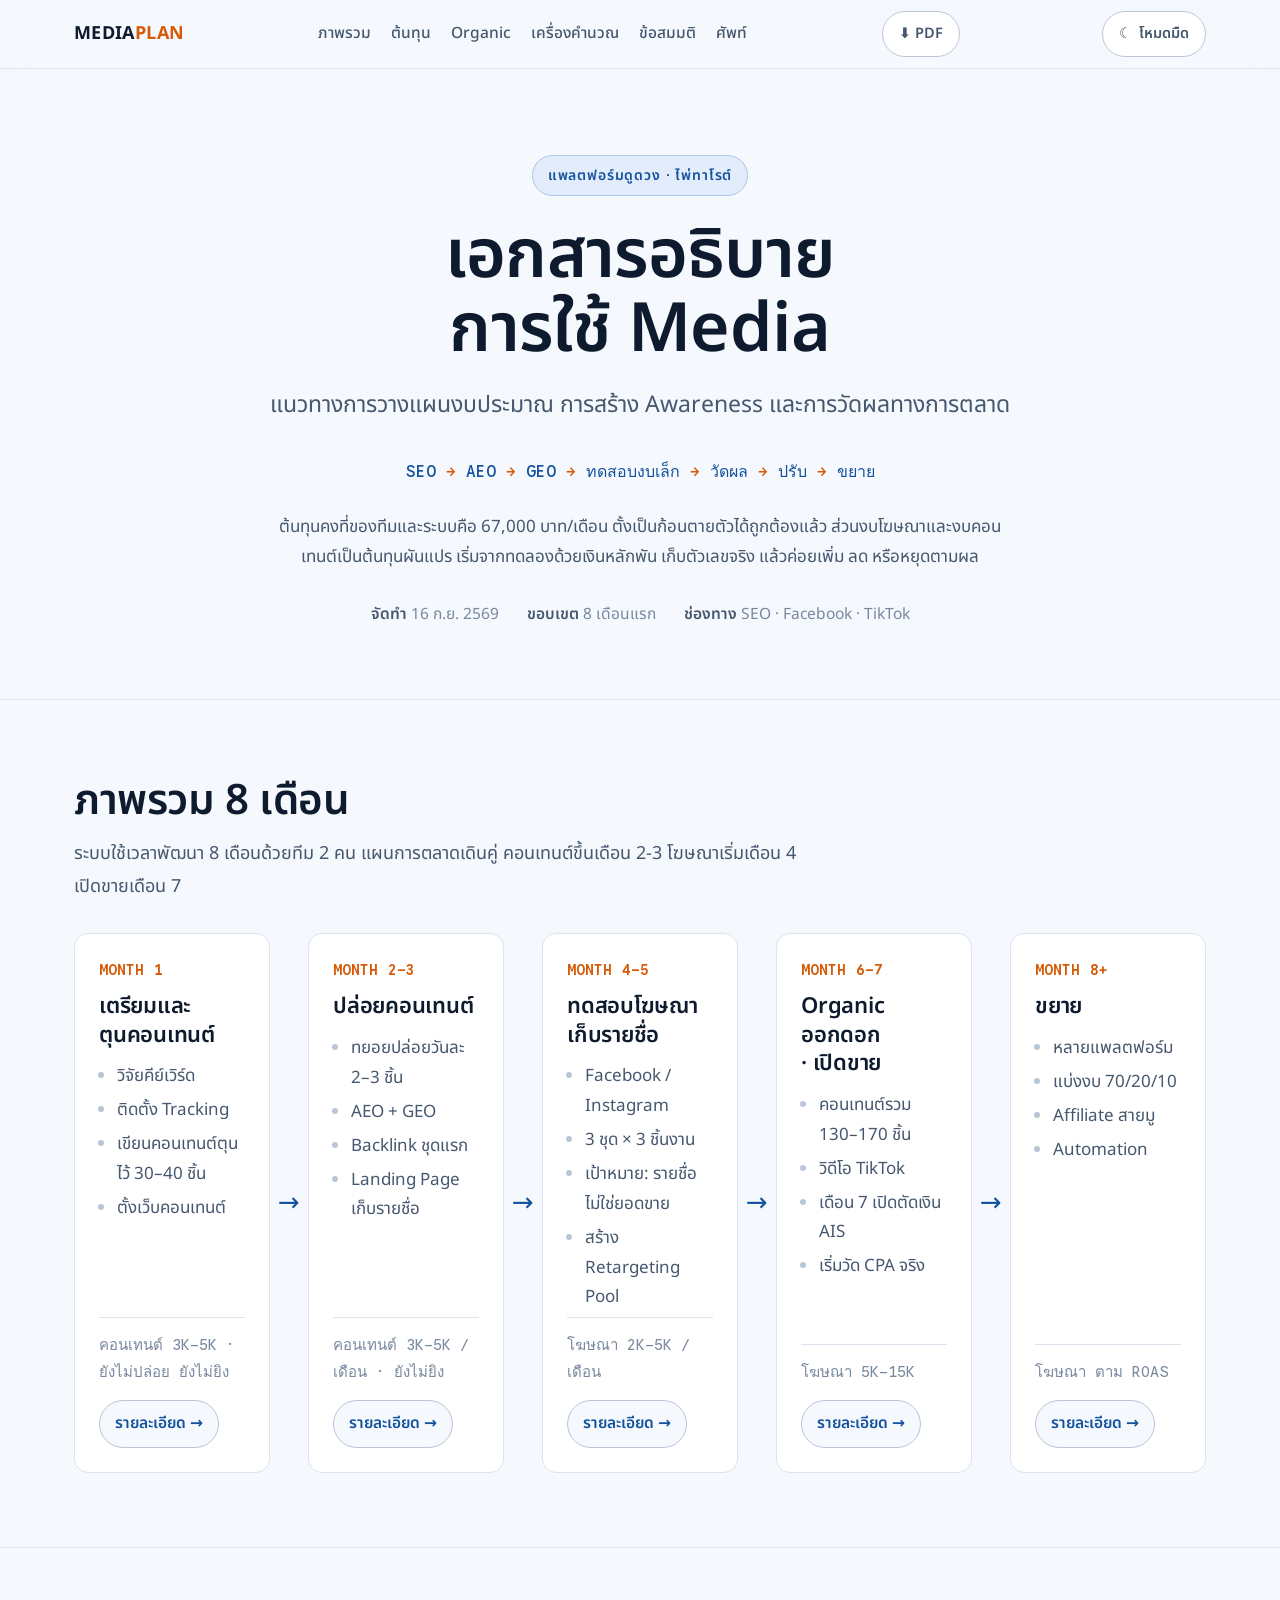
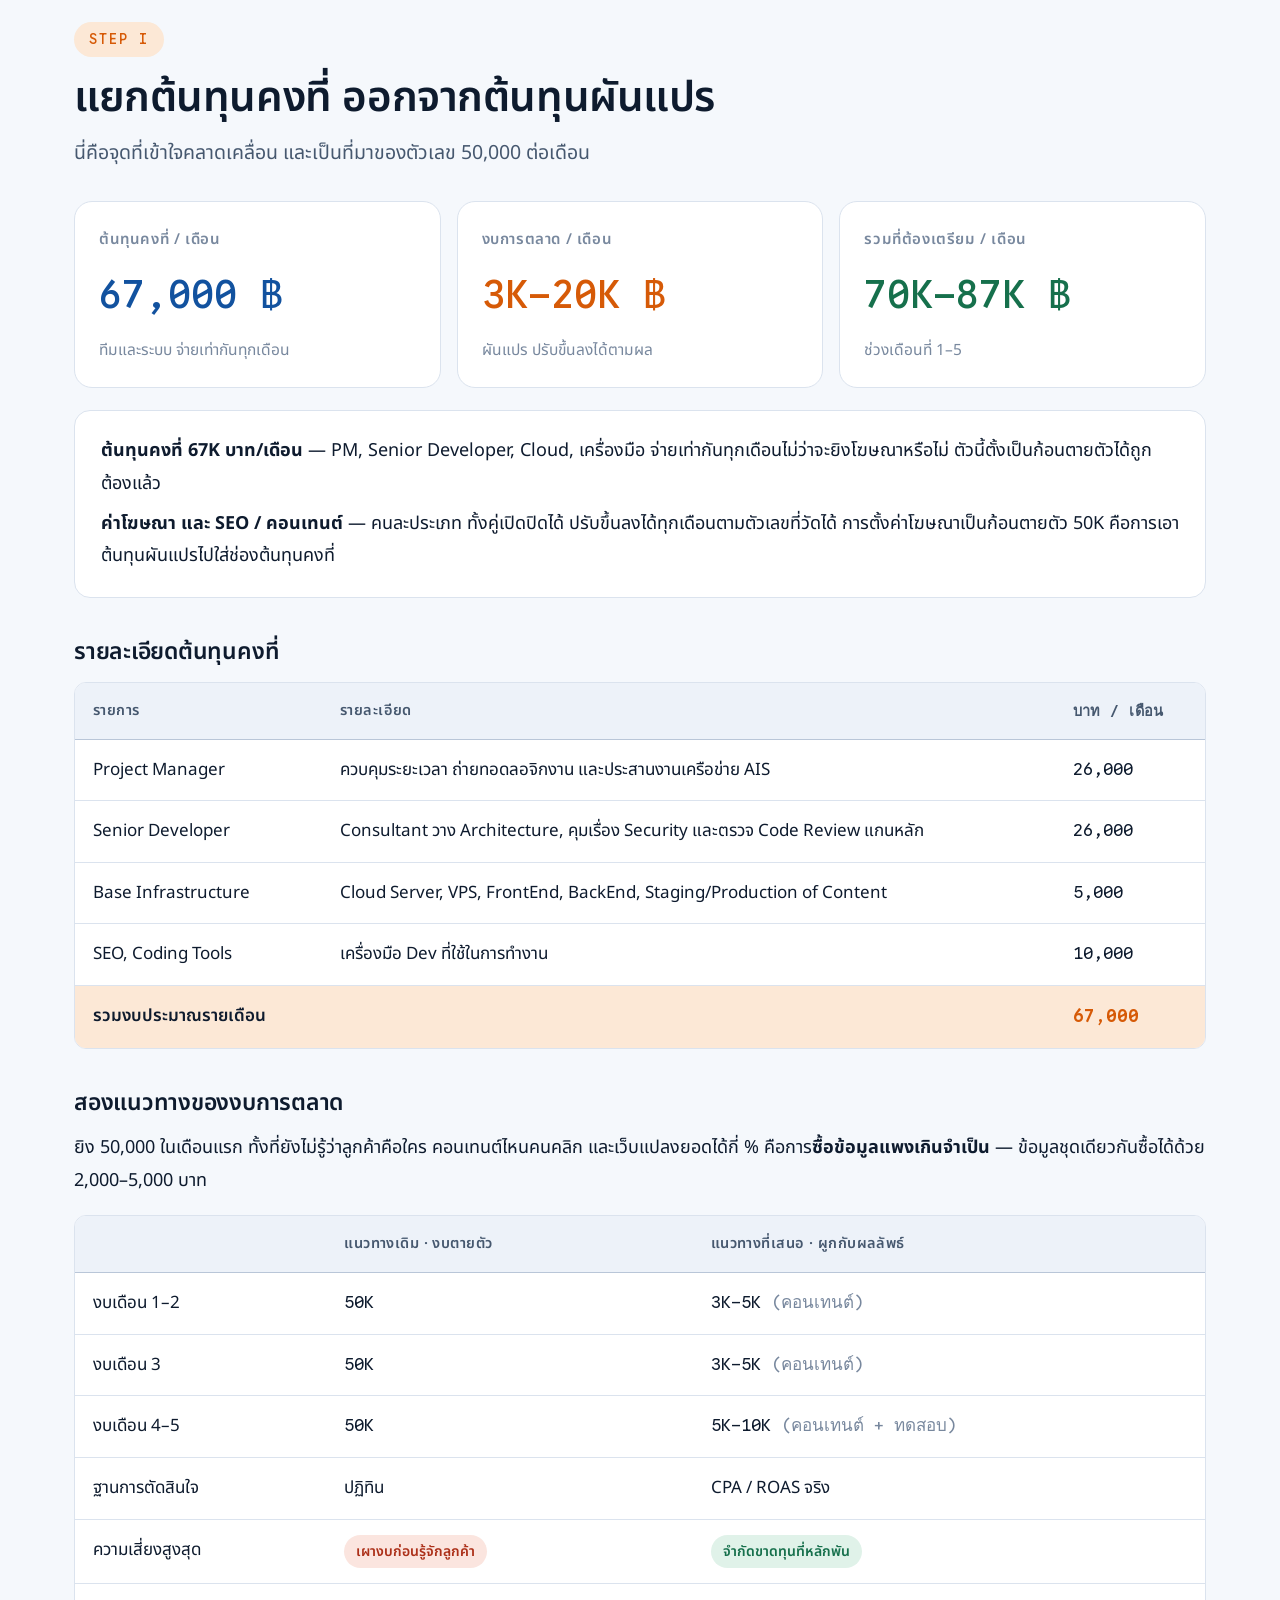
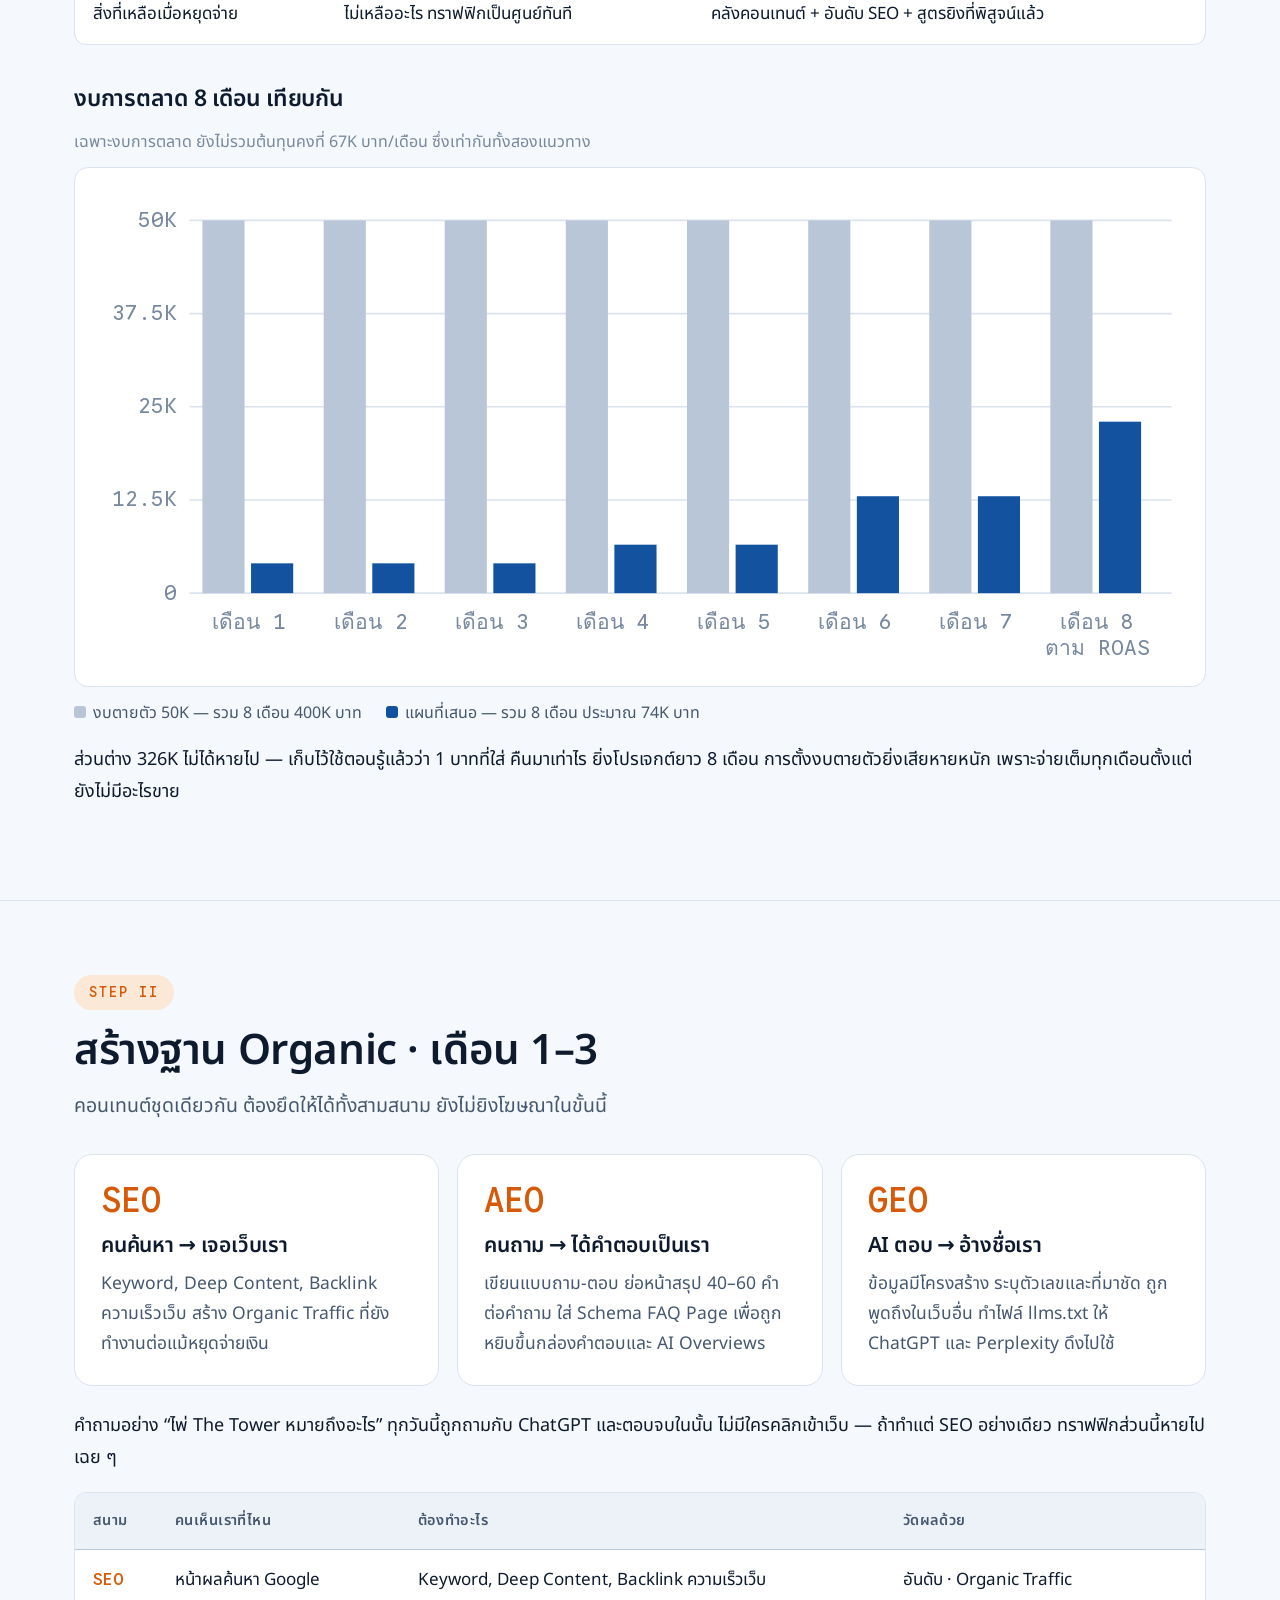
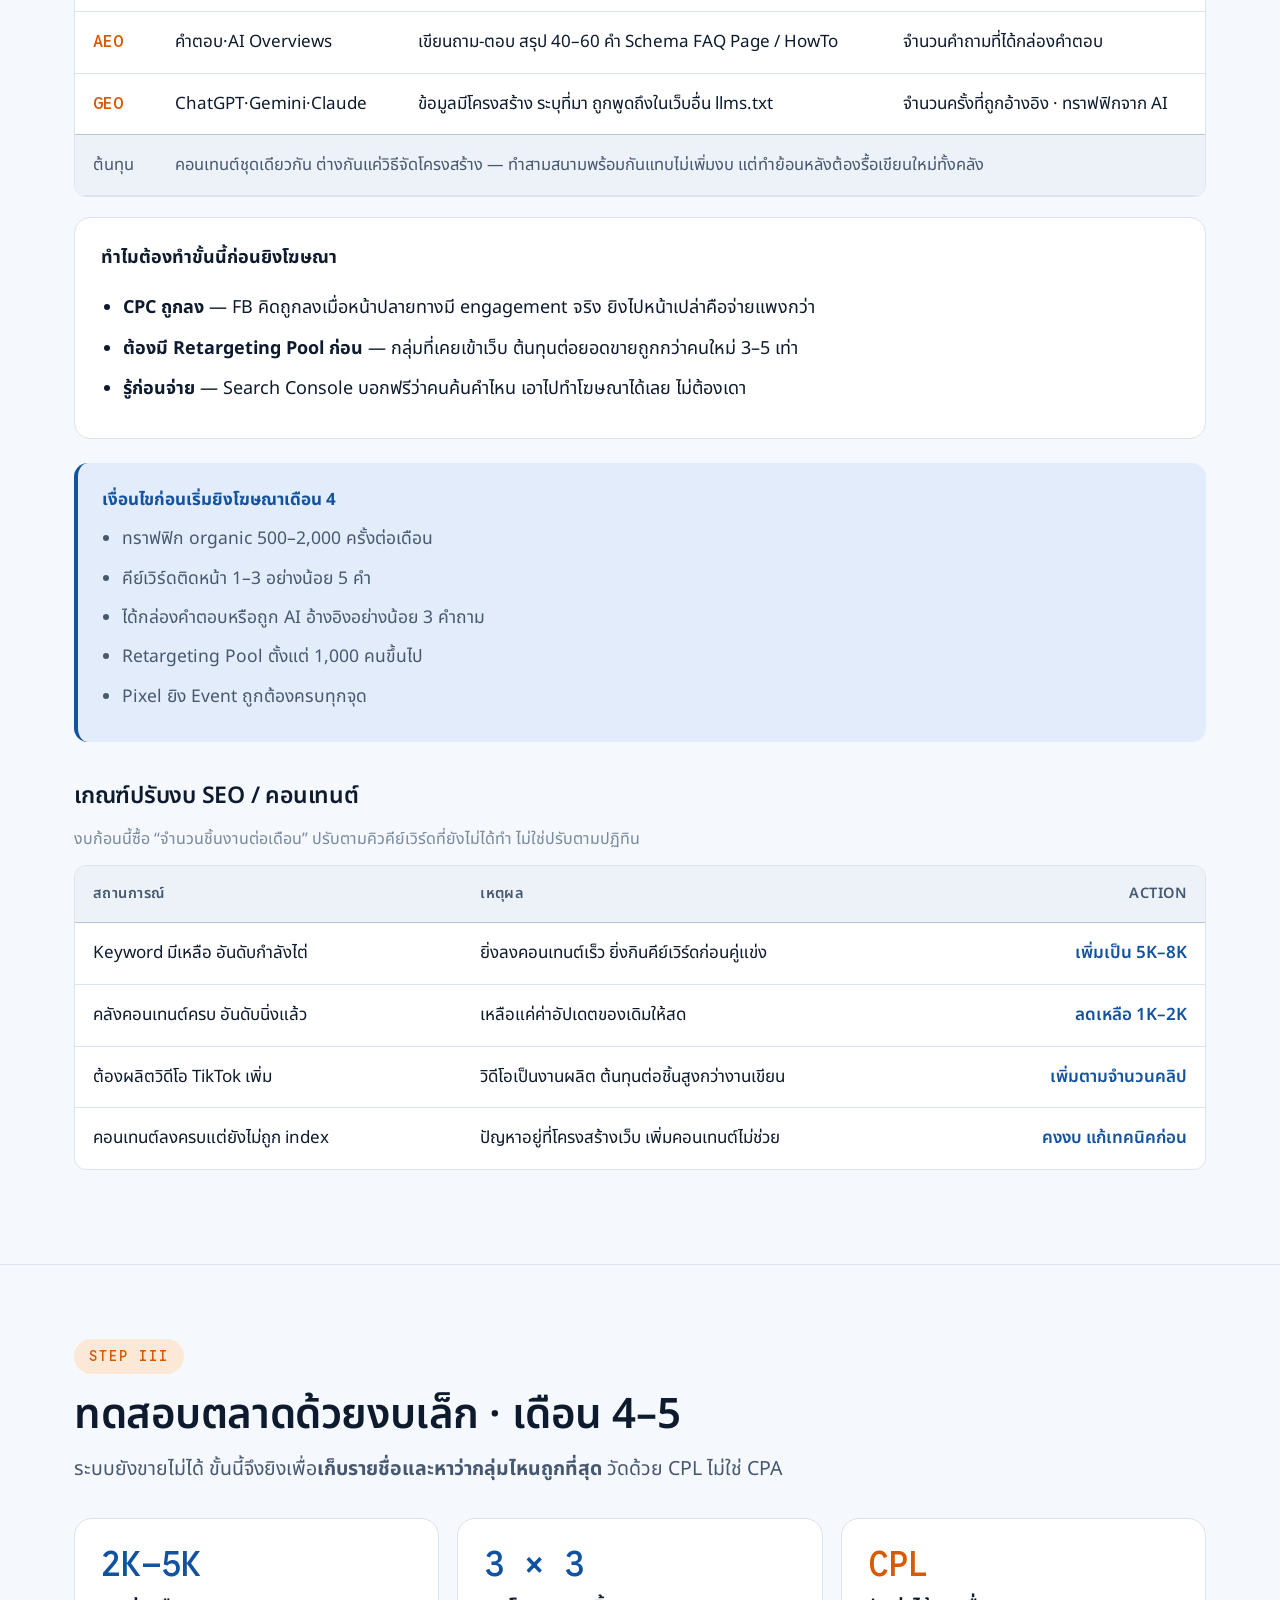
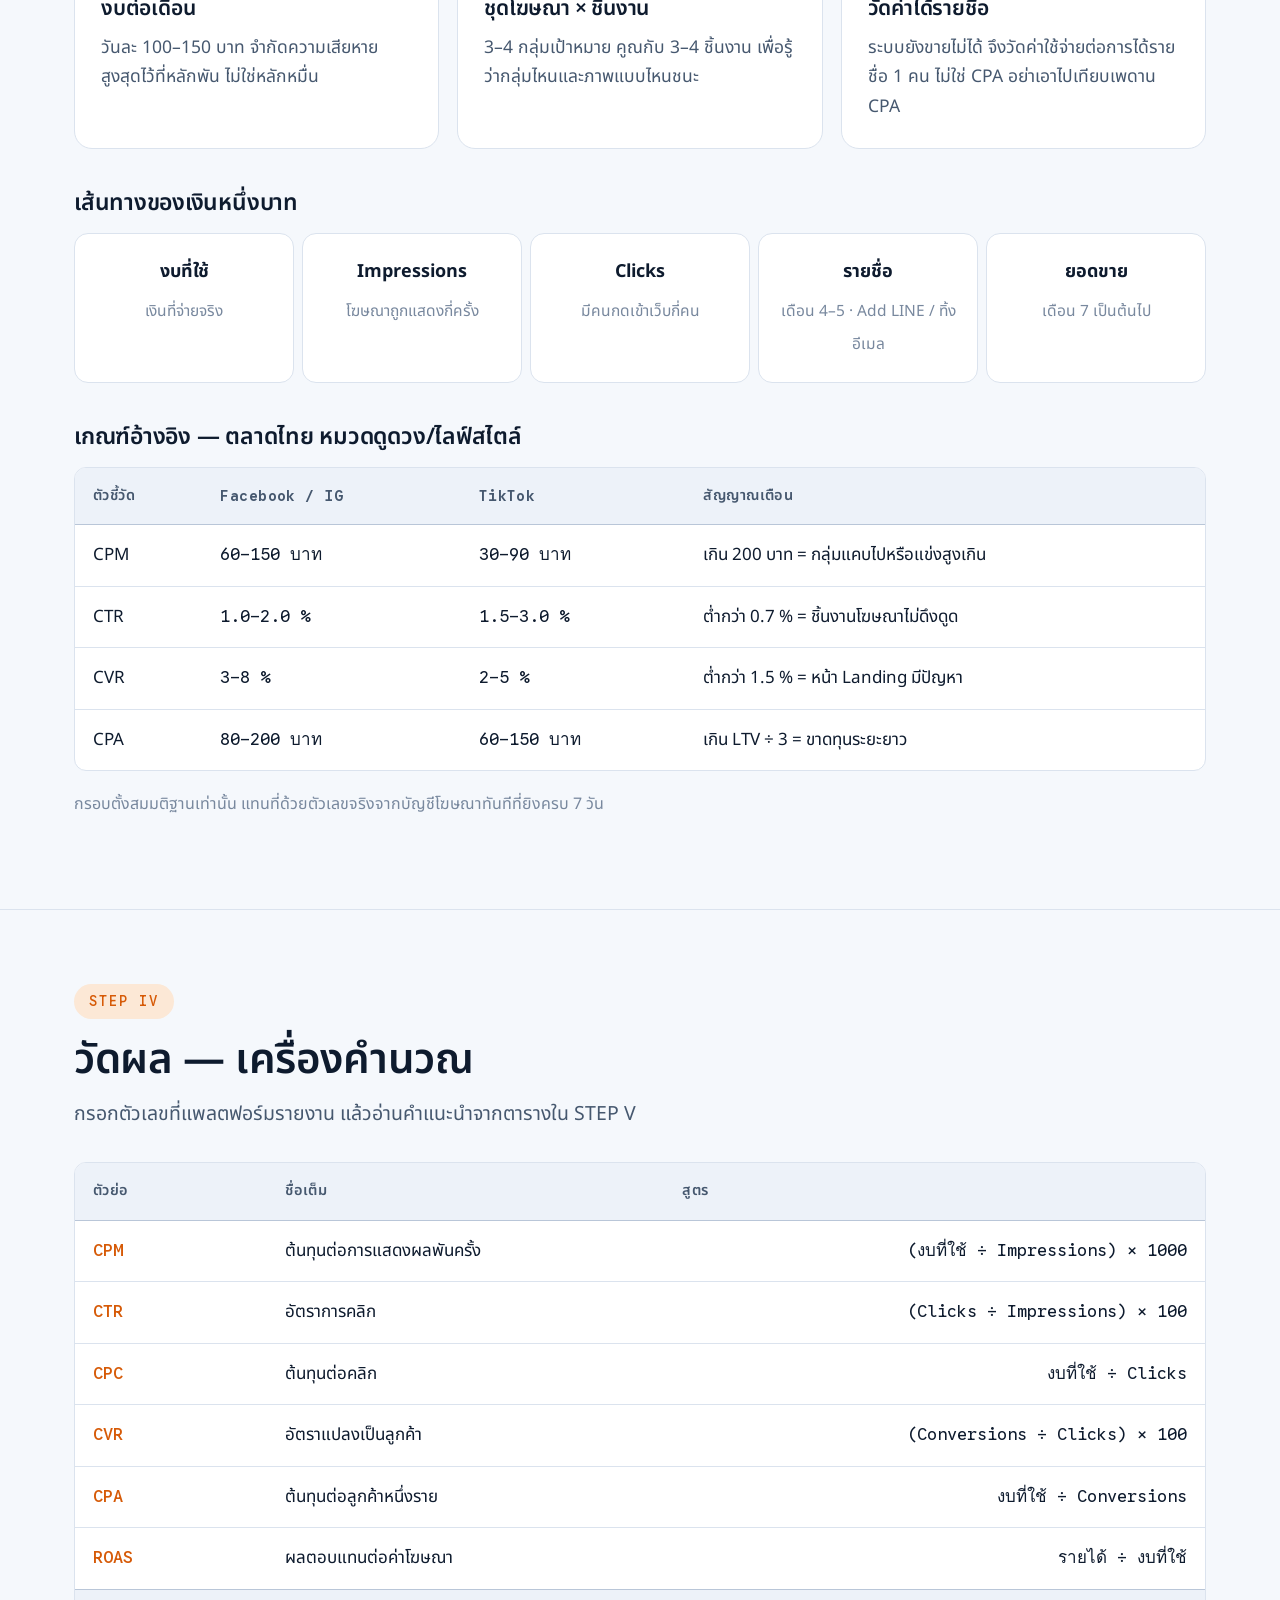
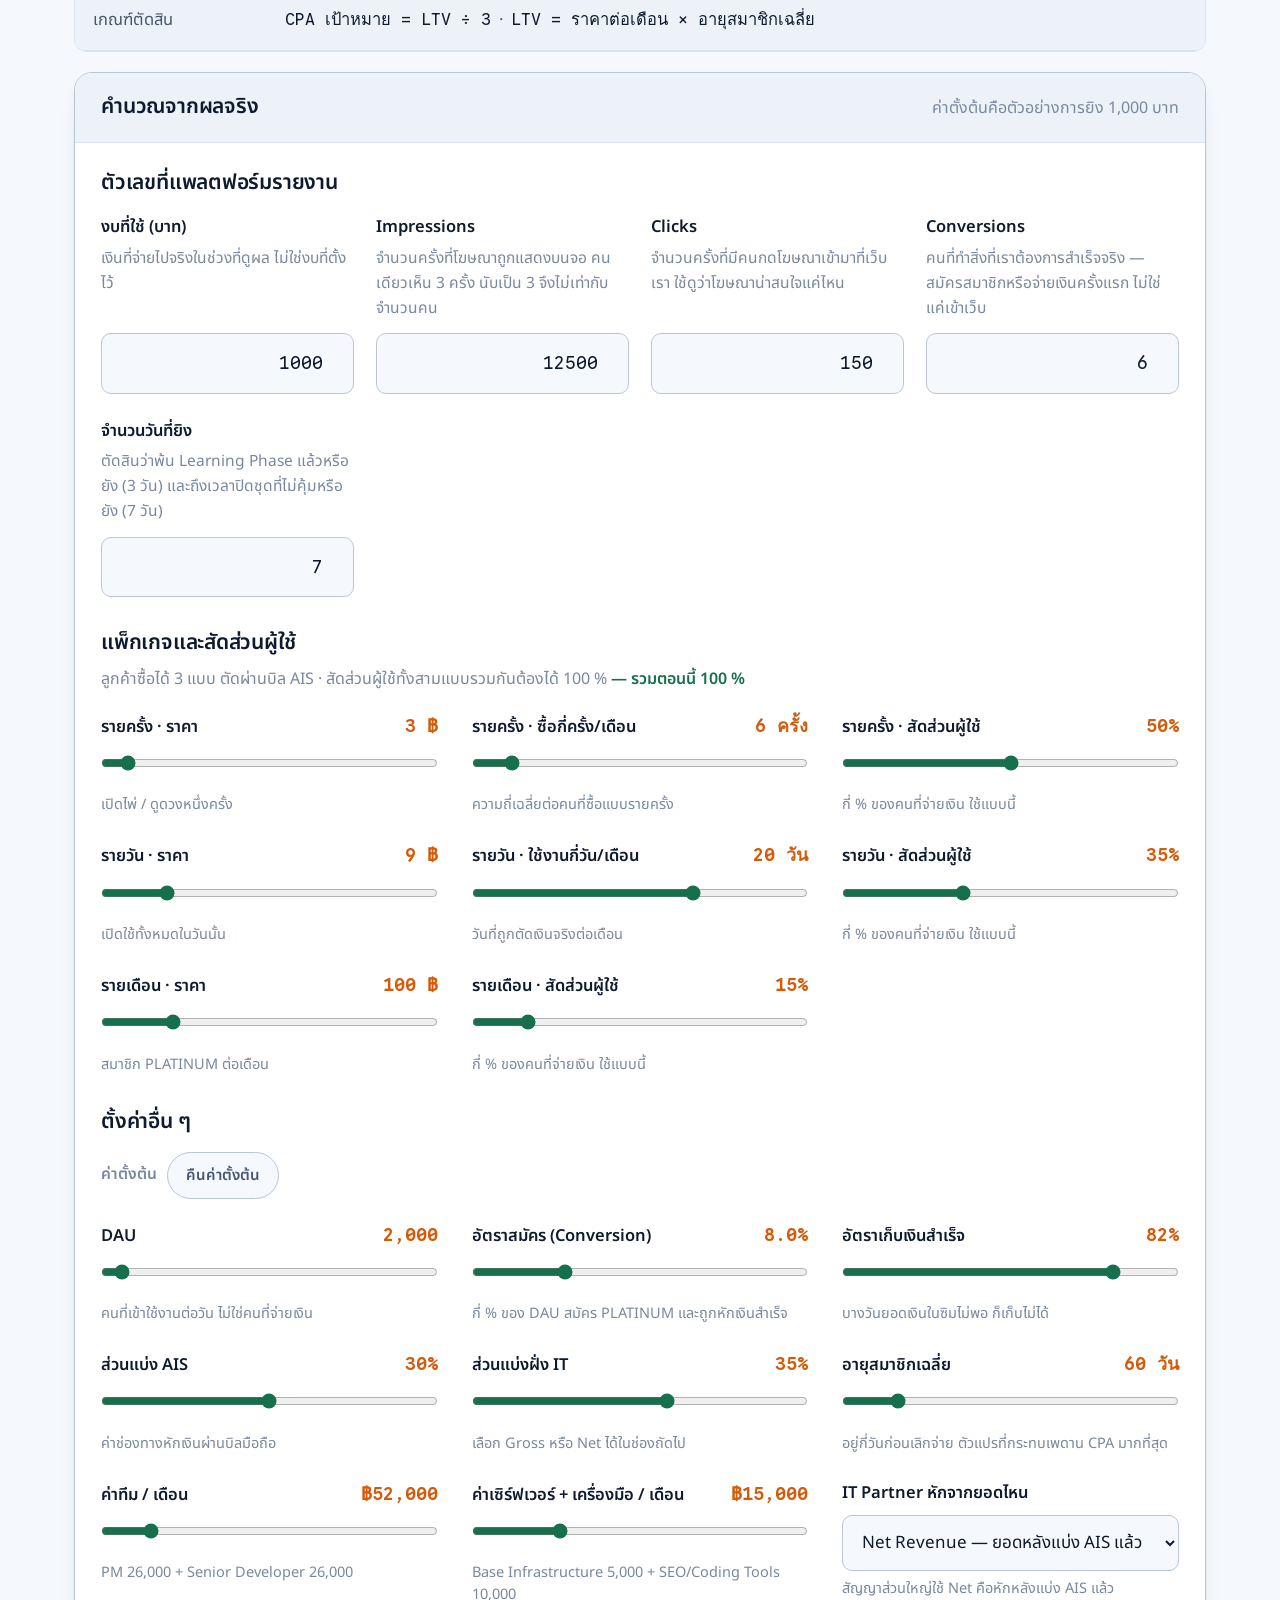
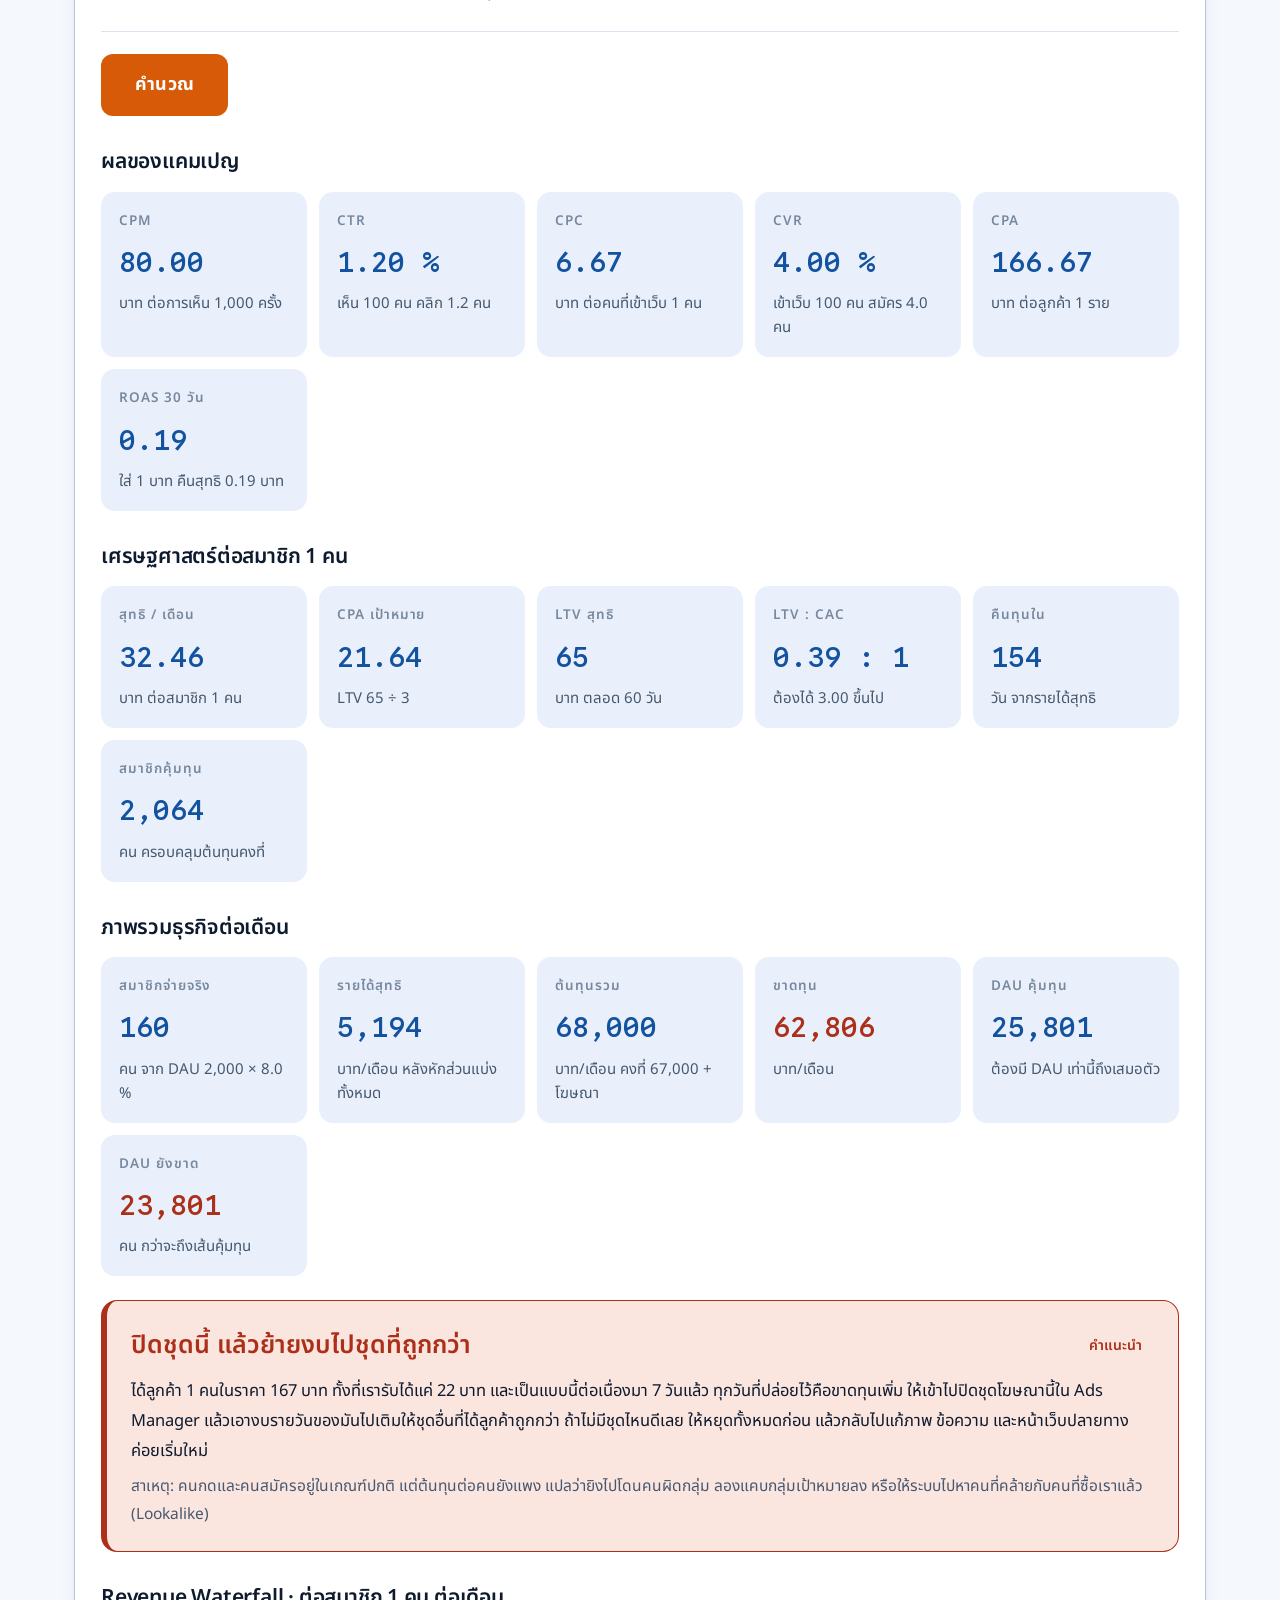
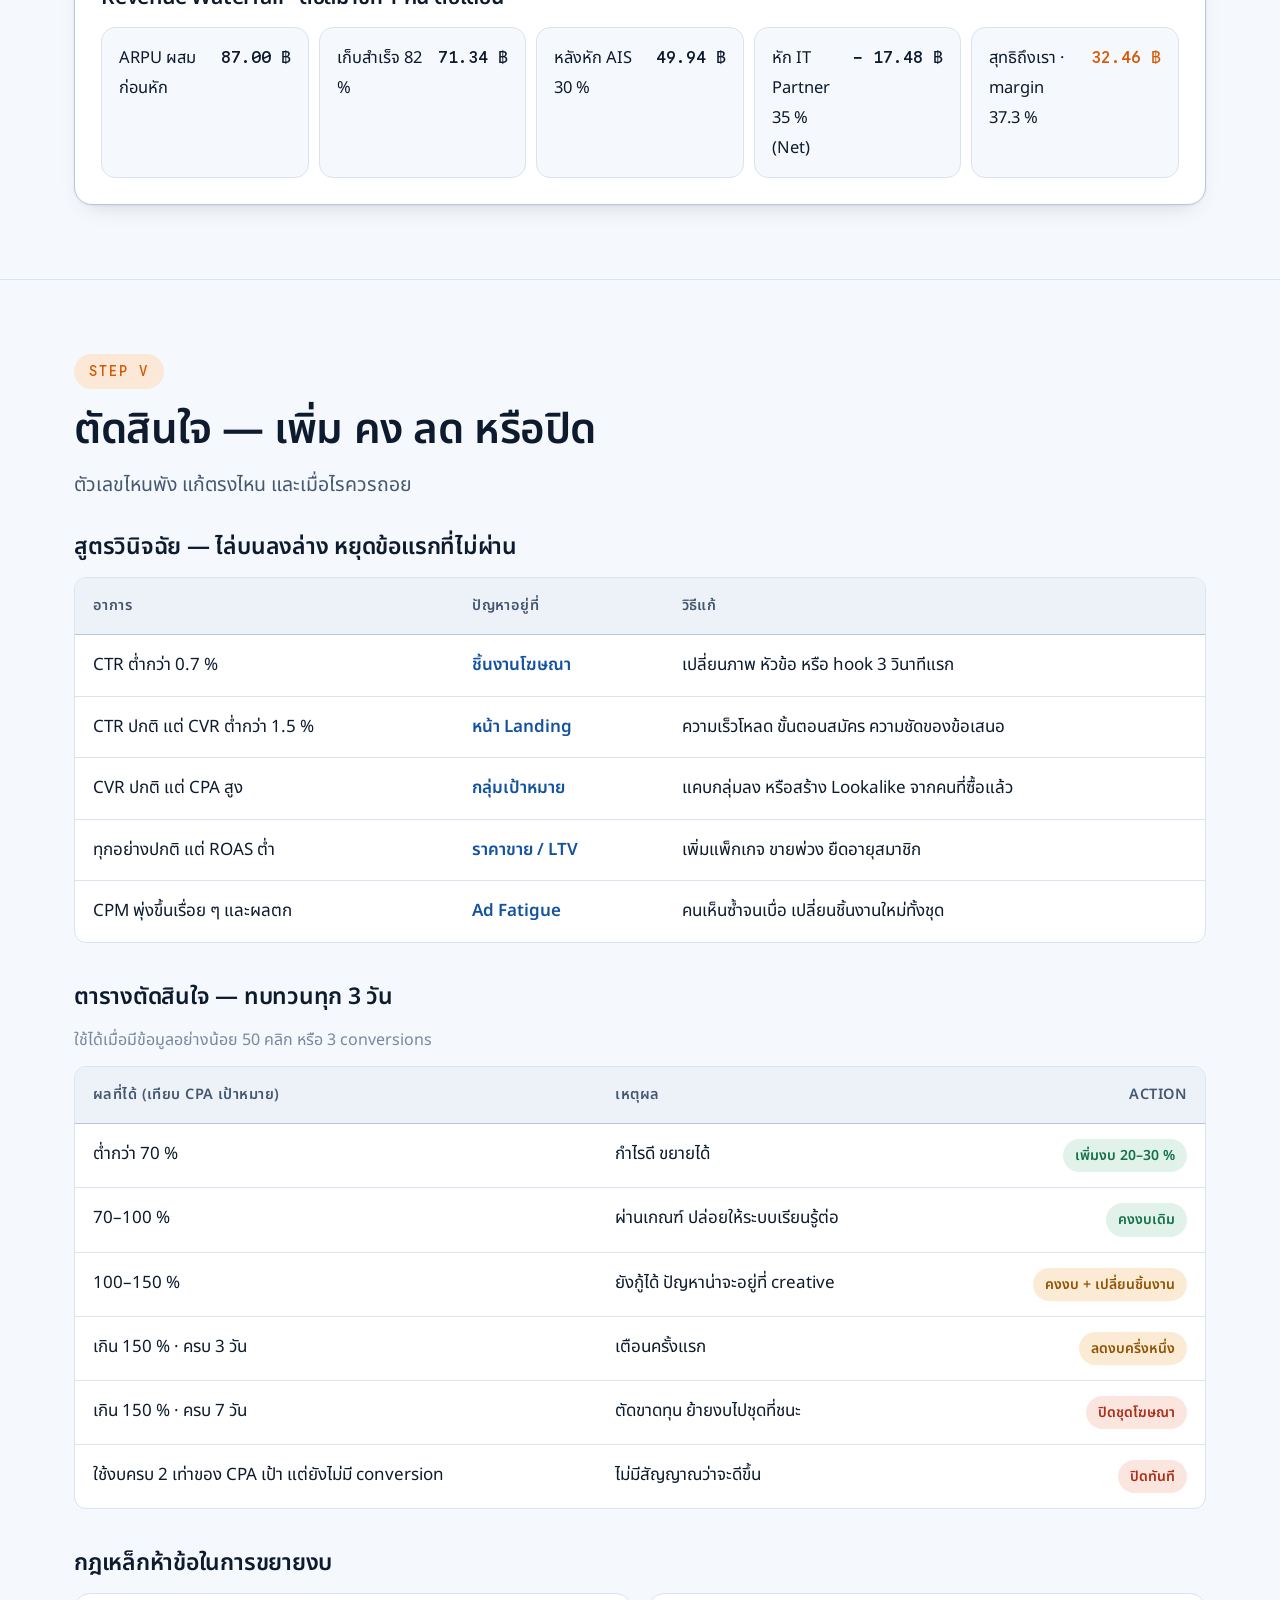
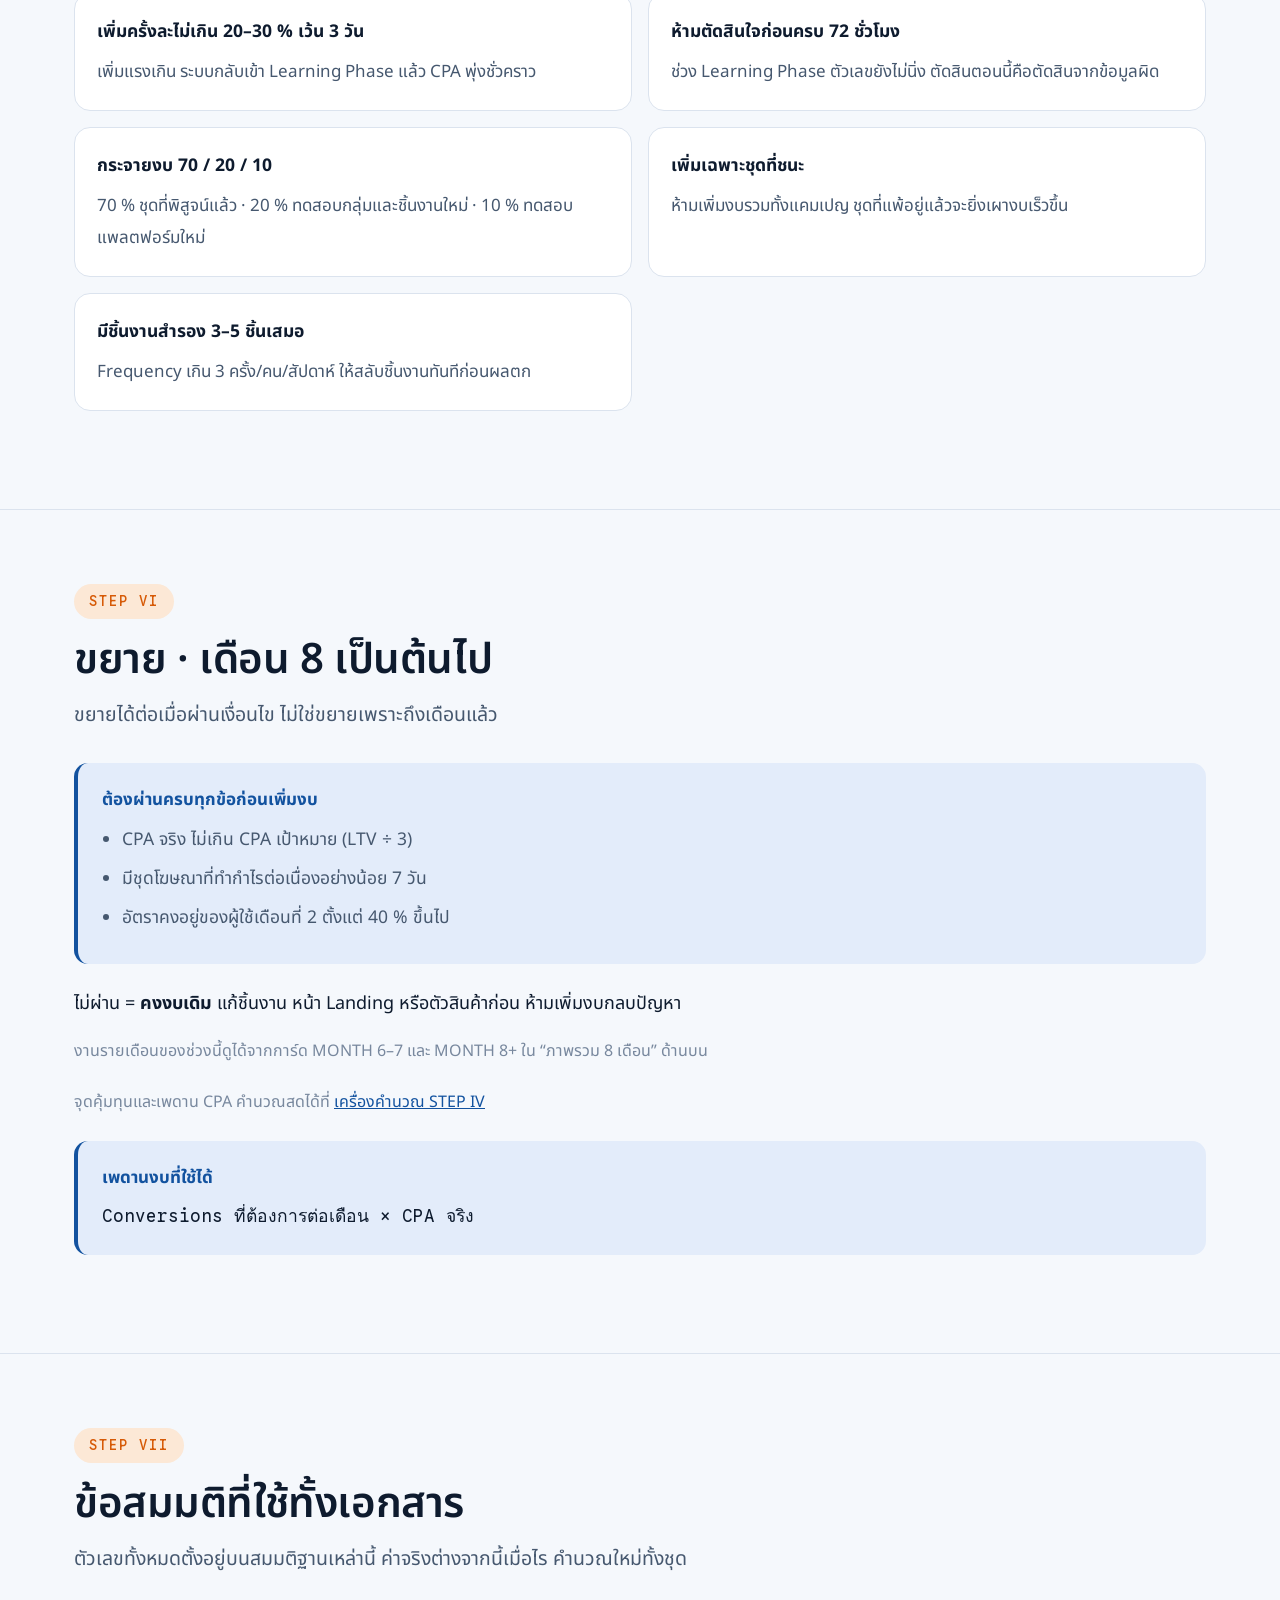
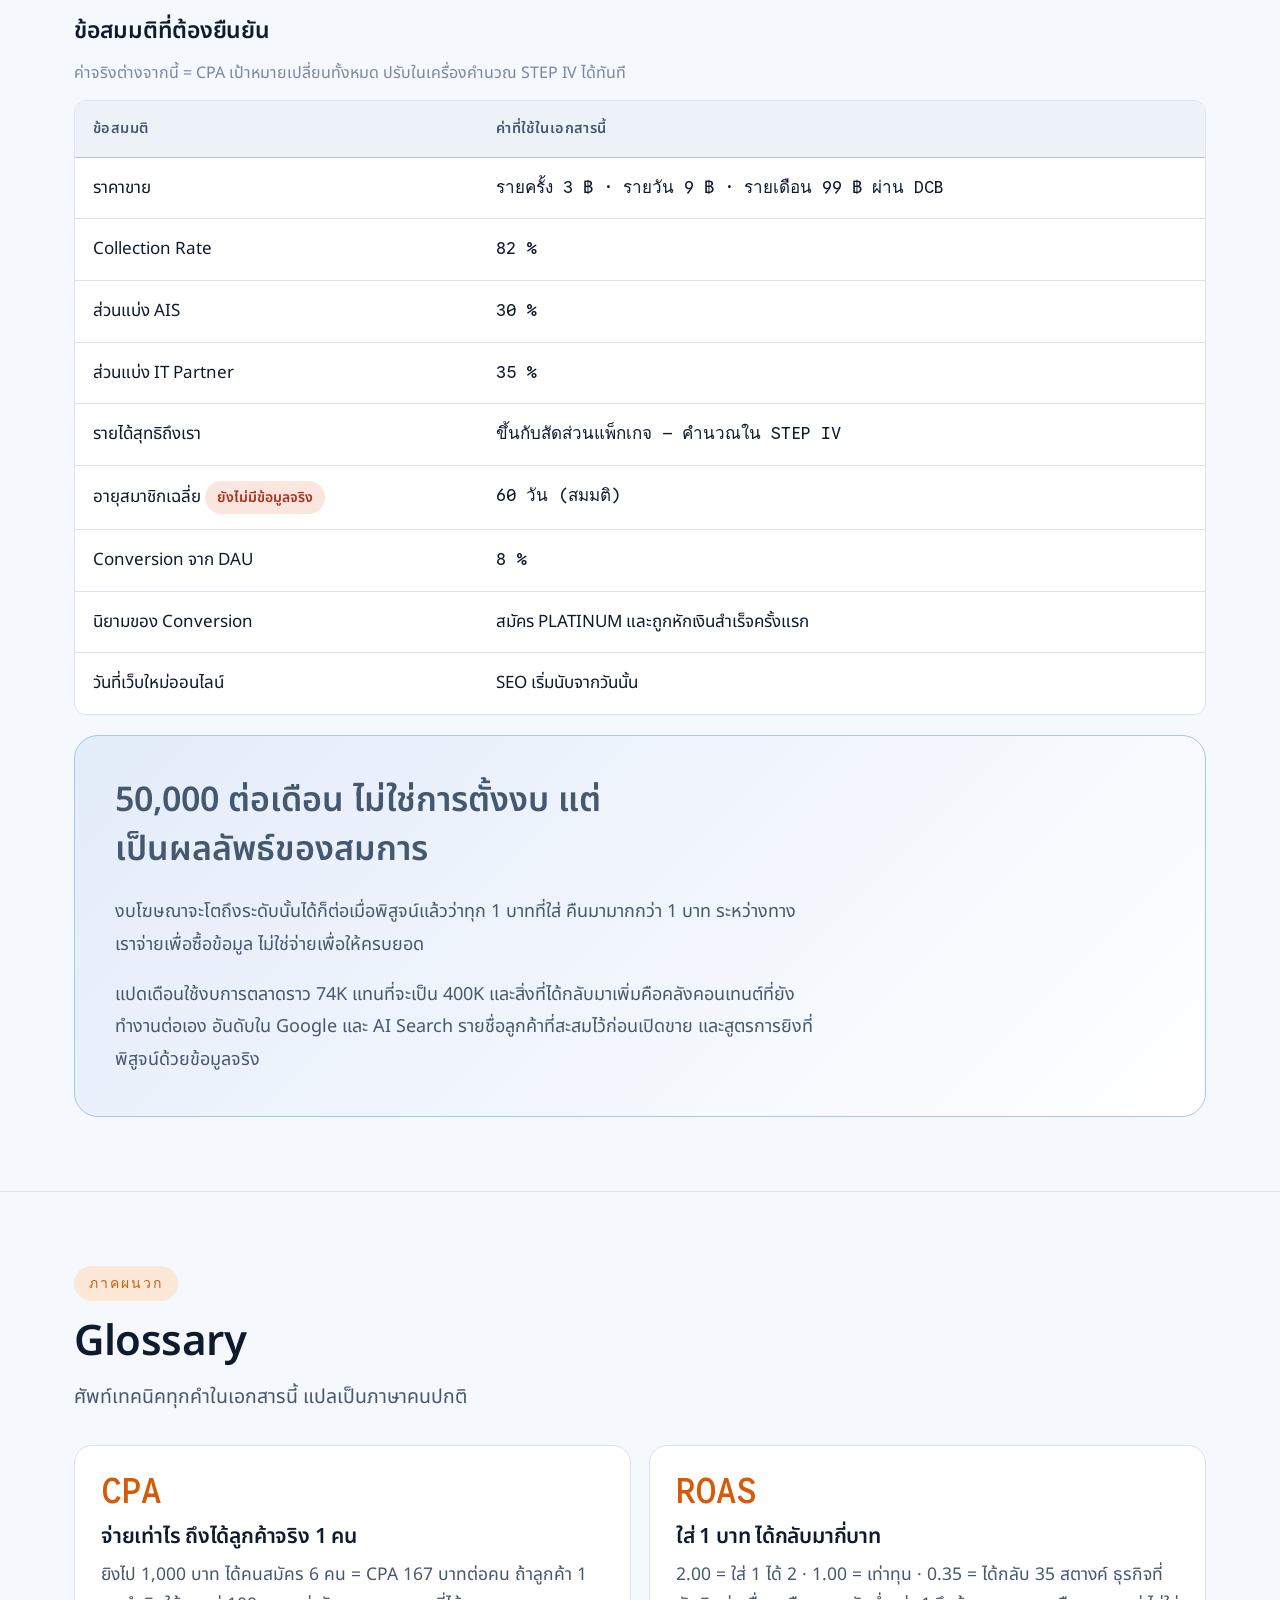
==== index.html @ 3187a436 "feat: ออกแบบ PDF ใหม่เป็นรายงานจริง ไม่ใช่หน้าเว็บที่ตัดส่วนออก - หน้าปกเฉพาะตอนพิมพ์: เส้นคาดส้ม, ช" ====
<!DOCTYPE html>
<html lang="th">
<head>
<meta charset="utf-8">
<meta name="viewport" content="width=device-width, initial-scale=1, viewport-fit=cover">
<title>เอกสารอธิบายการใช้ Media</title>
<link rel="preconnect" href="https://fonts.googleapis.com">
<link rel="preconnect" href="https://fonts.gstatic.com" crossorigin>
<link rel="stylesheet" href="https://fonts.googleapis.com/css2?family=Noto+Sans+Thai:wght@400;500;600;700&family=Google+Sans+Code:wght@400;500&display=swap">
<link rel="stylesheet" href="css/style.css">
</head>
<body>
<div class="print-cover print-only" aria-hidden="true">
  <div class="pc-rule"></div>
  <div class="pc-eyebrow">แพลตฟอร์มดูดวง · ไพ่ทาโรต์ · WAP Content</div>
  <h1 class="pc-title">เอกสารอธิบาย<br>การใช้ Media</h1>
  <p class="pc-sub">แผนการตลาด 8 เดือน — เริ่มจากงบเล็ก เก็บตัวเลขจริง แล้วค่อยขยายตามผล</p>

  <div class="pc-kpi">
    <div><small>ต้นทุนคงที่ / เดือน</small><strong>67,000 ฿</strong><span>ทีมและระบบ ไม่ขึ้นกับงบโฆษณา</span></div>
    <div><small>งบการตลาด 8 เดือน</small><strong>~74,000 ฿</strong><span>เทียบกับตั้งตายตัว 400,000 ฿</span></div>
    <div><small>เริ่มยิงโฆษณา</small><strong>เดือน 4</strong><span>หลังคอนเทนต์ออนไลน์แล้ว 2 เดือน</span></div>
  </div>

  <div class="pc-cols">
    <div class="pc-toc">
      <h2>ในเอกสารฉบับนี้</h2>
      <ol>
        <li><span>ภาพรวม 8 เดือน</span><em>แผนรายเดือนและงานรายสัปดาห์</em></li>
        <li><span>แยกต้นทุนคงที่ ออกจากต้นทุนผันแปร</span><em>ที่มาของตัวเลข 50,000 ต่อเดือน</em></li>
        <li><span>ข้อสมมติที่ใช้ทั้งเอกสาร</span><em>ตัวเลขไหนจริง ตัวเลขไหนเดา</em></li>
      </ol>
    </div>
    <div class="pc-meta">
      <div><span>จัดทำ</span><b>17 กันยายน 2569</b></div>
      <div><span>ขอบเขต</span><b>8 เดือนแรก</b></div>
      <div><span>ช่องทาง</span><b>SEO · AEO · GEO · Facebook · TikTok</b></div>
      <div><span>สถานะตัวเลข</span><b>สมมติฐานตั้งต้น</b></div>
    </div>
  </div>

  <div class="pc-foot">
    เอกสารภายใน · ตัวเลขทั้งหมดเป็นสมมติฐานตั้งต้น ยังไม่มีบริการจริงให้วัดผล
    ต้องแทนด้วยข้อมูลจริงหลังเปิดบริการและยิงโฆษณาครบ 7 วัน
  </div>
</div>

<nav>
  <div class="container nav">
    <div class="logo">MEDIA<span>PLAN</span></div>
    <div class="nav-links">
      <a href="#roadmap">ภาพรวม</a>
      <a href="#step1">ต้นทุน</a>
      <a href="#step2">Organic</a>
      <a href="#step4">เครื่องคำนวณ</a>
      <a href="#step7">ข้อสมมติ</a>
      <a href="#glossary">ศัพท์</a>
    </div>
    <button class="pdf-btn" id="pdf-btn" type="button">⬇ PDF</button>
      <button class="theme-btn" id="theme-toggle" type="button"><span id="theme-icon">☾</span><span id="theme-label">โหมดมืด</span></button>
  </div>
</nav>

<header class="hero container">
  <span class="badge">แพลตฟอร์มดูดวง · ไพ่ทาโรต์</span>
  <h1>เอกสารอธิบายการใช้ Media</h1>
  <p class="deck">แนวทางการวางแผนงบประมาณ การสร้าง Awareness และการวัดผลทางการตลาด</p>
  <div class="flowline">
    <b>SEO</b><i>→</i><b>AEO</b><i>→</i><b>GEO</b><i>→</i><b>ทดสอบงบเล็ก</b><i>→</i><b>วัดผล</b><i>→</i><b>ปรับ</b><i>→</i><b>ขยาย</b>
  </div>
  <p class="note">ต้นทุนคงที่ของทีมและระบบคือ 67,000 บาท/เดือน ตั้งเป็นก้อนตายตัวได้ถูกต้องแล้ว ส่วนงบโฆษณาและงบคอนเทนต์เป็นต้นทุนผันแปร เริ่มจากทดลองด้วยเงินหลักพัน เก็บตัวเลขจริง แล้วค่อยเพิ่ม ลด หรือหยุดตามผล</p>
  <div class="meta">
    <span><b>จัดทำ</b> 16 ก.ย. 2569</span>
    <span><b>ขอบเขต</b> 8 เดือนแรก</span>
    <span><b>ช่องทาง</b> SEO · Facebook · TikTok</span>
  </div>
</header>

<!-- ============ ROADMAP ============ -->
<section class="roadmap-sec">
  <div class="container">
    <div class="sec-head" id="roadmap">
      <div class="print-num print-only">01</div>
      <h2>ภาพรวม 8 เดือน</h2>
      <p class="lead">ระบบใช้เวลาพัฒนา 8 เดือนด้วยทีม 2 คน แผนการตลาดเดินคู่ คอนเทนต์ขึ้นเดือน 2-3 โฆษณาเริ่มเดือน 4 เปิดขายเดือน 7</p>
    </div>

    <div class="roadmap">
      <div class="rm" data-kicker="MONTH 1" data-title="เตรียมและตุนคอนเทนต์">
        <div class="month">MONTH 1</div>
        <h3>เตรียมและตุนคอนเทนต์</h3>
        <ul><li>วิจัยคีย์เวิร์ด</li><li>ติดตั้ง Tracking</li><li>เขียนคอนเทนต์ตุนไว้ 30–40 ชิ้น</li><li>ตั้งเว็บคอนเทนต์</li></ul>
        <div class="budget">คอนเทนต์ 3K–5K · ยังไม่ปล่อย ยังไม่ยิง</div>
        <button class="more-btn" type="button">รายละเอียด →</button>
        <div class="more" hidden>
          <h4>ทำไมเขียนก่อนปล่อย</h4>
          <p>การเขียนคอนเทนต์ไม่ต้องรอเว็บ ตุนไว้ล่วงหน้าไม่มีต้นทุนเพิ่ม พอเว็บพร้อมต้นเดือน 2 จะได้ทยอยปล่อยได้ทันที ไม่ต้องเริ่มนับหนึ่งตอนนั้น</p>
          <h4>งานรายสัปดาห์</h4>
          <ul>
            <li><strong>สัปดาห์ 1</strong> — ติดตั้ง GA4, Search Console, Facebook Pixel และ Conversions API, TikTok Pixel</li>
            <li><strong>สัปดาห์ 1</strong> — วิจัยคีย์เวิร์ด: ดูดวงวันนี้ · ไพ่ทาโรต์ความหมาย · ดูดวงความรัก · ดวงรายเดือน</li>
            <li><strong>สัปดาห์ 2–4</strong> — เขียนคอนเทนต์ด้วย AI Agent 30–40 ชิ้น เขียนแบบถาม-ตอบตั้งแต่ต้น</li>
            <li><strong>สัปดาห์ 3–4</strong> — ตั้งเว็บคอนเทนต์ใต้โดเมนเดียวกัน + SEO เทคนิค (ความเร็ว, mobile, Schema, sitemap)</li>
            <li><strong>สัปดาห์ 4</strong> — ตั้งเพจ Facebook / TikTok / LINE OA</li>
          </ul>
          <h4>หมายเหตุ</h4>
          <p>เว็บคอนเทนต์คือบล็อกใต้โดเมนเดียวกัน ไม่ใช่ตัวแพลตฟอร์ม ใช้เวลา dev 2–3 วัน ไม่แย่งเวลาการพัฒนาระบบหลัก</p>
        </div>
      </div>
      <div class="rm-arrow" aria-hidden="true"><span>→</span></div>
      <div class="rm" data-kicker="MONTH 2–3" data-title="ปล่อยคอนเทนต์ · SEO AEO GEO">
        <div class="month">MONTH 2–3</div>
        <h3>ปล่อยคอนเทนต์</h3>
        <ul><li>ทยอยปล่อยวันละ 2–3 ชิ้น</li><li>AEO + GEO</li><li>Backlink ชุดแรก</li><li>Landing Page เก็บรายชื่อ</li></ul>
        <div class="budget">คอนเทนต์ 3K–5K / เดือน · ยังไม่ยิง</div>
        <button class="more-btn" type="button">รายละเอียด →</button>
        <div class="more" hidden>
          <h4>งานรายสัปดาห์</h4>
          <ul>
            <li><strong>สัปดาห์ 5</strong> — เว็บคอนเทนต์ออนไลน์ เริ่มทยอยปล่อยที่ตุนไว้ <strong>วันละ 2–3 ชิ้น</strong> ห้ามปล่อยทีเดียวทั้งหมด Google มองว่าผิดปกติ</li>
            <li><strong>สัปดาห์ 5</strong> — วาง llms.txt + หน้าสรุปแบบมีโครงสร้าง ให้ AI ดึงไปอ้างอิงง่าย</li>
            <li><strong>สัปดาห์ 6–12</strong> — คอนเทนต์ใหม่อีก 40–60 ชิ้น เน้นคีย์เวิร์ดหางยาวและเทศกาล</li>
            <li><strong>สัปดาห์ 7–10</strong> — Backlink ชุดแรก + บทความร่วมกับเว็บสายมูอื่น</li>
            <li><strong>สัปดาห์ 11</strong> — Landing Page สำหรับเก็บรายชื่อ + ตั้ง Conversion Event</li>
            <li><strong>สัปดาห์ 12</strong> — ตรวจ Pixel ยิง Event ถูกต้อง และเช็กขนาด Retargeting Audience</li>
          </ul>
          <h4>ตัวชี้วัดปลายเดือน 3</h4>
          <ul><li>คอนเทนต์ออนไลน์ 70–100 ชิ้น เริ่มถูก index</li><li>ทราฟฟิก organic 500–1,500 ครั้ง/เดือน</li><li>Pixel และ LINE OA พร้อมรับคน</li></ul>
        </div>
      </div>
      <div class="rm-arrow" aria-hidden="true"><span>→</span></div>
      <div class="rm" data-kicker="MONTH 4–5" data-title="ทดสอบโฆษณา · เก็บรายชื่อ">
        <div class="month">MONTH 4–5</div>
        <h3>ทดสอบโฆษณา เก็บรายชื่อ</h3>
        <ul><li>Facebook / Instagram</li><li>3 ชุด × 3 ชิ้นงาน</li><li>เป้าหมาย: รายชื่อ ไม่ใช่ยอดขาย</li><li>สร้าง Retargeting Pool</li></ul>
        <div class="budget">โฆษณา 2K–5K / เดือน</div>
        <button class="more-btn" type="button">รายละเอียด →</button>
        <div class="more" hidden>
          <h4>ทำไมยังวัดยอดขายไม่ได้</h4>
          <p>ระบบยังพัฒนาไม่เสร็จ ยังไม่มีอะไรให้ซื้อ ช่วงนี้จึงวัด <strong>CPL — ค่าใช้จ่ายต่อการได้รายชื่อ 1 คน</strong> (คนกด Add LINE OA หรือทิ้งอีเมล) ไม่ใช่ CPA อย่าเอาตัวเลขช่วงนี้ไปเทียบกับเพดาน CPA ในเครื่องคำนวณ</p>
          <h4>สิ่งที่ต้องได้กลับมา</h4>
          <ul>
            <li>รู้ว่ากลุ่มเป้าหมายไหนราคาถูกที่สุด</li>
            <li>รู้ว่าภาพและข้อความแบบไหนคนกด</li>
            <li>CPM · CTR · CPC จริงของบัญชีเรา แทนที่กรอบอ้างอิงตลาด</li>
            <li>รายชื่อใน LINE OA ที่จะยิงซ้ำตอนเปิดขาย ซึ่งถูกกว่าหาคนใหม่ 3–5 เท่า</li>
          </ul>
          <h4>งานรายสัปดาห์</h4>
          <ul>
            <li><strong>สัปดาห์ 13</strong> — เริ่มยิง 3 ชุด × 3 ชิ้นงาน วันละ 100–150 บาท ห้ามแตะ 3 วันแรก</li>
            <li><strong>สัปดาห์ 14</strong> — ทบทวนครั้งแรก ปิดชุดแย่สุด เพิ่มงบชุดดีสุด 20 %</li>
            <li><strong>สัปดาห์ 15–18</strong> — สลับชิ้นงานทุกครั้งที่ Frequency เกิน 3 · ทดสอบ TikTok งบเล็ก</li>
            <li><strong>สัปดาห์ 19–20</strong> — สรุปว่ากลุ่มไหนและชิ้นงานไหนชนะ เก็บไว้ใช้ตอนเปิดขาย</li>
          </ul>
        </div>
      </div>
      <div class="rm-arrow" aria-hidden="true"><span>→</span></div>
      <div class="rm" data-kicker="MONTH 6–7" data-title="Organic ออกดอก · เปิดขาย">
        <div class="month">MONTH 6–7</div>
        <h3>Organic ออกดอก · เปิดขาย</h3>
        <ul><li>คอนเทนต์รวม 130–170 ชิ้น</li><li>วิดีโอ TikTok</li><li>เดือน 7 เปิดตัดเงิน AIS</li><li>เริ่มวัด CPA จริง</li></ul>
        <div class="budget">โฆษณา 5K–15K</div>
        <button class="more-btn" type="button">รายละเอียด →</button>
        <div class="more" hidden>
          <h4>เดือน 6 — SEO เริ่มออกดอก</h4>
          <p>คอนเทนต์ที่ปล่อยตั้งแต่เดือน 2 จะเริ่มติดอันดับจริงในช่วงนี้ (ปกติใช้เวลา 3–6 เดือน) ตอนเปิดขายจึงมีทราฟฟิกฟรีรออยู่แล้ว ไม่ต้องซื้อทุกคน</p>
          <ul>
            <li>คอนเทนต์อีก 60–70 ชิ้น</li>
            <li>วิดีโอ TikTok สัปดาห์ละ 4–8 คลิป</li>
            <li>แยก report ทราฟฟิกจาก AI (chatgpt.com, perplexity.ai) ใน GA4</li>
            <li>ปรับชิ้นงานโฆษณาจากข้อมูลจริงที่เก็บได้เดือน 4–5</li>
          </ul>
          <h4>เงื่อนไขก่อนเปิดขาย</h4>
          <ul>
            <li>ทราฟฟิก organic 2,000 ครั้ง/เดือนขึ้นไป</li>
            <li>คีย์เวิร์ดติดหน้า 1–3 อย่างน้อย 10 คำ</li>
            <li>ถูก AI อ้างอิงอย่างน้อย 3 คำถาม</li>
            <li>Retargeting Pool 3,000 คนขึ้นไป</li>
          </ul>
          <h4>เดือน 7 — ลำดับการยิงตอนเปิดขาย</h4>
          <ul>
            <li><strong>ยิงเข้ารายชื่อเดิมก่อน</strong> — คนใน LINE OA และ Retargeting Pool ที่สะสมมา 3 เดือน ต้นทุนต่อยอดขายถูกที่สุด</li>
            <li>ตามด้วยกลุ่มเป้าหมายที่พิสูจน์แล้วว่าถูกที่สุดจากเดือน 4–5</li>
            <li>ค่อยขยายไปหาคนใหม่</li>
          </ul>
          <h4>ตัวเลขที่ต้องเก็บให้ได้ในเดือน 7</h4>
          <ul>
            <li>CPA จริง เทียบกับเพดาน LTV ÷ 3</li>
            <li>สัดส่วนคนเลือกแพ็กเกจรายครั้ง / รายวัน / รายเดือน</li>
            <li>Collection Rate จริงของ AIS</li>
            <li><strong>อายุสมาชิกเฉลี่ย</strong> — ตัวแปรที่เอกสารนี้ยังเดาอยู่ และกระทบเพดาน CPA มากที่สุด</li>
          </ul>
        </div>
      </div>
      <div class="rm-arrow" aria-hidden="true"><span>→</span></div>
      <div class="rm" data-kicker="MONTH 8+" data-title="ขยายตามผล">
        <div class="month">MONTH 8+</div>
        <h3>ขยาย</h3>
        <ul><li>หลายแพลตฟอร์ม</li><li>แบ่งงบ 70/20/10</li><li>Affiliate สายมู</li><li>Automation</li></ul>
        <div class="budget">โฆษณา ตาม ROAS</div>
        <button class="more-btn" type="button">รายละเอียด →</button>
        <div class="more" hidden>
          <h4>ต้องผ่านครบทุกข้อก่อนเพิ่มงบ</h4>
          <ul>
            <li>CPA จริง ไม่เกิน CPA เป้าหมาย (LTV ÷ 3)</li>
            <li>มีชุดโฆษณาที่ทำกำไรต่อเนื่องอย่างน้อย 7 วัน</li>
            <li>อัตราคงอยู่ของผู้ใช้เดือนที่ 2 ตั้งแต่ 40 % ขึ้นไป</li>
          </ul>
          <h4>งานในช่วงนี้</h4>
          <ul>
            <li>หลายแพลตฟอร์มพร้อมกัน: Facebook + TikTok + Google Ads + LINE Ads</li>
            <li>แบ่งงบ 70 / 20 / 10 — ชุดที่พิสูจน์แล้ว / ทดสอบใหม่ / แพลตฟอร์มใหม่</li>
            <li>Influencer และ Affiliate สายมู จ่ายตามผล</li>
            <li>Email / LINE Automation ยืดอายุสมาชิก — เพิ่ม LTV คือเพิ่มเพดาน CPA</li>
          </ul>
          <h4>เพดานงบที่ใช้ได้</h4>
          <p>Conversions ที่ต้องการต่อเดือน × CPA จริง — ไม่ใช่ตัวเลขที่ตั้งไว้ล่วงหน้า</p>
        </div>
      </div>
    </div>
  </div>
</section>

<!-- ============ STEP I ============ -->
<section>
  <div class="container">
    <div class="sec-head" id="step1">
      <div class="print-num print-only">02</div>
      <span class="step-tag">STEP I</span>
      <h2>แยกต้นทุนคงที่ ออกจากต้นทุนผันแปร</h2>
      <p class="lead">นี่คือจุดที่เข้าใจคลาดเคลื่อน และเป็นที่มาของตัวเลข 50,000 ต่อเดือน</p>
    </div>

    <div class="stats">
      <div class="stat"><small>ต้นทุนคงที่ / เดือน</small><strong>67,000 ฿</strong><div class="note">ทีมและระบบ จ่ายเท่ากันทุกเดือน</div></div>
      <div class="stat orange"><small>งบการตลาด / เดือน</small><strong>3K–20K ฿</strong><div class="note">ผันแปร ปรับขึ้นลงได้ตามผล</div></div>
      <div class="stat good"><small>รวมที่ต้องเตรียม / เดือน</small><strong>70K–87K ฿</strong><div class="note">ช่วงเดือนที่ 1–5</div></div>
    </div>

    <div class="callout">
      <p style="margin-bottom:8px"><strong>ต้นทุนคงที่ 67K บาท/เดือน</strong> — PM, Senior Developer, Cloud, เครื่องมือ จ่ายเท่ากันทุกเดือนไม่ว่าจะยิงโฆษณาหรือไม่ ตัวนี้ตั้งเป็นก้อนตายตัวได้ถูกต้องแล้ว</p>
      <p style="margin-bottom:0"><strong>ค่าโฆษณา และ SEO / คอนเทนต์</strong> — คนละประเภท ทั้งคู่เปิดปิดได้ ปรับขึ้นลงได้ทุกเดือนตามตัวเลขที่วัดได้ การตั้งค่าโฆษณาเป็นก้อนตายตัว 50K คือการเอาต้นทุนผันแปรไปใส่ช่องต้นทุนคงที่</p>
    </div>

    <h3>รายละเอียดต้นทุนคงที่</h3>
    <div class="scroll">
      <table>
        <thead><tr><th>รายการ</th><th>รายละเอียด</th><th class="n">บาท / เดือน</th></tr></thead>
        <tbody>
          <tr><td>Project Manager</td><td>ควบคุมระยะเวลา ถ่ายทอดลอจิกงาน และประสานงานเครือข่าย AIS</td><td class="n">26,000</td></tr>
          <tr><td>Senior Developer</td><td>Consultant วาง Architecture, คุมเรื่อง Security และตรวจ Code Review แกนหลัก</td><td class="n">26,000</td></tr>
          <tr><td>Base Infrastructure</td><td>Cloud Server, VPS, FrontEnd, BackEnd, Staging/Production of Content</td><td class="n">5,000</td></tr>
          <tr><td>SEO, Coding Tools</td><td>เครื่องมือ Dev ที่ใช้ในการทำงาน</td><td class="n">10,000</td></tr>
          <tr class="total"><td>รวมงบประมาณรายเดือน</td><td></td><td class="n">67,000</td></tr>
        </tbody>
      </table>
    </div>

    <h3>สองแนวทางของงบการตลาด</h3>
    <p>ยิง 50,000 ในเดือนแรก ทั้งที่ยังไม่รู้ว่าลูกค้าคือใคร คอนเทนต์ไหนคนคลิก และเว็บแปลงยอดได้กี่ % คือการ<strong>ซื้อข้อมูลแพงเกินจำเป็น</strong> — ข้อมูลชุดเดียวกันซื้อได้ด้วย 2,000–5,000 บาท</p>
    <div class="scroll">
      <table>
        <thead><tr><th></th><th>แนวทางเดิม · งบตายตัว</th><th>แนวทางที่เสนอ · ผูกกับผลลัพธ์</th></tr></thead>
        <tbody>
          <tr><td>งบเดือน 1–2</td><td class="n">50K</td><td class="n">3K–5K <span style="color:var(--ink-faint)">(คอนเทนต์)</span></td></tr>
          <tr><td>งบเดือน 3</td><td class="n">50K</td><td class="n">3K–5K <span style="color:var(--ink-faint)">(คอนเทนต์)</span></td></tr>
          <tr><td>งบเดือน 4–5</td><td class="n">50K</td><td class="n">5K–10K <span style="color:var(--ink-faint)">(คอนเทนต์ + ทดสอบ)</span></td></tr>
          <tr><td>ฐานการตัดสินใจ</td><td>ปฏิทิน</td><td>CPA / ROAS จริง</td></tr>
          <tr><td>ความเสี่ยงสูงสุด</td><td><span class="pill bad">เผางบก่อนรู้จักลูกค้า</span></td><td><span class="pill good">จำกัดขาดทุนที่หลักพัน</span></td></tr>
          <tr><td>สิ่งที่เหลือเมื่อหยุดจ่าย</td><td>ไม่เหลืออะไร ทราฟฟิกเป็นศูนย์ทันที</td><td>คลังคอนเทนต์ + อันดับ SEO + สูตรยิงที่พิสูจน์แล้ว</td></tr>
        </tbody>
      </table>
    </div>

    <h3>งบการตลาด 8 เดือน เทียบกัน</h3>
    <p class="hint" style="margin-bottom:10px">เฉพาะงบการตลาด ยังไม่รวมต้นทุนคงที่ 67K บาท/เดือน ซึ่งเท่ากันทั้งสองแนวทาง</p>
    <div class="chart">
      <svg viewBox="0 0 680 300" role="img" aria-label="กราฟแท่งเทียบงบการตลาดรายเดือน 8 เดือน ระหว่างงบตายตัว 50,000 บาททุกเดือน กับแผนที่เสนอซึ่งเริ่มที่ 4,000 บาทแล้วค่อยเพิ่มตามผลลัพธ์">
        <line class="grid-line" x1="62" y1="250" x2="668" y2="250"></line>
        <line class="grid-line" x1="62" y1="192.5" x2="668" y2="192.5"></line>
        <line class="grid-line" x1="62" y1="135" x2="668" y2="135"></line>
        <line class="grid-line" x1="62" y1="77.5" x2="668" y2="77.5"></line>
        <line class="grid-line" x1="62" y1="20" x2="668" y2="20"></line>
        <text class="axis-text" x="54" y="254" text-anchor="end">0</text>
        <text class="axis-text" x="54" y="196.5" text-anchor="end">12.5K</text>
        <text class="axis-text" x="54" y="139" text-anchor="end">25K</text>
        <text class="axis-text" x="54" y="81.5" text-anchor="end">37.5K</text>
        <text class="axis-text" x="54" y="24" text-anchor="end">50K</text>

        <rect class="bar-fixed" x="70.0" y="20" width="26" height="230"></rect>
        <rect class="bar-prop"  x="100.0" y="231.6" width="26" height="18.4"></rect>
        <rect class="bar-fixed" x="144.8" y="20" width="26" height="230"></rect>
        <rect class="bar-prop"  x="174.8" y="231.6" width="26" height="18.4"></rect>
        <rect class="bar-fixed" x="219.5" y="20" width="26" height="230"></rect>
        <rect class="bar-prop"  x="249.5" y="231.6" width="26" height="18.4"></rect>
        <rect class="bar-fixed" x="294.2" y="20" width="26" height="230"></rect>
        <rect class="bar-prop"  x="324.2" y="220.1" width="26" height="29.9"></rect>
        <rect class="bar-fixed" x="369.0" y="20" width="26" height="230"></rect>
        <rect class="bar-prop"  x="399.0" y="220.1" width="26" height="29.9"></rect>
        <rect class="bar-fixed" x="443.8" y="20" width="26" height="230"></rect>
        <rect class="bar-prop"  x="473.8" y="190.2" width="26" height="59.8"></rect>
        <rect class="bar-fixed" x="518.5" y="20" width="26" height="230"></rect>
        <rect class="bar-prop"  x="548.5" y="190.2" width="26" height="59.8"></rect>
        <rect class="bar-fixed" x="593.2" y="20" width="26" height="230"></rect>
        <rect class="bar-prop"  x="623.2" y="144.2" width="26" height="105.8"></rect>

        <text class="axis-text" x="99.0" y="272" text-anchor="middle">เดือน 1</text>
        <text class="axis-text" x="173.8" y="272" text-anchor="middle">เดือน 2</text>
        <text class="axis-text" x="248.5" y="272" text-anchor="middle">เดือน 3</text>
        <text class="axis-text" x="323.2" y="272" text-anchor="middle">เดือน 4</text>
        <text class="axis-text" x="398.0" y="272" text-anchor="middle">เดือน 5</text>
        <text class="axis-text" x="472.8" y="272" text-anchor="middle">เดือน 6</text>
        <text class="axis-text" x="547.5" y="272" text-anchor="middle">เดือน 7</text>
        <text class="axis-text" x="622.2" y="272" text-anchor="middle">เดือน 8</text>
        <text class="axis-text" x="622.2" y="288" text-anchor="middle">ตาม ROAS</text>
      </svg>
    </div>
    <div class="legend">
      <span><i class="swatch" style="background:var(--line-strong)"></i>งบตายตัว 50K — รวม 8 เดือน 400K บาท</span>
      <span><i class="swatch" style="background:var(--blue)"></i>แผนที่เสนอ — รวม 8 เดือน ประมาณ 74K บาท</span>
    </div>
    <p style="margin-top:16px">ส่วนต่าง 326K ไม่ได้หายไป — เก็บไว้ใช้ตอนรู้แล้วว่า 1 บาทที่ใส่ คืนมาเท่าไร ยิ่งโปรเจกต์ยาว 8 เดือน การตั้งงบตายตัวยิ่งเสียหายหนัก เพราะจ่ายเต็มทุกเดือนตั้งแต่ยังไม่มีอะไรขาย</p>
  </div>
</section>

<!-- ============ STEP II ============ -->
<section class="no-print">
  <div class="container">
    <div class="sec-head" id="step2">
      <span class="step-tag">STEP II</span>
      <h2>สร้างฐาน Organic · เดือน 1–3</h2>
      <p class="lead">คอนเทนต์ชุดเดียวกัน ต้องยึดให้ได้ทั้งสามสนาม ยังไม่ยิงโฆษณาในขั้นนี้</p>
    </div>

    <div class="grid">
      <div class="card">
        <div class="kicker orange">SEO</div>
        <h3>คนค้นหา → เจอเว็บเรา</h3>
        <p>Keyword, Deep Content, Backlink ความเร็วเว็บ สร้าง Organic Traffic ที่ยังทำงานต่อแม้หยุดจ่ายเงิน</p>
      </div>
      <div class="card">
        <div class="kicker orange">AEO</div>
        <h3>คนถาม → ได้คำตอบเป็นเรา</h3>
        <p>เขียนแบบถาม-ตอบ ย่อหน้าสรุป 40–60 คำต่อคำถาม ใส่ Schema FAQ Page เพื่อถูกหยิบขึ้นกล่องคำตอบและ AI Overviews</p>
      </div>
      <div class="card">
        <div class="kicker orange">GEO</div>
        <h3>AI ตอบ → อ้างชื่อเรา</h3>
        <p>ข้อมูลมีโครงสร้าง ระบุตัวเลขและที่มาชัด ถูกพูดถึงในเว็บอื่น ทำไฟล์ llms.txt ให้ ChatGPT และ Perplexity ดึงไปใช้</p>
      </div>
    </div>

    <p>คำถามอย่าง “ไพ่ The Tower หมายถึงอะไร” ทุกวันนี้ถูกถามกับ ChatGPT และตอบจบในนั้น ไม่มีใครคลิกเข้าเว็บ — ถ้าทำแต่ SEO อย่างเดียว ทราฟฟิกส่วนนี้หายไปเฉย ๆ</p>

    <div class="scroll">
      <table class="ftable">
        <thead><tr><th>สนาม</th><th>คนเห็นเราที่ไหน</th><th>ต้องทำอะไร</th><th>วัดผลด้วย</th></tr></thead>
        <tbody>
          <tr><td class="key">SEO</td><td>หน้าผลค้นหา Google</td><td>Keyword, Deep Content, Backlink ความเร็วเว็บ</td><td>อันดับ · Organic Traffic</td></tr>
          <tr><td class="key">AEO</td><td>คำตอบ·AI Overviews</td><td>เขียนถาม-ตอบ สรุป 40–60 คำ Schema FAQ Page / HowTo</td><td>จำนวนคำถามที่ได้กล่องคำตอบ</td></tr>
          <tr><td class="key">GEO</td><td>ChatGPT·Gemini·Claude</td><td>ข้อมูลมีโครงสร้าง ระบุที่มา ถูกพูดถึงในเว็บอื่น llms.txt</td><td>จำนวนครั้งที่ถูกอ้างอิง · ทราฟฟิกจาก AI</td></tr>
        </tbody>
        <tfoot>
          <tr><td>ต้นทุน</td><td colspan="3">คอนเทนต์ชุดเดียวกัน ต่างกันแค่วิธีจัดโครงสร้าง — ทำสามสนามพร้อมกันแทบไม่เพิ่มงบ แต่ทำย้อนหลังต้องรื้อเขียนใหม่ทั้งคลัง</td></tr>
        </tfoot>
      </table>
    </div>

    <div class="callout">
      <p><strong>ทำไมต้องทำขั้นนี้ก่อนยิงโฆษณา</strong></p>
      <ul style="margin-bottom:0">
        <li><strong>CPC ถูกลง</strong> — FB คิดถูกลงเมื่อหน้าปลายทางมี engagement จริง ยิงไปหน้าเปล่าคือจ่ายแพงกว่า</li>
        <li><strong>ต้องมี Retargeting Pool ก่อน</strong> — กลุ่มที่เคยเข้าเว็บ ต้นทุนต่อยอดขายถูกกว่าคนใหม่ 3–5 เท่า</li>
        <li><strong>รู้ก่อนจ่าย</strong> — Search Console บอกฟรีว่าคนค้นคำไหน เอาไปทำโฆษณาได้เลย ไม่ต้องเดา</li>
      </ul>
    </div>

    <div class="gate">
      <b>เงื่อนไขก่อนเริ่มยิงโฆษณาเดือน 4</b>
      <ul>
        <li>ทราฟฟิก organic 500–2,000 ครั้งต่อเดือน</li>
        <li>คีย์เวิร์ดติดหน้า 1–3 อย่างน้อย 5 คำ</li>
        <li>ได้กล่องคำตอบหรือถูก AI อ้างอิงอย่างน้อย 3 คำถาม</li>
        <li>Retargeting Pool ตั้งแต่ 1,000 คนขึ้นไป</li>
        <li>Pixel ยิง Event ถูกต้องครบทุกจุด</li>
      </ul>
    </div>

    <h3>เกณฑ์ปรับงบ SEO / คอนเทนต์</h3>
    <p class="hint" style="margin-bottom:12px">งบก้อนนี้ซื้อ “จำนวนชิ้นงานต่อเดือน” ปรับตามคิวคีย์เวิร์ดที่ยังไม่ได้ทำ ไม่ใช่ปรับตามปฏิทิน</p>
    <div class="scroll">
      <table class="ftable">
        <thead><tr><th>สถานการณ์</th><th>เหตุผล</th><th class="r">ACTION</th></tr></thead>
        <tbody>
          <tr><td>Keyword มีเหลือ อันดับกำลังไต่</td><td>ยิ่งลงคอนเทนต์เร็ว ยิ่งกินคีย์เวิร์ดก่อนคู่แข่ง</td><td class="where r">เพิ่มเป็น 5K–8K</td></tr>
          <tr><td>คลังคอนเทนต์ครบ อันดับนิ่งแล้ว</td><td>เหลือแค่ค่าอัปเดตของเดิมให้สด</td><td class="where r">ลดเหลือ 1K–2K</td></tr>
          <tr><td>ต้องผลิตวิดีโอ TikTok เพิ่ม</td><td>วิดีโอเป็นงานผลิต ต้นทุนต่อชิ้นสูงกว่างานเขียน</td><td class="where r">เพิ่มตามจำนวนคลิป</td></tr>
          <tr><td>คอนเทนต์ลงครบแต่ยังไม่ถูก index</td><td>ปัญหาอยู่ที่โครงสร้างเว็บ เพิ่มคอนเทนต์ไม่ช่วย</td><td class="where r">คงงบ แก้เทคนิคก่อน</td></tr>
        </tbody>
      </table>
    </div>
  </div>
</section>

<!-- ============ STEP III ============ -->
<section class="no-print">
  <div class="container">
    <div class="sec-head" id="step3">
      <span class="step-tag">STEP III</span>
      <h2>ทดสอบตลาดด้วยงบเล็ก · เดือน 4–5</h2>
      <p class="lead">ระบบยังขายไม่ได้ ขั้นนี้จึงยิงเพื่อ<strong>เก็บรายชื่อและหาว่ากลุ่มไหนถูกที่สุด</strong> วัดด้วย CPL ไม่ใช่ CPA</p>
    </div>

    <div class="grid">
      <div class="card"><div class="kicker">2K–5K</div><h3>งบต่อเดือน</h3><p>วันละ 100–150 บาท จำกัดความเสียหายสูงสุดไว้ที่หลักพัน ไม่ใช่หลักหมื่น</p></div>
      <div class="card"><div class="kicker">3 × 3</div><h3>ชุดโฆษณา × ชิ้นงาน</h3><p>3–4 กลุ่มเป้าหมาย คูณกับ 3–4 ชิ้นงาน เพื่อรู้ว่ากลุ่มไหนและภาพแบบไหนชนะ</p></div>
      <div class="card"><div class="kicker orange">CPL</div><h3>วัดค่าได้รายชื่อ</h3><p>ระบบยังขายไม่ได้ จึงวัดค่าใช้จ่ายต่อการได้รายชื่อ 1 คน ไม่ใช่ CPA อย่าเอาไปเทียบเพดาน CPA</p></div>
    </div>

    <h3>เส้นทางของเงินหนึ่งบาท</h3>
    <div class="funnel">
      <div><strong>งบที่ใช้</strong><span>เงินที่จ่ายจริง</span></div>
      <div><strong>Impressions</strong><span>โฆษณาถูกแสดงกี่ครั้ง</span></div>
      <div><strong>Clicks</strong><span>มีคนกดเข้าเว็บกี่คน</span></div>
      <div><strong>รายชื่อ</strong><span>เดือน 4–5 · Add LINE / ทิ้งอีเมล</span></div>
      <div><strong>ยอดขาย</strong><span>เดือน 7 เป็นต้นไป</span></div>
    </div>

    <h3>เกณฑ์อ้างอิง — ตลาดไทย หมวดดูดวง/ไลฟ์สไตล์</h3>
    <div class="scroll">
      <table>
        <thead><tr><th>ตัวชี้วัด</th><th class="n r">Facebook / IG</th><th class="n r">TikTok</th><th>สัญญาณเตือน</th></tr></thead>
        <tbody>
          <tr><td>CPM</td><td class="n r">60–150 บาท</td><td class="n r">30–90 บาท</td><td>เกิน 200 บาท = กลุ่มแคบไปหรือแข่งสูงเกิน</td></tr>
          <tr><td>CTR</td><td class="n r">1.0–2.0 %</td><td class="n r">1.5–3.0 %</td><td>ต่ำกว่า 0.7 % = ชิ้นงานโฆษณาไม่ดึงดูด</td></tr>
          <tr><td>CVR</td><td class="n r">3–8 %</td><td class="n r">2–5 %</td><td>ต่ำกว่า 1.5 % = หน้า Landing มีปัญหา</td></tr>
          <tr><td>CPA</td><td class="n r">80–200 บาท</td><td class="n r">60–150 บาท</td><td>เกิน LTV ÷ 3 = ขาดทุนระยะยาว</td></tr>
        </tbody>
      </table>
    </div>
    <p class="hint">กรอบตั้งสมมติฐานเท่านั้น แทนที่ด้วยตัวเลขจริงจากบัญชีโฆษณาทันทีที่ยิงครบ 7 วัน</p>
  </div>
</section>

<!-- ============ STEP IV ============ -->
<section class="no-print">
  <div class="container">
    <div class="sec-head" id="step4">
      <span class="step-tag">STEP IV</span>
      <h2>วัดผล — เครื่องคำนวณ</h2>
      <p class="lead">กรอกตัวเลขที่แพลตฟอร์มรายงาน แล้วอ่านคำแนะนำจากตารางใน STEP V</p>
    </div>

    <div class="scroll">
      <table class="ftable">
        <thead><tr><th>ตัวย่อ</th><th>ชื่อเต็ม</th><th>สูตร</th></tr></thead>
        <tbody>
          <tr><td class="key">CPM</td><td>ต้นทุนต่อการแสดงผลพันครั้ง</td><td class="eq">(งบที่ใช้ ÷ Impressions) × 1000</td></tr>
          <tr><td class="key">CTR</td><td>อัตราการคลิก</td><td class="eq">(Clicks ÷ Impressions) × 100</td></tr>
          <tr><td class="key">CPC</td><td>ต้นทุนต่อคลิก</td><td class="eq">งบที่ใช้ ÷ Clicks</td></tr>
          <tr><td class="key">CVR</td><td>อัตราแปลงเป็นลูกค้า</td><td class="eq">(Conversions ÷ Clicks) × 100</td></tr>
          <tr><td class="key">CPA</td><td>ต้นทุนต่อลูกค้าหนึ่งราย</td><td class="eq">งบที่ใช้ ÷ Conversions</td></tr>
          <tr><td class="key">ROAS</td><td>ผลตอบแทนต่อค่าโฆษณา</td><td class="eq">รายได้ ÷ งบที่ใช้</td></tr>
        </tbody>
        <tfoot>
          <tr><td>เกณฑ์ตัดสิน</td><td colspan="2"><span class="eqi">CPA เป้าหมาย = LTV ÷ 3</span> &nbsp;·&nbsp; <span class="eqi">LTV = ราคาต่อเดือน × อายุสมาชิกเฉลี่ย</span></td></tr>
        </tfoot>
      </table>
    </div>

    <div class="calc">
      <div class="calc-head">
        <h3>คำนวณจากผลจริง</h3>
        <span class="hint">ค่าตั้งต้นคือตัวอย่างการยิง 1,000 บาท</span>
      </div>
      <div class="calc-body">
        <h3 class="first">ตัวเลขที่แพลตฟอร์มรายงาน</h3>
        <div class="fields">
          <div class="field">
            <label for="f-spend">งบที่ใช้ (บาท)</label>
            <span class="fhelp">เงินที่จ่ายไปจริงในช่วงที่ดูผล ไม่ใช่งบที่ตั้งไว้</span>
            <input type="number" id="f-spend" value="1000" min="0" step="100">
          </div>
          <div class="field">
            <label for="f-impr">Impressions</label>
            <span class="fhelp">จำนวนครั้งที่โฆษณาถูกแสดงบนจอ คนเดียวเห็น 3 ครั้ง นับเป็น 3 จึงไม่เท่ากับจำนวนคน</span>
            <input type="number" id="f-impr" value="12500" min="0" step="100">
          </div>
          <div class="field">
            <label for="f-click">Clicks</label>
            <span class="fhelp">จำนวนครั้งที่มีคนกดโฆษณาเข้ามาที่เว็บเรา ใช้ดูว่าโฆษณาน่าสนใจแค่ไหน</span>
            <input type="number" id="f-click" value="150" min="0" step="10">
          </div>
          <div class="field">
            <label for="f-conv">Conversions</label>
            <span class="fhelp">คนที่ทำสิ่งที่เราต้องการสำเร็จจริง — สมัครสมาชิกหรือจ่ายเงินครั้งแรก ไม่ใช่แค่เข้าเว็บ</span>
            <input type="number" id="f-conv" value="6" min="0" step="1">
          </div>
          <div class="field">
            <label for="f-days">จำนวนวันที่ยิง</label>
            <span class="fhelp">ตัดสินว่าพ้น Learning Phase แล้วหรือยัง (3 วัน) และถึงเวลาปิดชุดที่ไม่คุ้มหรือยัง (7 วัน)</span>
            <input type="number" id="f-days" value="7" min="1" step="1">
          </div>
        </div>

        <h3>แพ็กเกจและสัดส่วนผู้ใช้</h3>
        <p class="hint" style="margin:-6px 0 16px">ลูกค้าซื้อได้ 3 แบบ ตัดผ่านบิล AIS · สัดส่วนผู้ใช้ทั้งสามแบบรวมกันต้องได้ 100 % <span id="mix-sum"></span></p>
        <div class="sliders">
          <div class="slider">
            <div class="srow"><label for="f-p1">รายครั้ง · ราคา</label><span class="sval" id="v-p1"></span></div>
            <input type="range" id="f-p1" min="0" max="50" step="1" value="3">
            <span class="shelp">เปิดไพ่ / ดูดวงหนึ่งครั้ง</span>
          </div>
          <div class="slider">
            <div class="srow"><label for="f-u1">รายครั้ง · ซื้อกี่ครั้ง/เดือน</label><span class="sval" id="v-u1"></span></div>
            <input type="range" id="f-u1" min="0" max="60" step="1" value="6">
            <span class="shelp">ความถี่เฉลี่ยต่อคนที่ซื้อแบบรายครั้ง</span>
          </div>
          <div class="slider">
            <div class="srow"><label for="f-s1">รายครั้ง · สัดส่วนผู้ใช้</label><span class="sval" id="v-s1"></span></div>
            <input type="range" id="f-s1" min="0" max="100" step="1" value="50">
            <span class="shelp">กี่ % ของคนที่จ่ายเงิน ใช้แบบนี้</span>
          </div>

          <div class="slider">
            <div class="srow"><label for="f-p2">รายวัน · ราคา</label><span class="sval" id="v-p2"></span></div>
            <input type="range" id="f-p2" min="0" max="50" step="1" value="9">
            <span class="shelp">เปิดใช้ทั้งหมดในวันนั้น</span>
          </div>
          <div class="slider">
            <div class="srow"><label for="f-u2">รายวัน · ใช้งานกี่วัน/เดือน</label><span class="sval" id="v-u2"></span></div>
            <input type="range" id="f-u2" min="0" max="30" step="1" value="20">
            <span class="shelp">วันที่ถูกตัดเงินจริงต่อเดือน</span>
          </div>
          <div class="slider">
            <div class="srow"><label for="f-s2">รายวัน · สัดส่วนผู้ใช้</label><span class="sval" id="v-s2"></span></div>
            <input type="range" id="f-s2" min="0" max="100" step="1" value="35">
            <span class="shelp">กี่ % ของคนที่จ่ายเงิน ใช้แบบนี้</span>
          </div>

          <div class="slider">
            <div class="srow"><label for="f-p3">รายเดือน · ราคา</label><span class="sval" id="v-p3"></span></div>
            <input type="range" id="f-p3" min="0" max="500" step="10" value="99">
            <span class="shelp">สมาชิก PLATINUM ต่อเดือน</span>
          </div>
          <div class="slider">
            <div class="srow"><label for="f-s3">รายเดือน · สัดส่วนผู้ใช้</label><span class="sval" id="v-s3"></span></div>
            <input type="range" id="f-s3" min="0" max="100" step="1" value="15">
            <span class="shelp">กี่ % ของคนที่จ่ายเงิน ใช้แบบนี้</span>
          </div>
        </div>

        <h3>ตั้งค่าอื่น ๆ</h3>
        <div class="presets">
          <span class="plabel">ค่าตั้งต้น</span>
          <button class="preset-btn" type="button" data-preset="ours">คืนค่าตั้งต้น</button>
        </div>
        <div class="sliders">
          <div class="slider">
            <div class="srow"><label for="f-dau">DAU</label><span class="sval" id="v-dau"></span></div>
            <input type="range" id="f-dau" min="0" max="50000" step="100" value="2000">
            <span class="shelp">คนที่เข้าใช้งานต่อวัน ไม่ใช่คนที่จ่ายเงิน</span>
          </div>
          <div class="slider">
            <div class="srow"><label for="f-dauconv">อัตราสมัคร (Conversion)</label><span class="sval" id="v-dauconv"></span></div>
            <input type="range" id="f-dauconv" min="0" max="30" step="0.5" value="8">
            <span class="shelp">กี่ % ของ DAU สมัคร PLATINUM และถูกหักเงินสำเร็จ</span>
          </div>
          <div class="slider">
            <div class="srow"><label for="f-collect">อัตราเก็บเงินสำเร็จ</label><span class="sval" id="v-collect"></span></div>
            <input type="range" id="f-collect" min="0" max="100" step="1" value="82">
            <span class="shelp">บางวันยอดเงินในซิมไม่พอ ก็เก็บไม่ได้</span>
          </div>
          <div class="slider">
            <div class="srow"><label for="f-ais">ส่วนแบ่ง AIS</label><span class="sval" id="v-ais"></span></div>
            <input type="range" id="f-ais" min="0" max="60" step="1" value="30">
            <span class="shelp">ค่าช่องทางหักเงินผ่านบิลมือถือ</span>
          </div>
          <div class="slider">
            <div class="srow"><label for="f-it">ส่วนแบ่งฝั่ง IT</label><span class="sval" id="v-it"></span></div>
            <input type="range" id="f-it" min="0" max="60" step="1" value="35">
            <span class="shelp">เลือก Gross หรือ Net ได้ในช่องถัดไป</span>
          </div>
          <div class="slider">
            <div class="srow"><label for="f-life">อายุสมาชิกเฉลี่ย</label><span class="sval" id="v-life"></span></div>
            <input type="range" id="f-life" min="7" max="365" step="1" value="60">
            <span class="shelp">อยู่กี่วันก่อนเลิกจ่าย ตัวแปรที่กระทบเพดาน CPA มากที่สุด</span>
          </div>
          <div class="slider">
            <div class="srow"><label for="f-team">ค่าทีม / เดือน</label><span class="sval" id="v-team"></span></div>
            <input type="range" id="f-team" min="0" max="400000" step="1000" value="52000">
            <span class="shelp">PM 26,000 + Senior Developer 26,000</span>
          </div>
          <div class="slider">
            <div class="srow"><label for="f-server">ค่าเซิร์ฟเวอร์ + เครื่องมือ / เดือน</label><span class="sval" id="v-server"></span></div>
            <input type="range" id="f-server" min="0" max="60000" step="500" value="15000">
            <span class="shelp">Base Infrastructure 5,000 + SEO/Coding Tools 10,000</span>
          </div>
          <div class="slider">
            <div class="srow"><label for="f-itbase">IT Partner หักจากยอดไหน</label></div>
            <select id="f-itbase">
              <option value="after" selected>Net Revenue — ยอดหลังแบ่ง AIS แล้ว</option>
              <option value="gross">Gross Revenue — ยอดเก็บได้เต็ม ก่อนแบ่ง AIS</option>
            </select>
            <span class="shelp">สัญญาส่วนใหญ่ใช้ Net คือหักหลังแบ่ง AIS แล้ว</span>
          </div>
        </div>

        <div class="calc-actions">
          <button class="calc-btn" id="calc-btn" type="button">คำนวณ</button>
          <span class="calc-dirty" id="calc-dirty" hidden>ค่าเปลี่ยนแล้ว — กดคำนวณเพื่อดูผลใหม่</span>
        </div>

        <h3>ผลของแคมเปญ</h3>
        <div class="metrics" id="metrics"></div>

        <h3>เศรษฐศาสตร์ต่อสมาชิก 1 คน</h3>
        <div class="metrics" id="econ"></div>

        <h3>ภาพรวมธุรกิจต่อเดือน</h3>
        <div class="metrics" id="biz"></div>

        <div class="verdict" id="verdict" role="status" aria-live="polite"></div>

        <h3>Revenue Waterfall · ต่อสมาชิก 1 คน ต่อเดือน</h3>
        <div class="costlist" id="waterfall"></div>
      </div>
    </div>
  </div>
</section>

<!-- ============ STEP V ============ -->
<section class="no-print">
  <div class="container">
    <div class="sec-head" id="step5">
      <span class="step-tag">STEP V</span>
      <h2>ตัดสินใจ — เพิ่ม คง ลด หรือปิด</h2>
      <p class="lead">ตัวเลขไหนพัง แก้ตรงไหน และเมื่อไรควรถอย</p>
    </div>

    <h3 class="first">สูตรวินิจฉัย — ไล่บนลงล่าง หยุดข้อแรกที่ไม่ผ่าน</h3>
    <div class="scroll">
      <table class="ftable">
        <thead><tr><th>อาการ</th><th>ปัญหาอยู่ที่</th><th>วิธีแก้</th></tr></thead>
        <tbody>
          <tr><td>CTR ต่ำกว่า 0.7 %</td><td class="where">ชิ้นงานโฆษณา</td><td>เปลี่ยนภาพ หัวข้อ หรือ hook 3 วินาทีแรก</td></tr>
          <tr><td>CTR ปกติ แต่ CVR ต่ำกว่า 1.5 %</td><td class="where">หน้า Landing</td><td>ความเร็วโหลด ขั้นตอนสมัคร ความชัดของข้อเสนอ</td></tr>
          <tr><td>CVR ปกติ แต่ CPA สูง</td><td class="where">กลุ่มเป้าหมาย</td><td>แคบกลุ่มลง หรือสร้าง Lookalike จากคนที่ซื้อแล้ว</td></tr>
          <tr><td>ทุกอย่างปกติ แต่ ROAS ต่ำ</td><td class="where">ราคาขาย / LTV</td><td>เพิ่มแพ็กเกจ ขายพ่วง ยืดอายุสมาชิก</td></tr>
          <tr><td>CPM พุ่งขึ้นเรื่อย ๆ และผลตก</td><td class="where">Ad Fatigue</td><td>คนเห็นซ้ำจนเบื่อ เปลี่ยนชิ้นงานใหม่ทั้งชุด</td></tr>
        </tbody>
      </table>
    </div>

    <h3>ตารางตัดสินใจ — ทบทวนทุก 3 วัน</h3>
    <p class="hint" style="margin-bottom:12px">ใช้ได้เมื่อมีข้อมูลอย่างน้อย 50 คลิก หรือ 3 conversions</p>
    <div class="scroll">
      <table>
        <thead><tr><th>ผลที่ได้ (เทียบ CPA เป้าหมาย)</th><th>เหตุผล</th><th class="r">ACTION</th></tr></thead>
        <tbody>
          <tr><td>ต่ำกว่า 70 %</td><td>กำไรดี ขยายได้</td><td class="r"><span class="pill good">เพิ่มงบ 20–30 %</span></td></tr>
          <tr><td>70–100 %</td><td>ผ่านเกณฑ์ ปล่อยให้ระบบเรียนรู้ต่อ</td><td class="r"><span class="pill good">คงงบเดิม</span></td></tr>
          <tr><td>100–150 %</td><td>ยังกู้ได้ ปัญหาน่าจะอยู่ที่ creative</td><td class="r"><span class="pill warn">คงงบ + เปลี่ยนชิ้นงาน</span></td></tr>
          <tr><td>เกิน 150 % · ครบ 3 วัน</td><td>เตือนครั้งแรก</td><td class="r"><span class="pill warn">ลดงบครึ่งหนึ่ง</span></td></tr>
          <tr><td>เกิน 150 % · ครบ 7 วัน</td><td>ตัดขาดทุน ย้ายงบไปชุดที่ชนะ</td><td class="r"><span class="pill bad">ปิดชุดโฆษณา</span></td></tr>
          <tr><td>ใช้งบครบ 2 เท่าของ CPA เป้า แต่ยังไม่มี conversion</td><td>ไม่มีสัญญาณว่าจะดีขึ้น</td><td class="r"><span class="pill bad">ปิดทันที</span></td></tr>
        </tbody>
      </table>
    </div>

    <h3>กฎเหล็กห้าข้อในการขยายงบ</h3>
    <div class="rules">
      <div class="rule"><b>เพิ่มครั้งละไม่เกิน 20–30 % เว้น 3 วัน</b><span>เพิ่มแรงเกิน ระบบกลับเข้า Learning Phase แล้ว CPA พุ่งชั่วคราว</span></div>
      <div class="rule"><b>ห้ามตัดสินใจก่อนครบ 72 ชั่วโมง</b><span>ช่วง Learning Phase ตัวเลขยังไม่นิ่ง ตัดสินตอนนี้คือตัดสินจากข้อมูลผิด</span></div>
      <div class="rule"><b>กระจายงบ 70 / 20 / 10</b><span>70 % ชุดที่พิสูจน์แล้ว · 20 % ทดสอบกลุ่มและชิ้นงานใหม่ · 10 % ทดสอบแพลตฟอร์มใหม่</span></div>
      <div class="rule"><b>เพิ่มเฉพาะชุดที่ชนะ</b><span>ห้ามเพิ่มงบรวมทั้งแคมเปญ ชุดที่แพ้อยู่แล้วจะยิ่งเผางบเร็วขึ้น</span></div>
      <div class="rule"><b>มีชิ้นงานสำรอง 3–5 ชิ้นเสมอ</b><span>Frequency เกิน 3 ครั้ง/คน/สัปดาห์ ให้สลับชิ้นงานทันทีก่อนผลตก</span></div>
    </div>
  </div>
</section>

<!-- ============ STEP VI ============ -->
<section class="no-print">
  <div class="container">
    <div class="sec-head" id="step6">
      <span class="step-tag">STEP VI</span>
      <h2>ขยาย · เดือน 8 เป็นต้นไป</h2>
      <p class="lead">ขยายได้ต่อเมื่อผ่านเงื่อนไข ไม่ใช่ขยายเพราะถึงเดือนแล้ว</p>
    </div>

    <div class="gate">
      <b>ต้องผ่านครบทุกข้อก่อนเพิ่มงบ</b>
      <ul>
        <li>CPA จริง ไม่เกิน CPA เป้าหมาย (LTV ÷ 3)</li>
        <li>มีชุดโฆษณาที่ทำกำไรต่อเนื่องอย่างน้อย 7 วัน</li>
        <li>อัตราคงอยู่ของผู้ใช้เดือนที่ 2 ตั้งแต่ 40 % ขึ้นไป</li>
      </ul>
    </div>
    <p>ไม่ผ่าน = <strong>คงงบเดิม</strong> แก้ชิ้นงาน หน้า Landing หรือตัวสินค้าก่อน ห้ามเพิ่มงบกลบปัญหา</p>

    <p class="hint" style="margin-bottom:24px">งานรายเดือนของช่วงนี้ดูได้จากการ์ด MONTH 6–7 และ MONTH 8+ ใน “ภาพรวม 8 เดือน” ด้านบน</p>

    <p class="hint" style="margin-bottom:24px">จุดคุ้มทุนและเพดาน CPA คำนวณสดได้ที่ <a href="#step4">เครื่องคำนวณ STEP IV</a></p>

    <div class="gate">
      <b>เพดานงบที่ใช้ได้</b>
      <span style="font-family:'Google Sans Code',monospace">Conversions ที่ต้องการต่อเดือน × CPA จริง</span>
    </div>
  </div>
</section>

<!-- ============ STEP VII ============ -->
<section>
  <div class="container">
    <div class="sec-head" id="step7">
      <div class="print-num print-only">03</div>
      <span class="step-tag">STEP VII</span>
      <h2>ข้อสมมติที่ใช้ทั้งเอกสาร</h2>
      <p class="lead">ตัวเลขทั้งหมดตั้งอยู่บนสมมติฐานเหล่านี้ ค่าจริงต่างจากนี้เมื่อไร คำนวณใหม่ทั้งชุด</p>
    </div>

    <h3>ข้อสมมติที่ต้องยืนยัน</h3>
    <p class="hint" style="margin-bottom:12px">ค่าจริงต่างจากนี้ = CPA เป้าหมายเปลี่ยนทั้งหมด ปรับในเครื่องคำนวณ STEP IV ได้ทันที</p>
    <div class="scroll">
      <table>
        <thead><tr><th>ข้อสมมติ</th><th>ค่าที่ใช้ในเอกสารนี้</th></tr></thead>
        <tbody>
          <tr><td>ราคาขาย</td><td class="n">รายครั้ง 3 ฿ · รายวัน 9 ฿ · รายเดือน 99 ฿ ผ่าน DCB</td></tr>
          <tr><td>Collection Rate</td><td class="n">82 %</td></tr>
          <tr><td>ส่วนแบ่ง AIS</td><td class="n">30 %</td></tr>
          <tr><td>ส่วนแบ่ง IT Partner</td><td class="n">35 %</td></tr>
          <tr><td>รายได้สุทธิถึงเรา</td><td class="n">ขึ้นกับสัดส่วนแพ็กเกจ — คำนวณใน STEP IV</td></tr>
          <tr><td>อายุสมาชิกเฉลี่ย <span class="pill bad">ยังไม่มีข้อมูลจริง</span></td><td class="n">60 วัน (สมมติ)</td></tr>
          <tr><td>Conversion จาก DAU</td><td class="n">8 %</td></tr>
          <tr><td>นิยามของ Conversion</td><td>สมัคร PLATINUM และถูกหักเงินสำเร็จครั้งแรก</td></tr>
          <tr><td>วันที่เว็บใหม่ออนไลน์</td><td>SEO เริ่มนับจากวันนั้น</td></tr>
        </tbody>
      </table>
    </div>

    <div class="investor">
      <p class="quote">50,000 ต่อเดือน ไม่ใช่การตั้งงบ แต่เป็นผลลัพธ์ของสมการ</p>
      <p>งบโฆษณาจะโตถึงระดับนั้นได้ก็ต่อเมื่อพิสูจน์แล้วว่าทุก 1 บาทที่ใส่ คืนมามากกว่า 1 บาท ระหว่างทางเราจ่ายเพื่อซื้อข้อมูล ไม่ใช่จ่ายเพื่อให้ครบยอด</p>
      <p style="margin-bottom:0">แปดเดือนใช้งบการตลาดราว 74K แทนที่จะเป็น 400K และสิ่งที่ได้กลับมาเพิ่มคือคลังคอนเทนต์ที่ยังทำงานต่อเอง อันดับใน Google และ AI Search รายชื่อลูกค้าที่สะสมไว้ก่อนเปิดขาย และสูตรการยิงที่พิสูจน์ด้วยข้อมูลจริง</p>
    </div>
  </div>
</section>

<!-- ============ GLOSSARY ============ -->
<section class="no-print">
  <div class="container">
    <div class="sec-head" id="glossary">
      <span class="step-tag">ภาคผนวก</span>
      <h2>Glossary</h2>
      <p class="lead">ศัพท์เทคนิคทุกคำในเอกสารนี้ แปลเป็นภาษาคนปกติ</p>
    </div>

    <div class="grid two">
      <div class="card">
        <div class="kicker orange">CPA</div>
        <h3>จ่ายเท่าไร ถึงได้ลูกค้าจริง 1 คน</h3>
        <p>ยิงไป 1,000 บาท ได้คนสมัคร 6 คน = CPA 167 บาทต่อคน ถ้าลูกค้า 1 คนทำเงินให้เราแค่ 100 บาท เท่ากับขาดทุนทุกคนที่ได้มา</p>
      </div>
      <div class="card">
        <div class="kicker orange">ROAS</div>
        <h3>ใส่ 1 บาท ได้กลับมากี่บาท</h3>
        <p>2.00 = ใส่ 1 ได้ 2 · 1.00 = เท่าทุน · 0.35 = ได้กลับ 35 สตางค์ ธุรกิจที่หักเงินต่อเนื่อง เดือนแรกมักต่ำกว่า 1 จึงต้องดูระยะเวลาคืนทุนควบคู่ ไม่ใช่ตัดสินจากเดือนเดียว</p>
      </div>
    </div>

    <h3>ตัวชี้วัดที่ใช้ตัดสินใจเรื่องเงิน</h3>
    <div class="scroll">
      <table class="ftable">
        <thead><tr><th>ศัพท์</th><th>แปลง่าย ๆ</th><th>ใช้ตัดสินอะไร</th></tr></thead>
        <tbody>
          <tr><td class="key">CPM</td><td>ค่าโฆษณาต่อการถูกมองเห็น 1,000 ครั้ง</td><td>แพลตฟอร์มไหนถูกกว่า และการแข่งขันสูงแค่ไหน</td></tr>
          <tr><td class="key">CTR</td><td>คนเห็นโฆษณา 100 คน กดเข้ามากี่คน</td><td>ชิ้นงานโฆษณาน่าสนใจหรือไม่</td></tr>
          <tr><td class="key">CPC</td><td>จ่ายเท่าไรต่อคนที่กดเข้าเว็บ 1 คน</td><td>ต้นทุนการลากคนเข้าเว็บ</td></tr>
          <tr><td class="key">CVR</td><td>คนเข้าเว็บ 100 คน สมัครจริงกี่คน</td><td>หน้าเว็บและข้อเสนอปิดการขายได้หรือไม่</td></tr>
          <tr><td class="key">CPA</td><td>จ่ายเท่าไร ถึงได้ลูกค้าจริง 1 คน</td><td><strong>ตัวหลัก</strong> — เพิ่มงบ คงงบ ลดงบ หรือปิด</td></tr>
          <tr><td class="key">CPL</td><td>Cost Per Lead — จ่ายเท่าไร ถึงได้รายชื่อ 1 คน (Add LINE หรือทิ้งอีเมล) ยังไม่ใช่คนจ่ายเงิน</td><td>ใช้วัดผลช่วงที่ระบบยังขายไม่ได้ แทน CPA</td></tr>
          <tr><td class="key">CAC</td><td>ต้นทุนได้ลูกค้าใหม่ 1 คน ความหมายเดียวกับ CPA</td><td>ใช้คู่กับ LTV</td></tr>
          <tr><td class="key">ROAS</td><td>ใส่โฆษณา 1 บาท ได้รายได้กลับมากี่บาท</td><td>แคมเปญนี้ทำกำไรหรือขาดทุน</td></tr>
          <tr><td class="key">LTV</td><td>ลูกค้า 1 คนทำเงินให้เราทั้งหมดเท่าไรตลอดที่อยู่กับเรา</td><td>เพดานที่เรายอมจ่ายเพื่อซื้อลูกค้า 1 คน</td></tr>
          <tr><td class="key">LTV : CAC</td><td>รายได้จากลูกค้า 1 คน หารด้วยต้นทุนที่ซื้อเขามา</td><td>ต่ำกว่า 3:1 = ยังขยายไม่ได้อย่างปลอดภัย</td></tr>
          <tr><td>ระยะเวลาคืนทุน</td><td>เก็บเงินกี่วัน ถึงคุ้มค่าโฆษณาที่จ่ายไปตอนได้เขามา</td><td>ต้องใช้เงินสดหมุนล่วงหน้าเท่าไร</td></tr>
          <tr><td class="key">DCB</td><td>Direct Carrier Billing — หักเงินผ่านบิลมือถือ ไม่ต้องผูกบัตร ค่ายมือถือเก็บส่วนแบ่ง</td><td>ช่องทางเก็บเงินหลักของบริการนี้</td></tr>
          <tr><td class="key">Collection Rate</td><td>เรียกเก็บผ่านสำเร็จกี่ % บางวันยอดเงินในซิมไม่พอ ก็เก็บไม่ได้</td><td>ตัวแปรที่คุมได้และกระทบรายได้สุทธิโดยตรง</td></tr>
          <tr><td class="key">Revenue Share</td><td>ส่วนแบ่งที่ต้องจ่ายให้คนอื่น — AIS 30 % และ IT Partner 35 %</td><td>กำหนดว่าเหลือถึงเราเท่าไร</td></tr>
          <tr><td>Contribution Margin</td><td>เงินที่เหลือถึงเราจริง คิดเป็น % ของราคาเรียกเก็บ — ที่นี่คือ 37.3 %</td><td>เพดานกำไรสูงสุดก่อนหักต้นทุนคงที่</td></tr>
          <tr><td class="key">DAU</td><td>Daily Active Users — คนที่เข้าใช้งานต่อวัน ไม่ใช่คนที่จ่ายเงิน</td><td>ฐานที่ Conversion 8 % คำนวณจากมัน</td></tr>
          <tr><td class="key">ARPU</td><td>รายได้เฉลี่ยต่อผู้ใช้หนึ่งคน ใช้เทียบข้ามช่วงเวลาได้</td><td>ดูว่าคุณภาพลูกค้าดีขึ้นหรือแย่ลง</td></tr>
        </tbody>
      </table>
    </div>

    <h3>ศัพท์การยิงโฆษณา</h3>
    <div class="scroll">
      <table class="ftable">
        <thead><tr><th>ศัพท์</th><th>แปลง่าย ๆ</th></tr></thead>
        <tbody>
          <tr><td class="key">Impressions</td><td>จำนวนครั้งที่โฆษณาถูกแสดงบนจอ คนเดียวเห็น 3 ครั้ง นับเป็น 3</td></tr>
          <tr><td class="key">Clicks</td><td>จำนวนครั้งที่มีคนกดโฆษณาเข้ามาที่เว็บเรา</td></tr>
          <tr><td class="key">Conversions</td><td>คนที่ทำสิ่งที่เราต้องการจริง ๆ — สมัครสมาชิกหรือจ่ายเงิน ไม่ใช่แค่เข้าเว็บ</td></tr>
          <tr><td class="key">Creative</td><td>ตัวชิ้นงานโฆษณา — ภาพ วิดีโอ ข้อความ</td></tr>
          <tr><td class="key">Ad Set</td><td>ชุดโฆษณา 1 ชุด = 1 กลุ่มเป้าหมาย + งบของมันเอง ยิงหลายชุดเพื่อเทียบว่าชุดไหนดีกว่า</td></tr>
          <tr><td class="key">Campaign</td><td>แคมเปญ ครอบหลายชุดโฆษณาไว้ด้วยกัน ตั้งเป้าหมายรวม เช่น เน้นยอดสมัคร</td></tr>
          <tr><td class="key">Landing Page</td><td>หน้าเว็บที่คนกดโฆษณาแล้วไปโผล่ ทำมาเพื่อปิดการขายโดยเฉพาะ</td></tr>
          <tr><td class="key">Retargeting</td><td>ยิงซ้ำเฉพาะคนที่เคยเข้าเว็บแล้วแต่ยังไม่สมัคร ถูกกว่าหาคนใหม่ 3–5 เท่า</td></tr>
          <tr><td class="key">Lookalike Audience</td><td>ให้ Facebook หาคนที่ “หน้าตาเหมือน” ลูกค้าที่ซื้อเราแล้ว ยิ่งข้อมูลจริงเยอะ ยิ่งแม่น</td></tr>
          <tr><td class="key">Pixel</td><td>โค้ดเล็ก ๆ ฝังในเว็บ คอยรายงานกลับว่าใครเข้ามาทำอะไร ไม่มีตัวนี้ = วัดผลโฆษณาไม่ได้เลย</td></tr>
          <tr><td class="key">Conversions API</td><td>ส่งข้อมูลการซื้อจากเซิร์ฟเวอร์เราตรงเข้า Facebook ใช้สำรอง Pixel ที่ถูกเบราว์เซอร์บล็อก</td></tr>
          <tr><td class="key">Learning Phase</td><td>ช่วง 3 วันแรกที่ระบบยังลองผิดลองถูก ตัวเลขยังไม่นิ่ง ห้ามตัดสินใจในช่วงนี้</td></tr>
          <tr><td class="key">Frequency</td><td>คนหนึ่งคนเห็นโฆษณาเราซ้ำกี่ครั้ง เกิน 3 ครั้ง/สัปดาห์ = เริ่มเบื่อ</td></tr>
          <tr><td class="key">Ad Fatigue</td><td>อาการโฆษณาชิ้นเดิมหมดอายุ ผลตกแต่ต้นทุนขึ้น ต้องเปลี่ยนชิ้นงานใหม่</td></tr>
        </tbody>
      </table>
    </div>

    <h3>ศัพท์ SEO และคอนเทนต์</h3>
    <div class="scroll">
      <table class="ftable">
        <thead><tr><th>ศัพท์</th><th>แปลง่าย ๆ</th></tr></thead>
        <tbody>
          <tr><td class="key">SEO</td><td>Search Engine Optimization — ทำให้เว็บขึ้นอันดับต้น ๆ ใน Google โดยไม่ต้องจ่ายค่าคลิก</td></tr>
          <tr><td class="key">AEO</td><td>Answer Engine Optimization — ทำคอนเทนต์ให้ถูกหยิบไปเป็น “คำตอบ” โดยตรง เขียนเป็นคำถาม-คำตอบ ตอบให้จบใน 2–3 บรรทัดแรก</td></tr>
          <tr><td class="key">GEO</td><td>Generative Engine Optimization — ทำให้ AI อย่าง ChatGPT, Gemini, Perplexity หยิบข้อมูลเราไปตอบและอ้างชื่อเรา คนละเรื่องกับอันดับใน Google</td></tr>
          <tr><td class="key">AI Overviews</td><td>คำตอบที่ Google เขียนเองด้วย AI วางไว้บนสุดเหนือผลค้นหาปกติ กินพื้นที่คลิกของอันดับ 1 ไปมาก</td></tr>
          <tr><td class="key">Featured Snippet</td><td>กล่องคำตอบที่ Google ดึงข้อความจากเว็บหนึ่งขึ้นมาโชว์บนสุด เป้าหมายหลักของ AEO</td></tr>
          <tr><td class="key">Zero-click</td><td>คนค้นแล้วได้คำตอบตรงหน้าค้นหาเลย ไม่คลิกเข้าเว็บใคร เหตุผลที่ต้องทำ AEO และ GEO</td></tr>
          <tr><td class="key">llms.txt</td><td>ไฟล์สรุปเนื้อหาเว็บแบบอ่านง่ายสำหรับ AI วางไว้ที่รากเว็บ ช่วยให้ AI ดึงข้อมูลไปตอบได้ถูกต้อง</td></tr>
          <tr><td class="key">E-E-A-T</td><td>เกณฑ์คุณภาพของ Google — ประสบการณ์ ความเชี่ยวชาญ ความน่าเชื่อถือ สายดูดวงต้องระบุชื่อและที่มาของหมอดูให้ชัด</td></tr>
          <tr><td class="key">Organic Traffic</td><td>คนที่เข้าเว็บเองจากการค้นหา ไม่ได้มาจากโฆษณา = ทราฟฟิกฟรี</td></tr>
          <tr><td class="key">Keyword</td><td>คำที่คนพิมพ์ค้นใน Google เช่น “ดูดวงวันนี้”</td></tr>
          <tr><td class="key">Long-tail Keyword</td><td>คำค้นยาวและเจาะจง เช่น “ไพ่ทาโรต์ความรักคนโสด” คนค้นน้อยกว่าแต่แข่งง่ายกว่าและตรงกลุ่มกว่า</td></tr>
          <tr><td class="key">Backlink</td><td>ลิงก์จากเว็บอื่นที่ชี้มาหาเรา Google ใช้เป็นสัญญาณว่าเว็บเราน่าเชื่อถือ</td></tr>
          <tr><td class="key">Index</td><td>การที่ Google เก็บหน้าเว็บเราเข้าคลัง ยังไม่ถูก index = ค้นยังไงก็ไม่เจอ</td></tr>
          <tr><td class="key">Evergreen</td><td>คอนเทนต์ที่มีคนค้นตลอดปี ไม่ตามกระแส เช่น ความหมายไพ่ทาโรต์</td></tr>
          <tr><td class="key">GA4</td><td>Google Analytics 4 เครื่องมือฟรี ดูว่าคนเข้าเว็บมาจากไหน ทำอะไรบ้าง</td></tr>
          <tr><td class="key">Search Console</td><td>เครื่องมือฟรีของ Google บอกว่าคนค้นคำไหนแล้วเจอเรา ใช้หาคีย์เวิร์ดโดยไม่ต้องเดา</td></tr>
          <tr><td class="key">Schema</td><td>โค้ดบอก Google ว่าหน้านี้คือเนื้อหาประเภทอะไร ช่วยให้แสดงผลเด่นขึ้นในหน้าค้นหา</td></tr>
          <tr><td class="key">Sitemap</td><td>ไฟล์รายการหน้าเว็บทั้งหมด ส่งให้ Google เพื่อให้เก็บข้อมูลครบและเร็วขึ้น</td></tr>
          <tr><td class="key">Retention</td><td>อัตราที่ลูกค้ายังอยู่กับเราเดือนถัดไป ตัวนี้คือสิ่งที่กำหนด LTV</td></tr>
          <tr><td class="key">LINE OA</td><td>LINE Official Account บัญชี LINE ของธุรกิจ ใช้ส่งข้อความหาลูกค้าที่แอดไว้</td></tr>
          <tr><td class="key">Affiliate</td><td>ให้คนอื่นช่วยขาย จ่ายค่าคอมเมื่อขายได้จริงเท่านั้น ไม่ขายไม่จ่าย</td></tr>
        </tbody>
      </table>
    </div>
  </div>
</section>

<dialog class="modal" id="info-modal">
  <div class="modal-head">
    <div>
      <div class="modal-kicker" id="modal-kicker"></div>
      <h3 id="modal-title"></h3>
    </div>
    <button class="modal-close" id="modal-close" type="button" aria-label="ปิด">✕</button>
  </div>
  <div class="modal-body" id="modal-body"></div>
</dialog>

<footer>
  <div class="container">
    เอกสารภายใน · เกณฑ์ตลาดเป็นกรอบตั้งสมมติฐาน แทนที่ด้วยข้อมูลจริงหลังยิงครบ 7 วัน
  </div>
</footer>
<script src="js/app.js" defer></script>
</body>
</html>
---- css/style.css ----
/* ---------- tokens : light ---------- */
:root{
  --ground:#F5F8FC; --surface:#FFFFFF; --surface-2:#E9F0FB; --surface-3:#EDF2F9;
  --ink:#0E1B2E; --ink-soft:#46586F; --ink-faint:#78889E;
  --line:#DBE3EE; --line-strong:#B9C6D8;
  --orange:#D65A07; --orange-soft:#FCE8D6; --orange-line:#F0A567;
  --blue:#12529F; --blue-soft:#E3ECFA; --blue-line:#A9C6EE;
  --good:#16704C; --good-bg:#E0F2E9;
  --warn:#8F5404; --warn-bg:#FBEBD5;
  --bad:#AC3019; --bad-bg:#FBE5DF;
  --shadow:0 1px 2px rgba(14,27,46,.05), 0 10px 26px -14px rgba(14,27,46,.22);
}
/* ---------- tokens : dark ---------- */
@media (prefers-color-scheme: dark){
  :root:not([data-theme="light"]){
    --ground:#0A1120; --surface:#121C2D; --surface-2:#16243B; --surface-3:#1A2639;
    --ink:#E9EFF8; --ink-soft:#9DAFC6; --ink-faint:#73859E;
    --line:#23314A; --line-strong:#354561;
    --orange:#FF9147; --orange-soft:#38220F; --orange-line:#8A4D1E;
    --blue:#77ABFF; --blue-soft:#132340; --blue-line:#2C4877;
    --good:#4FC893; --good-bg:#103023;
    --warn:#E8AC55; --warn-bg:#33260F;
    --bad:#F28C77; --bad-bg:#361C15;
    --shadow:0 1px 2px rgba(0,0,0,.4), 0 12px 30px -16px rgba(0,0,0,.7);
  }
}
:root[data-theme="dark"]{
  --ground:#0A1120; --surface:#121C2D; --surface-2:#16243B; --surface-3:#1A2639;
  --ink:#E9EFF8; --ink-soft:#9DAFC6; --ink-faint:#73859E;
  --line:#23314A; --line-strong:#354561;
  --orange:#FF9147; --orange-soft:#38220F; --orange-line:#8A4D1E;
  --blue:#77ABFF; --blue-soft:#132340; --blue-line:#2C4877;
  --good:#4FC893; --good-bg:#103023;
  --warn:#E8AC55; --warn-bg:#33260F;
  --bad:#F28C77; --bad-bg:#361C15;
  --shadow:0 1px 2px rgba(0,0,0,.4), 0 12px 30px -16px rgba(0,0,0,.7);
}

*{box-sizing:border-box}
html{scroll-behavior:smooth}
body{
  margin:0; background:var(--ground); color:var(--ink);
  font-family:"Google Sans","Google Sans Text","Noto Sans Thai","Noto Sans",system-ui,sans-serif;
  font-size:18px; line-height:1.8; -webkit-font-smoothing:antialiased;
}
.container{max-width:1180px; margin:0 auto; padding-inline:24px}
h1,h2,h3,h4{font-family:inherit; font-weight:600; text-wrap:balance; line-height:1.3; margin:0; letter-spacing:-.01em}
p{margin:0 0 1em}
ul{margin:0 0 1em; padding-left:1.2em}
li{margin-bottom:.45em}
a{color:var(--blue)}

/* ---------- nav ---------- */
nav{
  position:sticky; top:env(safe-area-inset-top,0px); z-index:20;
  background:color-mix(in srgb, var(--ground) 88%, transparent);
  backdrop-filter:blur(14px); border-bottom:1px solid var(--line);
}
.nav{height:68px; display:flex; align-items:center; justify-content:space-between; gap:14px}
.logo{font-weight:700; letter-spacing:.02em; font-size:18px; white-space:nowrap}
.logo span{color:var(--orange)}
.nav-links{display:flex; gap:20px; overflow-x:auto; scrollbar-width:none}
.nav-links::-webkit-scrollbar{display:none}
.nav-links a{color:var(--ink-soft); text-decoration:none; font-size:15.5px; font-weight:500; white-space:nowrap}
.nav-links a:hover{color:var(--orange)}
.theme-btn{
  border:1px solid var(--line-strong); background:var(--surface); color:var(--ink-soft);
  border-radius:999px; padding:9px 16px; cursor:pointer; font:inherit; font-size:14.5px; font-weight:600;
  display:inline-flex; gap:7px; align-items:center; white-space:nowrap;
}
.theme-btn:hover{color:var(--ink); border-color:var(--orange-line)}
.theme-btn:focus-visible, .nav-links a:focus-visible{outline:2px solid var(--blue); outline-offset:2px}

/* ---------- hero ---------- */
.hero{padding:86px 0 70px; text-align:center}
.badge{
  display:inline-block; padding:7px 15px; border-radius:999px;
  border:1px solid var(--blue-line); background:var(--blue-soft); color:var(--blue);
  font-size:14px; font-weight:600; letter-spacing:.06em;
}
.hero h1{font-size:clamp(38px,7vw,68px); line-height:1.08; margin:24px auto 18px; max-width:16ch}
.hero .deck{color:var(--ink-soft); font-size:clamp(19px,2.6vw,23px); max-width:60ch; margin:0 auto}
.flowline{
  display:flex; flex-wrap:wrap; justify-content:center; gap:8px 10px;
  margin:32px 0 0; font-family:"Google Sans Code",monospace; font-size:16px; font-weight:500;
}
.flowline b{color:var(--blue); font-weight:500}
.flowline i{color:var(--orange); font-style:normal}
.hero .note{color:var(--ink-soft); font-size:17px; max-width:74ch; margin:26px auto 0; line-height:1.75}
.meta{display:flex; flex-wrap:wrap; justify-content:center; gap:8px 28px; margin-top:28px; font-size:15.5px; color:var(--ink-faint)}
.meta b{color:var(--ink-soft); font-weight:600}

/* ---------- sections ---------- */
section{border-top:1px solid var(--line)}
section > .container{padding-block:74px}
.sec-head{margin-bottom:30px; scroll-margin-top:86px}
.step-tag{
  display:inline-block; font-family:"Google Sans Code",monospace; font-size:14px; font-weight:500;
  letter-spacing:.14em; color:var(--orange); background:var(--orange-soft);
  border-radius:999px; padding:5px 15px; margin-bottom:14px;
}
h2{font-size:clamp(30px,5vw,42px)}
.lead{color:var(--ink-soft); font-size:19.5px; margin:10px 0 0; max-width:74ch}
h3{font-size:23px; margin:40px 0 14px}
h3.first{margin-top:0}
.hint{font-size:16px; color:var(--ink-faint); line-height:1.7}

/* ---------- card grids ---------- */
.grid{display:grid; grid-template-columns:repeat(3,1fr); gap:18px; margin-bottom:24px}
.grid.two{grid-template-columns:repeat(2,1fr)}
.card{background:var(--surface); border:1px solid var(--line); border-radius:18px; padding:26px}
.card .kicker{font-family:"Google Sans Code",monospace; font-size:34px; font-weight:500; color:var(--blue); line-height:1.2; margin-bottom:10px}
.card .kicker.orange{color:var(--orange)}
.card .kicker.good{color:var(--good)}
.card h3{margin:0 0 10px; font-size:21px}
.card p{color:var(--ink-soft); margin:0; font-size:17.5px; line-height:1.7}

/* ---------- big number cards ---------- */
.stats{display:grid; grid-template-columns:repeat(3,1fr); gap:16px; margin-bottom:22px}
.stat{background:var(--surface); border:1px solid var(--line); border-radius:18px; padding:24px}
.stat small{display:block; color:var(--ink-faint); font-size:15px; font-weight:600; letter-spacing:.04em}
.stat strong{
  display:block; font-family:"Google Sans Code",monospace; font-variant-numeric:tabular-nums;
  font-size:clamp(30px,4vw,38px); font-weight:500; margin-top:8px; color:var(--blue);
}
.stat.orange strong{color:var(--orange)}
.stat.good strong{color:var(--good)}
.stat .note{color:var(--ink-faint); font-size:15.5px; line-height:1.65; margin-top:8px}

/* ---------- roadmap ---------- */
.roadmap{display:grid; grid-template-columns:1fr 38px 1fr 38px 1fr 38px 1fr 38px 1fr; align-items:stretch}
.rm{background:var(--surface); border:1px solid var(--line); border-radius:14px; padding:clamp(20px,2.4vw,24px); min-height:220px; display:flex; flex-direction:column}
.rm .month{font-family:"Google Sans Code",monospace; font-size:clamp(12px,1.6vw,14px); font-weight:600; color:var(--orange); letter-spacing:.08em}
.rm h3{font-size:clamp(18px,2.5vw,22px); margin:10px 0 12px}
.rm ul{padding-left:18px; color:var(--ink-soft); font-size:clamp(14px,2vw,17px); line-height:1.75; margin:0}
.rm li{margin-bottom:.25em}
.rm li::marker{color:var(--line-strong)}
.rm .budget{margin-top:auto; padding-top:14px; margin-bottom:2px; border-top:1px solid var(--line); font-family:"Google Sans Code",monospace; font-size:clamp(13px,1.7vw,15px); color:var(--ink-faint)}
.rm .more-btn{margin-top:12px; padding:9px 15px; font-size:clamp(14px,1.8vw,15.5px)}
.roadmap-sec .lead{font-size:clamp(16px,2.1vw,18px)}
.rm-arrow{display:flex; align-items:center; justify-content:center; color:var(--blue); font-size:26px}

/* ---------- funnel ---------- */
.funnel{display:grid; grid-template-columns:repeat(5,1fr); gap:8px; margin-bottom:20px}
.funnel > div{background:var(--surface); border:1px solid var(--line); border-radius:14px; padding:22px 14px; text-align:center}
.funnel strong{display:block; font-size:18px; margin-bottom:7px}
.funnel span{color:var(--ink-faint); font-size:15.5px; line-height:1.6}

/* ---------- tables ---------- */
.scroll{overflow-x:auto; margin:0 0 20px; border:1px solid var(--line); border-radius:12px; background:var(--surface)}
table{border-collapse:collapse; width:100%; min-width:500px; font-size:17px}
th,td{padding:15px 18px; text-align:left; border-bottom:1px solid var(--line); vertical-align:top}
thead th{
  background:var(--surface-3); font-weight:600; font-size:14.5px; letter-spacing:.03em;
  color:var(--ink-soft); border-bottom:1px solid var(--line-strong); white-space:nowrap;
}
tbody tr:last-child td{border-bottom:none}
td.r,th.r{text-align:right}
.ftable td.eq{text-align:right}
td.n,th.n{text-align:left; font-family:"Google Sans Code",monospace; font-variant-numeric:tabular-nums; white-space:nowrap}
tbody tr.total td{background:var(--orange-soft); font-weight:600; border-top:1px solid var(--orange-line)}
tbody tr.total td.n{color:var(--orange); font-size:17.5px}
.ftable td.key{font-family:"Google Sans Code",monospace; color:var(--orange); font-weight:500; white-space:nowrap}
.ftable td.eq{font-family:"Google Sans Code",monospace; white-space:nowrap; color:var(--ink)}
.ftable td.where{color:var(--blue); font-weight:600; white-space:nowrap}
.ftable tfoot td{background:var(--surface-3); border-top:1px solid var(--line-strong); color:var(--ink-soft); font-size:16.5px}
.ftable tfoot td .eqi{font-family:"Google Sans Code",monospace; color:var(--ink)}

/* ---------- pills ---------- */
.pill{display:inline-block; padding:4px 12px; border-radius:999px; font-size:14px; font-weight:600; white-space:nowrap}
.pill.good{background:var(--good-bg); color:var(--good)}
.pill.warn{background:var(--warn-bg); color:var(--warn)}
.pill.bad{background:var(--bad-bg); color:var(--bad)}

/* ---------- chart ---------- */
.chart{background:var(--surface); border:1px solid var(--line); border-radius:14px; padding:20px 14px 12px; margin-bottom:12px}
.chart svg{display:block; width:100%; height:auto}
.grid-line{stroke:var(--line); stroke-width:1}
.axis-text{fill:var(--ink-faint); font-family:"Google Sans Code",monospace; font-size:13px}
.bar-fixed{fill:var(--line-strong)}
.bar-prop{fill:var(--blue)}
.legend{display:flex; gap:8px 24px; font-size:16px; color:var(--ink-soft); margin-top:6px; flex-wrap:wrap}
.swatch{display:inline-block; width:12px; height:12px; border-radius:3px; margin-right:7px; vertical-align:baseline}

/* ---------- callout / gate / explain ---------- */
.callout{background:var(--surface); border:1px solid var(--line); border-radius:16px; padding:24px 26px; margin:0 0 24px}
.callout p:last-child{margin-bottom:0}
.gate{background:var(--blue-soft); border-left:4px solid var(--blue); border-radius:14px; padding:22px 24px; margin:0 0 24px; font-size:17.5px}
.gate b{display:block; margin-bottom:8px; color:var(--blue); font-size:17px}
.gate ul{margin:0; padding-left:1.15em; color:var(--ink-soft)}

/* ---------- simulator ---------- */
.calc{background:var(--surface); border:1px solid var(--line-strong); border-radius:18px; box-shadow:var(--shadow); overflow:hidden}
.calc-head{padding:20px 26px; border-bottom:1px solid var(--line); background:var(--surface-3); display:flex; justify-content:space-between; align-items:baseline; gap:12px; flex-wrap:wrap}
.calc-head h3{margin:0; font-size:21px}
.calc-body{padding:26px}
.calc-body h3{margin:32px 0 16px; font-size:21px}
.calc-body h3.first{margin-top:0}
.fields{display:grid; grid-template-columns:repeat(auto-fit,minmax(230px,1fr)); gap:22px}
.field{display:flex; flex-direction:column}
.field label{font-size:16.5px; font-weight:600; margin-bottom:5px}
.field .fhelp{flex:1 0 auto; font-size:15.5px; color:var(--ink-faint); line-height:1.6; margin-bottom:12px}
.field input{margin-top:auto}
input[type=number]{
  width:100%; padding:13px 15px; font:inherit; font-size:18px;
  font-family:"Google Sans Code",monospace; font-variant-numeric:tabular-nums; text-align:right;
  background:var(--ground); color:var(--ink); border:1px solid var(--line-strong); border-radius:10px;
}
select{
  width:100%; padding:13px 15px; font:inherit; font-size:17px;
  background:var(--ground); color:var(--ink); border:1px solid var(--line-strong); border-radius:10px;
}
input[type=number]:focus-visible, select:focus-visible{outline:2px solid var(--blue); outline-offset:1px; border-color:var(--blue)}
.costlist{display:grid; grid-template-columns:repeat(auto-fit,minmax(200px,1fr)); gap:10px}
.costlist div{display:flex; justify-content:space-between; gap:12px; align-items:baseline; padding:15px 17px; border:1px solid var(--line); border-radius:14px; background:var(--ground); font-size:16.5px}
.costlist div > span{min-width:0}
.costlist b{flex:0 0 auto; white-space:nowrap; font-family:"Google Sans Code",monospace; font-variant-numeric:tabular-nums; font-weight:500; color:var(--ink)}
.metrics{display:grid; grid-template-columns:repeat(auto-fit,minmax(170px,1fr)); gap:12px}
.metric{background:var(--surface-2); border-radius:14px; padding:17px 18px}
.metric small{display:block; color:var(--ink-faint); font-size:13.5px; font-weight:600; letter-spacing:.07em; text-transform:uppercase}
.metric strong{
  display:block; font-family:"Google Sans Code",monospace; font-variant-numeric:tabular-nums;
  font-size:28px; font-weight:500; margin-top:5px; color:var(--blue);
}
.metric span{display:block; color:var(--ink-soft); font-size:15px; line-height:1.6; margin-top:4px}
.sliders{display:grid; grid-template-columns:repeat(auto-fit,minmax(300px,1fr)); gap:22px 34px}
.slider .srow{display:flex; justify-content:space-between; align-items:baseline; gap:12px; margin-bottom:8px}
.slider label{font-size:16.5px; font-weight:600; color:var(--ink)}
.slider .sval{
  font-family:"Google Sans Code",monospace; font-variant-numeric:tabular-nums;
  font-size:18px; font-weight:600; color:var(--orange); white-space:nowrap;
}
.slider .shelp{display:block; font-size:14.5px; color:var(--ink-faint); line-height:1.5; margin-top:8px}
input[type=range]{
  width:100%; accent-color:var(--good); height:26px; margin:0; cursor:pointer;
  background:transparent;
}
input[type=range]:focus-visible{outline:2px solid var(--blue); outline-offset:4px; border-radius:6px}
.presets{display:flex; flex-wrap:wrap; gap:10px; align-items:center; margin-bottom:20px}
.presets .plabel{font-size:15.5px; color:var(--ink-faint); font-weight:600}
.preset-btn{
  border:1px solid var(--line-strong); background:var(--ground); color:var(--ink-soft);
  border-radius:999px; padding:9px 18px; font:inherit; font-size:15px; font-weight:600; cursor:pointer;
}
.preset-btn:hover{border-color:var(--orange-line); color:var(--ink)}
.preset-btn:focus-visible{outline:2px solid var(--blue); outline-offset:2px}

.calc-actions{display:flex; align-items:center; gap:16px; flex-wrap:wrap; margin-top:24px; padding-top:22px; border-top:1px solid var(--line)}
.calc-btn{
  border:none; border-radius:12px; cursor:pointer; font:inherit; font-size:18px; font-weight:700;
  padding:15px 34px; background:var(--orange); color:#fff; letter-spacing:.02em;
}
:root[data-theme="dark"] .calc-btn{color:#1A1005}
@media (prefers-color-scheme: dark){:root:not([data-theme="light"]) .calc-btn{color:#1A1005}}
.calc-btn:hover{filter:brightness(1.08)}
.calc-btn:focus-visible{outline:3px solid var(--blue); outline-offset:3px}
.calc-btn.dirty{animation:pulse 1.4s ease-in-out infinite}
.calc-dirty{color:var(--orange); font-size:16px; font-weight:600}
@keyframes pulse{0%,100%{box-shadow:0 0 0 0 rgba(214,90,7,.55)} 50%{box-shadow:0 0 0 10px rgba(214,90,7,0)}}
@keyframes flashbg{from{background:var(--orange-soft)} to{background:var(--surface-2)}}
@keyframes flashring{from{box-shadow:0 0 0 4px var(--orange)} to{box-shadow:0 0 0 12px transparent}}
.metric.flash{animation:flashbg 1s ease-out}
.verdict.flash{animation:flashring 1s ease-out}
.metric strong.pos{color:var(--good)}
.metric strong.neg{color:var(--bad)}

.verdict{margin-top:24px; border-radius:16px; padding:22px 24px; border:1px solid transparent; border-left-width:6px}
.verdict.good{background:var(--good-bg); border-color:var(--good)}
.verdict.warn{background:var(--warn-bg); border-color:var(--warn)}
.verdict.bad{background:var(--bad-bg); border-color:var(--bad)}
.verdict .vhead{display:flex; align-items:center; justify-content:space-between; gap:12px; flex-wrap:wrap; margin-bottom:8px}
.verdict .vtitle{font-size:25px; font-weight:600}
.verdict.good .vtitle{color:var(--good)}
.verdict.warn .vtitle{color:var(--warn)}
.verdict.bad .vtitle{color:var(--bad)}
.verdict p{margin:0 0 8px; font-size:16.5px}
.verdict p:last-child{margin-bottom:0}
.verdict .diag{font-size:15.5px; color:var(--ink-soft)}

/* ---------- rules ---------- */
.rules{display:grid; grid-template-columns:1fr 1fr; gap:16px; margin-bottom:24px}
.rule{background:var(--surface); border:1px solid var(--line); border-radius:16px; padding:22px}
.rule b{display:block; margin-bottom:8px; font-size:17.5px}
.rule span{color:var(--ink-soft); font-size:17px; line-height:1.7}

/* ---------- investor block ---------- */
.investor{
  background:linear-gradient(135deg, var(--blue-soft), var(--surface));
  border:1px solid var(--blue-line); border-radius:24px; padding:40px;
}
.investor .quote{font-size:clamp(25px,3.6vw,34px); line-height:1.45; margin:0 0 22px; font-weight:600; max-width:26ch}
.investor p{color:var(--ink-soft); max-width:70ch}
.investor p:last-child{margin-bottom:0}

/* ---------- more button + modal ---------- */
.more-btn{
  margin-top:14px; align-self:flex-start; border:1px solid var(--line-strong); background:var(--ground);
  color:var(--blue); border-radius:999px; padding:12px 20px; font:inherit; font-size:15.5px; font-weight:600; cursor:pointer;
}
.more-btn:hover{border-color:var(--blue); background:var(--blue-soft)}
.more-btn:focus-visible{outline:2px solid var(--blue); outline-offset:2px}
dialog.modal{
  border:none; padding:0; max-width:700px; width:calc(100% - 32px);
  border-radius:22px; background:var(--surface); color:var(--ink); box-shadow:var(--shadow);
}
dialog.modal::backdrop{background:rgba(5,11,22,.62)}
.modal-head{display:flex; justify-content:space-between; align-items:flex-start; gap:16px; padding:26px 28px 0}
.modal-kicker{font-family:"Google Sans Code",monospace; font-size:14.5px; font-weight:600; color:var(--orange); letter-spacing:.06em}
.modal-head h3{margin:6px 0 0; font-size:26px}
.modal-close{
  flex:none; width:42px; height:42px; border-radius:999px; cursor:pointer;
  border:1px solid var(--line-strong); background:var(--ground); color:var(--ink-soft); font:inherit; font-size:20px; line-height:1;
}
.modal-close:hover{color:var(--ink); border-color:var(--orange-line)}
.modal-body{padding:18px 28px 28px; max-height:68vh; overflow-y:auto; font-size:17.5px}
.modal-body ul{padding-left:20px; color:var(--ink-soft)}
.modal-body li{margin-bottom:.6em}
.modal-body h4{font-size:18px; margin:20px 0 8px; color:var(--blue)}
.modal-body h4:first-child{margin-top:0}
.modal-body p:last-child, .modal-body ul:last-child{margin-bottom:0}

footer{border-top:1px solid var(--line); background:var(--surface)}
footer .container{padding-block:36px 52px; font-size:15.5px; color:var(--ink-faint)}

@media (max-width:980px){
  .grid{grid-template-columns:1fr 1fr}
  .roadmap{grid-template-columns:1fr}
  .rm{min-height:0}
  .rm-arrow{height:42px; font-size:24px}
  .rm-arrow::after{content:"↓"}
  .rm-arrow span{display:none}
  .funnel{grid-template-columns:repeat(2,1fr)}
}
@media (max-width:620px){
  .container{padding-inline:20px}
  .scroll{border-radius:12px}
  table{min-width:0; font-size:13.5px}
  th,td{padding:10px 11px}
  td.n,th.n{white-space:normal}
  section > .container{padding-block:52px}
  .hero{padding:56px 0 46px}
  .grid,.grid.two,.stats,.rules{grid-template-columns:1fr}
  .metrics{grid-template-columns:1fr 1fr}
  .funnel{grid-template-columns:1fr}
  .investor{padding:26px 22px}
  .nav{height:auto; padding-block:12px; flex-wrap:wrap; row-gap:10px}
  .nav-links{order:3; width:100%; gap:18px; padding-bottom:2px; margin-inline:-20px; padding-inline:20px; -webkit-overflow-scrolling:touch}
  .nav-links a{font-size:16px}
  .sec-head{scroll-margin-top:118px}
  .calc-body{padding:20px}
  .calc-head{padding:18px 20px}
  dialog.modal{
    width:100%; max-width:none; margin:auto auto 0; border-radius:22px 22px 0 0;
    max-height:88vh; padding-bottom:env(safe-area-inset-bottom,0px);
  }
  .modal-head{padding:22px 22px 0}
  .modal-head h3{font-size:23px}
  .modal-body{padding:16px 22px 26px; max-height:70vh}
}
@media (prefers-reduced-motion:reduce){html{scroll-behavior:auto} *{animation:none!important; transition:none!important}}
@media (max-width:620px){.calc-btn{width:100%}}

/* ---------- export PDF button ---------- */
.pdf-btn{
  border:1px solid var(--line-strong); background:var(--surface); color:var(--ink-soft);
  border-radius:999px; padding:9px 16px; cursor:pointer; font:inherit; font-size:14.5px;
  font-weight:600; white-space:nowrap; margin-right:8px;
}
.pdf-btn:hover{color:var(--ink); border-color:var(--orange-line)}
.pdf-btn:focus-visible{outline:2px solid var(--blue); outline-offset:2px}

/* ---------- print-only elements ---------- */
.print-only{display:none}

/* ---------- print / export to PDF ---------- */
@media print{
  /* force the light palette — dark backgrounds waste toner and print grey */
  :root, :root[data-theme="dark"], :root:not([data-theme="light"]){
    --ground:#FFFFFF; --surface:#FFFFFF; --surface-2:#F2F5FA; --surface-3:#F2F5FA;
    --ink:#101820; --ink-soft:#3C4653; --ink-faint:#5C6773;
    --line:#C9D2DD; --line-strong:#9AA6B4;
    --orange:#B84E06; --orange-soft:#FBEADB; --orange-line:#D9955A;
    --blue:#0E4787; --blue-soft:#E8EFF9; --blue-line:#9BBBE2;
    --good:#0F5C3E; --good-bg:#E4F2EB; --bad:#8E2814; --bad-bg:#FAE7E2;
    --warn:#75440A; --warn-bg:#FAEEDA; --shadow:none;
  }
  @page{margin:14mm}
  html,body{background:#fff}
  body{font-size:11pt; line-height:1.55}
  nav, footer, .no-print, .pdf-btn, .theme-btn, .more-btn, .rm-arrow{display:none !important}

  /* modal detail becomes inline appendix so the PDF carries the full plan */
  .more[hidden]{display:block !important; margin-top:12px; padding-top:12px; border-top:1px solid var(--line)}
  .more h4{font-size:11pt; margin:10px 0 5px; color:var(--blue)}
  .more ul{padding-left:16px; margin:0 0 8px}
  .more li{margin-bottom:2px}

  .hero{padding:0 0 16pt; text-align:left}
  .hero h1{font-size:26pt; max-width:none; margin:10pt 0 6pt}
  .hero .deck{font-size:12pt; max-width:none; margin:0}
  .hero .note{font-size:10.5pt; margin:10pt 0 0; max-width:none}
  .meta{justify-content:flex-start; margin-top:10pt; font-size:9.5pt}
  .flowline{justify-content:flex-start; margin-top:10pt; font-size:10pt}
  .badge{font-size:9pt; padding:3px 9px}

  section{border-top:1px solid var(--line-strong); break-inside:auto}
  section > .container{padding-block:14pt}
  .container{max-width:none; padding-inline:0}
  h2{font-size:17pt}
  h3{font-size:12.5pt; margin:14pt 0 6pt}
  .lead{font-size:11pt; margin:4pt 0 10pt}
  .step-tag{font-size:9pt; padding:2px 10px}

  .roadmap{grid-template-columns:1fr; gap:8pt}
  .rm{min-height:0; padding:12pt; break-inside:avoid}
  .rm h3{font-size:12pt}
  .rm ul{font-size:10pt}

  .stats{grid-template-columns:repeat(3,1fr); gap:8pt}
  .stat{padding:10pt; break-inside:avoid}
  .stat strong{font-size:18pt}

  .scroll{overflow:visible; border:1px solid var(--line-strong)}
  table{min-width:0; font-size:9.5pt}
  th,td{padding:5pt 7pt}
  .card,.rm,.stat,.callout,.gate,.investor,table,.chart,.funnel > div{break-inside:avoid}
  .sec-head{break-after:avoid}
  .investor{background:none; border:1px solid var(--line-strong); padding:14pt}
  .investor .quote{font-size:15pt}
  a{color:inherit; text-decoration:none}
  a[href^="#"]::after{content:""}
}

/* ---------- report cover + layout for print ---------- */
@media print{
  .print-only{display:block}
  .hero{display:none !important}

  /* cover */
  .print-cover{
    break-after:page; height:246mm; display:flex; flex-direction:column;
    padding-top:6mm;
  }
  .pc-rule{height:6pt; background:var(--orange); width:64mm; margin-bottom:16mm}
  .pc-eyebrow{
    font-size:9pt; letter-spacing:.18em; text-transform:uppercase;
    color:var(--orange); font-weight:700;
  }
  .pc-title{
    font-size:44pt; line-height:1.04; font-weight:700; letter-spacing:-.02em;
    margin:8mm 0 0; color:var(--ink);
  }
  .pc-sub{
    font-size:13pt; color:var(--ink-soft); margin:6mm 0 0; max-width:130mm; line-height:1.5;
  }
  .pc-kpi{
    display:grid; grid-template-columns:repeat(3,1fr); gap:0;
    margin-top:auto; border-top:1.5pt solid var(--ink); border-bottom:1pt solid var(--line-strong);
  }
  .pc-kpi > div{padding:6mm 6mm 6mm 0; border-right:1px solid var(--line)}
  .pc-kpi > div:last-child{border-right:none; padding-right:0}
  .pc-kpi small{
    display:block; font-size:8.5pt; letter-spacing:.08em; text-transform:uppercase;
    color:var(--ink-faint); font-weight:700;
  }
  .pc-kpi strong{
    display:block; font-family:"Google Sans Code",monospace; font-variant-numeric:tabular-nums;
    font-size:22pt; font-weight:500; color:var(--orange); margin:2mm 0 1.5mm; line-height:1;
  }
  .pc-kpi span{display:block; font-size:9pt; color:var(--ink-soft); line-height:1.4}

  .pc-cols{display:grid; grid-template-columns:1.45fr 1fr; gap:12mm; margin-top:10mm}
  .pc-toc h2{font-size:11pt; letter-spacing:.06em; text-transform:uppercase; color:var(--ink-faint); margin:0 0 4mm}
  .pc-toc ol{list-style:none; counter-reset:toc; margin:0; padding:0}
  .pc-toc li{
    counter-increment:toc; padding:3mm 0; border-bottom:1px solid var(--line);
    display:grid; grid-template-columns:10mm 1fr;
  }
  .pc-toc li::before{
    content:counter(toc,decimal-leading-zero);
    font-family:"Google Sans Code",monospace; color:var(--orange); font-weight:600; font-size:10pt;
  }
  .pc-toc li span{display:block; font-size:12pt; font-weight:600}
  .pc-toc li em{display:block; grid-column:2; font-style:normal; font-size:9.5pt; color:var(--ink-soft); margin-top:1mm}
  .pc-meta{align-self:start}
  .pc-meta > div{padding:3mm 0; border-bottom:1px solid var(--line)}
  .pc-meta span{
    display:block; font-size:8.5pt; letter-spacing:.08em; text-transform:uppercase;
    color:var(--ink-faint); font-weight:700; margin-bottom:1mm;
  }
  .pc-meta b{font-size:10.5pt; font-weight:600}
  .pc-foot{
    margin-top:8mm; padding-top:4mm; border-top:1px solid var(--line);
    font-size:8.5pt; color:var(--ink-faint); line-height:1.5;
  }

  /* section headers get a numbered rule, each starts on its own page */
  section{break-before:page; border-top:none}
  section:first-of-type{break-before:auto}
  .sec-head{
    position:relative; border-top:1.5pt solid var(--ink); padding-top:5mm;
    margin-bottom:7mm; break-after:avoid;
  }
  .print-num{
    font-family:"Google Sans Code",monospace; font-size:9.5pt; font-weight:700;
    color:var(--orange); letter-spacing:.1em; margin-bottom:2mm;
  }
  .step-tag{display:none}
  h2{font-size:20pt; letter-spacing:-.01em}
  .lead{font-size:10.5pt; color:var(--ink-soft)}

  /* financial tables read better right-aligned on paper */
  td.n, th.n{text-align:right}
  td.n.r, th.n.r{text-align:right}
  thead{display:table-header-group}
  tr.total td{border-top:1.2pt solid var(--ink)}
}
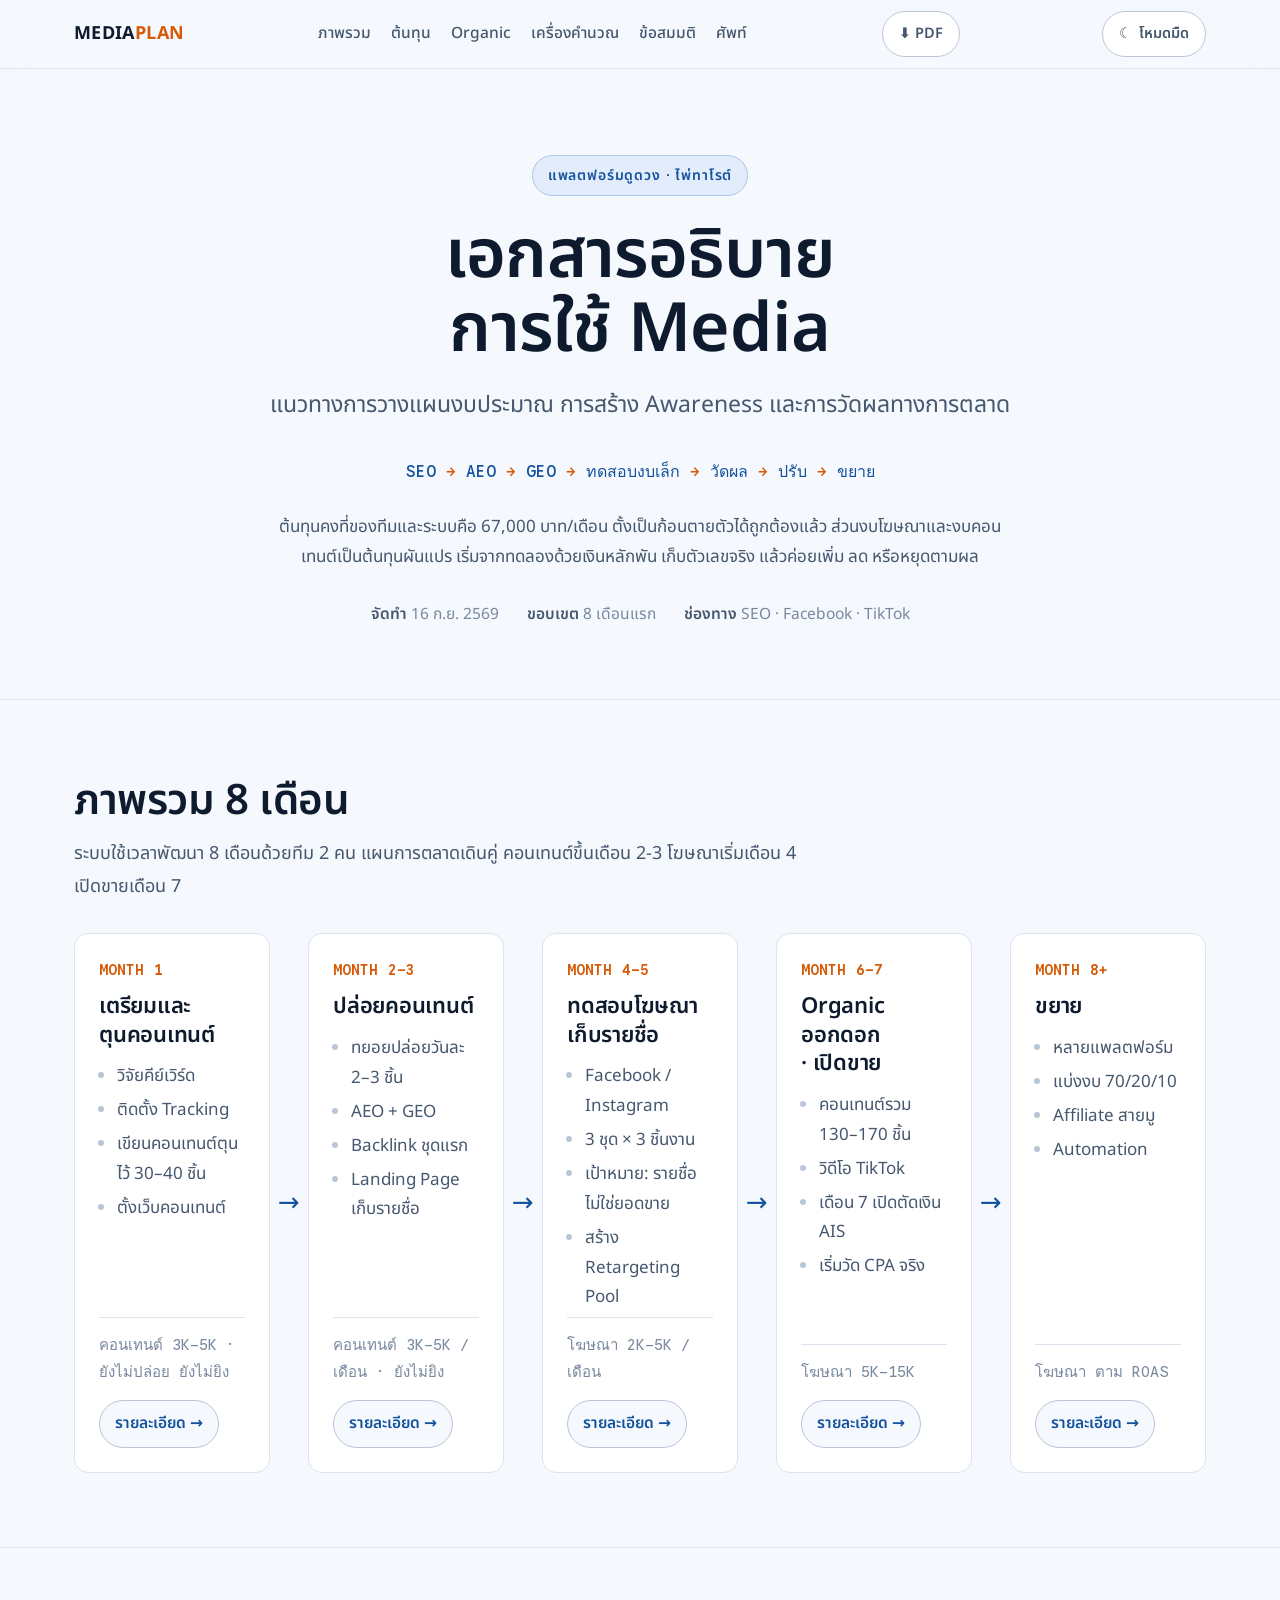
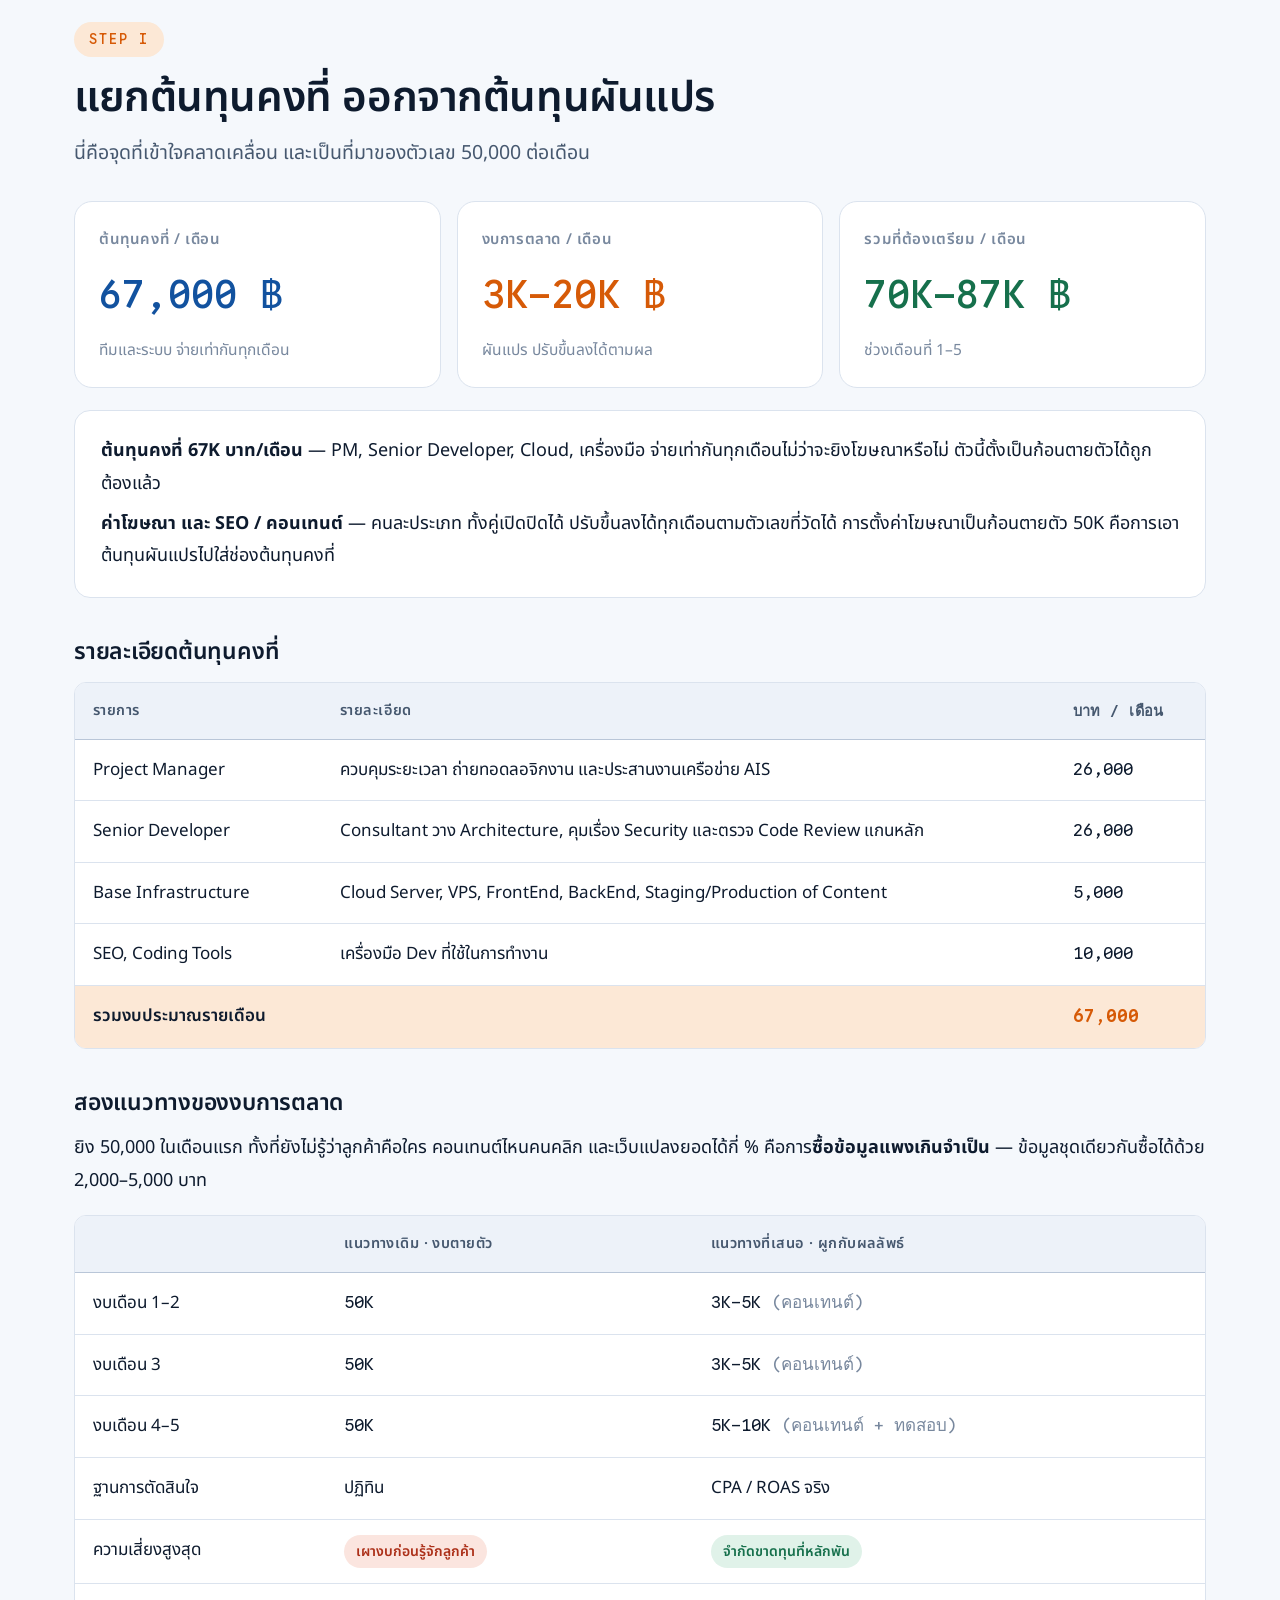
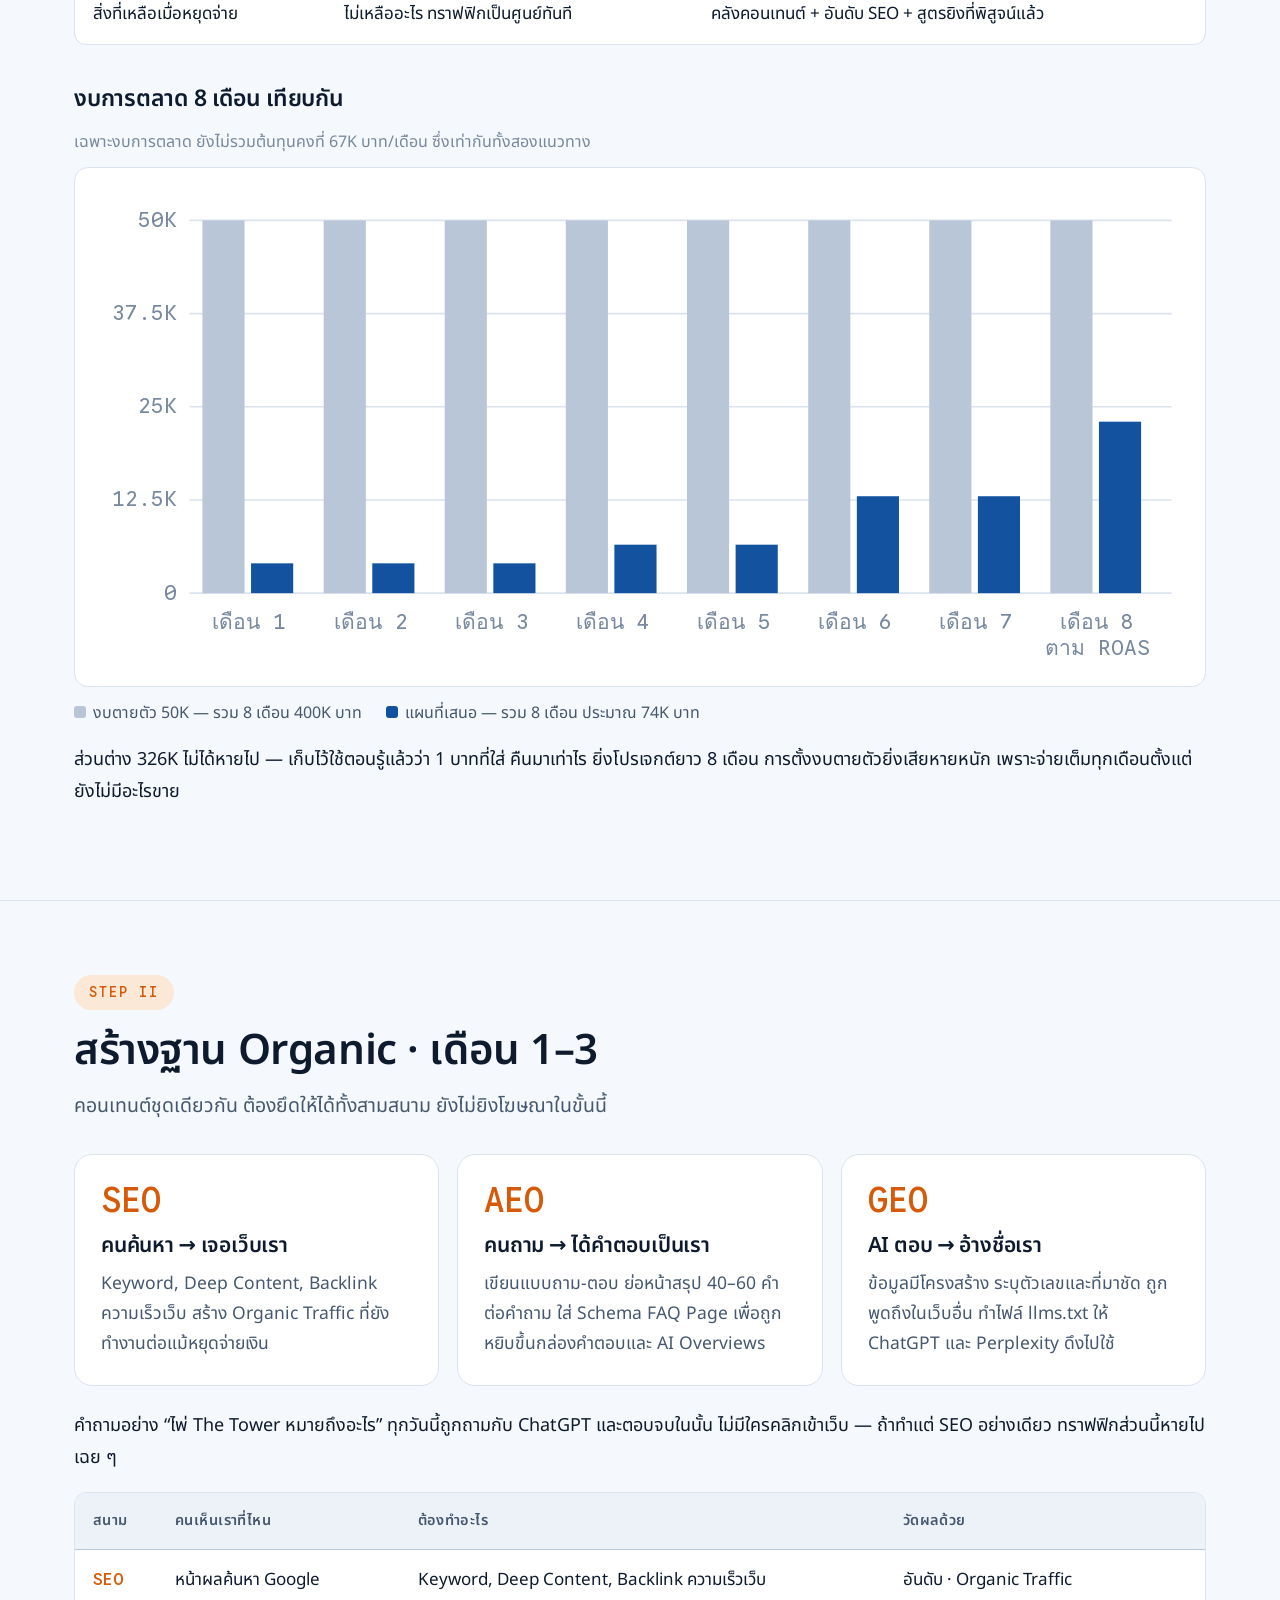
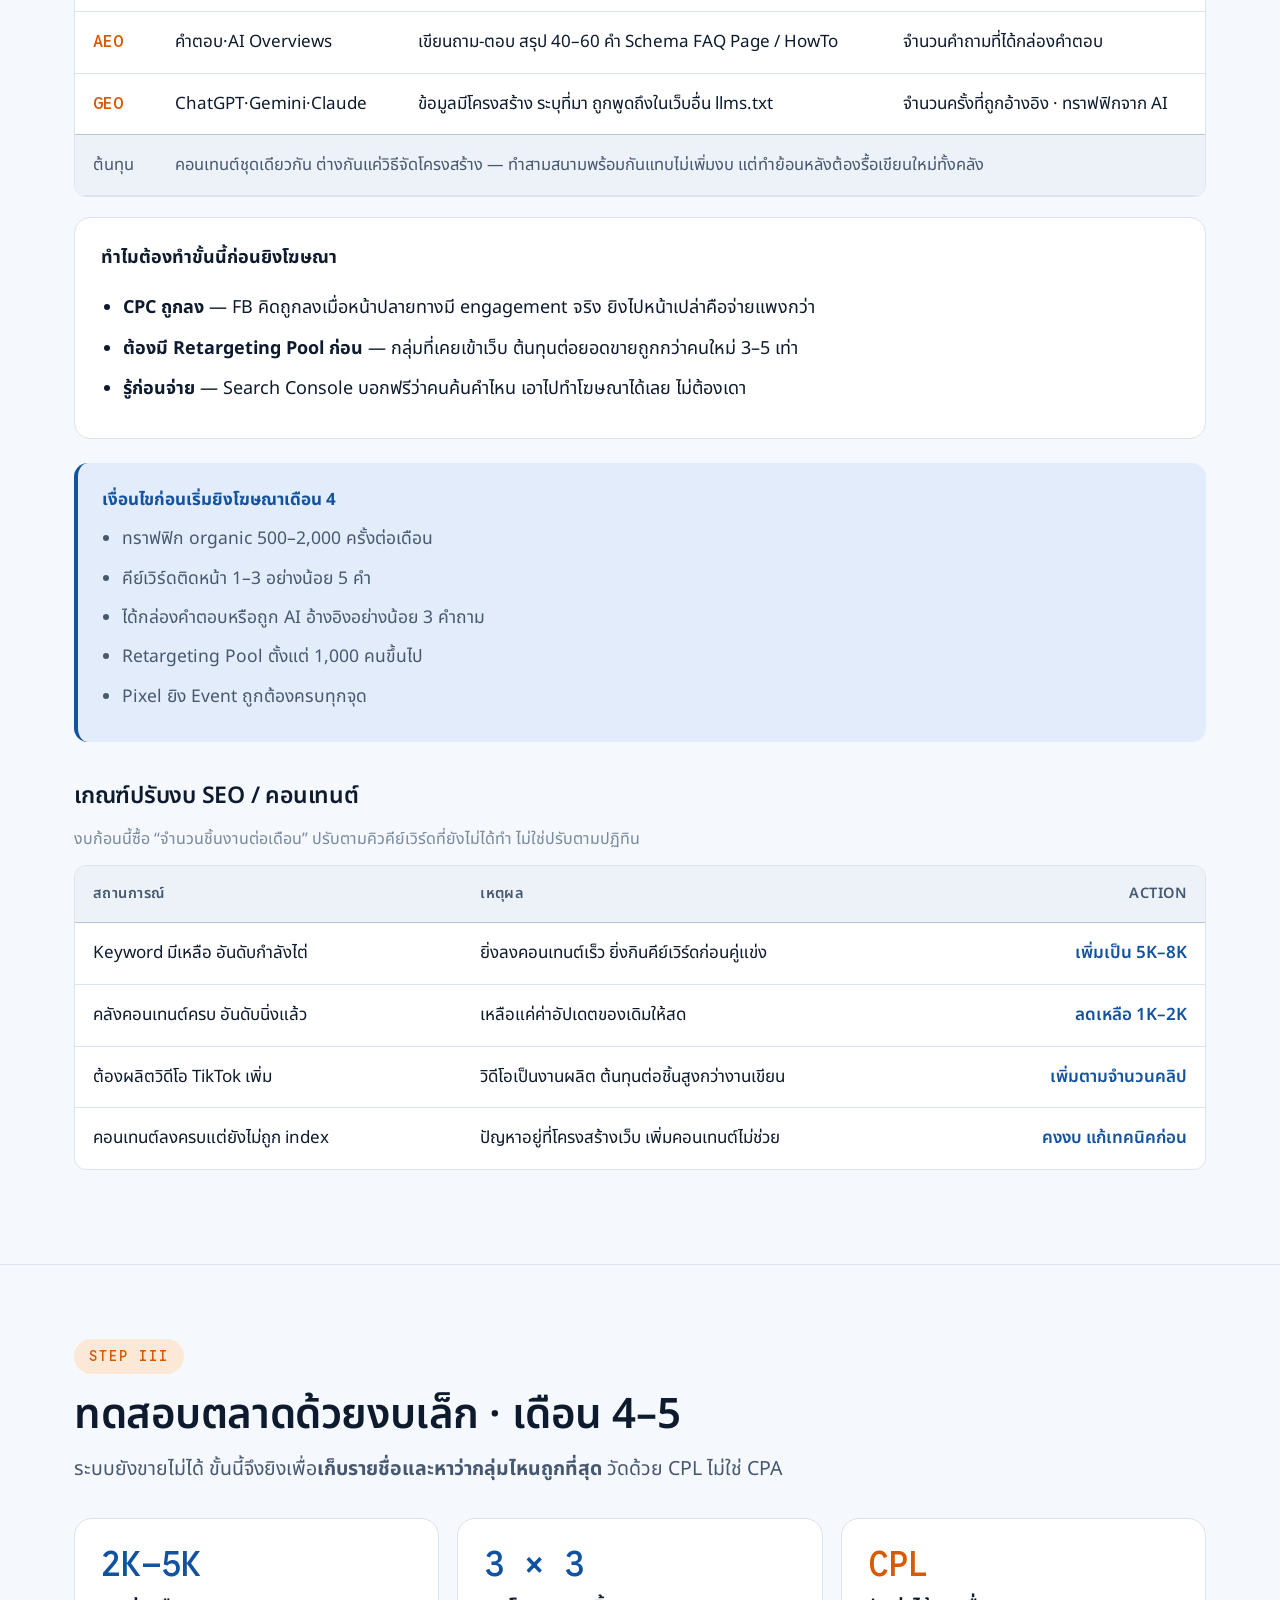
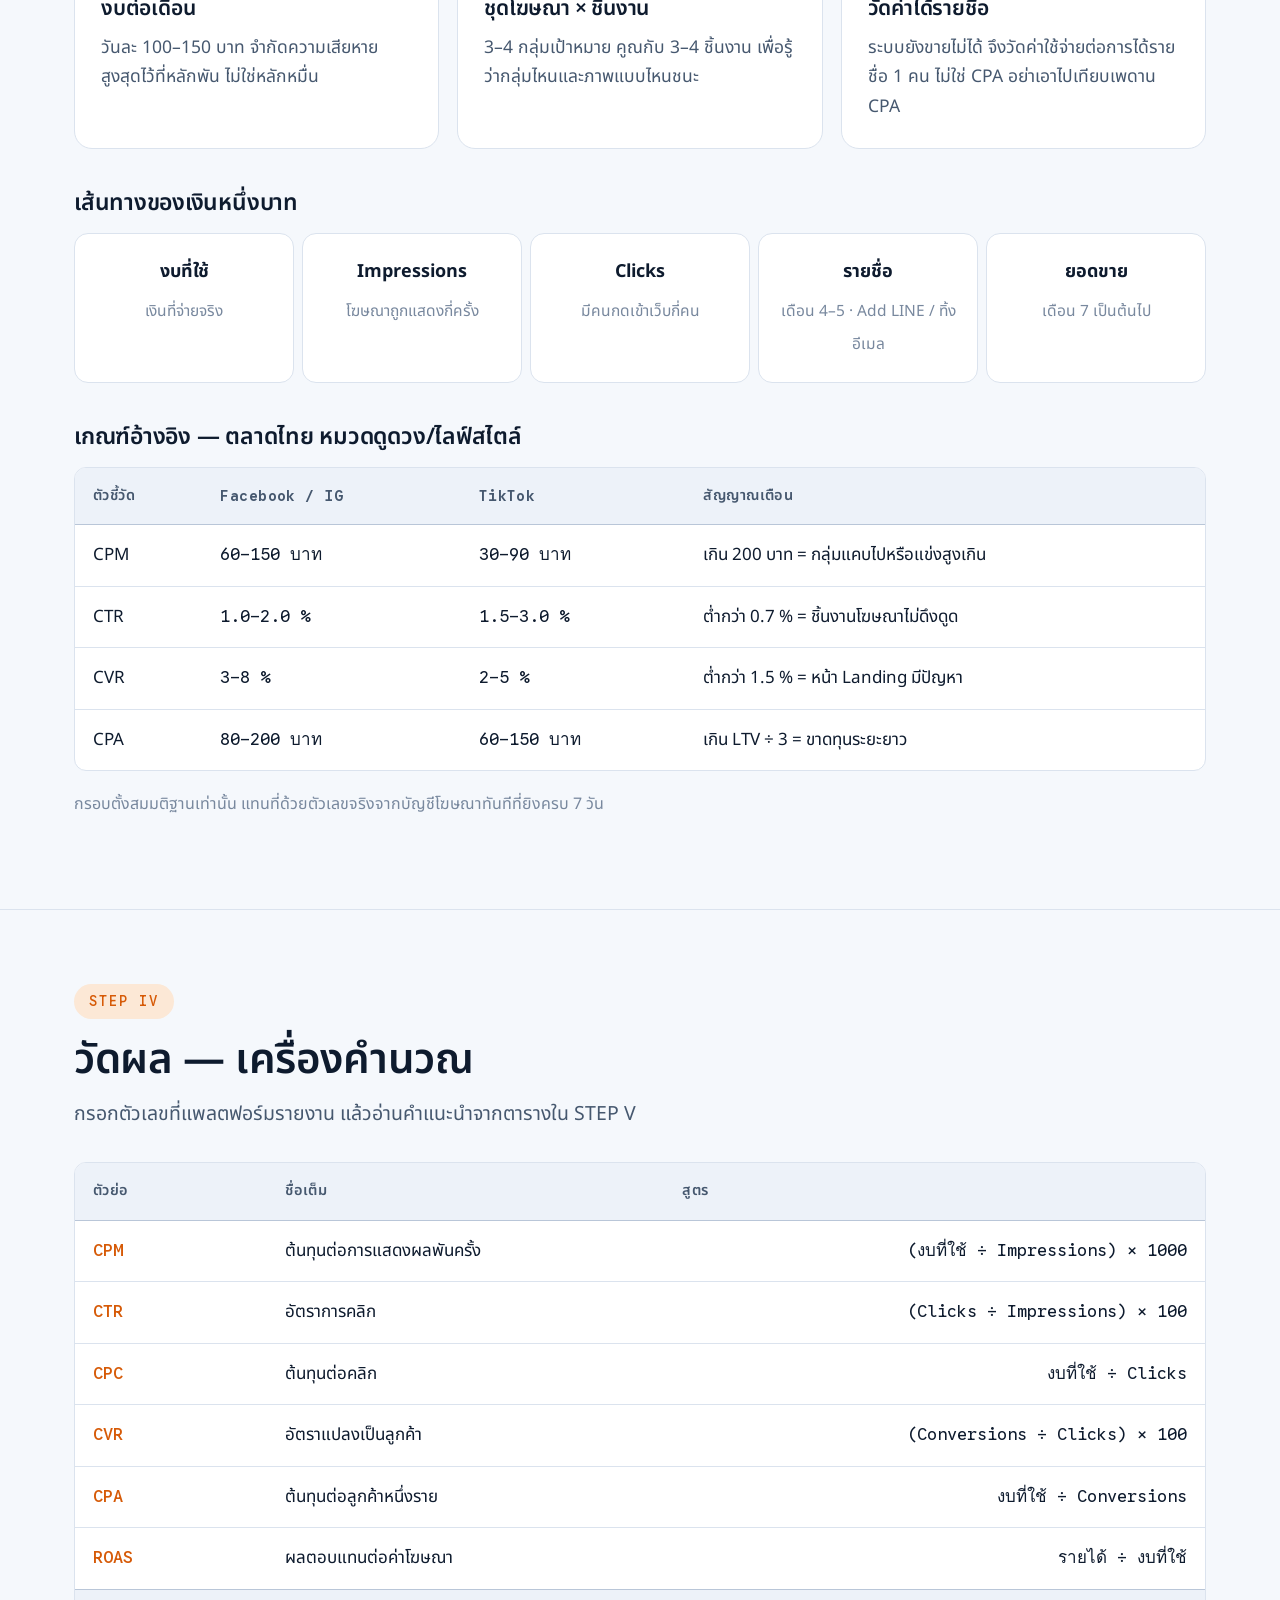
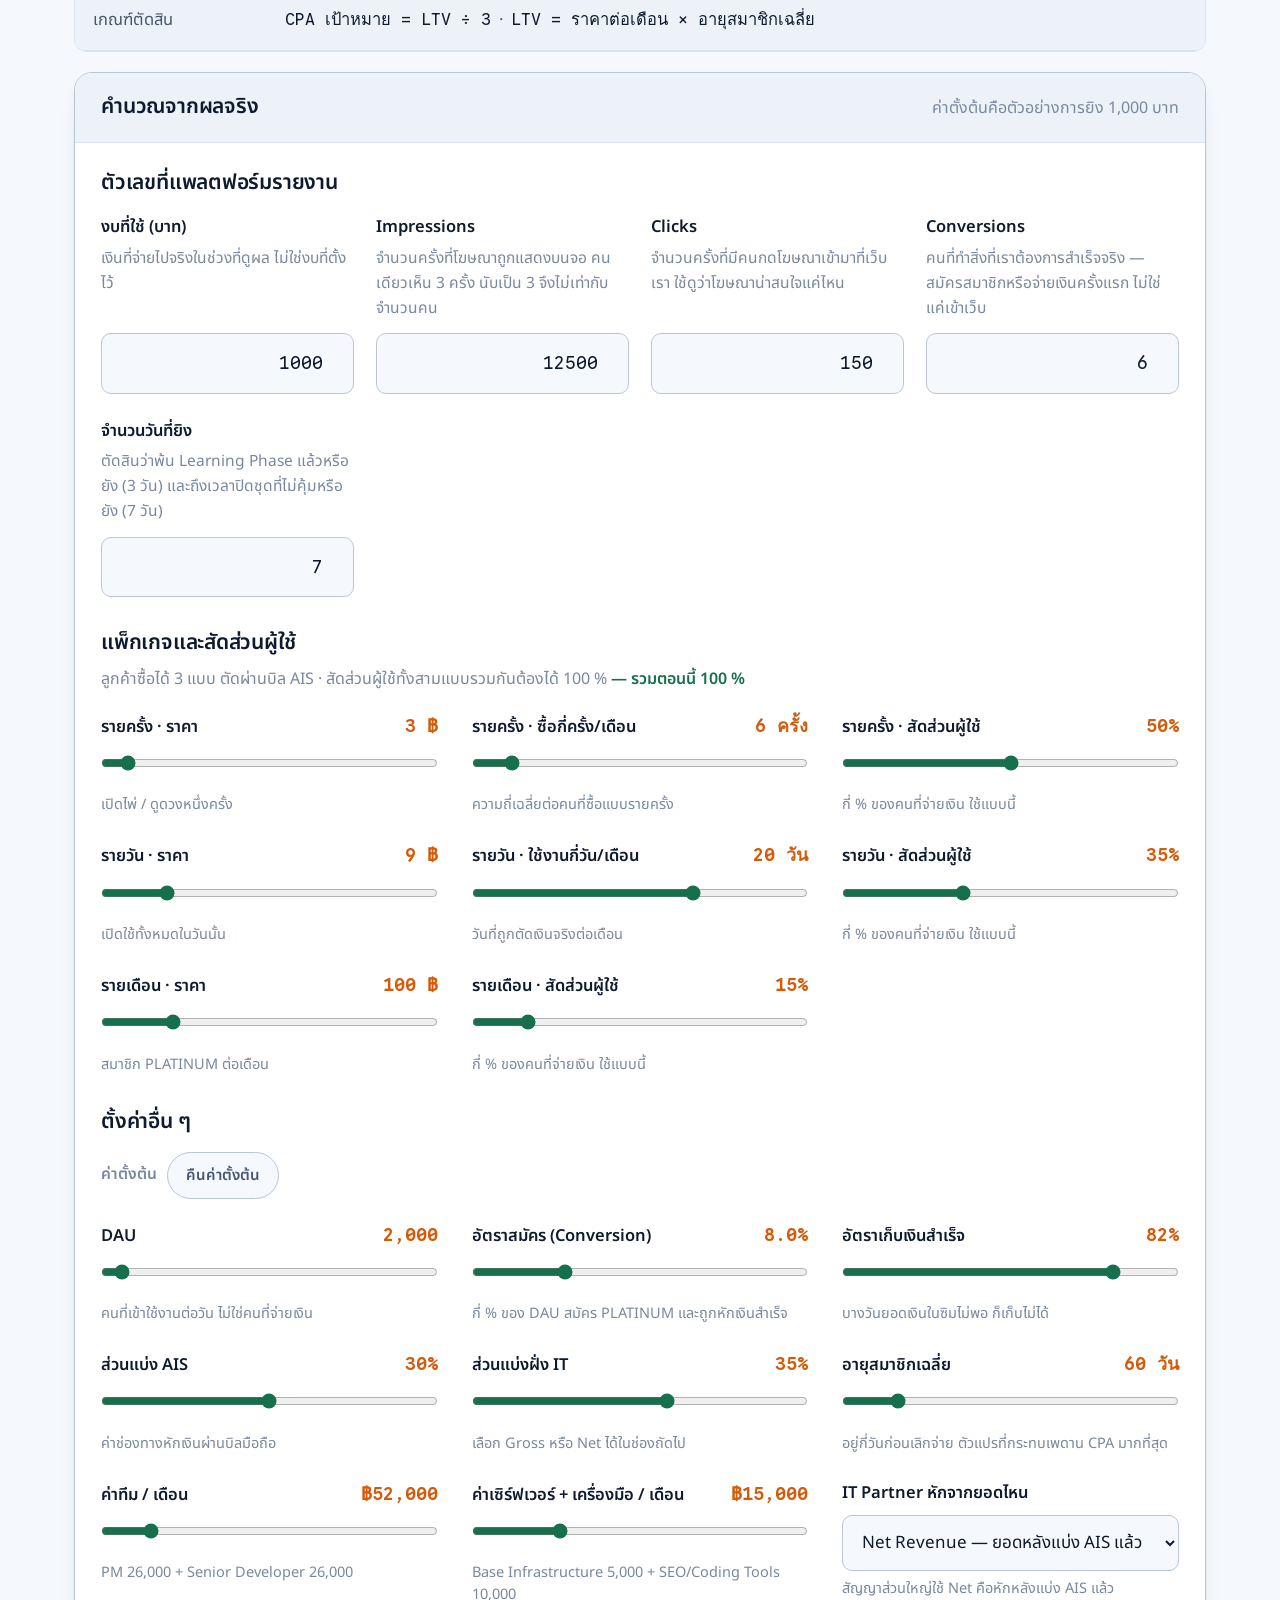
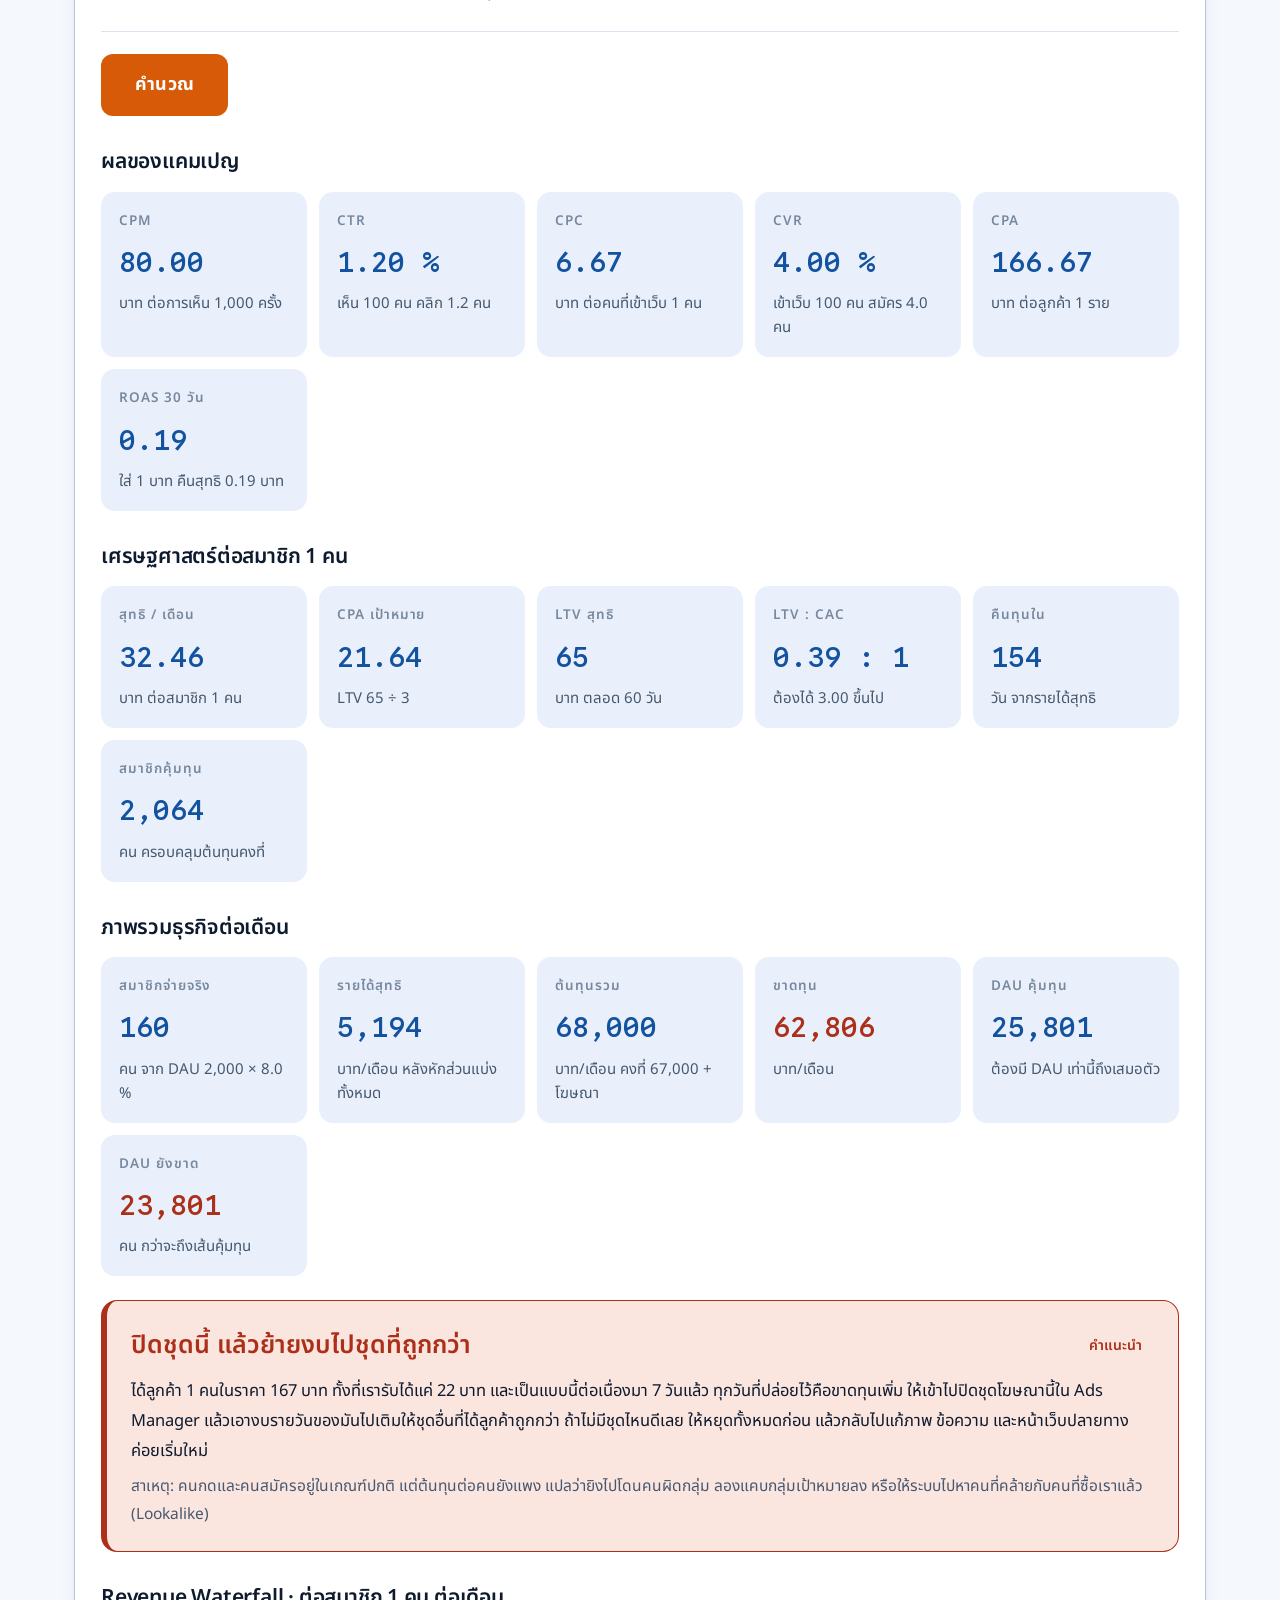
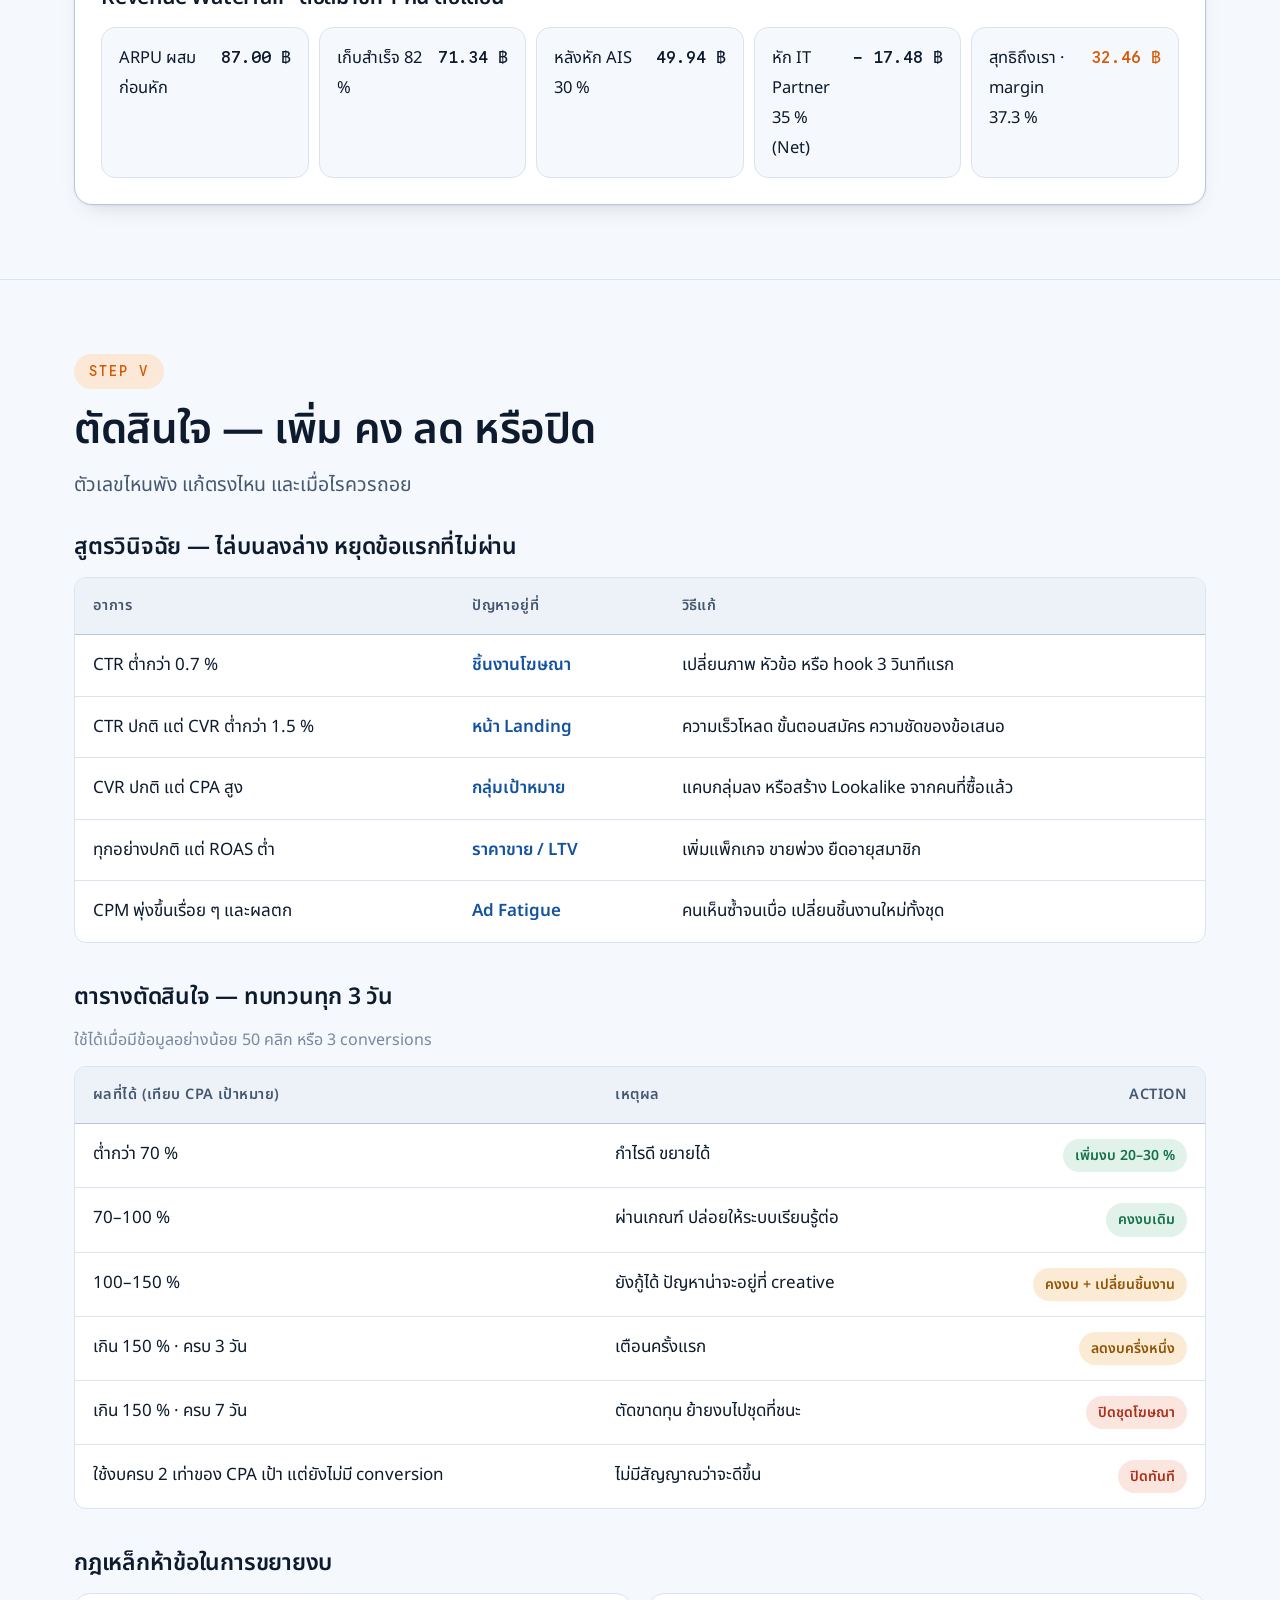
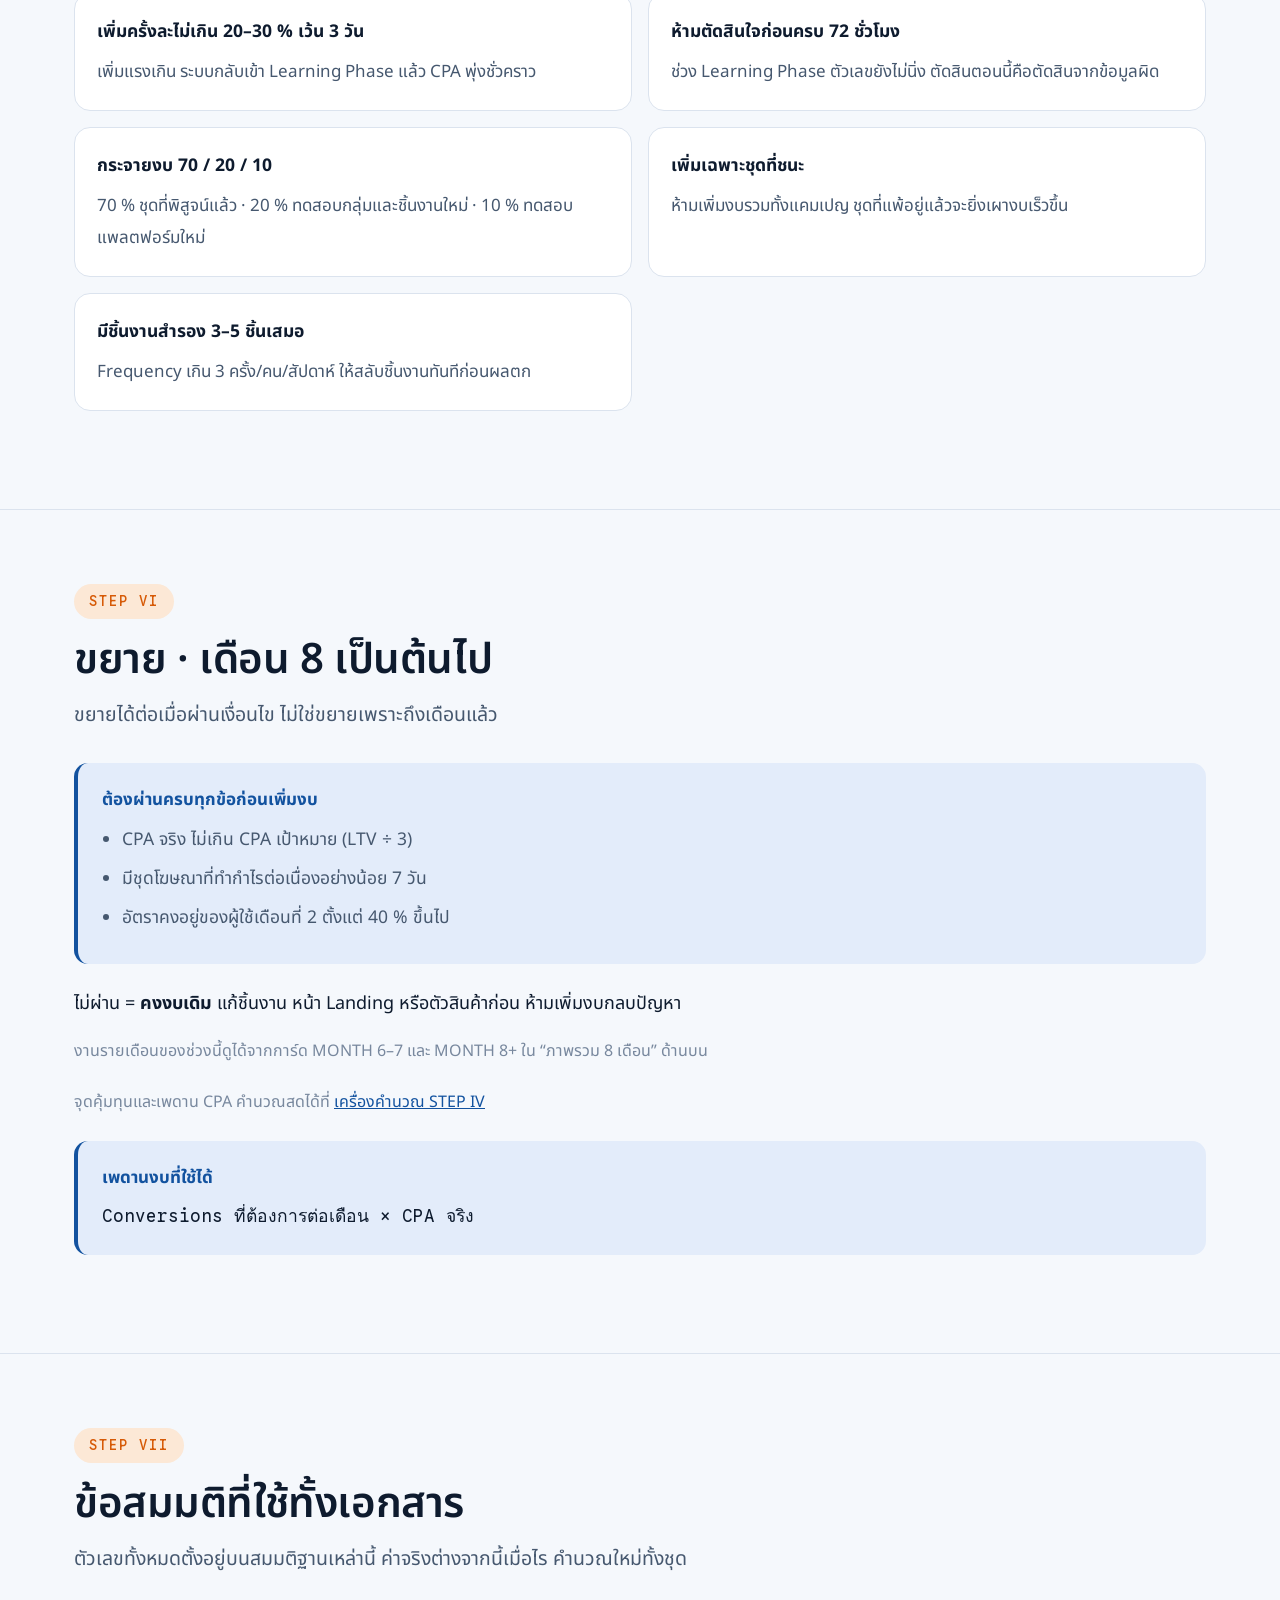
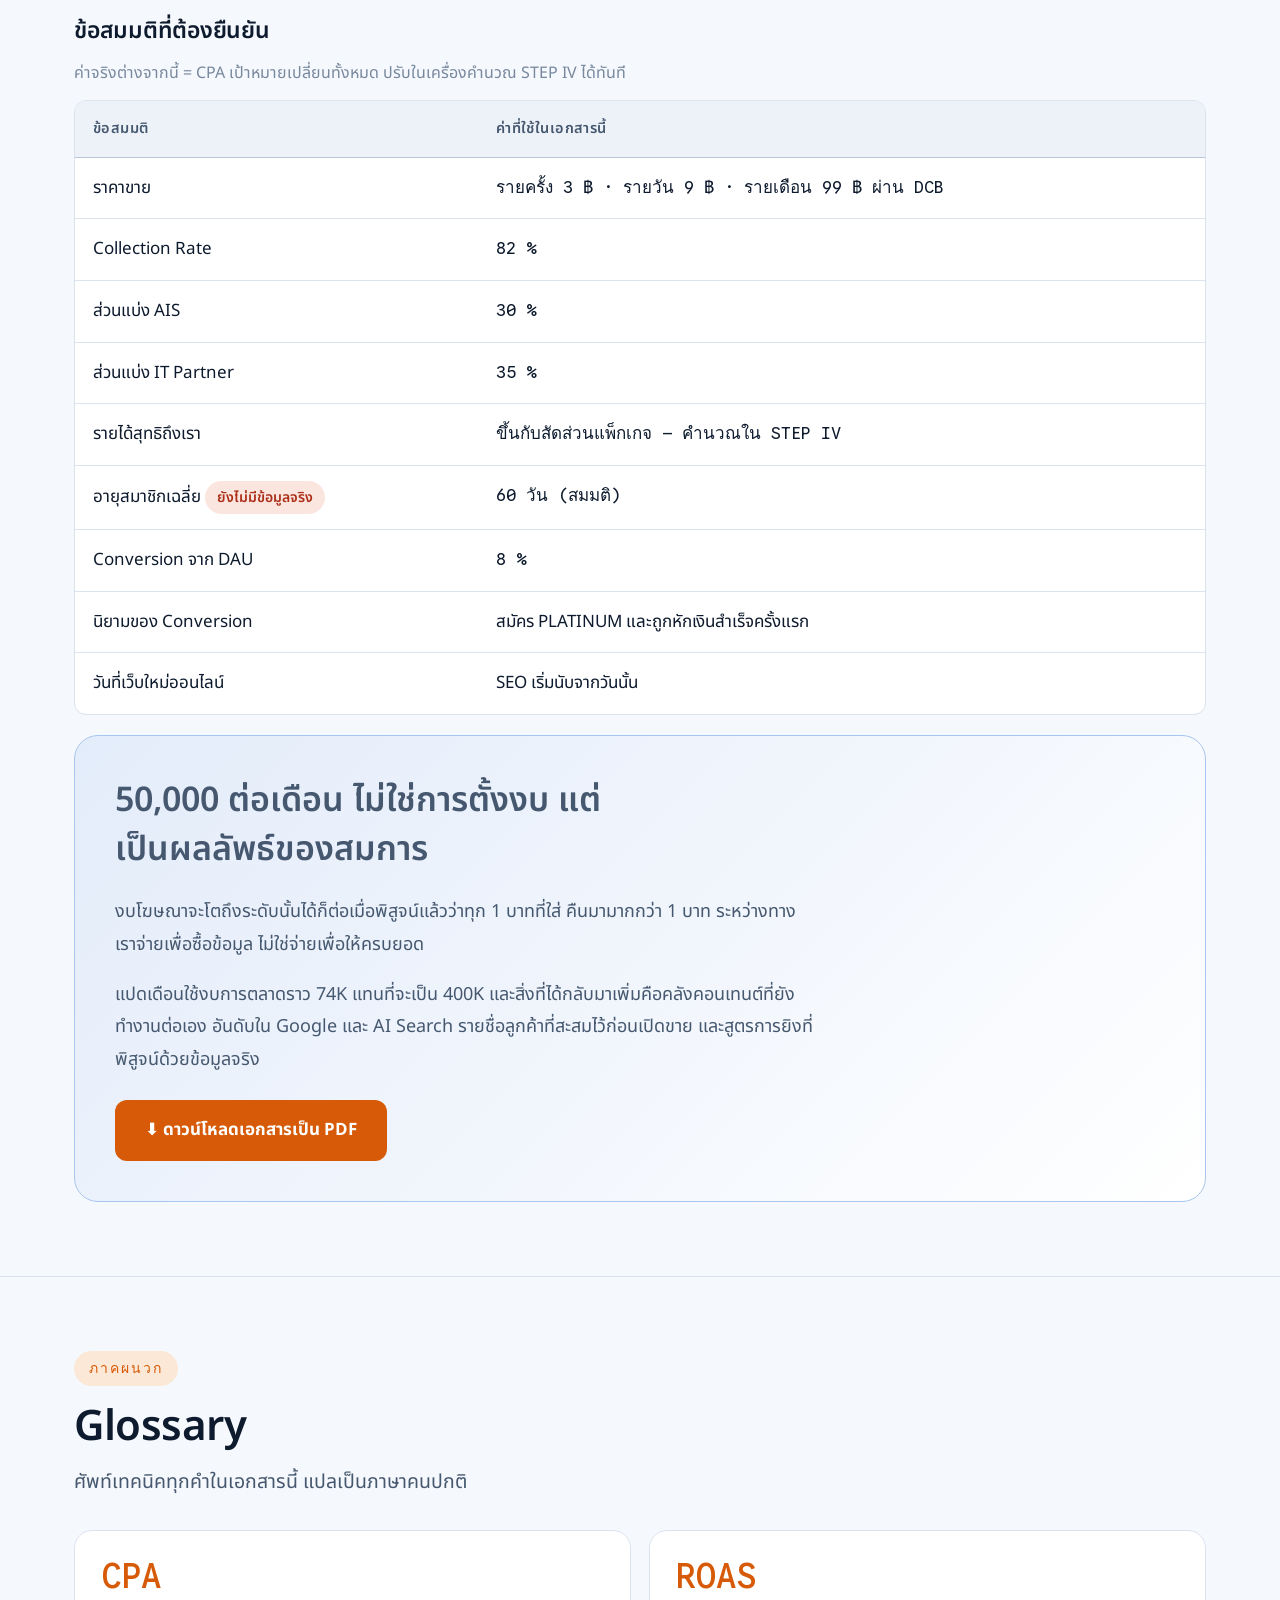
==== commit d47a9820: "feat: ปุ่ม Export PDF ใหญ่ท้ายกล่องสรุปนักลงทุน - ปุ่ม ดาวน์โหลดเอกสารเป็น PDF สีส้มเต็มรูปแบบ วางท้" ====
--- a/index.html
+++ b/index.html
@@ -56,7 +56,7 @@
       <a href="#step7">ข้อสมมติ</a>
       <a href="#glossary">ศัพท์</a>
     </div>
-    <button class="pdf-btn" id="pdf-btn" type="button">⬇ PDF</button>
+    <button class="pdf-btn js-print" type="button">⬇ PDF</button>
       <button class="theme-btn" id="theme-toggle" type="button"><span id="theme-icon">☾</span><span id="theme-label">โหมดมืด</span></button>
   </div>
 </nav>
@@ -742,6 +742,8 @@
       <p class="quote">50,000 ต่อเดือน ไม่ใช่การตั้งงบ แต่เป็นผลลัพธ์ของสมการ</p>
       <p>งบโฆษณาจะโตถึงระดับนั้นได้ก็ต่อเมื่อพิสูจน์แล้วว่าทุก 1 บาทที่ใส่ คืนมามากกว่า 1 บาท ระหว่างทางเราจ่ายเพื่อซื้อข้อมูล ไม่ใช่จ่ายเพื่อให้ครบยอด</p>
       <p style="margin-bottom:0">แปดเดือนใช้งบการตลาดราว 74K แทนที่จะเป็น 400K และสิ่งที่ได้กลับมาเพิ่มคือคลังคอนเทนต์ที่ยังทำงานต่อเอง อันดับใน Google และ AI Search รายชื่อลูกค้าที่สะสมไว้ก่อนเปิดขาย และสูตรการยิงที่พิสูจน์ด้วยข้อมูลจริง</p>
+    
+      <button class="pdf-cta js-print" type="button">⬇ ดาวน์โหลดเอกสารเป็น PDF</button>
     </div>
   </div>
 </section>
--- a/css/style.css
+++ b/css/style.css
@@ -369,6 +369,16 @@
 .pdf-btn:hover{color:var(--ink); border-color:var(--orange-line)}
 .pdf-btn:focus-visible{outline:2px solid var(--blue); outline-offset:2px}
 
+.pdf-cta{
+  margin-top:24px; border:none; border-radius:12px; cursor:pointer; font:inherit;
+  font-size:17px; font-weight:700; padding:15px 30px; background:var(--orange); color:#fff;
+}
+:root[data-theme="dark"] .pdf-cta{color:#1A1005}
+@media (prefers-color-scheme: dark){:root:not([data-theme="light"]) .pdf-cta{color:#1A1005}}
+.pdf-cta:hover{filter:brightness(1.08)}
+.pdf-cta:focus-visible{outline:3px solid var(--blue); outline-offset:3px}
+@media (max-width:620px){.pdf-cta{width:100%}}
+
 /* ---------- print-only elements ---------- */
 .print-only{display:none}
 
@@ -387,7 +397,7 @@
   @page{margin:14mm}
   html,body{background:#fff}
   body{font-size:11pt; line-height:1.55}
-  nav, footer, .no-print, .pdf-btn, .theme-btn, .more-btn, .rm-arrow{display:none !important}
+  nav, footer, .no-print, .pdf-btn, .pdf-cta, .theme-btn, .more-btn, .rm-arrow{display:none !important}
 
   /* modal detail becomes inline appendix so the PDF carries the full plan */
   .more[hidden]{display:block !important; margin-top:12px; padding-top:12px; border-top:1px solid var(--line)}
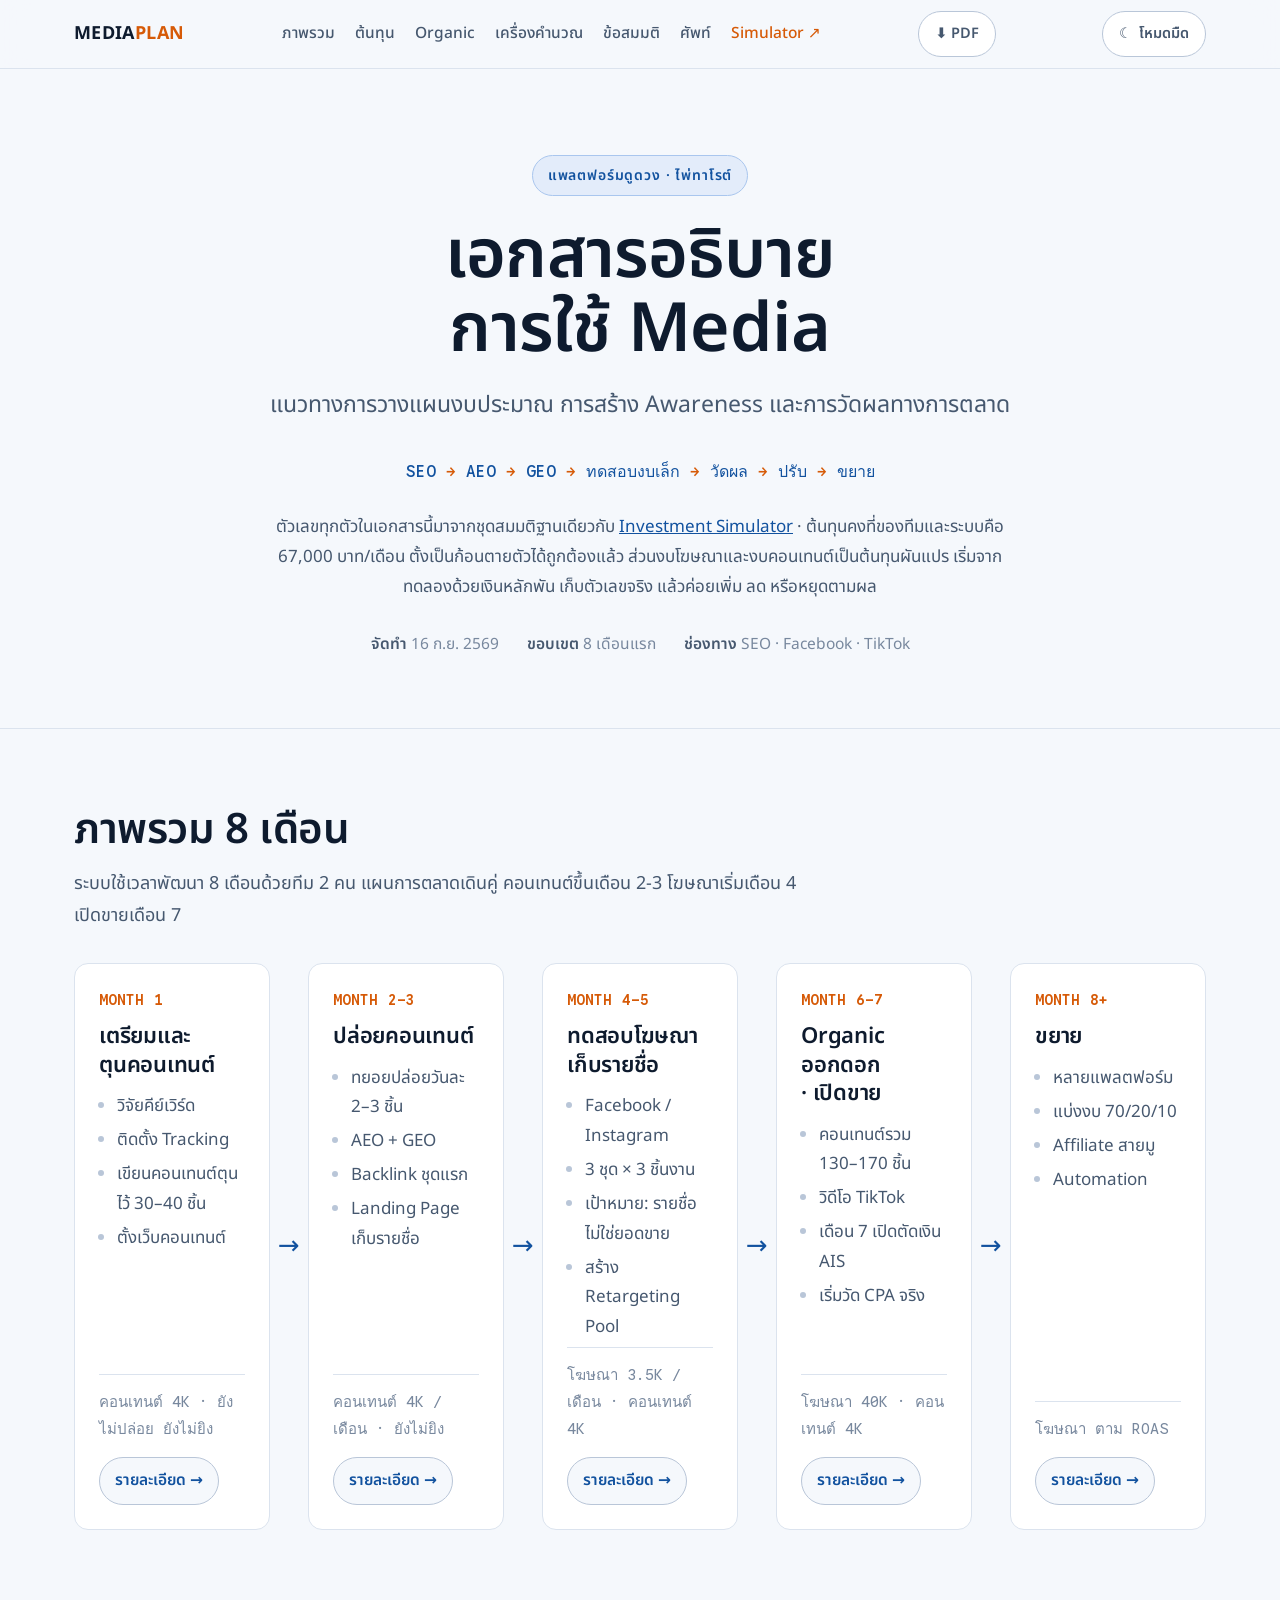
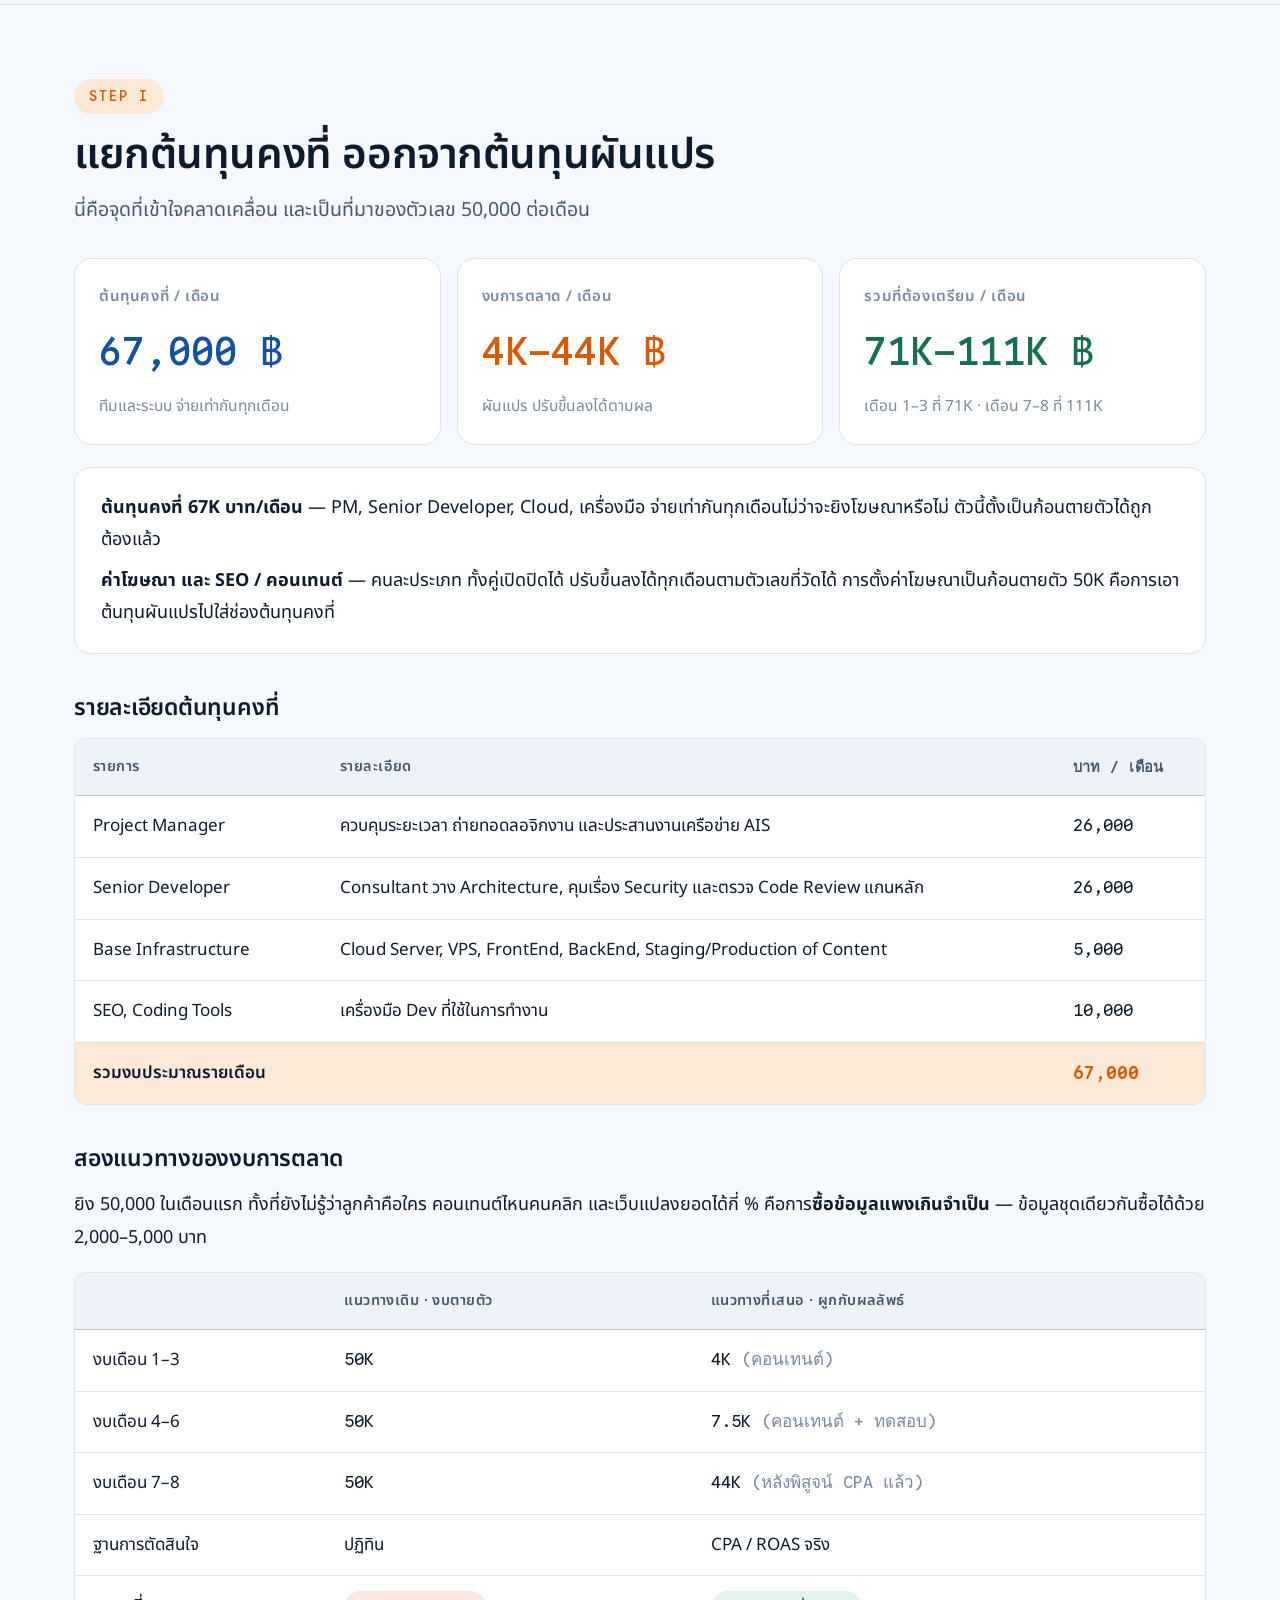
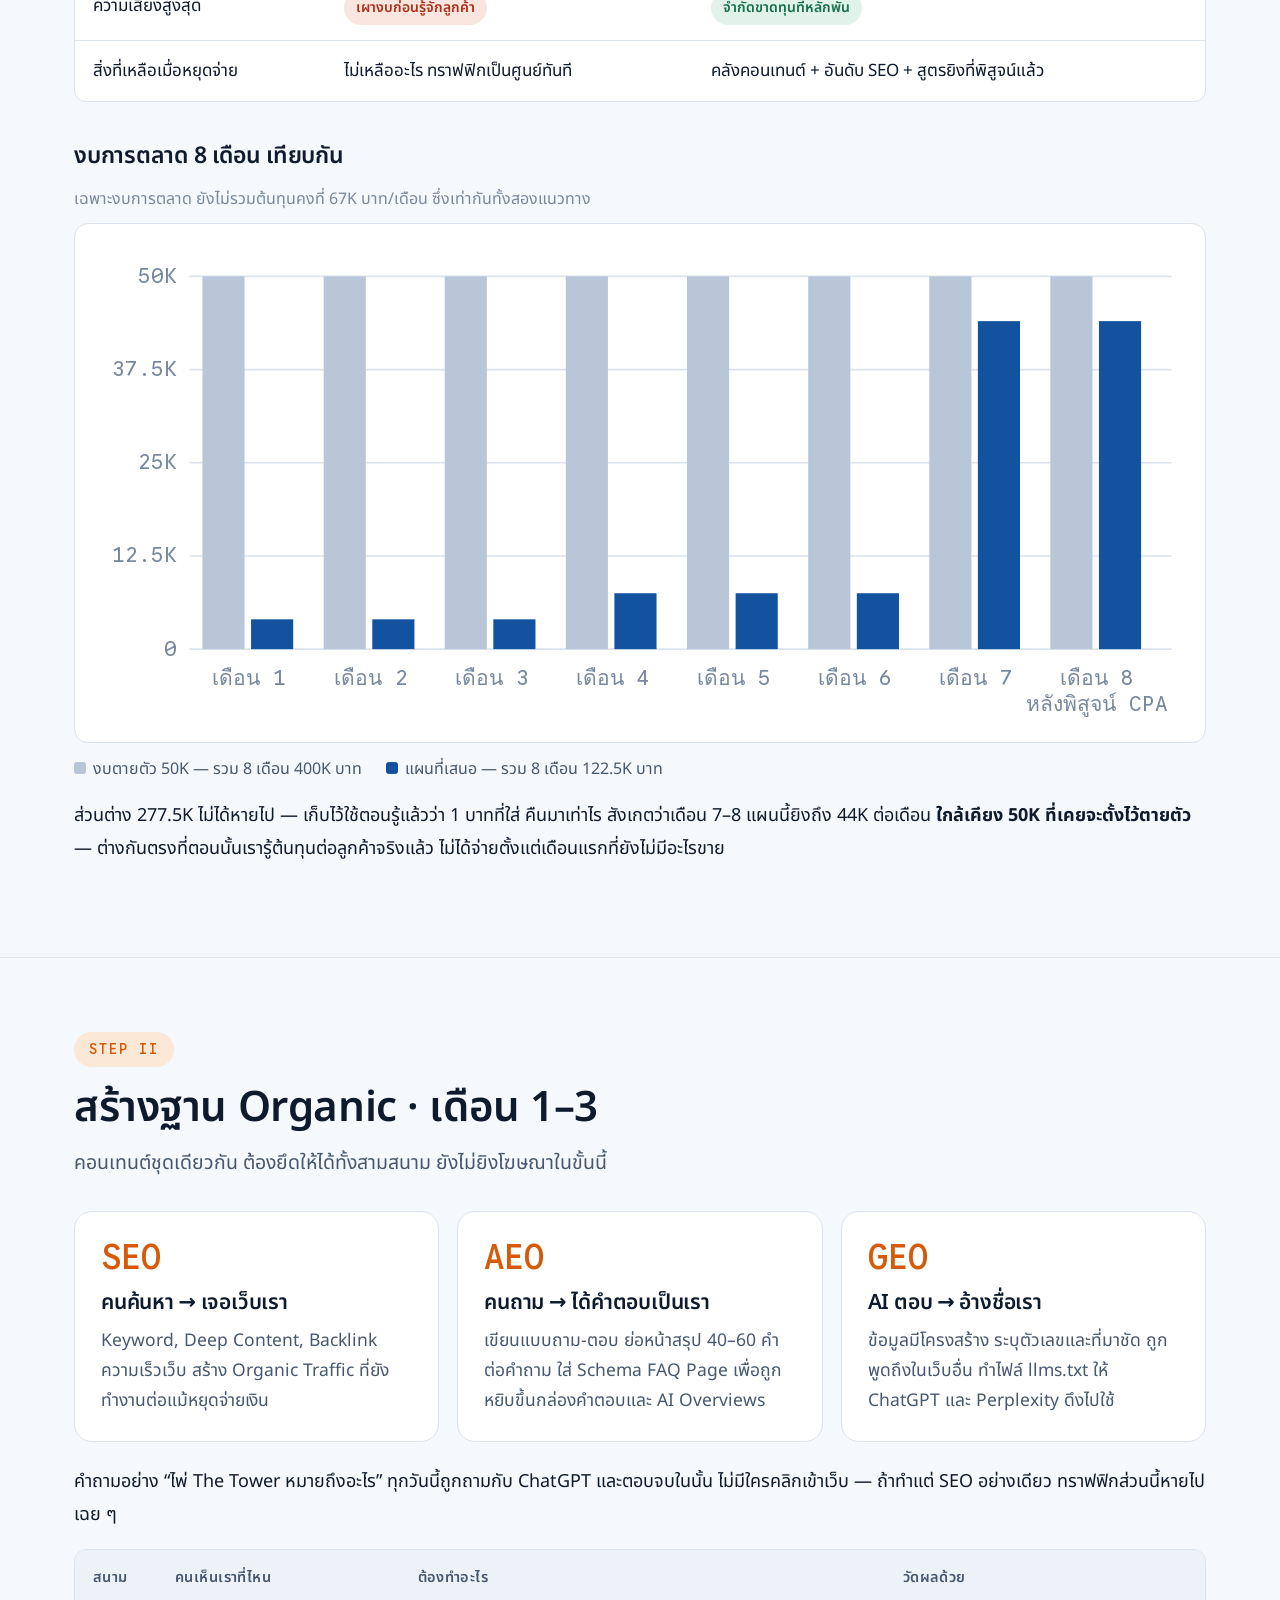
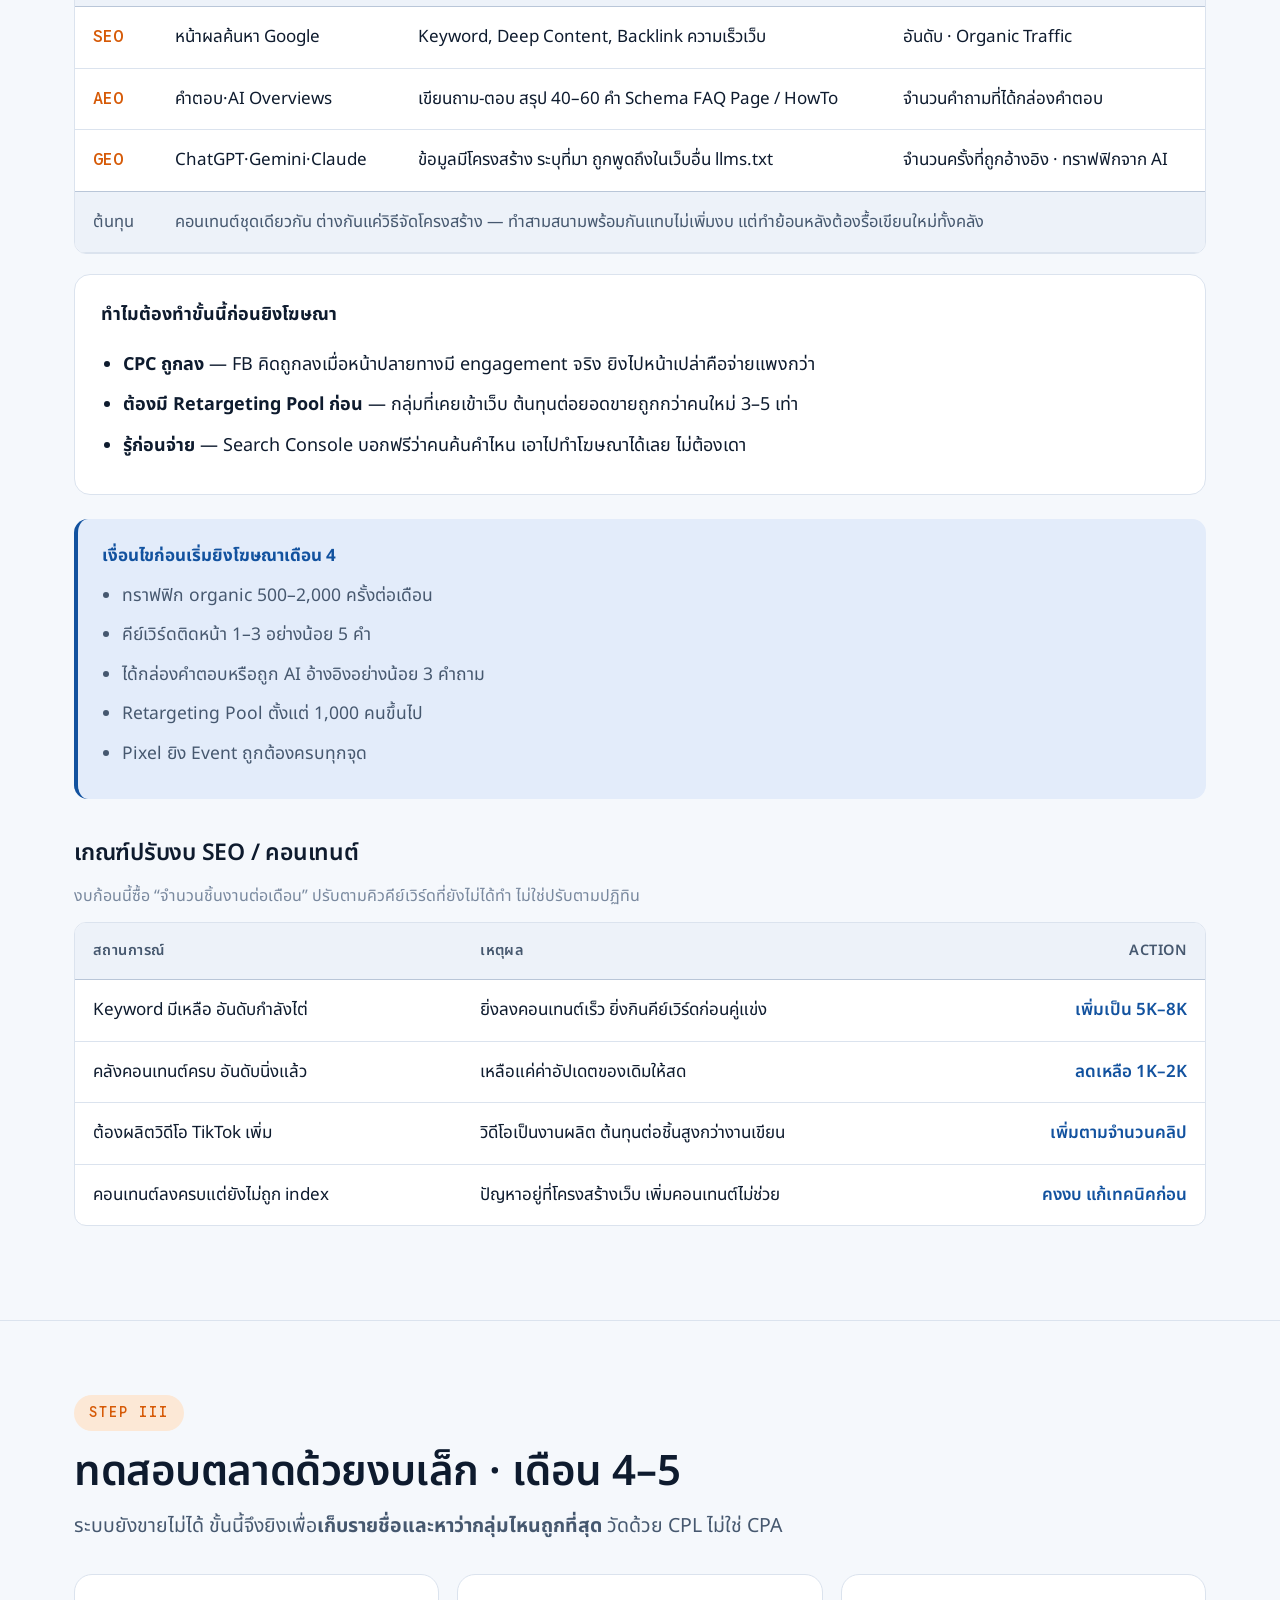
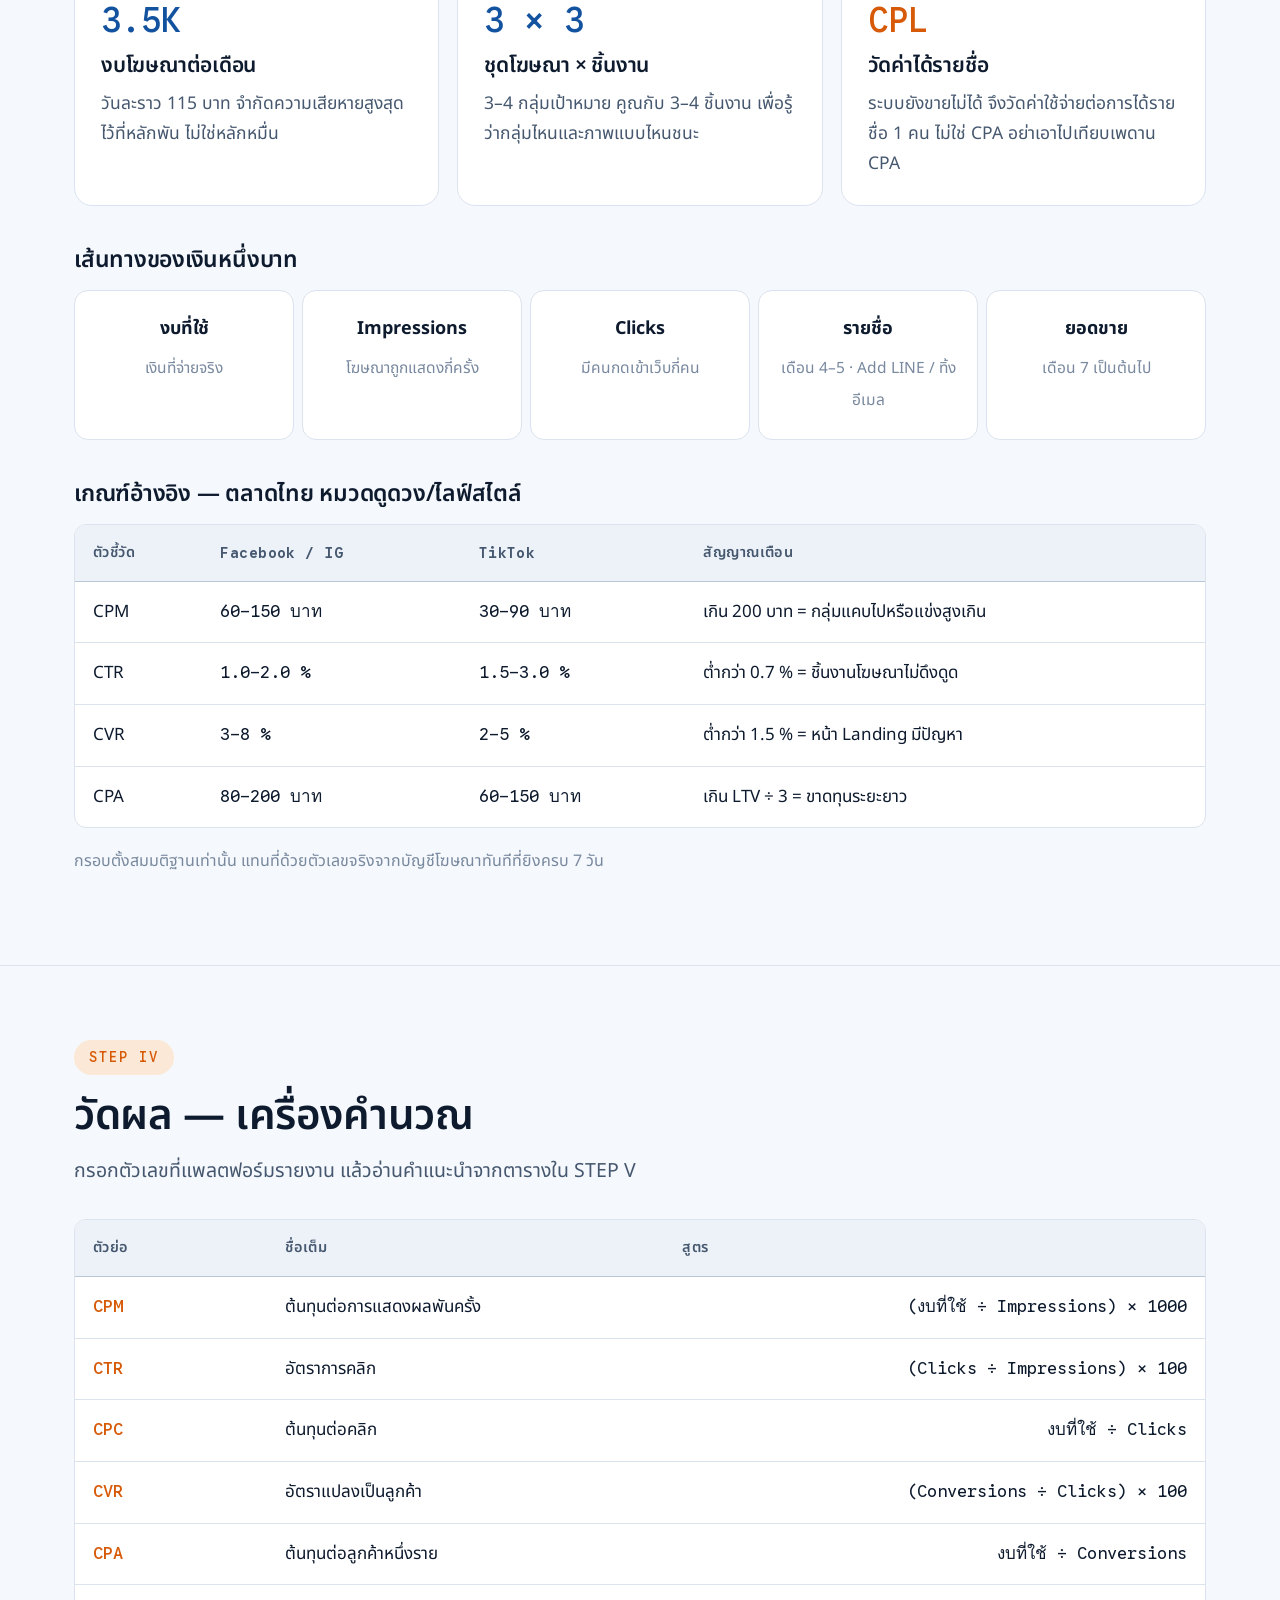
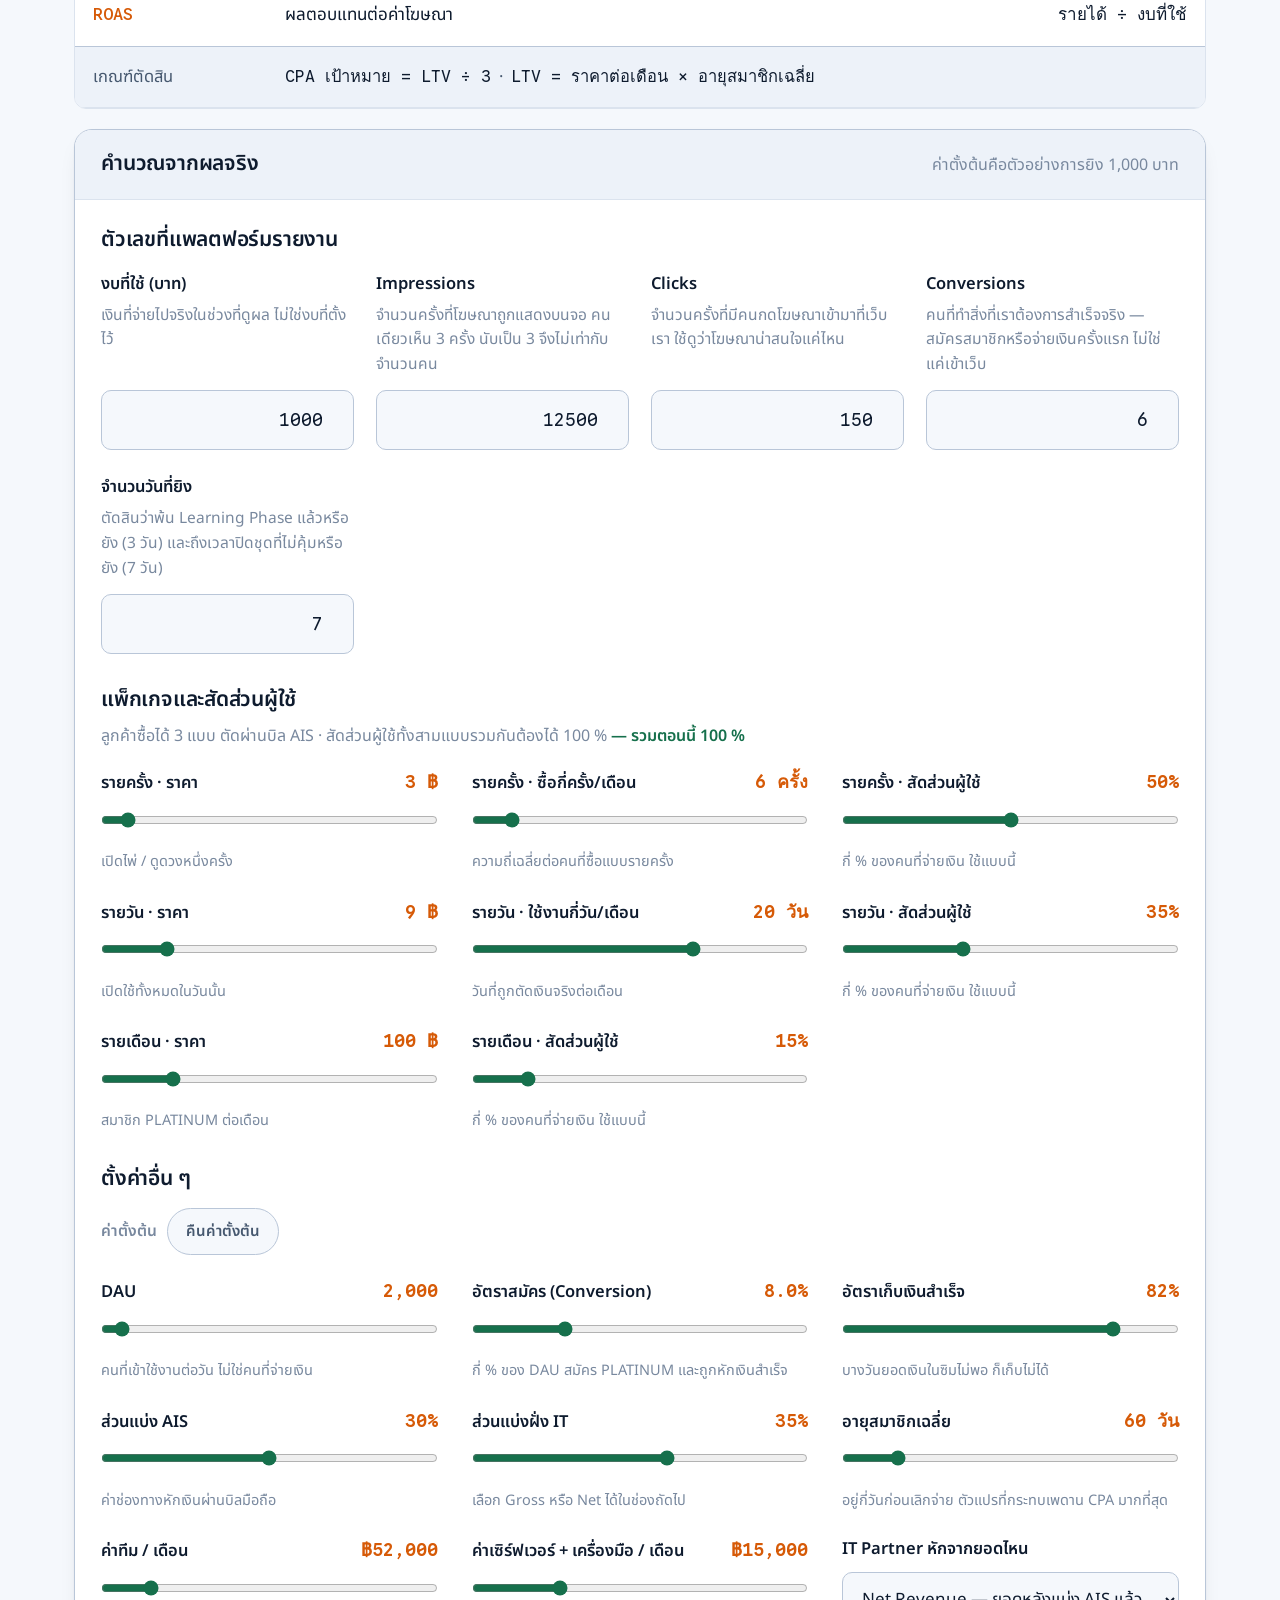
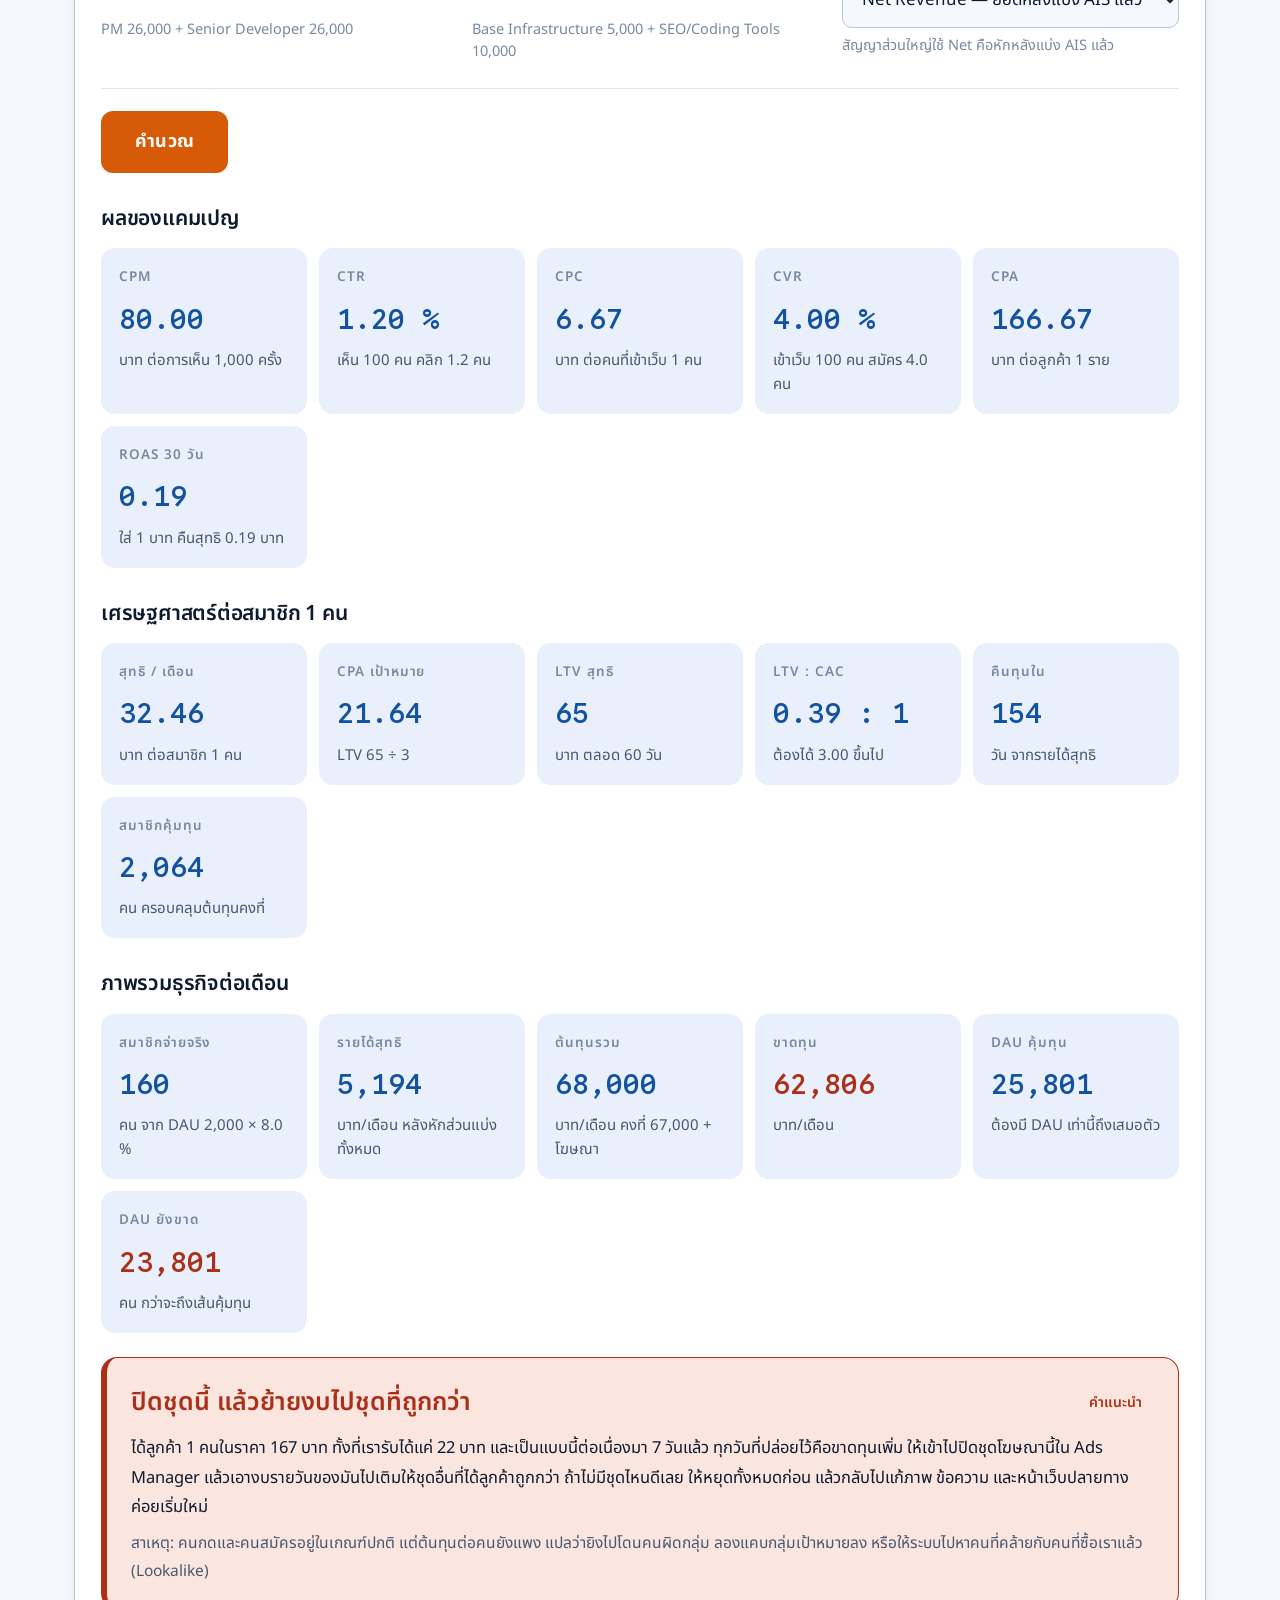
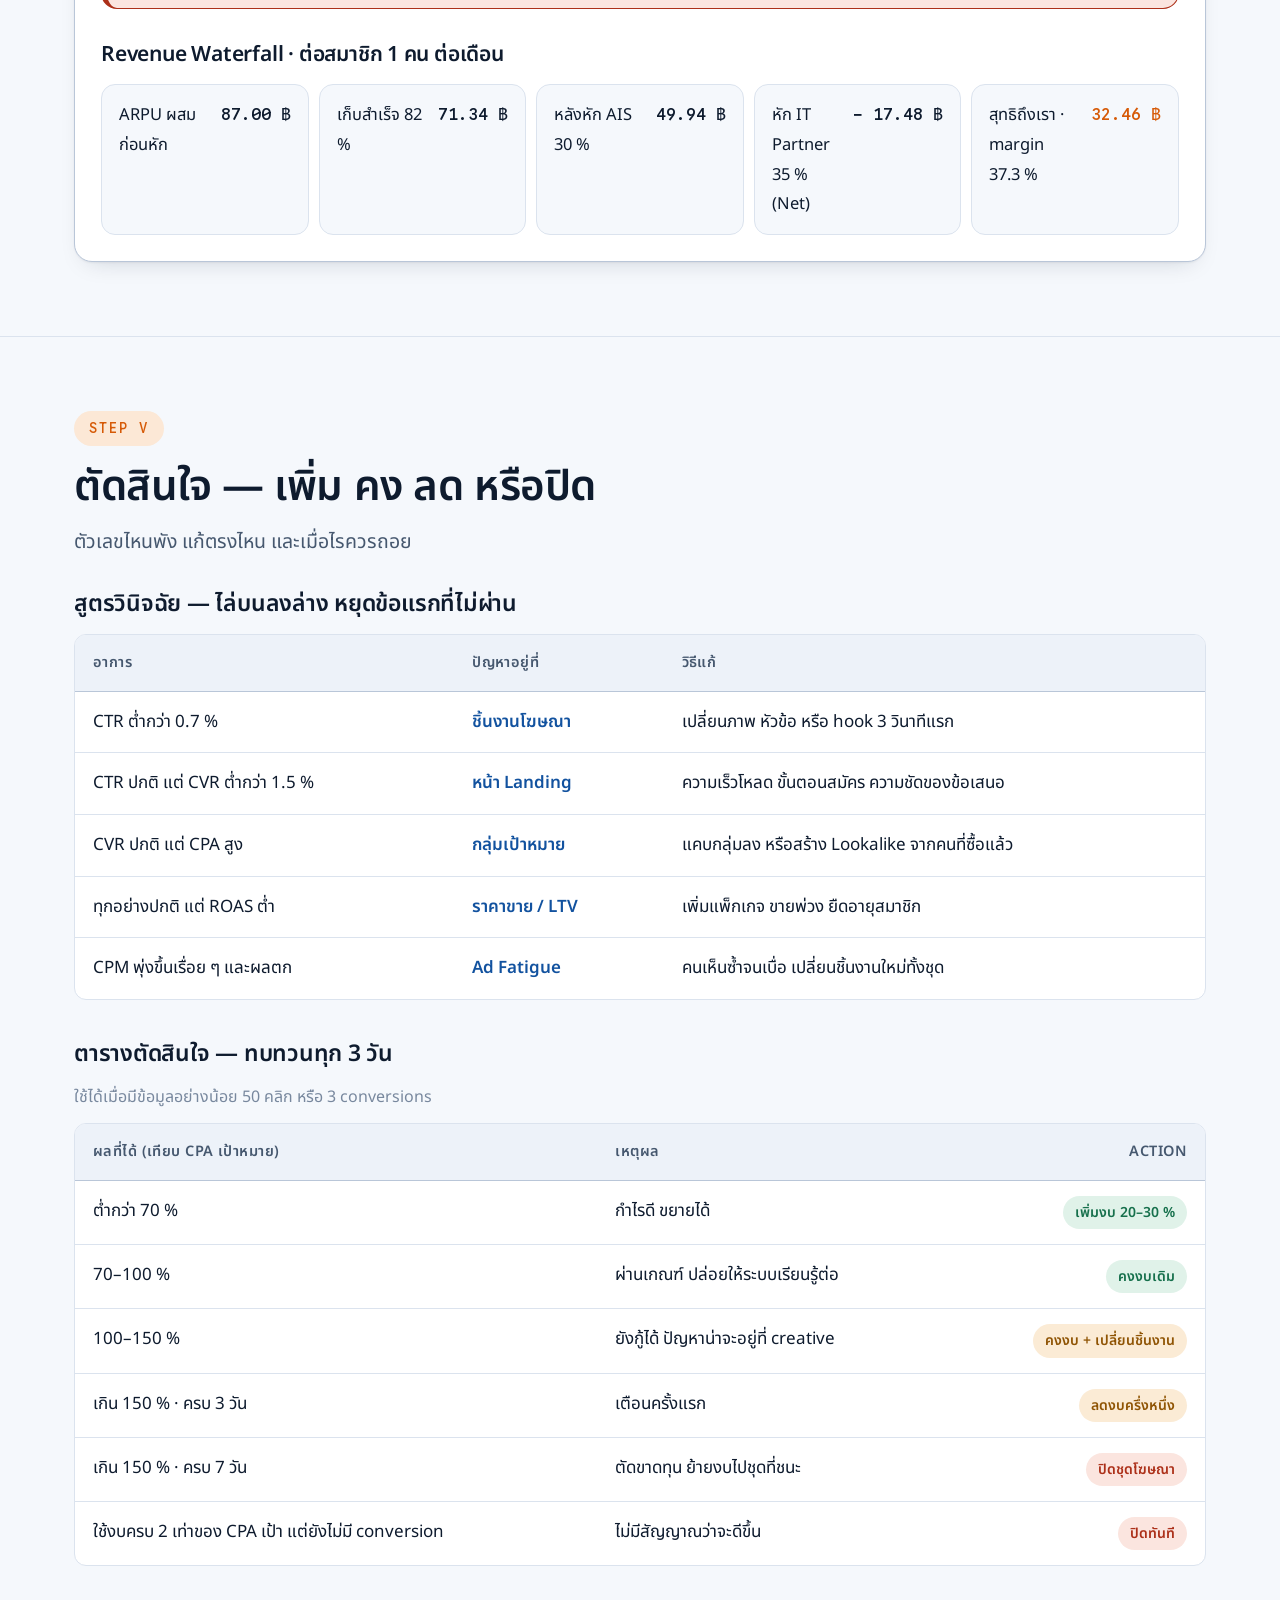
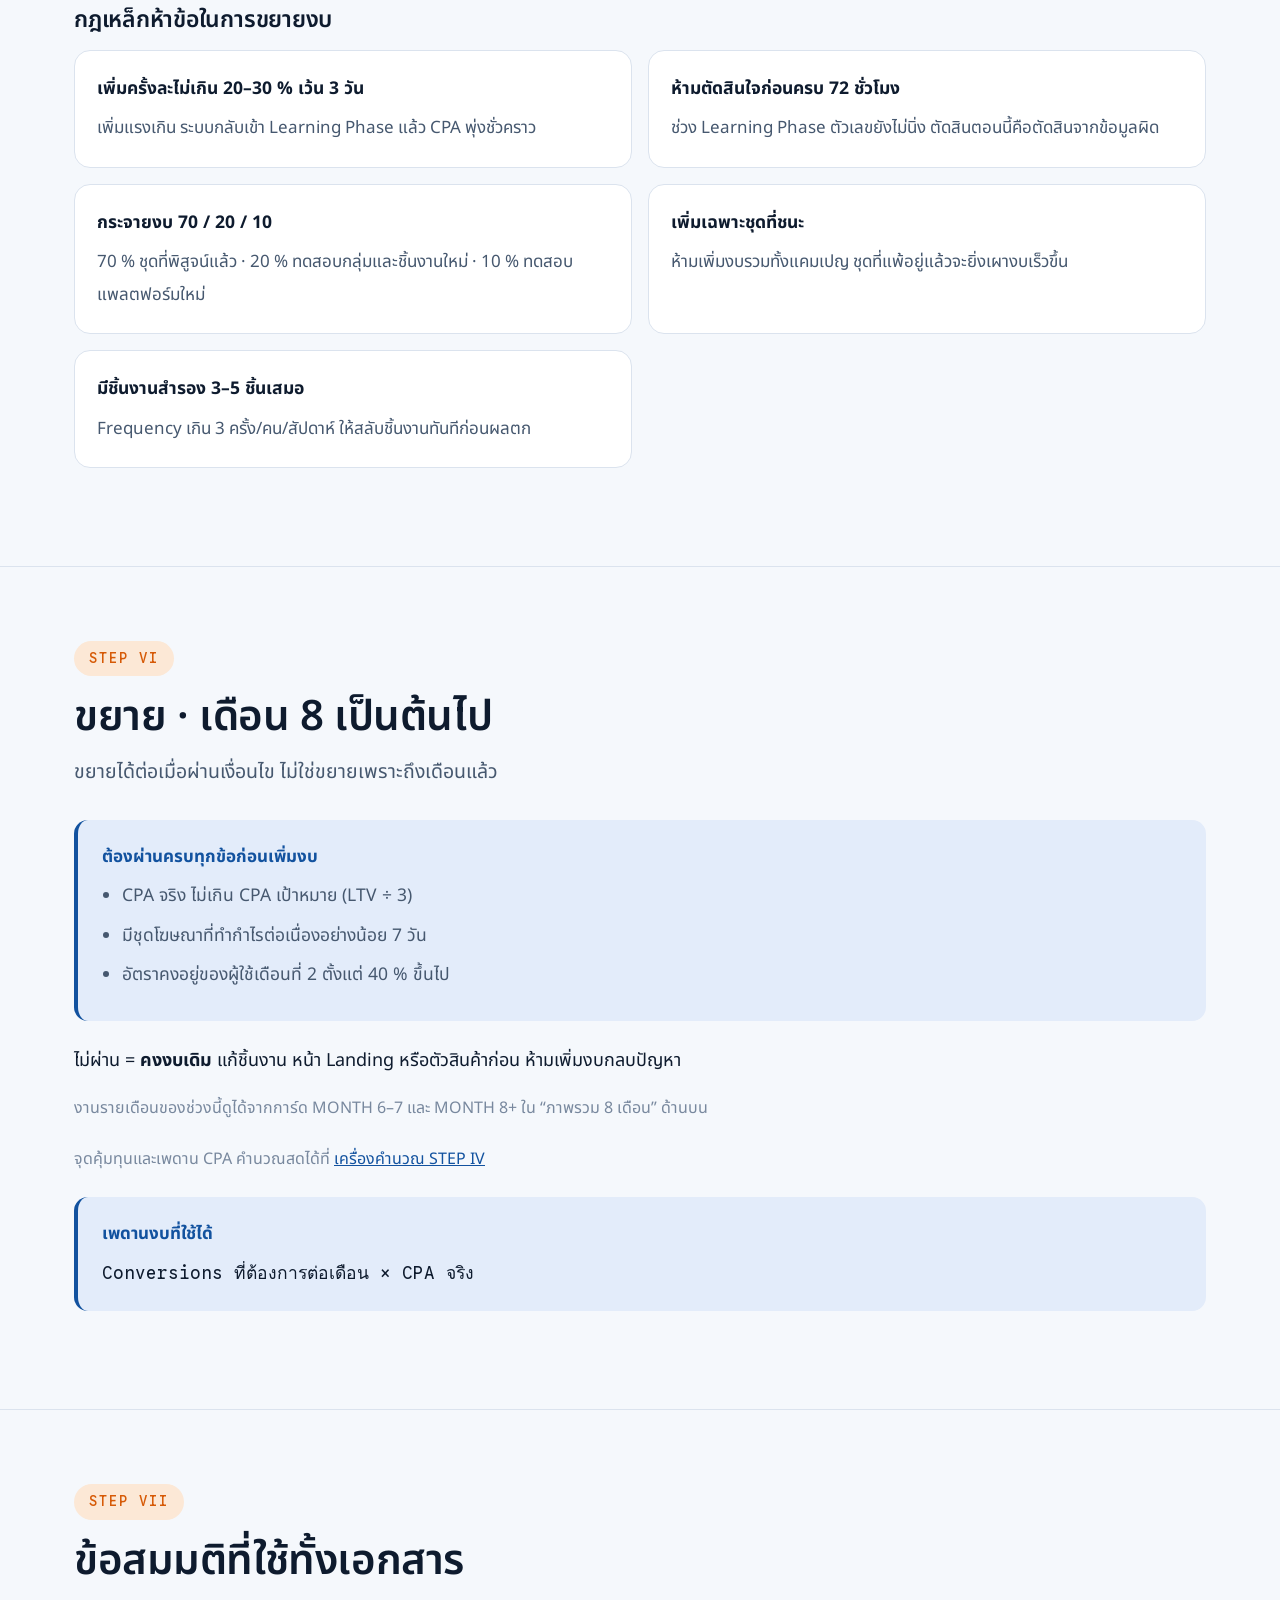
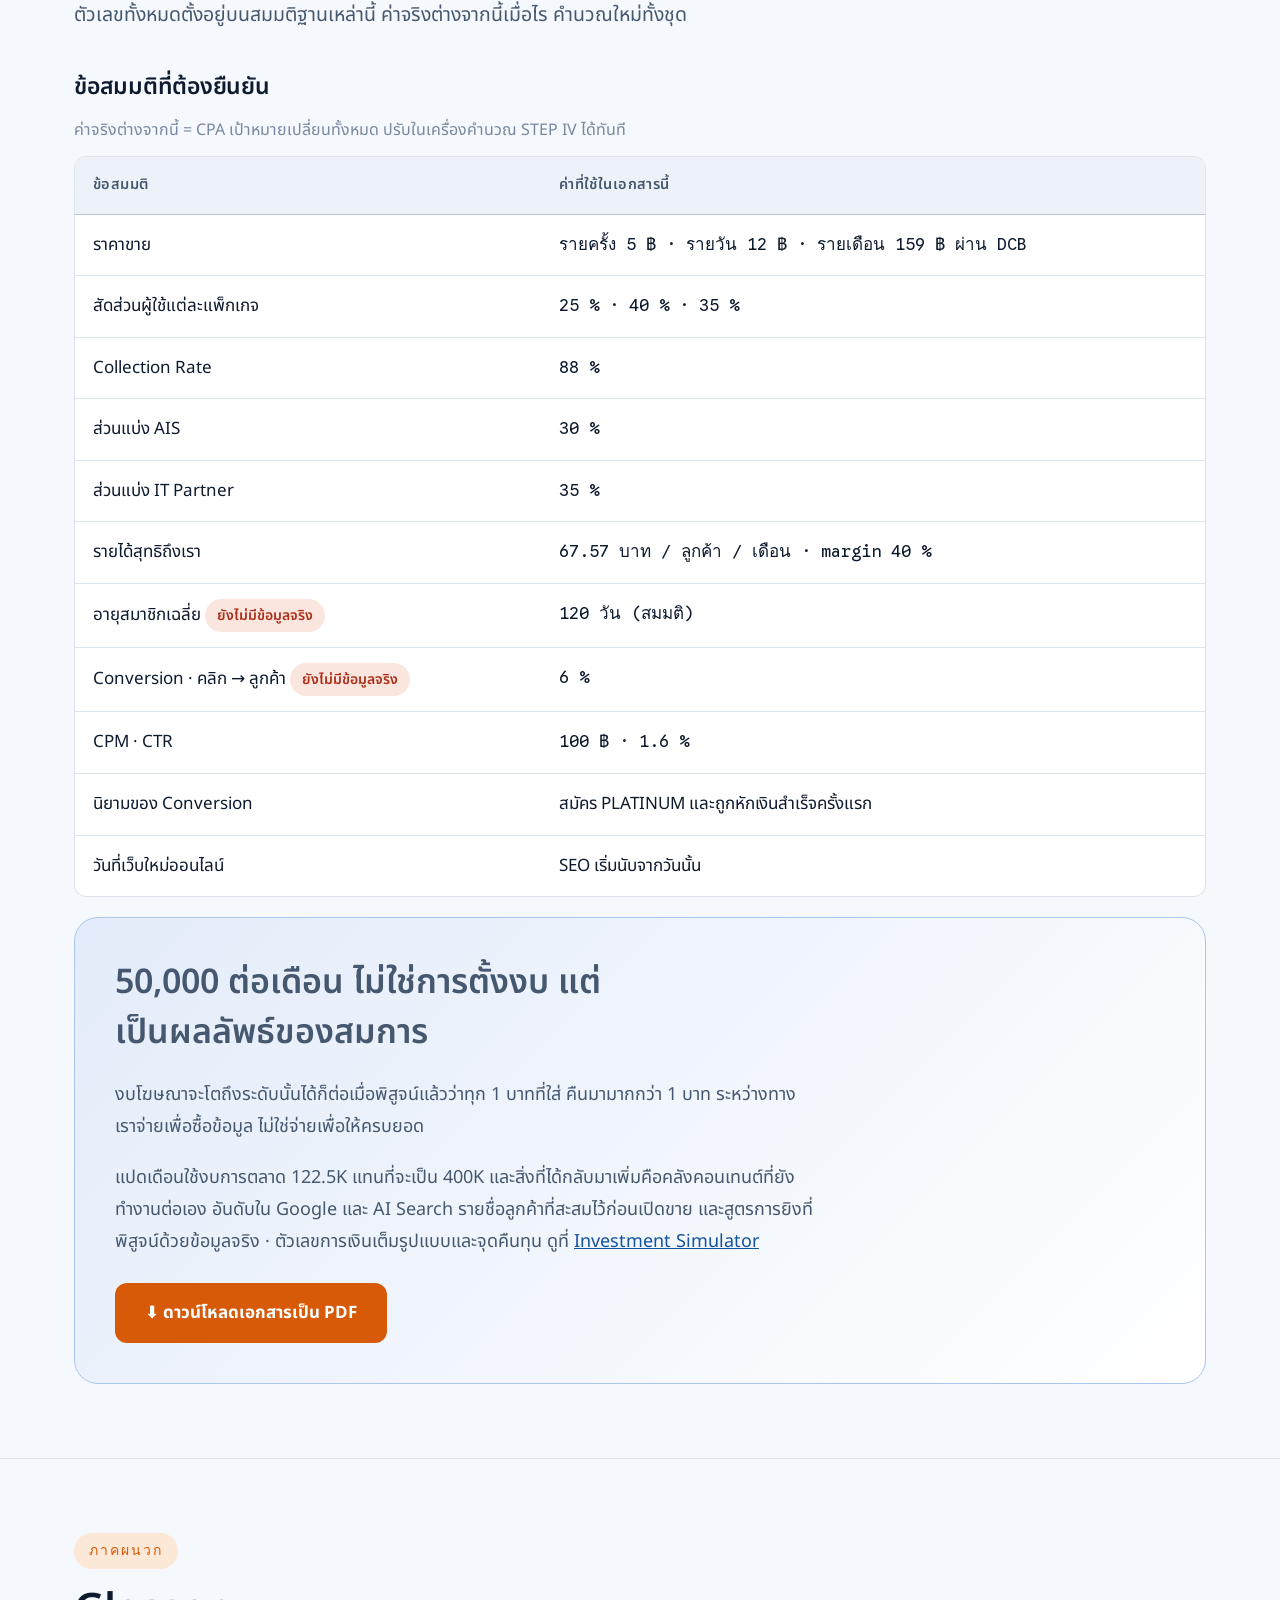
==== commit cededb65: "fix: sync ตัวเลขใน v1 ให้ตรงกับโมเดลใน v2 v1 กับ v2 ให้ตัวเลขคนละชุดมาตั้งแต่ v2 เปลี่ยนค่าตั้งต้นเป" ====
--- a/index.html
+++ b/index.html
@@ -55,6 +55,7 @@
       <a href="#step4">เครื่องคำนวณ</a>
       <a href="#step7">ข้อสมมติ</a>
       <a href="#glossary">ศัพท์</a>
+      <a href="https://bizwap.pages.dev/v2/" class="nav-sim">Simulator ↗</a>
     </div>
     <button class="pdf-btn js-print" type="button">⬇ PDF</button>
       <button class="theme-btn" id="theme-toggle" type="button"><span id="theme-icon">☾</span><span id="theme-label">โหมดมืด</span></button>
@@ -68,7 +69,7 @@
   <div class="flowline">
     <b>SEO</b><i>→</i><b>AEO</b><i>→</i><b>GEO</b><i>→</i><b>ทดสอบงบเล็ก</b><i>→</i><b>วัดผล</b><i>→</i><b>ปรับ</b><i>→</i><b>ขยาย</b>
   </div>
-  <p class="note">ต้นทุนคงที่ของทีมและระบบคือ 67,000 บาท/เดือน ตั้งเป็นก้อนตายตัวได้ถูกต้องแล้ว ส่วนงบโฆษณาและงบคอนเทนต์เป็นต้นทุนผันแปร เริ่มจากทดลองด้วยเงินหลักพัน เก็บตัวเลขจริง แล้วค่อยเพิ่ม ลด หรือหยุดตามผล</p>
+  <p class="note">ตัวเลขทุกตัวในเอกสารนี้มาจากชุดสมมติฐานเดียวกับ <a href="https://bizwap.pages.dev/v2/">Investment Simulator</a> · ต้นทุนคงที่ของทีมและระบบคือ 67,000 บาท/เดือน ตั้งเป็นก้อนตายตัวได้ถูกต้องแล้ว ส่วนงบโฆษณาและงบคอนเทนต์เป็นต้นทุนผันแปร เริ่มจากทดลองด้วยเงินหลักพัน เก็บตัวเลขจริง แล้วค่อยเพิ่ม ลด หรือหยุดตามผล</p>
   <div class="meta">
     <span><b>จัดทำ</b> 16 ก.ย. 2569</span>
     <span><b>ขอบเขต</b> 8 เดือนแรก</span>
@@ -90,7 +91,7 @@
         <div class="month">MONTH 1</div>
         <h3>เตรียมและตุนคอนเทนต์</h3>
         <ul><li>วิจัยคีย์เวิร์ด</li><li>ติดตั้ง Tracking</li><li>เขียนคอนเทนต์ตุนไว้ 30–40 ชิ้น</li><li>ตั้งเว็บคอนเทนต์</li></ul>
-        <div class="budget">คอนเทนต์ 3K–5K · ยังไม่ปล่อย ยังไม่ยิง</div>
+        <div class="budget">คอนเทนต์ 4K · ยังไม่ปล่อย ยังไม่ยิง</div>
         <button class="more-btn" type="button">รายละเอียด →</button>
         <div class="more" hidden>
           <h4>ทำไมเขียนก่อนปล่อย</h4>
@@ -112,7 +113,7 @@
         <div class="month">MONTH 2–3</div>
         <h3>ปล่อยคอนเทนต์</h3>
         <ul><li>ทยอยปล่อยวันละ 2–3 ชิ้น</li><li>AEO + GEO</li><li>Backlink ชุดแรก</li><li>Landing Page เก็บรายชื่อ</li></ul>
-        <div class="budget">คอนเทนต์ 3K–5K / เดือน · ยังไม่ยิง</div>
+        <div class="budget">คอนเทนต์ 4K / เดือน · ยังไม่ยิง</div>
         <button class="more-btn" type="button">รายละเอียด →</button>
         <div class="more" hidden>
           <h4>งานรายสัปดาห์</h4>
@@ -133,7 +134,7 @@
         <div class="month">MONTH 4–5</div>
         <h3>ทดสอบโฆษณา เก็บรายชื่อ</h3>
         <ul><li>Facebook / Instagram</li><li>3 ชุด × 3 ชิ้นงาน</li><li>เป้าหมาย: รายชื่อ ไม่ใช่ยอดขาย</li><li>สร้าง Retargeting Pool</li></ul>
-        <div class="budget">โฆษณา 2K–5K / เดือน</div>
+        <div class="budget">โฆษณา 3.5K / เดือน · คอนเทนต์ 4K</div>
         <button class="more-btn" type="button">รายละเอียด →</button>
         <div class="more" hidden>
           <h4>ทำไมยังวัดยอดขายไม่ได้</h4>
@@ -159,7 +160,7 @@
         <div class="month">MONTH 6–7</div>
         <h3>Organic ออกดอก · เปิดขาย</h3>
         <ul><li>คอนเทนต์รวม 130–170 ชิ้น</li><li>วิดีโอ TikTok</li><li>เดือน 7 เปิดตัดเงิน AIS</li><li>เริ่มวัด CPA จริง</li></ul>
-        <div class="budget">โฆษณา 5K–15K</div>
+        <div class="budget">โฆษณา 40K · คอนเทนต์ 4K</div>
         <button class="more-btn" type="button">รายละเอียด →</button>
         <div class="more" hidden>
           <h4>เดือน 6 — SEO เริ่มออกดอก</h4>
@@ -233,8 +234,8 @@
 
     <div class="stats">
       <div class="stat"><small>ต้นทุนคงที่ / เดือน</small><strong>67,000 ฿</strong><div class="note">ทีมและระบบ จ่ายเท่ากันทุกเดือน</div></div>
-      <div class="stat orange"><small>งบการตลาด / เดือน</small><strong>3K–20K ฿</strong><div class="note">ผันแปร ปรับขึ้นลงได้ตามผล</div></div>
-      <div class="stat good"><small>รวมที่ต้องเตรียม / เดือน</small><strong>70K–87K ฿</strong><div class="note">ช่วงเดือนที่ 1–5</div></div>
+      <div class="stat orange"><small>งบการตลาด / เดือน</small><strong>4K–44K ฿</strong><div class="note">ผันแปร ปรับขึ้นลงได้ตามผล</div></div>
+      <div class="stat good"><small>รวมที่ต้องเตรียม / เดือน</small><strong>71K–111K ฿</strong><div class="note">เดือน 1–3 ที่ 71K · เดือน 7–8 ที่ 111K</div></div>
     </div>
 
     <div class="callout">
@@ -262,9 +263,9 @@
       <table>
         <thead><tr><th></th><th>แนวทางเดิม · งบตายตัว</th><th>แนวทางที่เสนอ · ผูกกับผลลัพธ์</th></tr></thead>
         <tbody>
-          <tr><td>งบเดือน 1–2</td><td class="n">50K</td><td class="n">3K–5K <span style="color:var(--ink-faint)">(คอนเทนต์)</span></td></tr>
-          <tr><td>งบเดือน 3</td><td class="n">50K</td><td class="n">3K–5K <span style="color:var(--ink-faint)">(คอนเทนต์)</span></td></tr>
-          <tr><td>งบเดือน 4–5</td><td class="n">50K</td><td class="n">5K–10K <span style="color:var(--ink-faint)">(คอนเทนต์ + ทดสอบ)</span></td></tr>
+          <tr><td>งบเดือน 1–3</td><td class="n">50K</td><td class="n">4K <span style="color:var(--ink-faint)">(คอนเทนต์)</span></td></tr>
+          <tr><td>งบเดือน 4–6</td><td class="n">50K</td><td class="n">7.5K <span style="color:var(--ink-faint)">(คอนเทนต์ + ทดสอบ)</span></td></tr>
+          <tr><td>งบเดือน 7–8</td><td class="n">50K</td><td class="n">44K <span style="color:var(--ink-faint)">(หลังพิสูจน์ CPA แล้ว)</span></td></tr>
           <tr><td>ฐานการตัดสินใจ</td><td>ปฏิทิน</td><td>CPA / ROAS จริง</td></tr>
           <tr><td>ความเสี่ยงสูงสุด</td><td><span class="pill bad">เผางบก่อนรู้จักลูกค้า</span></td><td><span class="pill good">จำกัดขาดทุนที่หลักพัน</span></td></tr>
           <tr><td>สิ่งที่เหลือเมื่อหยุดจ่าย</td><td>ไม่เหลืออะไร ทราฟฟิกเป็นศูนย์ทันที</td><td>คลังคอนเทนต์ + อันดับ SEO + สูตรยิงที่พิสูจน์แล้ว</td></tr>
@@ -275,7 +276,7 @@
     <h3>งบการตลาด 8 เดือน เทียบกัน</h3>
     <p class="hint" style="margin-bottom:10px">เฉพาะงบการตลาด ยังไม่รวมต้นทุนคงที่ 67K บาท/เดือน ซึ่งเท่ากันทั้งสองแนวทาง</p>
     <div class="chart">
-      <svg viewBox="0 0 680 300" role="img" aria-label="กราฟแท่งเทียบงบการตลาดรายเดือน 8 เดือน ระหว่างงบตายตัว 50,000 บาททุกเดือน กับแผนที่เสนอซึ่งเริ่มที่ 4,000 บาทแล้วค่อยเพิ่มตามผลลัพธ์">
+      <svg viewBox="0 0 680 300" role="img" aria-label="กราฟแท่งเทียบงบการตลาดรายเดือน 8 เดือน ระหว่างงบตายตัว 50,000 บาททุกเดือน กับแผนที่เสนอซึ่งเริ่มที่ 4,000 บาทแล้วเพิ่มเป็น 44,000 หลังพิสูจน์ต้นทุนต่อลูกค้าแล้ว">
         <line class="grid-line" x1="62" y1="250" x2="668" y2="250"></line>
         <line class="grid-line" x1="62" y1="192.5" x2="668" y2="192.5"></line>
         <line class="grid-line" x1="62" y1="135" x2="668" y2="135"></line>
@@ -294,15 +295,15 @@
         <rect class="bar-fixed" x="219.5" y="20" width="26" height="230"></rect>
         <rect class="bar-prop"  x="249.5" y="231.6" width="26" height="18.4"></rect>
         <rect class="bar-fixed" x="294.2" y="20" width="26" height="230"></rect>
-        <rect class="bar-prop"  x="324.2" y="220.1" width="26" height="29.9"></rect>
+        <rect class="bar-prop"  x="324.2" y="215.5" width="26" height="34.5"></rect>
         <rect class="bar-fixed" x="369.0" y="20" width="26" height="230"></rect>
-        <rect class="bar-prop"  x="399.0" y="220.1" width="26" height="29.9"></rect>
+        <rect class="bar-prop"  x="399.0" y="215.5" width="26" height="34.5"></rect>
         <rect class="bar-fixed" x="443.8" y="20" width="26" height="230"></rect>
-        <rect class="bar-prop"  x="473.8" y="190.2" width="26" height="59.8"></rect>
+        <rect class="bar-prop"  x="473.8" y="215.5" width="26" height="34.5"></rect>
         <rect class="bar-fixed" x="518.5" y="20" width="26" height="230"></rect>
-        <rect class="bar-prop"  x="548.5" y="190.2" width="26" height="59.8"></rect>
+        <rect class="bar-prop"  x="548.5" y="47.6" width="26" height="202.4"></rect>
         <rect class="bar-fixed" x="593.2" y="20" width="26" height="230"></rect>
-        <rect class="bar-prop"  x="623.2" y="144.2" width="26" height="105.8"></rect>
+        <rect class="bar-prop"  x="623.2" y="47.6" width="26" height="202.4"></rect>
 
         <text class="axis-text" x="99.0" y="272" text-anchor="middle">เดือน 1</text>
         <text class="axis-text" x="173.8" y="272" text-anchor="middle">เดือน 2</text>
@@ -312,14 +313,14 @@
         <text class="axis-text" x="472.8" y="272" text-anchor="middle">เดือน 6</text>
         <text class="axis-text" x="547.5" y="272" text-anchor="middle">เดือน 7</text>
         <text class="axis-text" x="622.2" y="272" text-anchor="middle">เดือน 8</text>
-        <text class="axis-text" x="622.2" y="288" text-anchor="middle">ตาม ROAS</text>
+        <text class="axis-text" x="622.2" y="288" text-anchor="middle">หลังพิสูจน์ CPA</text>
       </svg>
     </div>
     <div class="legend">
       <span><i class="swatch" style="background:var(--line-strong)"></i>งบตายตัว 50K — รวม 8 เดือน 400K บาท</span>
-      <span><i class="swatch" style="background:var(--blue)"></i>แผนที่เสนอ — รวม 8 เดือน ประมาณ 74K บาท</span>
-    </div>
-    <p style="margin-top:16px">ส่วนต่าง 326K ไม่ได้หายไป — เก็บไว้ใช้ตอนรู้แล้วว่า 1 บาทที่ใส่ คืนมาเท่าไร ยิ่งโปรเจกต์ยาว 8 เดือน การตั้งงบตายตัวยิ่งเสียหายหนัก เพราะจ่ายเต็มทุกเดือนตั้งแต่ยังไม่มีอะไรขาย</p>
+      <span><i class="swatch" style="background:var(--blue)"></i>แผนที่เสนอ — รวม 8 เดือน 122.5K บาท</span>
+    </div>
+    <p style="margin-top:16px">ส่วนต่าง 277.5K ไม่ได้หายไป — เก็บไว้ใช้ตอนรู้แล้วว่า 1 บาทที่ใส่ คืนมาเท่าไร สังเกตว่าเดือน 7–8 แผนนี้ยิงถึง 44K ต่อเดือน <strong>ใกล้เคียง 50K ที่เคยจะตั้งไว้ตายตัว</strong> — ต่างกันตรงที่ตอนนั้นเรารู้ต้นทุนต่อลูกค้าจริงแล้ว ไม่ได้จ่ายตั้งแต่เดือนแรกที่ยังไม่มีอะไรขาย</p>
   </div>
 </section>
 
@@ -412,7 +413,7 @@
     </div>
 
     <div class="grid">
-      <div class="card"><div class="kicker">2K–5K</div><h3>งบต่อเดือน</h3><p>วันละ 100–150 บาท จำกัดความเสียหายสูงสุดไว้ที่หลักพัน ไม่ใช่หลักหมื่น</p></div>
+      <div class="card"><div class="kicker">3.5K</div><h3>งบโฆษณาต่อเดือน</h3><p>วันละราว 115 บาท จำกัดความเสียหายสูงสุดไว้ที่หลักพัน ไม่ใช่หลักหมื่น</p></div>
       <div class="card"><div class="kicker">3 × 3</div><h3>ชุดโฆษณา × ชิ้นงาน</h3><p>3–4 กลุ่มเป้าหมาย คูณกับ 3–4 ชิ้นงาน เพื่อรู้ว่ากลุ่มไหนและภาพแบบไหนชนะ</p></div>
       <div class="card"><div class="kicker orange">CPL</div><h3>วัดค่าได้รายชื่อ</h3><p>ระบบยังขายไม่ได้ จึงวัดค่าใช้จ่ายต่อการได้รายชื่อ 1 คน ไม่ใช่ CPA อย่าเอาไปเทียบเพดาน CPA</p></div>
     </div>
@@ -725,13 +726,15 @@
       <table>
         <thead><tr><th>ข้อสมมติ</th><th>ค่าที่ใช้ในเอกสารนี้</th></tr></thead>
         <tbody>
-          <tr><td>ราคาขาย</td><td class="n">รายครั้ง 3 ฿ · รายวัน 9 ฿ · รายเดือน 99 ฿ ผ่าน DCB</td></tr>
-          <tr><td>Collection Rate</td><td class="n">82 %</td></tr>
+          <tr><td>ราคาขาย</td><td class="n">รายครั้ง 5 ฿ · รายวัน 12 ฿ · รายเดือน 159 ฿ ผ่าน DCB</td></tr>
+          <tr><td>สัดส่วนผู้ใช้แต่ละแพ็กเกจ</td><td class="n">25 % · 40 % · 35 %</td></tr>
+          <tr><td>Collection Rate</td><td class="n">88 %</td></tr>
           <tr><td>ส่วนแบ่ง AIS</td><td class="n">30 %</td></tr>
           <tr><td>ส่วนแบ่ง IT Partner</td><td class="n">35 %</td></tr>
-          <tr><td>รายได้สุทธิถึงเรา</td><td class="n">ขึ้นกับสัดส่วนแพ็กเกจ — คำนวณใน STEP IV</td></tr>
-          <tr><td>อายุสมาชิกเฉลี่ย <span class="pill bad">ยังไม่มีข้อมูลจริง</span></td><td class="n">60 วัน (สมมติ)</td></tr>
-          <tr><td>Conversion จาก DAU</td><td class="n">8 %</td></tr>
+          <tr><td>รายได้สุทธิถึงเรา</td><td class="n">67.57 บาท / ลูกค้า / เดือน · margin 40 %</td></tr>
+          <tr><td>อายุสมาชิกเฉลี่ย <span class="pill bad">ยังไม่มีข้อมูลจริง</span></td><td class="n">120 วัน (สมมติ)</td></tr>
+          <tr><td>Conversion · คลิก → ลูกค้า <span class="pill bad">ยังไม่มีข้อมูลจริง</span></td><td class="n">6 %</td></tr>
+          <tr><td>CPM · CTR</td><td class="n">100 ฿ · 1.6 %</td></tr>
           <tr><td>นิยามของ Conversion</td><td>สมัคร PLATINUM และถูกหักเงินสำเร็จครั้งแรก</td></tr>
           <tr><td>วันที่เว็บใหม่ออนไลน์</td><td>SEO เริ่มนับจากวันนั้น</td></tr>
         </tbody>
@@ -741,7 +744,7 @@
     <div class="investor">
       <p class="quote">50,000 ต่อเดือน ไม่ใช่การตั้งงบ แต่เป็นผลลัพธ์ของสมการ</p>
       <p>งบโฆษณาจะโตถึงระดับนั้นได้ก็ต่อเมื่อพิสูจน์แล้วว่าทุก 1 บาทที่ใส่ คืนมามากกว่า 1 บาท ระหว่างทางเราจ่ายเพื่อซื้อข้อมูล ไม่ใช่จ่ายเพื่อให้ครบยอด</p>
-      <p style="margin-bottom:0">แปดเดือนใช้งบการตลาดราว 74K แทนที่จะเป็น 400K และสิ่งที่ได้กลับมาเพิ่มคือคลังคอนเทนต์ที่ยังทำงานต่อเอง อันดับใน Google และ AI Search รายชื่อลูกค้าที่สะสมไว้ก่อนเปิดขาย และสูตรการยิงที่พิสูจน์ด้วยข้อมูลจริง</p>
+      <p style="margin-bottom:0">แปดเดือนใช้งบการตลาด 122.5K แทนที่จะเป็น 400K และสิ่งที่ได้กลับมาเพิ่มคือคลังคอนเทนต์ที่ยังทำงานต่อเอง อันดับใน Google และ AI Search รายชื่อลูกค้าที่สะสมไว้ก่อนเปิดขาย และสูตรการยิงที่พิสูจน์ด้วยข้อมูลจริง · ตัวเลขการเงินเต็มรูปแบบและจุดคืนทุน ดูที่ <a href="https://bizwap.pages.dev/v2/">Investment Simulator</a></p>
     
       <button class="pdf-cta js-print" type="button">⬇ ดาวน์โหลดเอกสารเป็น PDF</button>
     </div>
--- a/css/style.css
+++ b/css/style.css
@@ -525,3 +525,5 @@
   thead{display:table-header-group}
   tr.total td{border-top:1.2pt solid var(--ink)}
 }
+
+.nav-links a.nav-sim{color:var(--orange)}
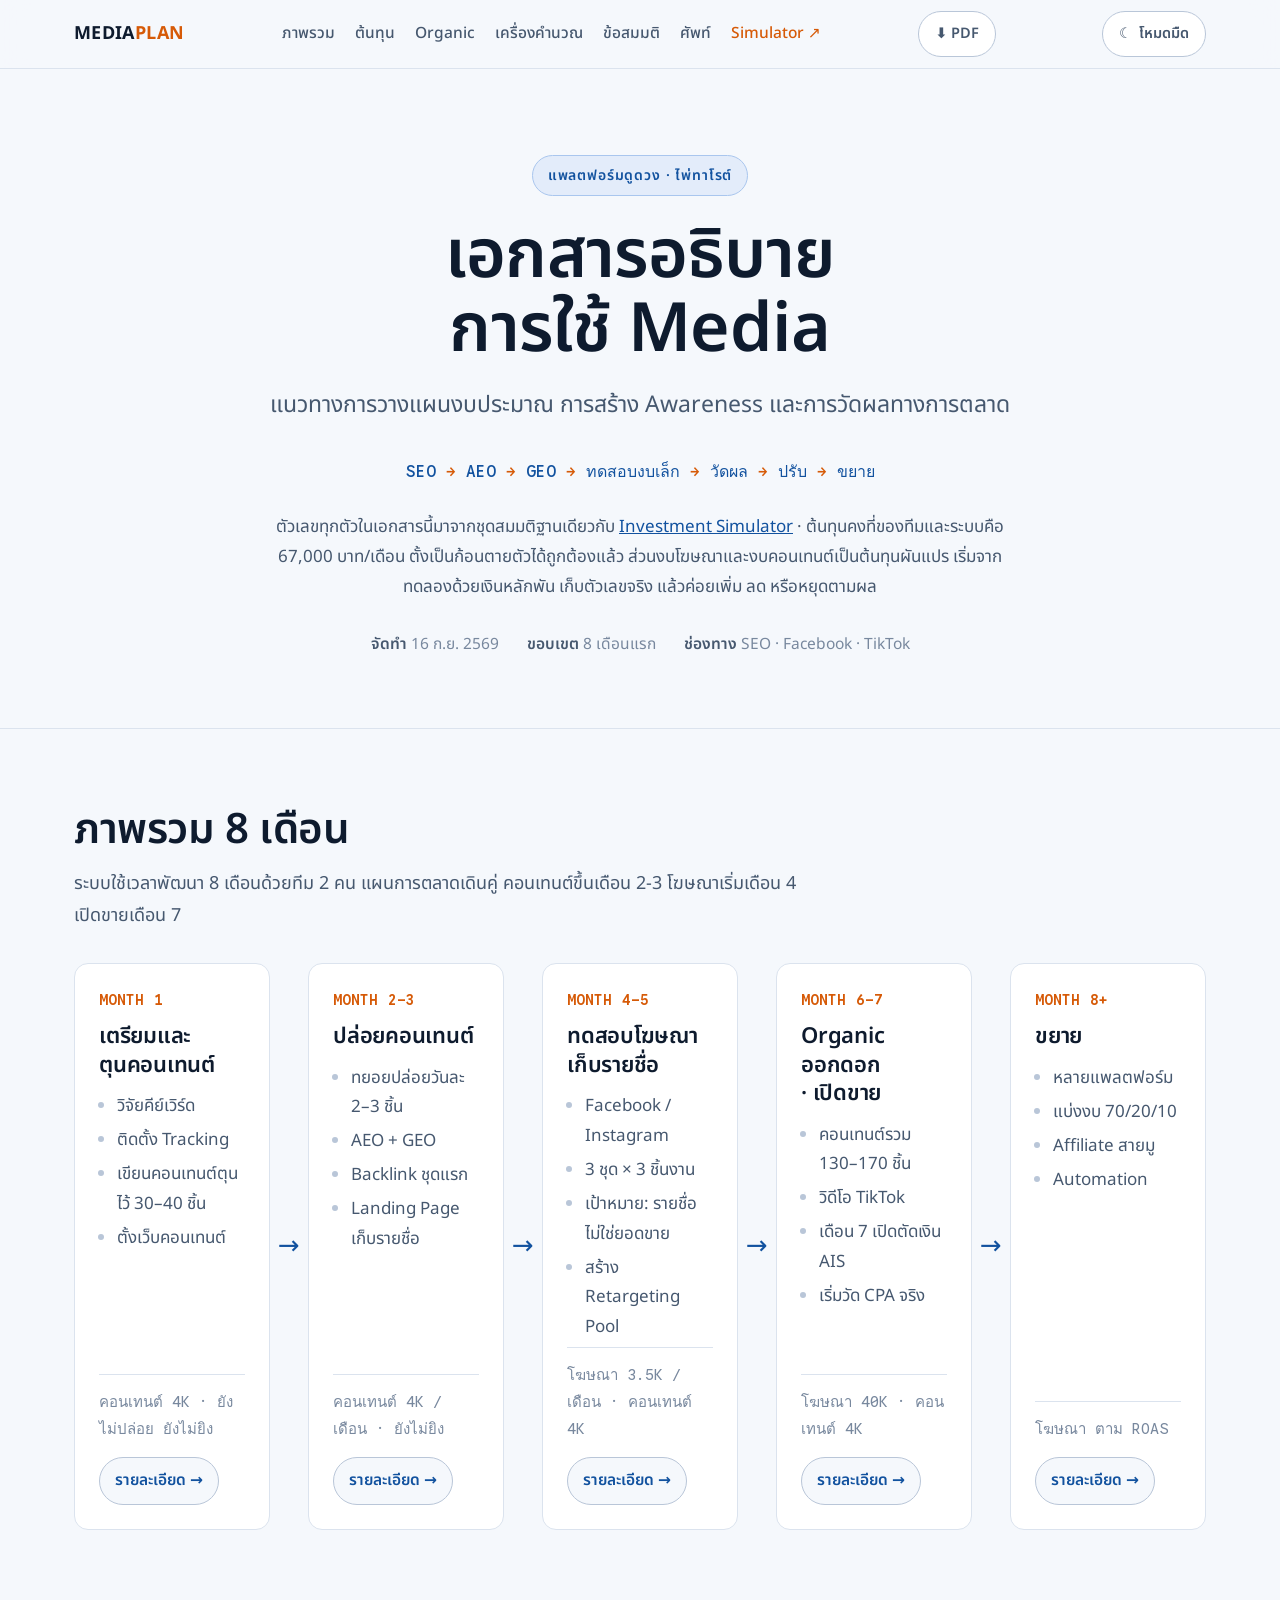
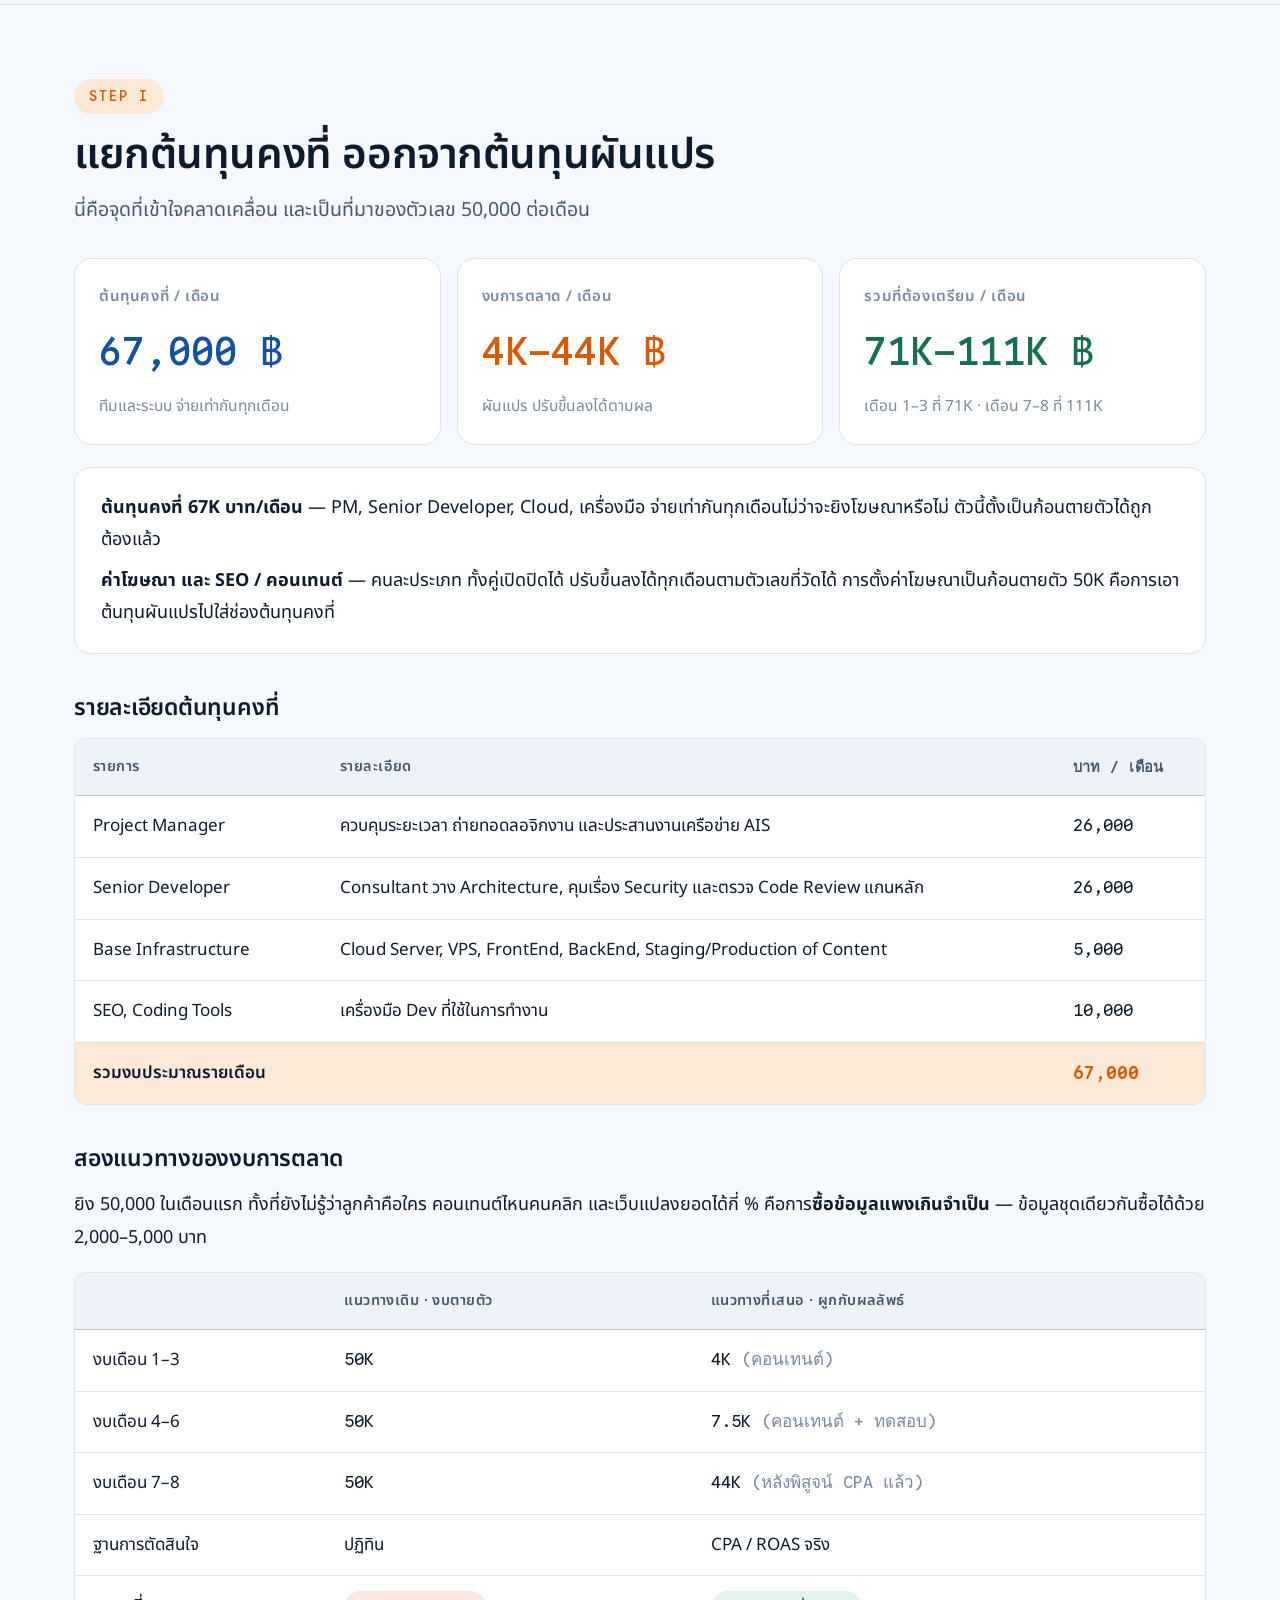
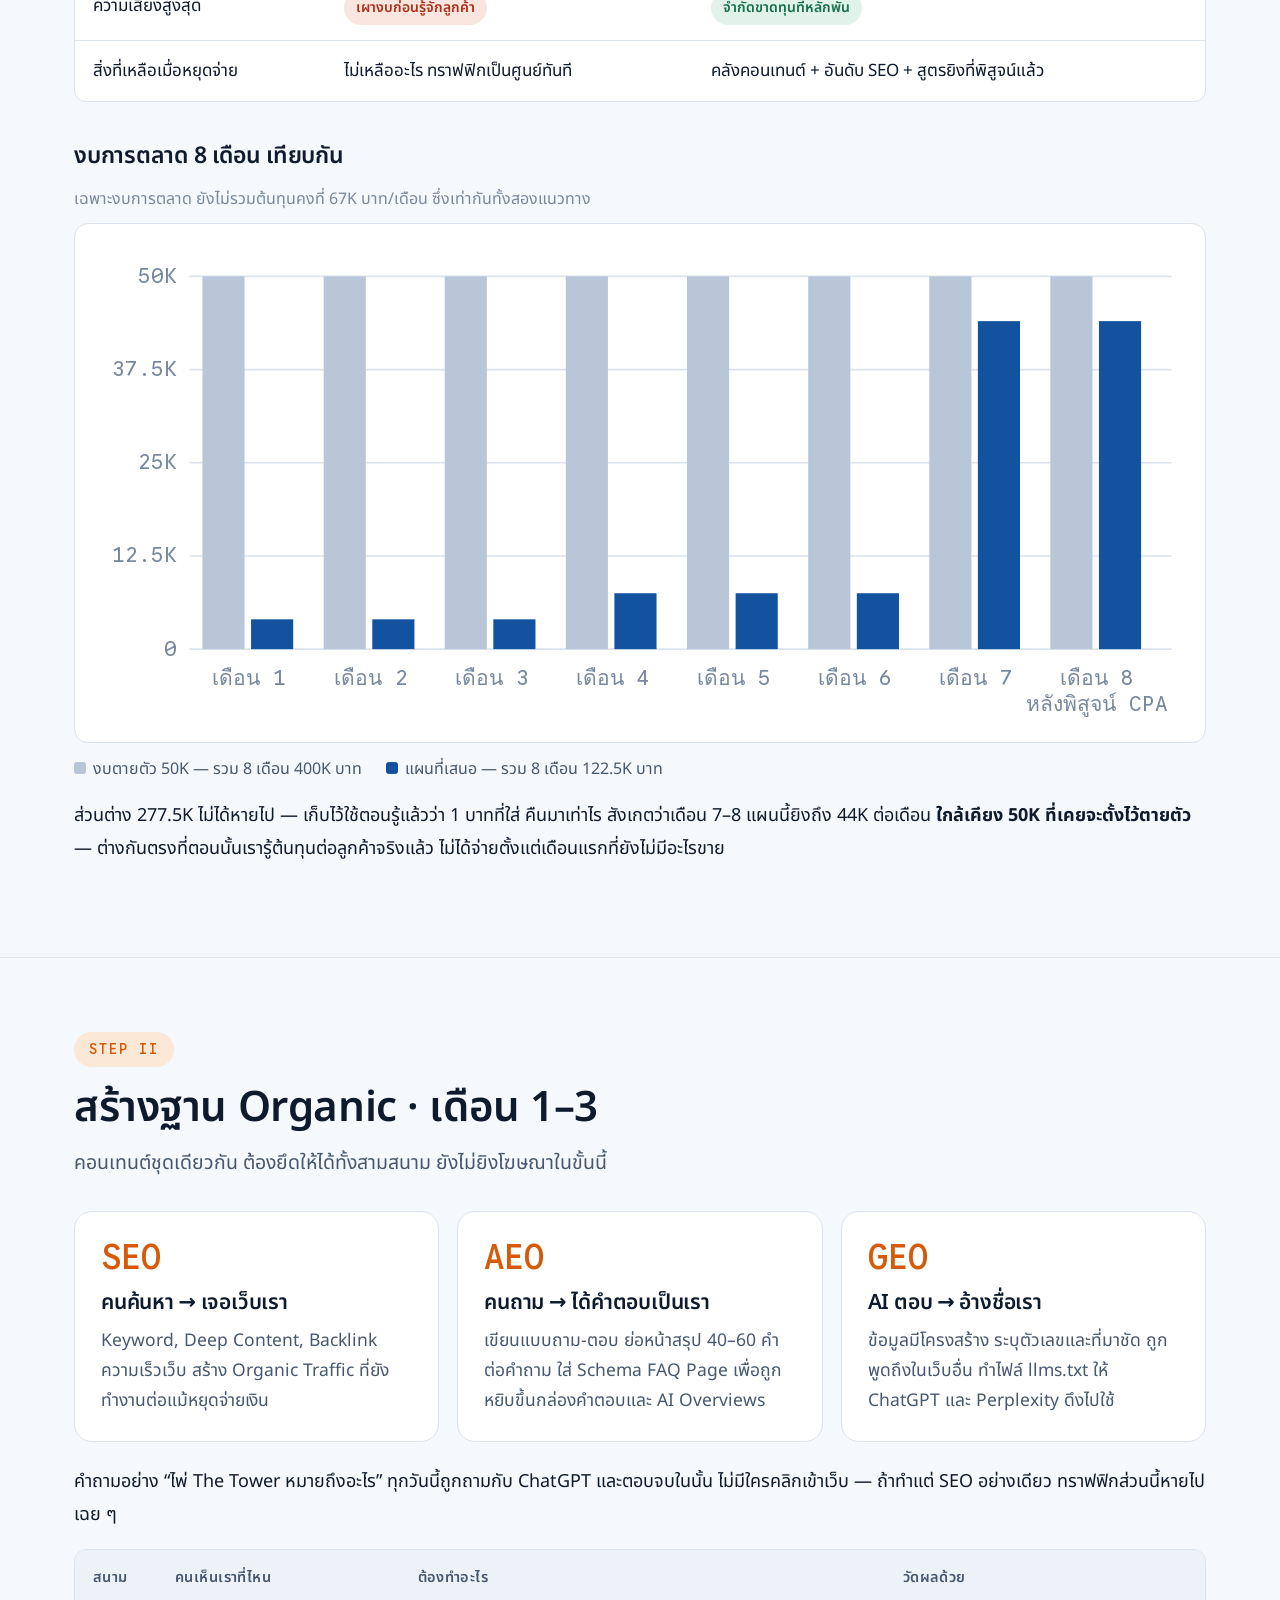
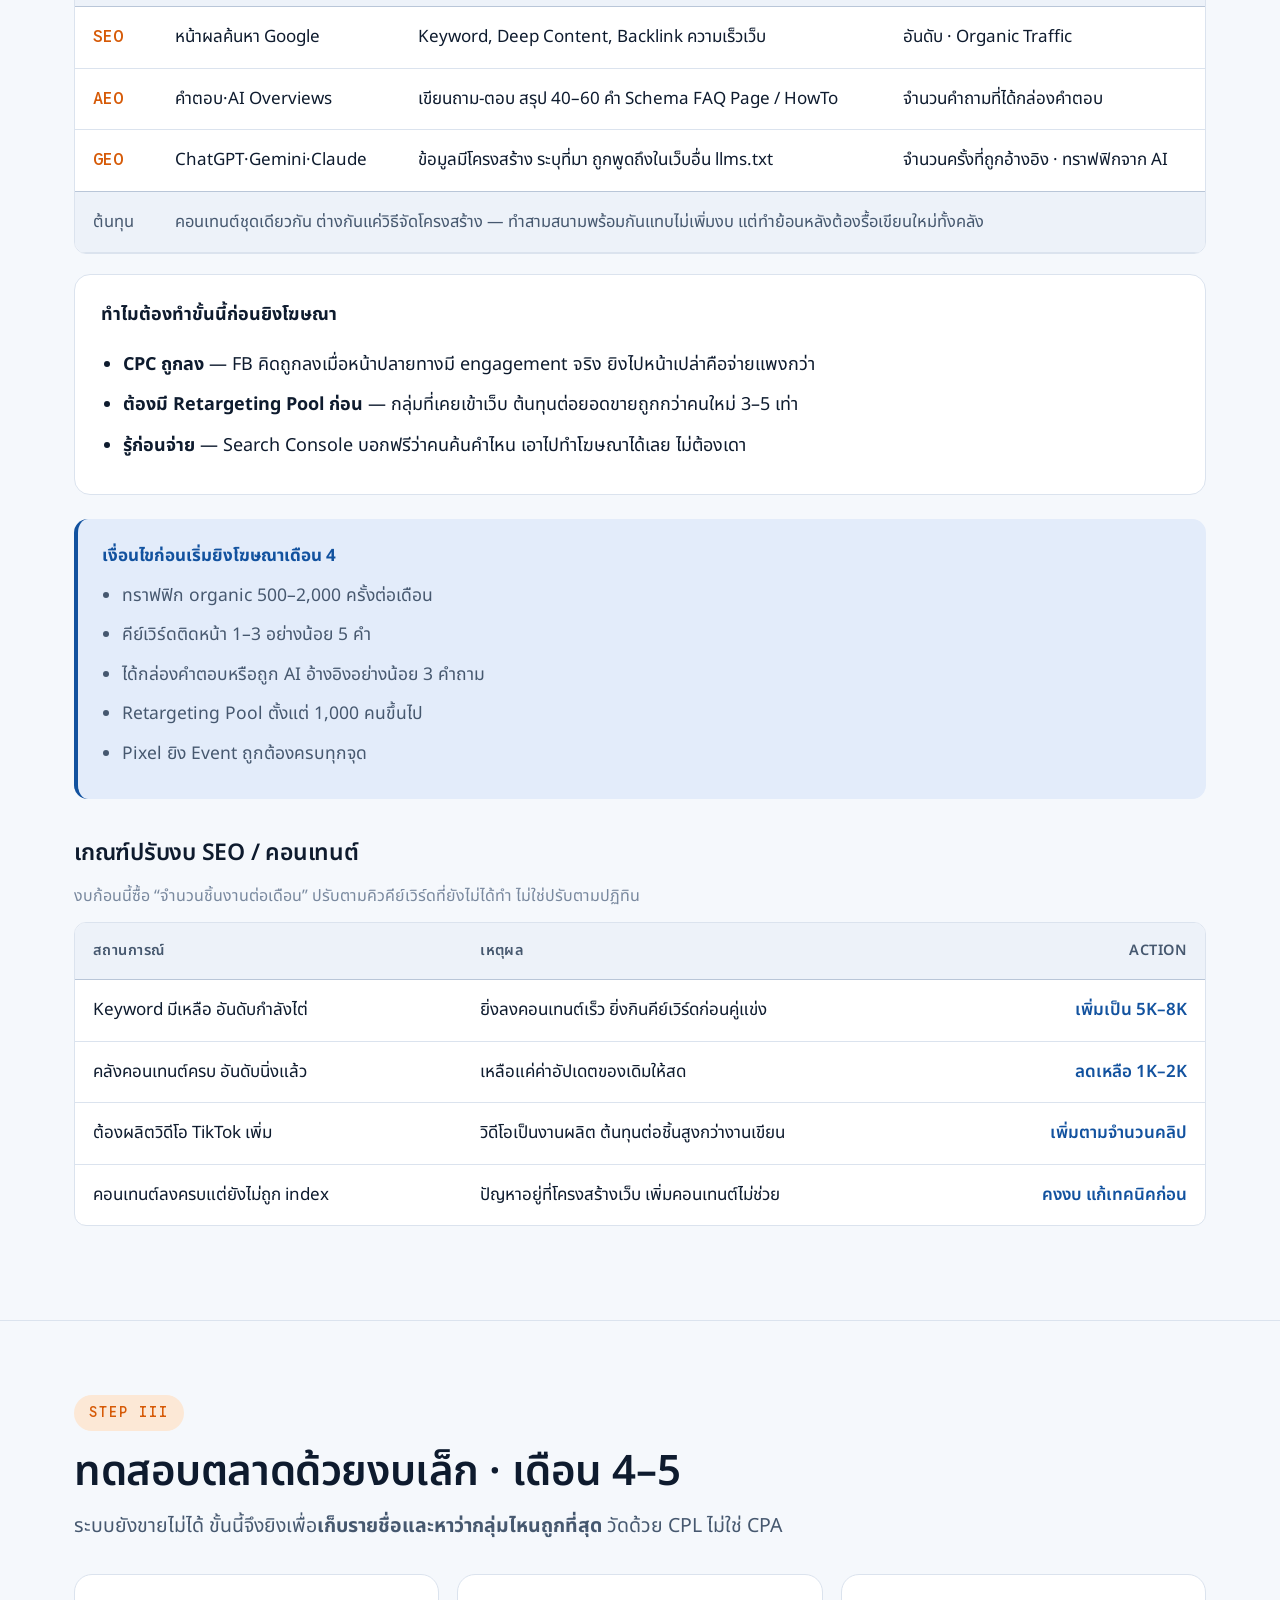
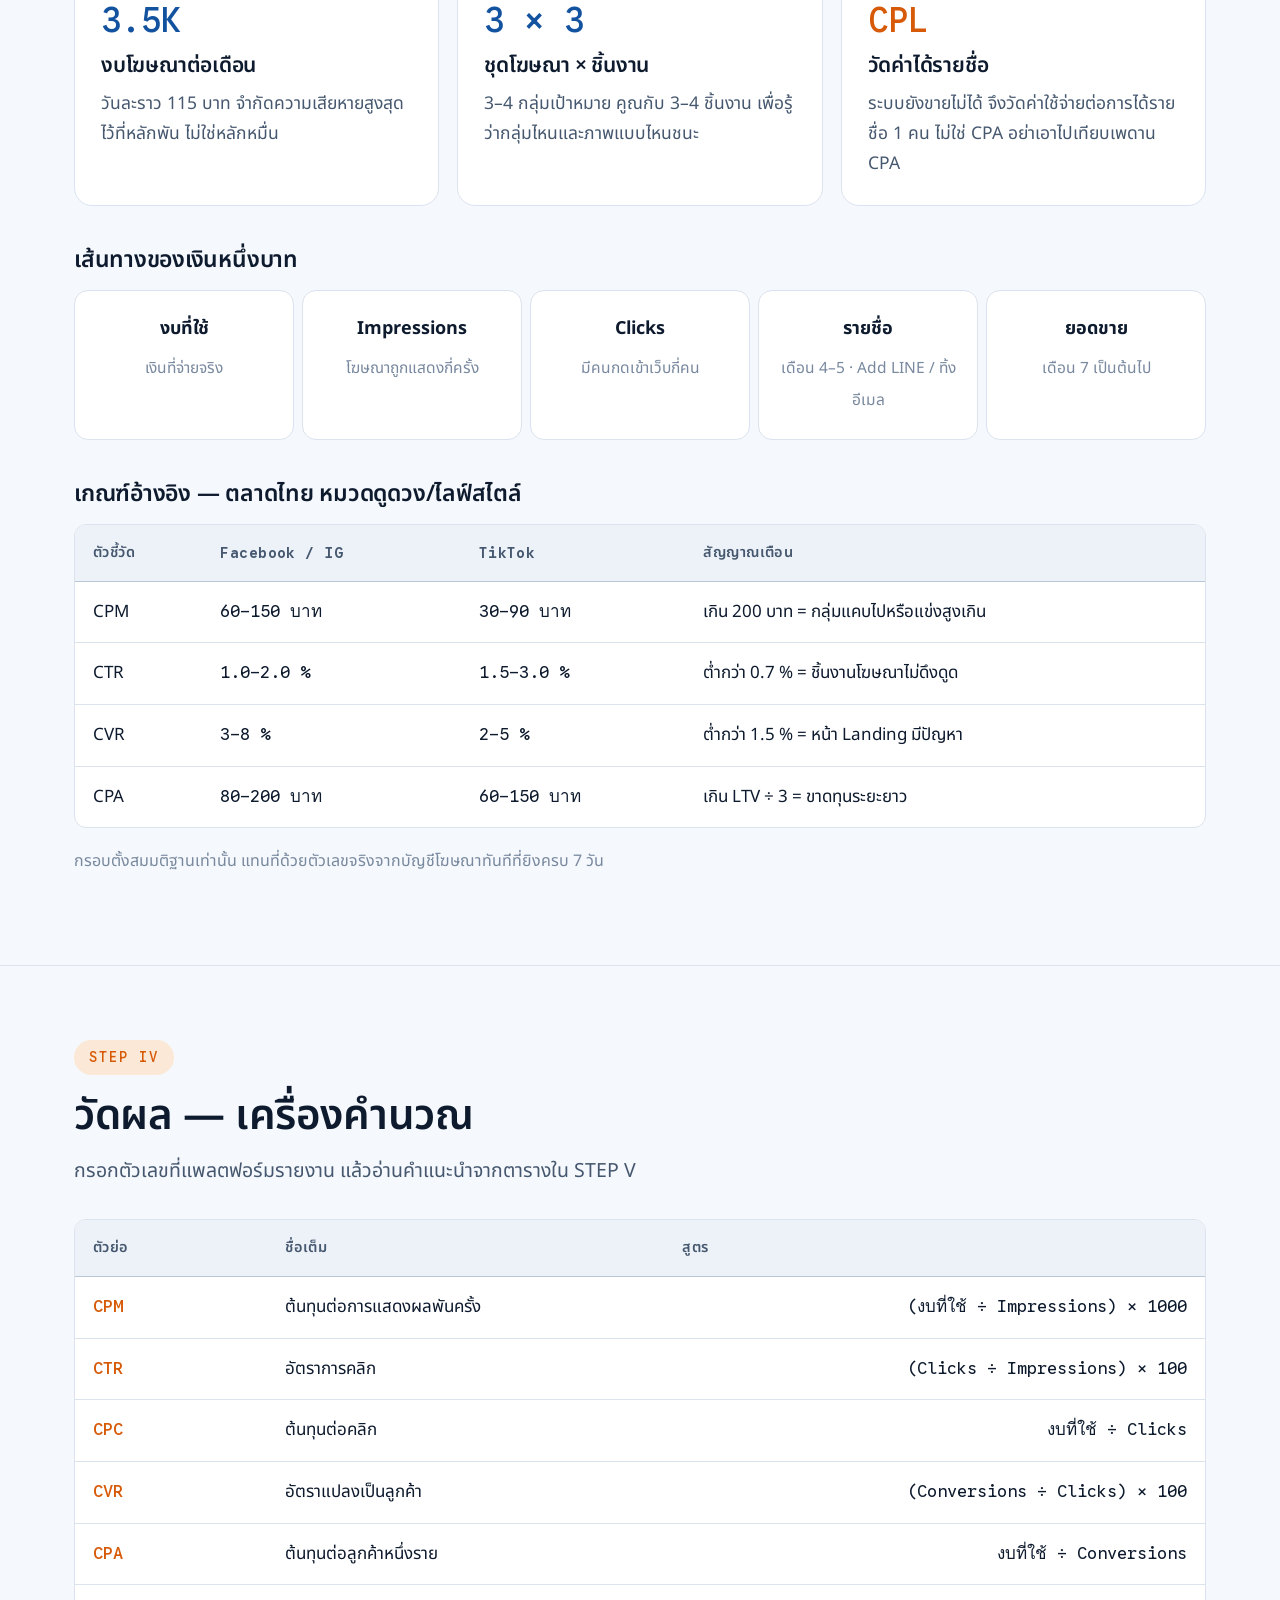
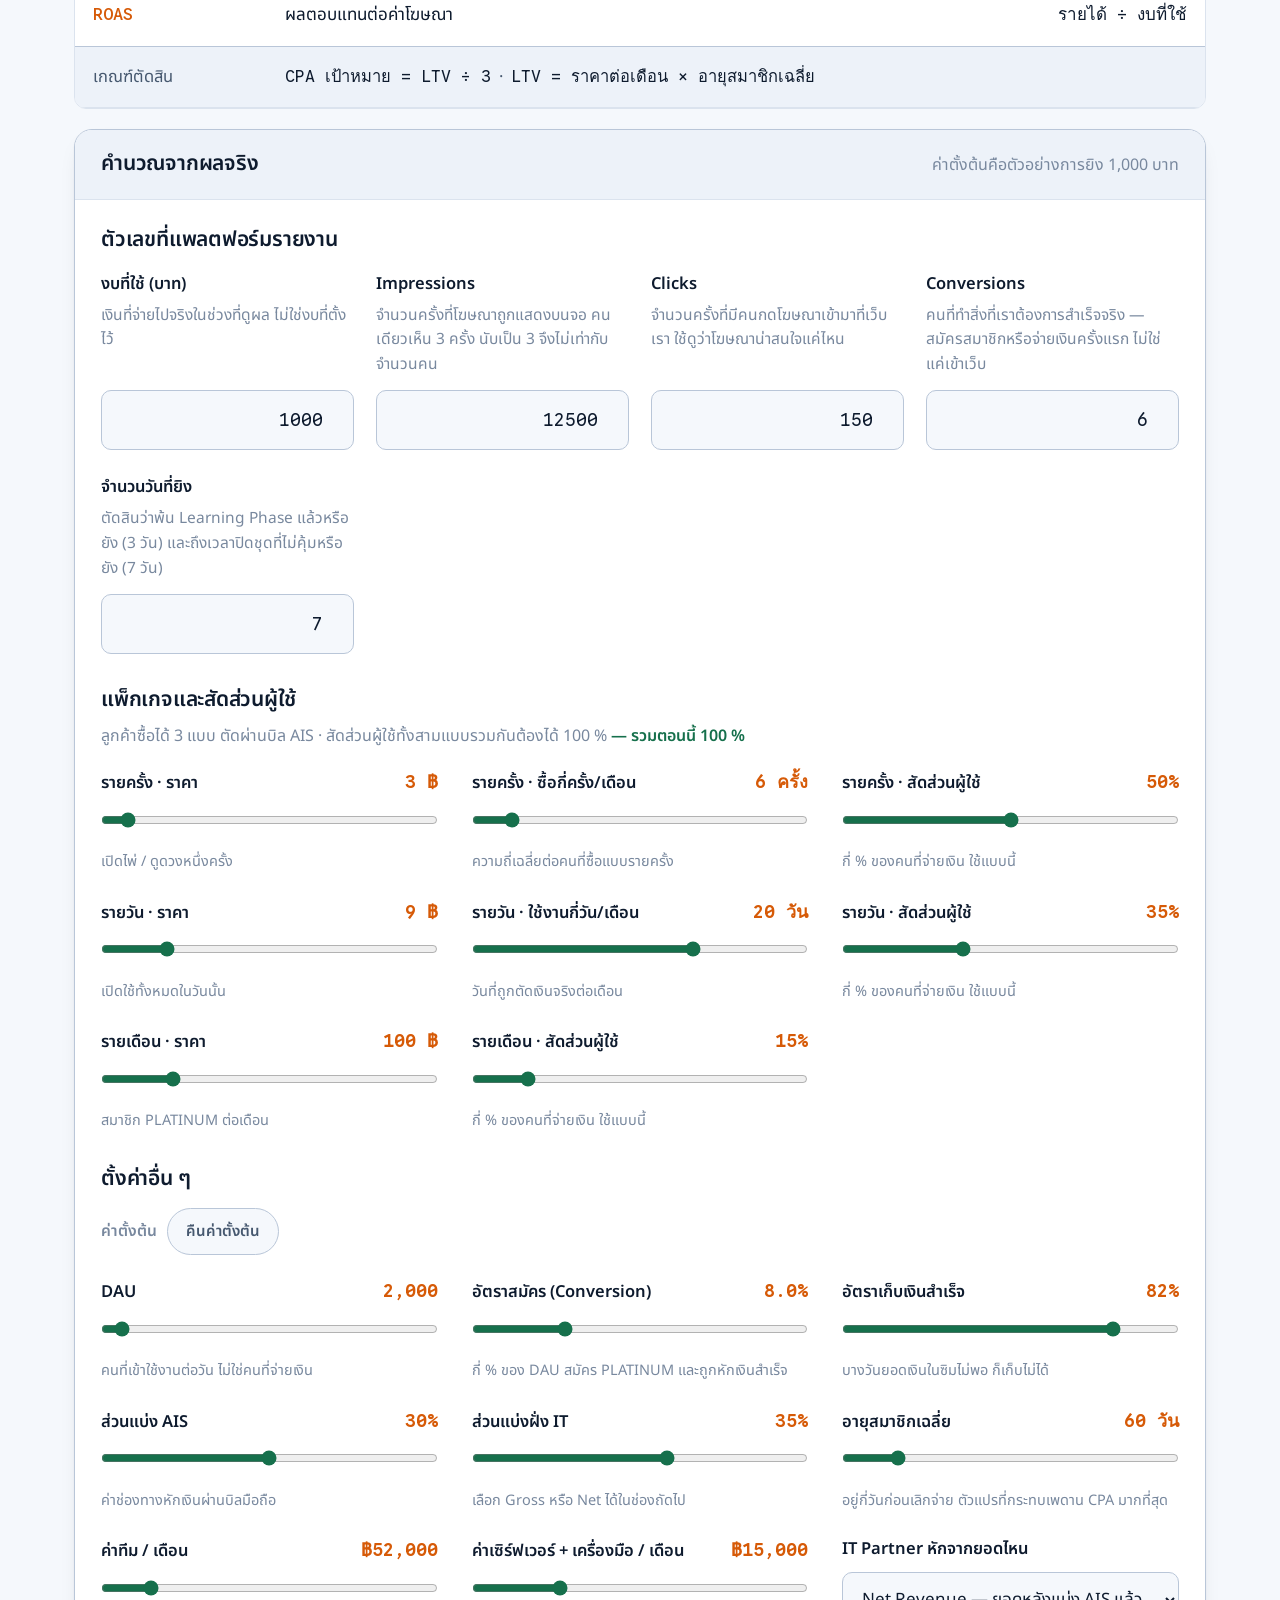
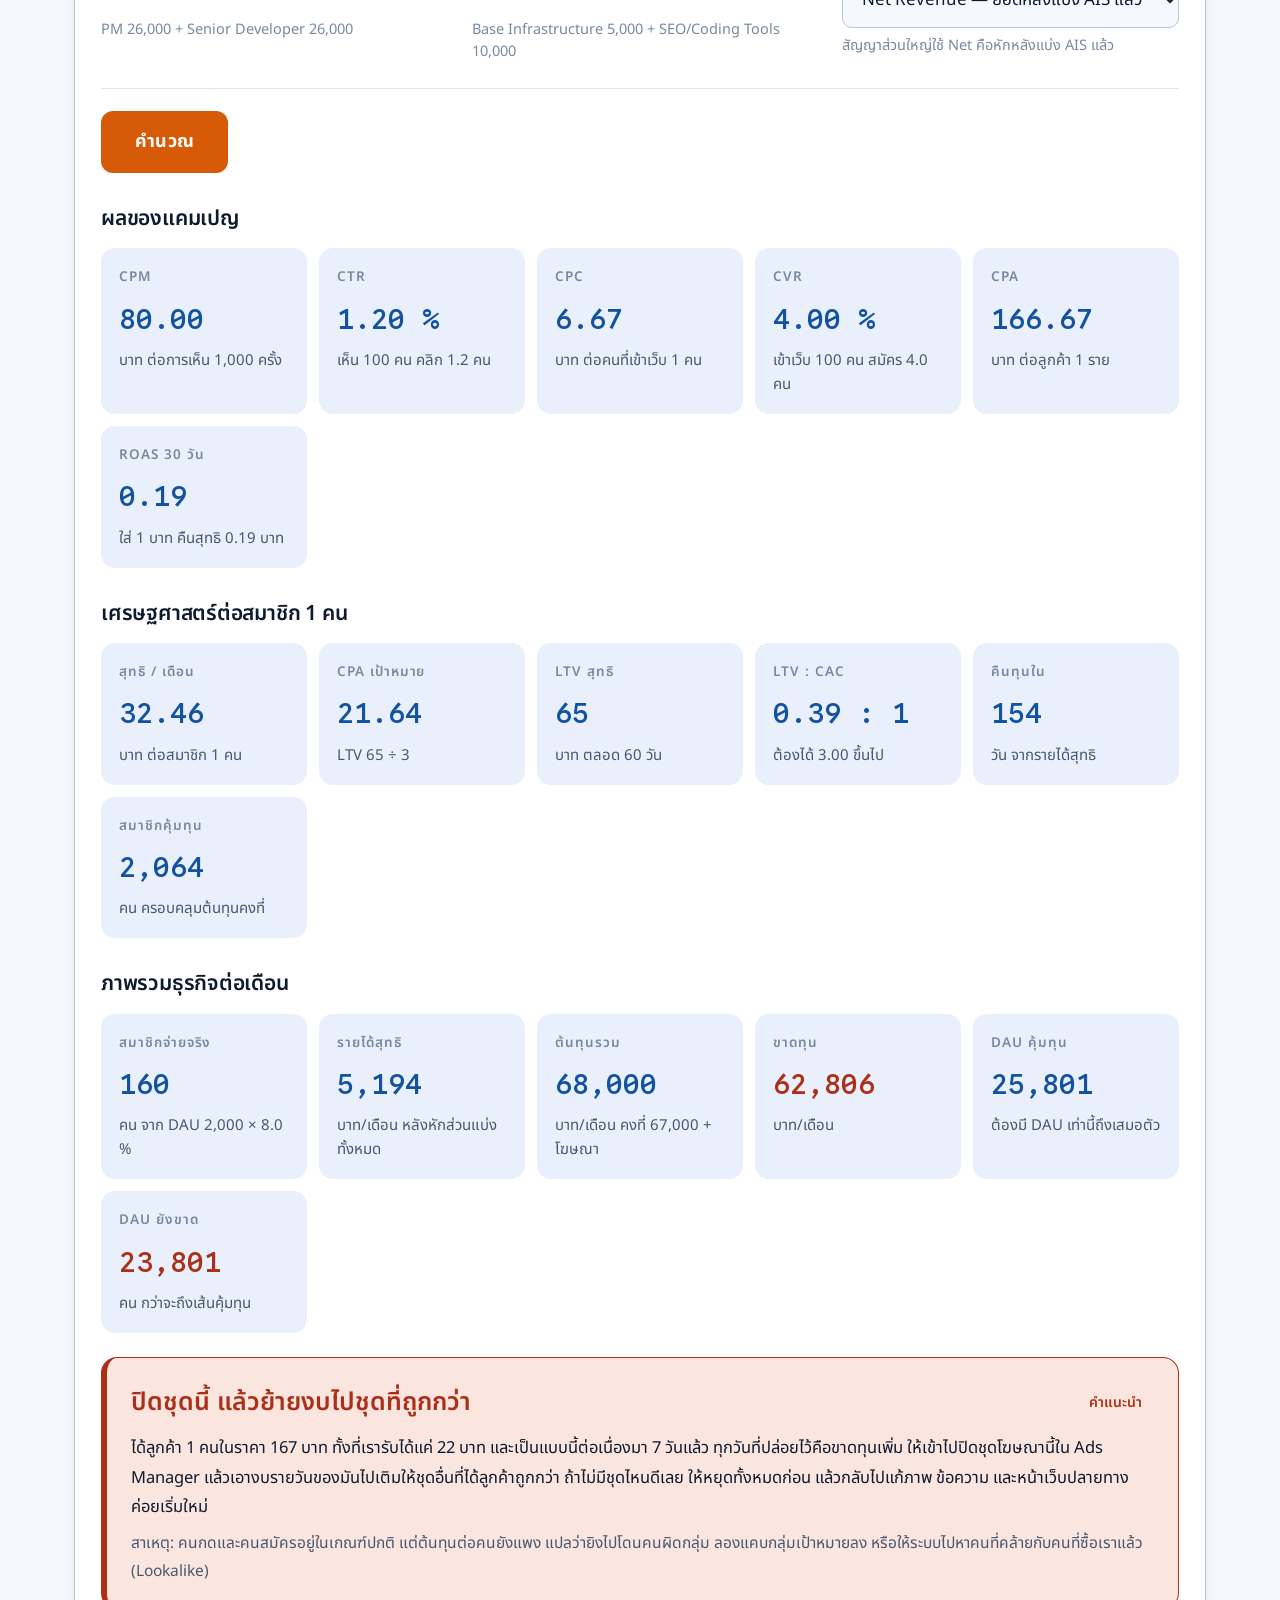
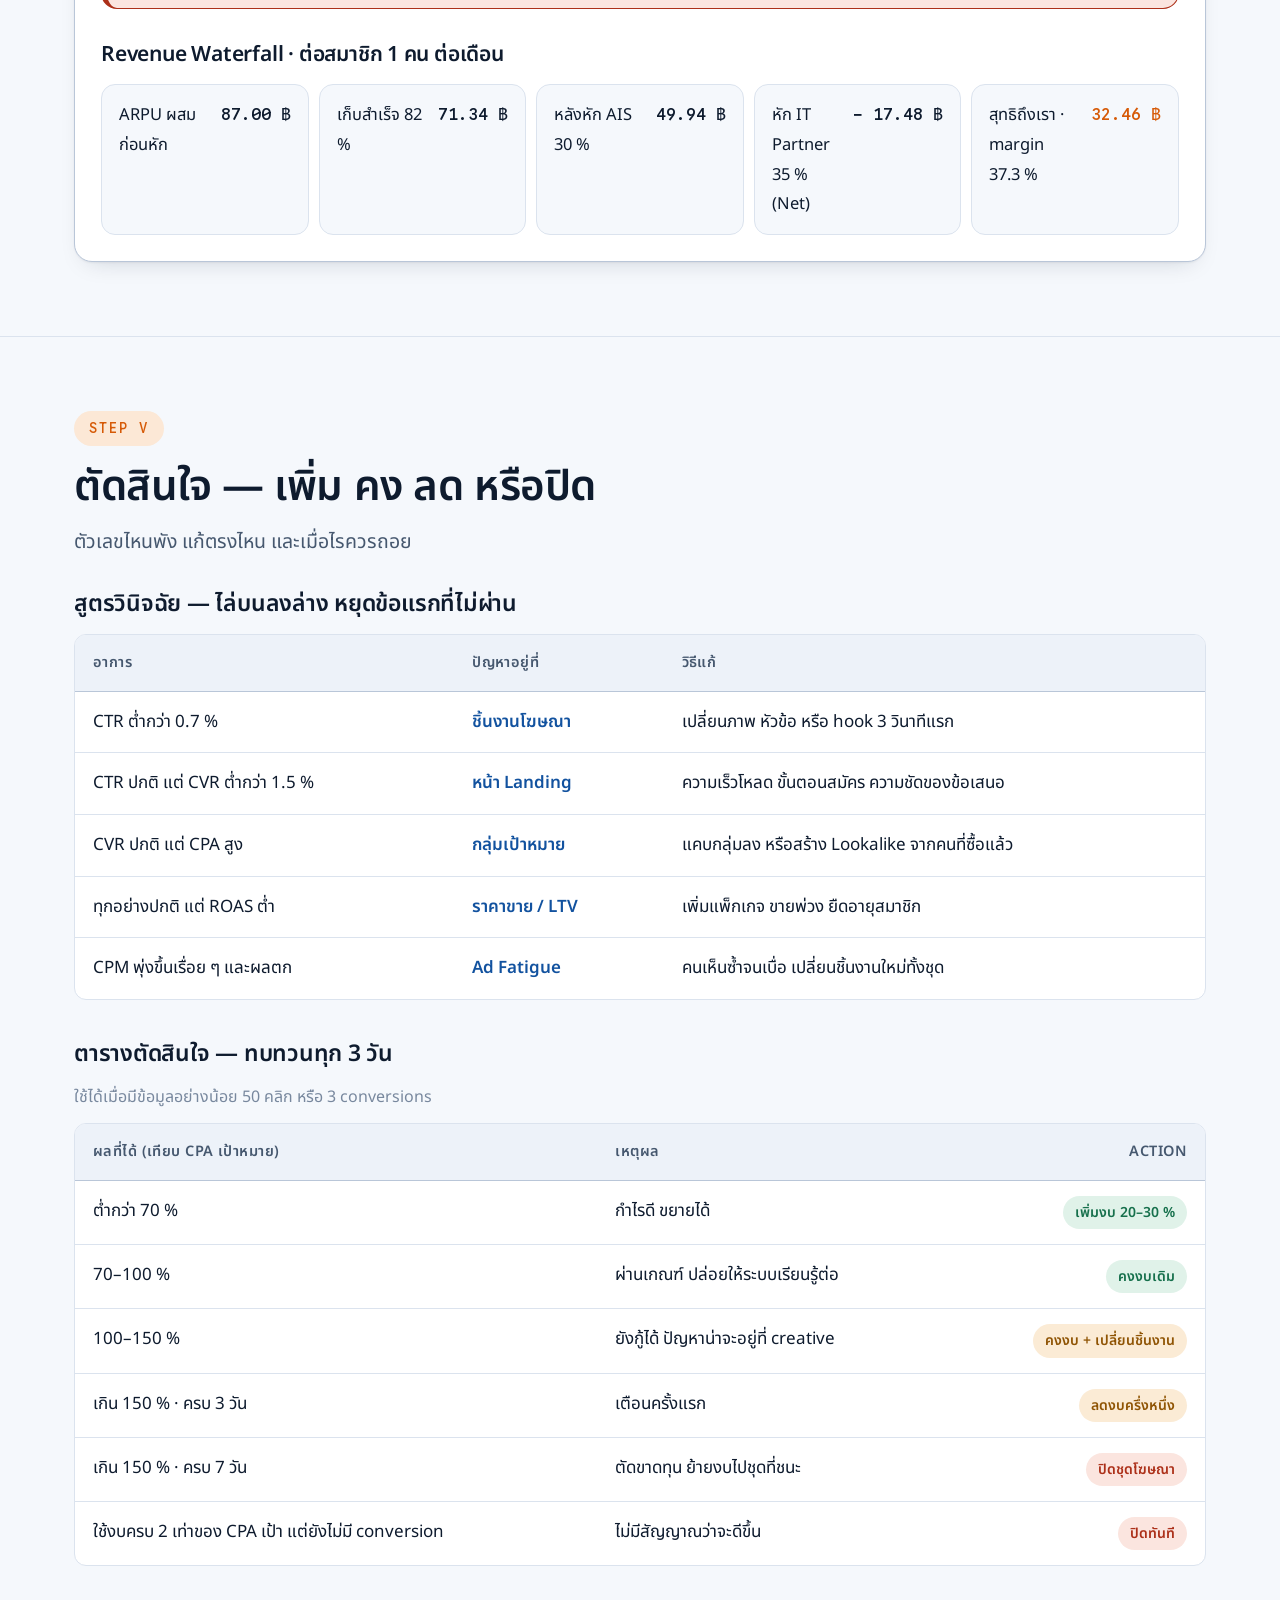
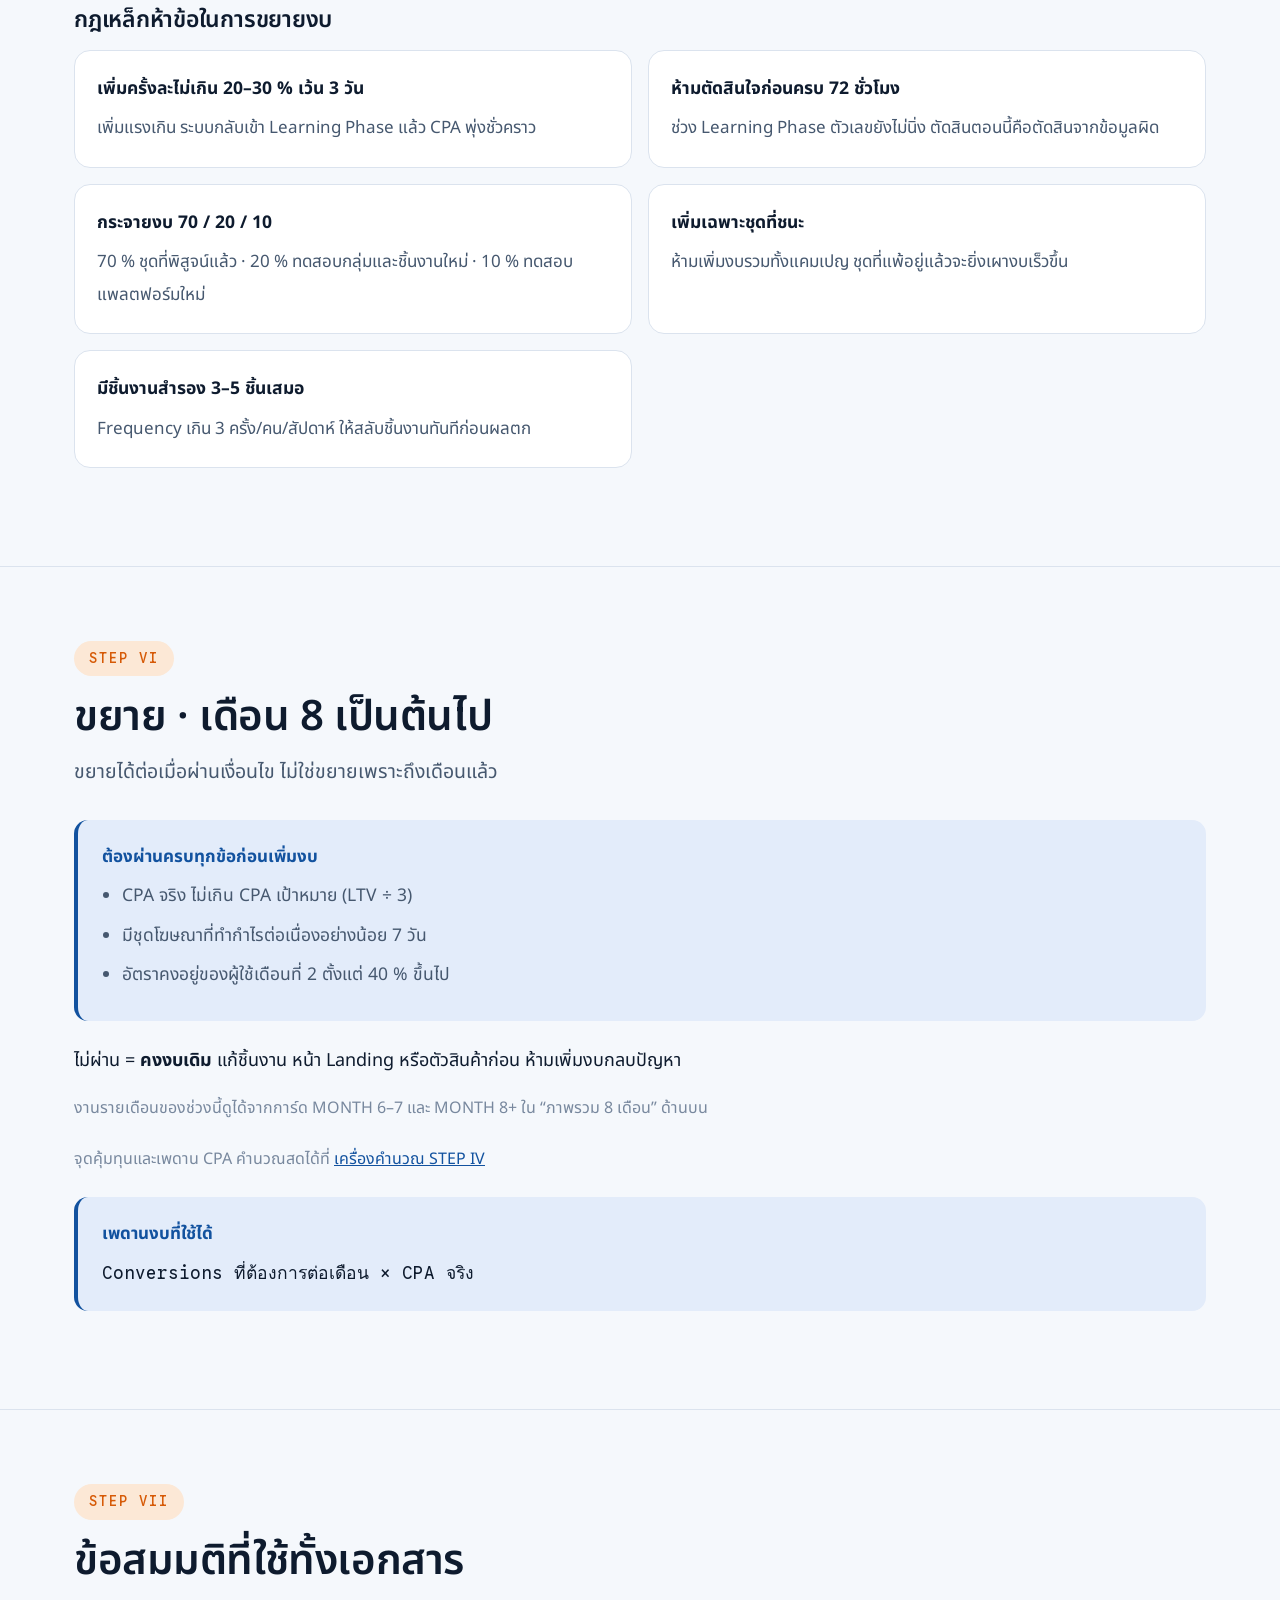
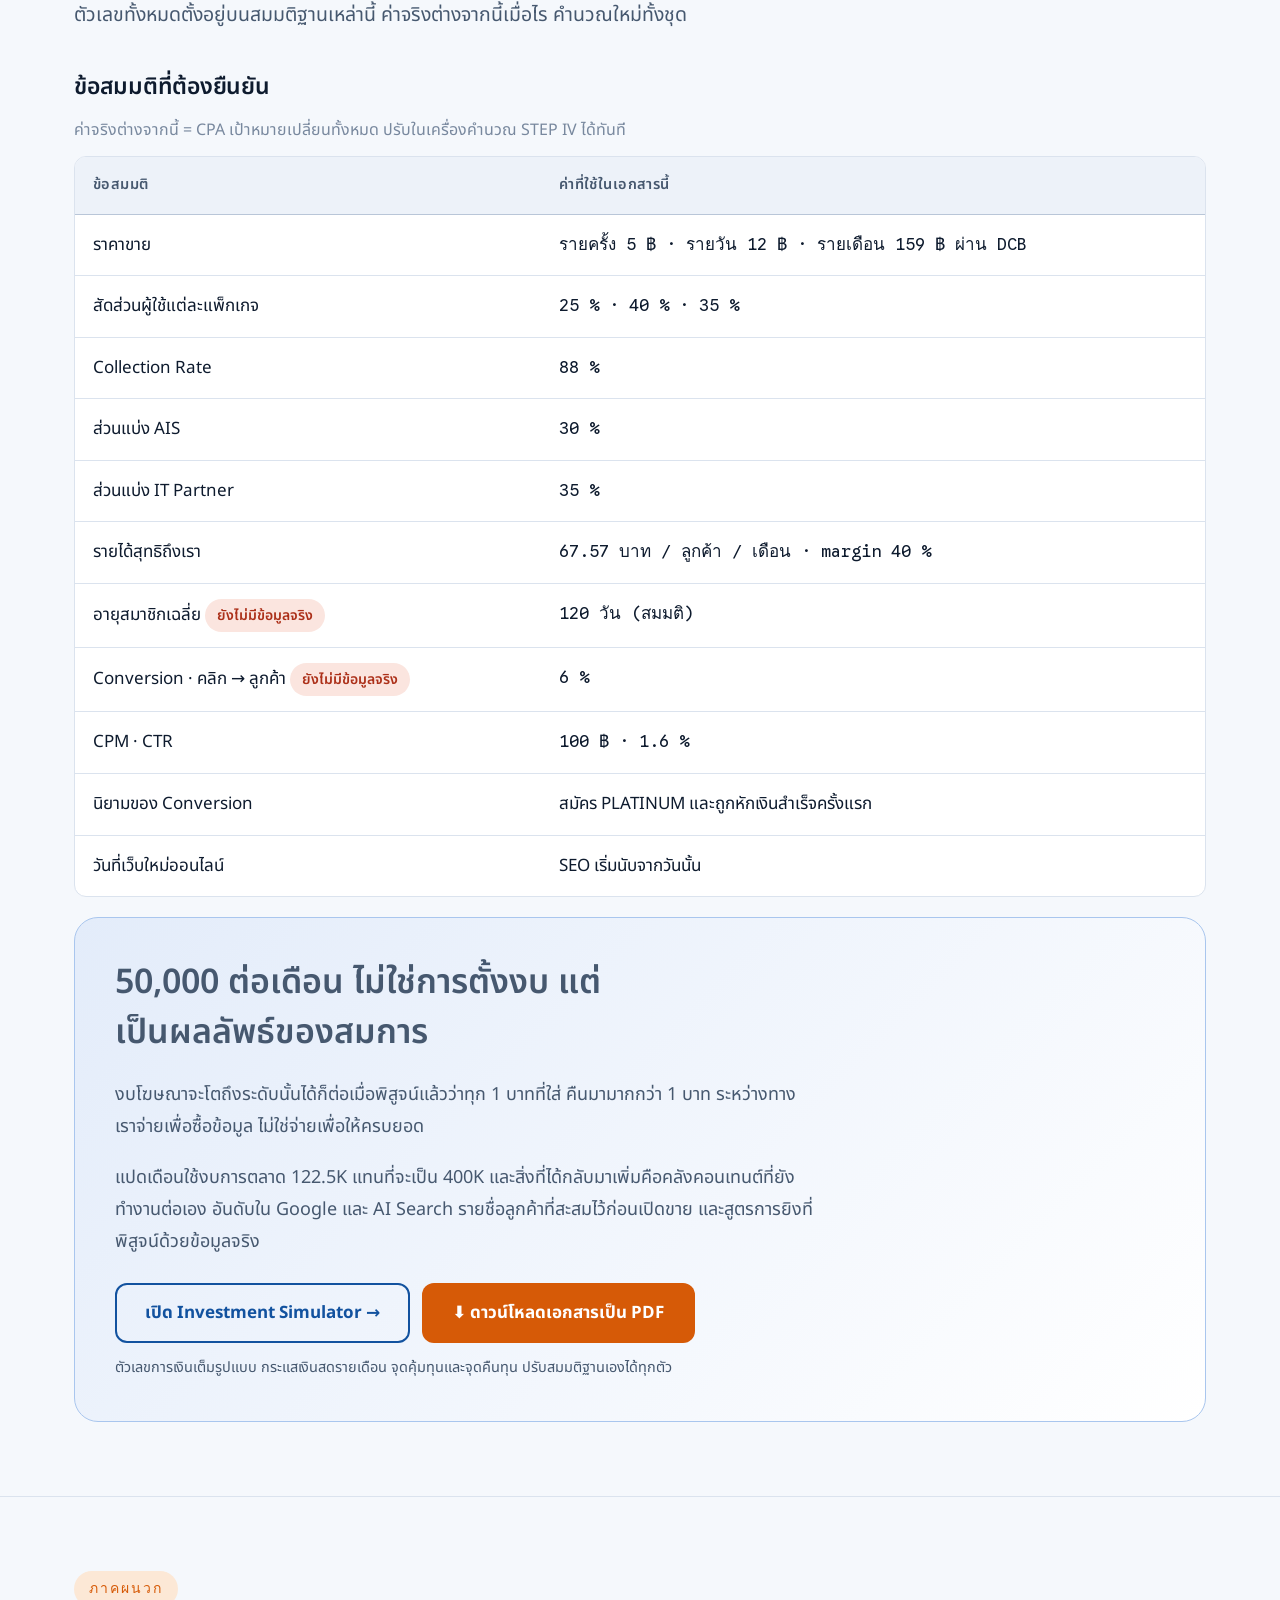
==== commit 9f19c7e6: "feat: ปุ่มเปิด Investment Simulator ท้ายกล่องสรุปนักลงทุน - ปุ่มคู่: เปิด Investment Simulator (ขอบน" ====
--- a/index.html
+++ b/index.html
@@ -744,9 +744,13 @@
     <div class="investor">
       <p class="quote">50,000 ต่อเดือน ไม่ใช่การตั้งงบ แต่เป็นผลลัพธ์ของสมการ</p>
       <p>งบโฆษณาจะโตถึงระดับนั้นได้ก็ต่อเมื่อพิสูจน์แล้วว่าทุก 1 บาทที่ใส่ คืนมามากกว่า 1 บาท ระหว่างทางเราจ่ายเพื่อซื้อข้อมูล ไม่ใช่จ่ายเพื่อให้ครบยอด</p>
-      <p style="margin-bottom:0">แปดเดือนใช้งบการตลาด 122.5K แทนที่จะเป็น 400K และสิ่งที่ได้กลับมาเพิ่มคือคลังคอนเทนต์ที่ยังทำงานต่อเอง อันดับใน Google และ AI Search รายชื่อลูกค้าที่สะสมไว้ก่อนเปิดขาย และสูตรการยิงที่พิสูจน์ด้วยข้อมูลจริง · ตัวเลขการเงินเต็มรูปแบบและจุดคืนทุน ดูที่ <a href="https://bizwap.pages.dev/v2/">Investment Simulator</a></p>
+      <p style="margin-bottom:0">แปดเดือนใช้งบการตลาด 122.5K แทนที่จะเป็น 400K และสิ่งที่ได้กลับมาเพิ่มคือคลังคอนเทนต์ที่ยังทำงานต่อเอง อันดับใน Google และ AI Search รายชื่อลูกค้าที่สะสมไว้ก่อนเปิดขาย และสูตรการยิงที่พิสูจน์ด้วยข้อมูลจริง</p>
     
-      <button class="pdf-cta js-print" type="button">⬇ ดาวน์โหลดเอกสารเป็น PDF</button>
+      <div class="cta-row">
+        <a class="pdf-cta sim-cta" href="https://bizwap.pages.dev/v2/">เปิด Investment Simulator →</a>
+        <button class="pdf-cta js-print" type="button">⬇ ดาวน์โหลดเอกสารเป็น PDF</button>
+      </div>
+      <p class="cta-note">ตัวเลขการเงินเต็มรูปแบบ กระแสเงินสดรายเดือน จุดคุ้มทุนและจุดคืนทุน ปรับสมมติฐานเองได้ทุกตัว</p>
     </div>
   </div>
 </section>
--- a/css/style.css
+++ b/css/style.css
@@ -397,7 +397,7 @@
   @page{margin:14mm}
   html,body{background:#fff}
   body{font-size:11pt; line-height:1.55}
-  nav, footer, .no-print, .pdf-btn, .pdf-cta, .theme-btn, .more-btn, .rm-arrow{display:none !important}
+  nav, footer, .no-print, .pdf-btn, .pdf-cta, .cta-row, .cta-note, .theme-btn, .more-btn, .rm-arrow{display:none !important}
 
   /* modal detail becomes inline appendix so the PDF carries the full plan */
   .more[hidden]{display:block !important; margin-top:12px; padding-top:12px; border-top:1px solid var(--line)}
@@ -527,3 +527,18 @@
 }
 
 .nav-links a.nav-sim{color:var(--orange)}
+
+/* ---------- ปุ่มคู่ท้ายกล่องสรุปนักลงทุน ---------- */
+.cta-row{display:flex; gap:12px; flex-wrap:wrap; margin-top:24px}
+.cta-row .pdf-cta{margin-top:0}
+.sim-cta{
+  display:inline-block; text-decoration:none; text-align:center;
+  background:transparent; color:var(--blue);
+  border:2px solid var(--blue); padding:13px 28px;
+}
+.sim-cta:hover{background:var(--blue-soft); filter:none}
+.cta-note{margin:12px 0 0; font-size:14.5px; color:var(--ink-soft)}
+@media (max-width:620px){
+  .cta-row{flex-direction:column}
+  .cta-row .pdf-cta,.sim-cta{width:100%}
+}
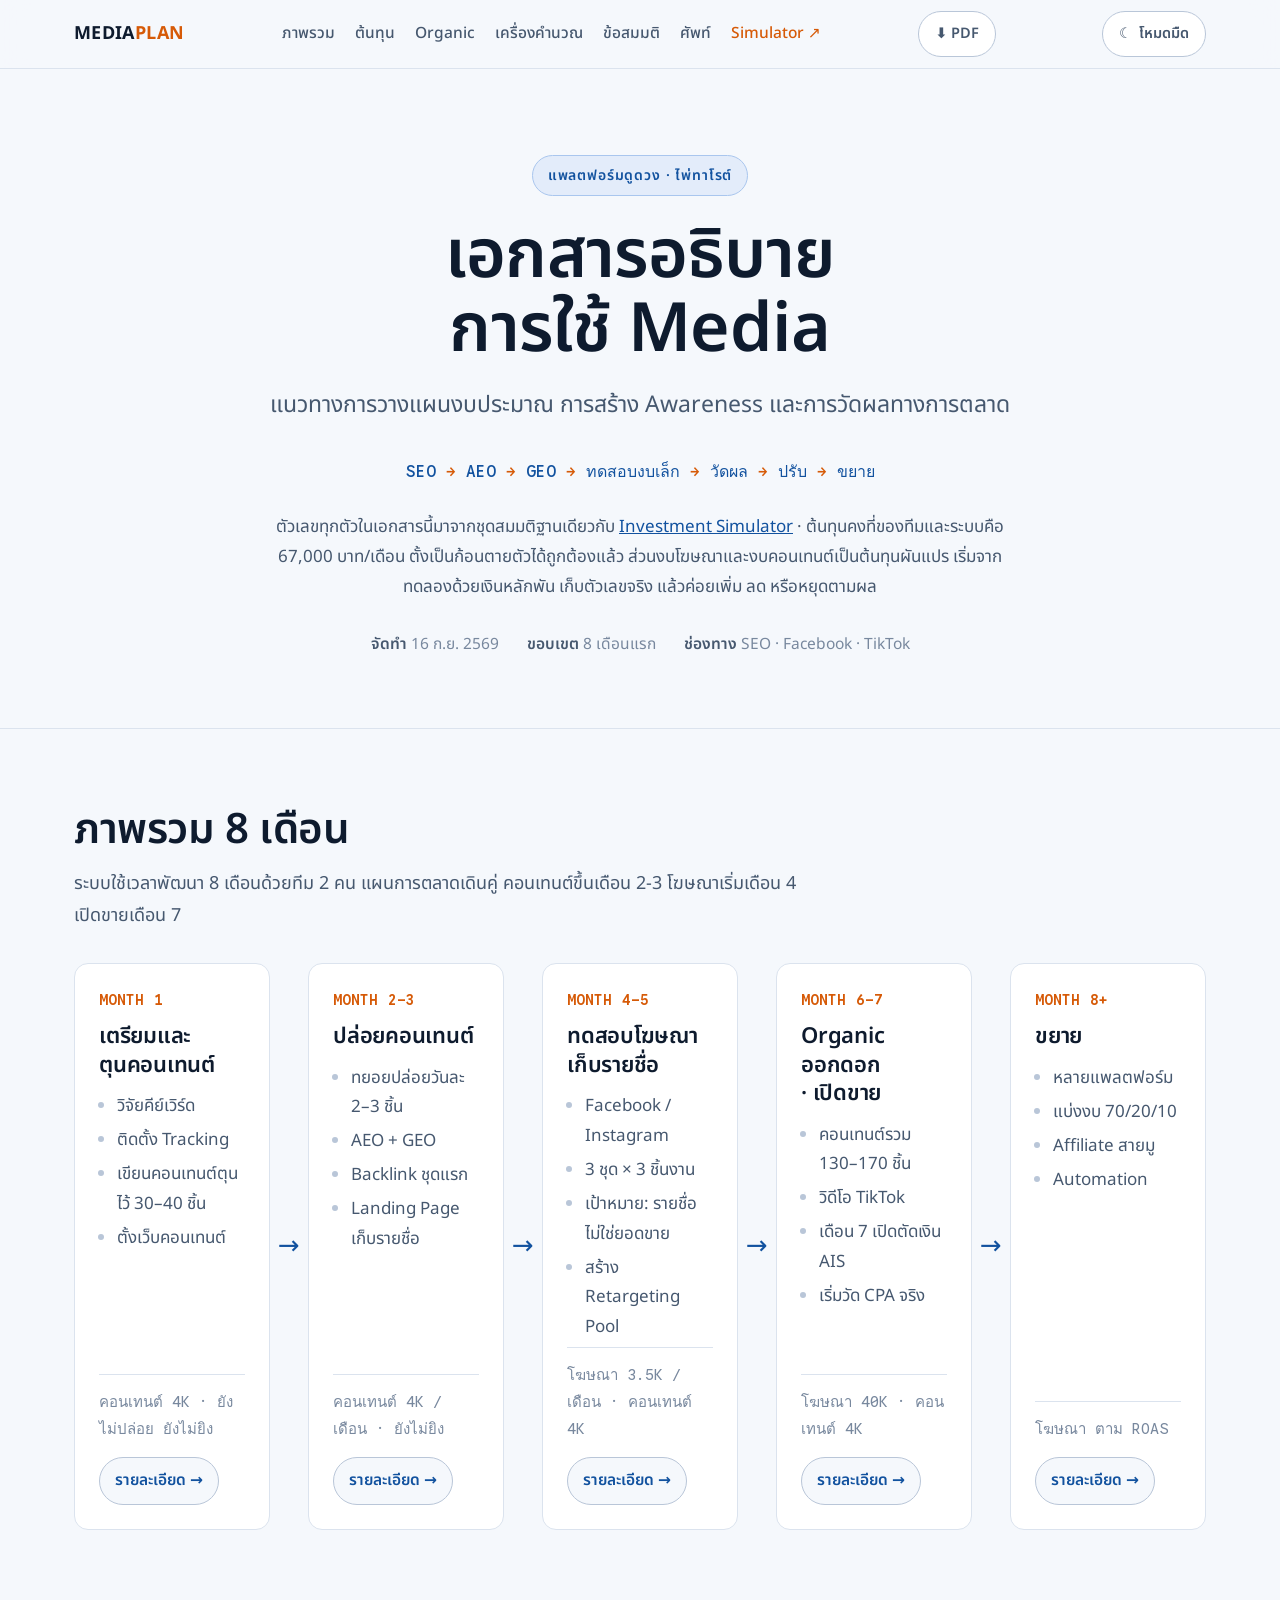
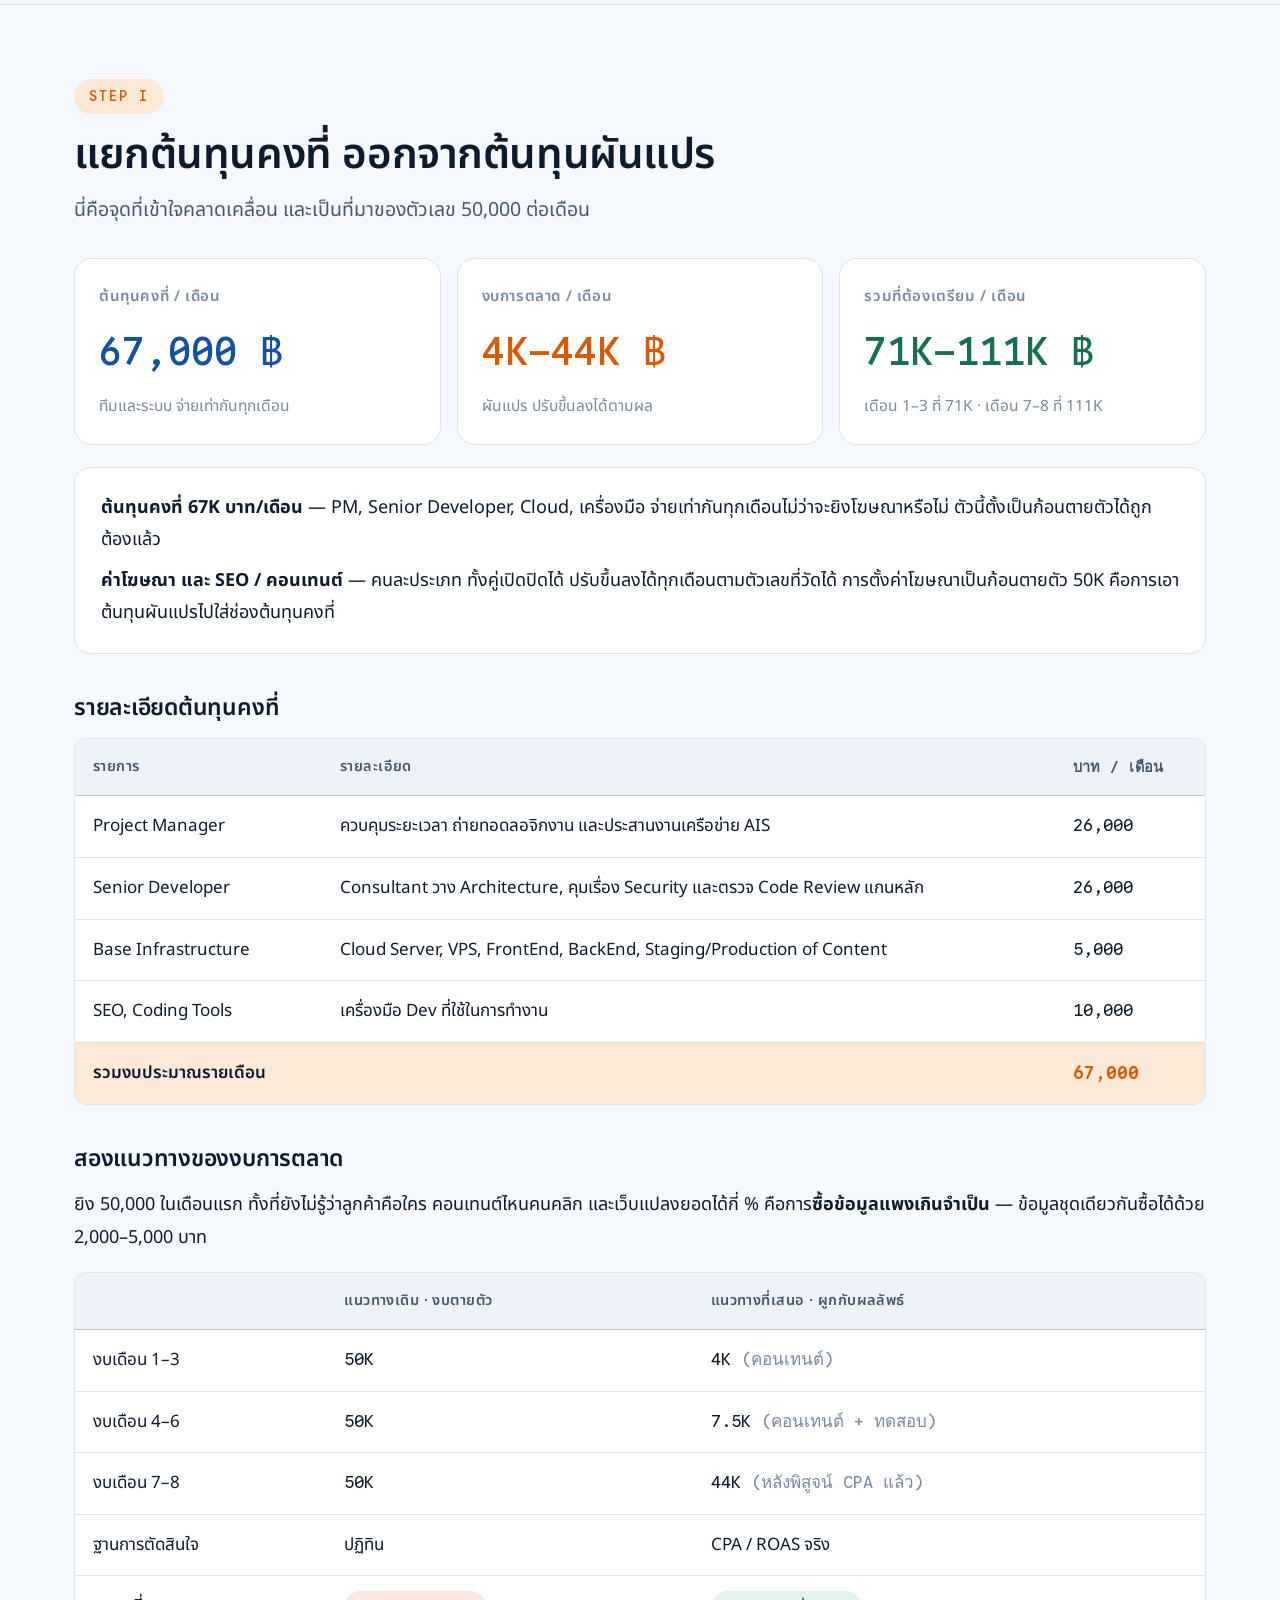
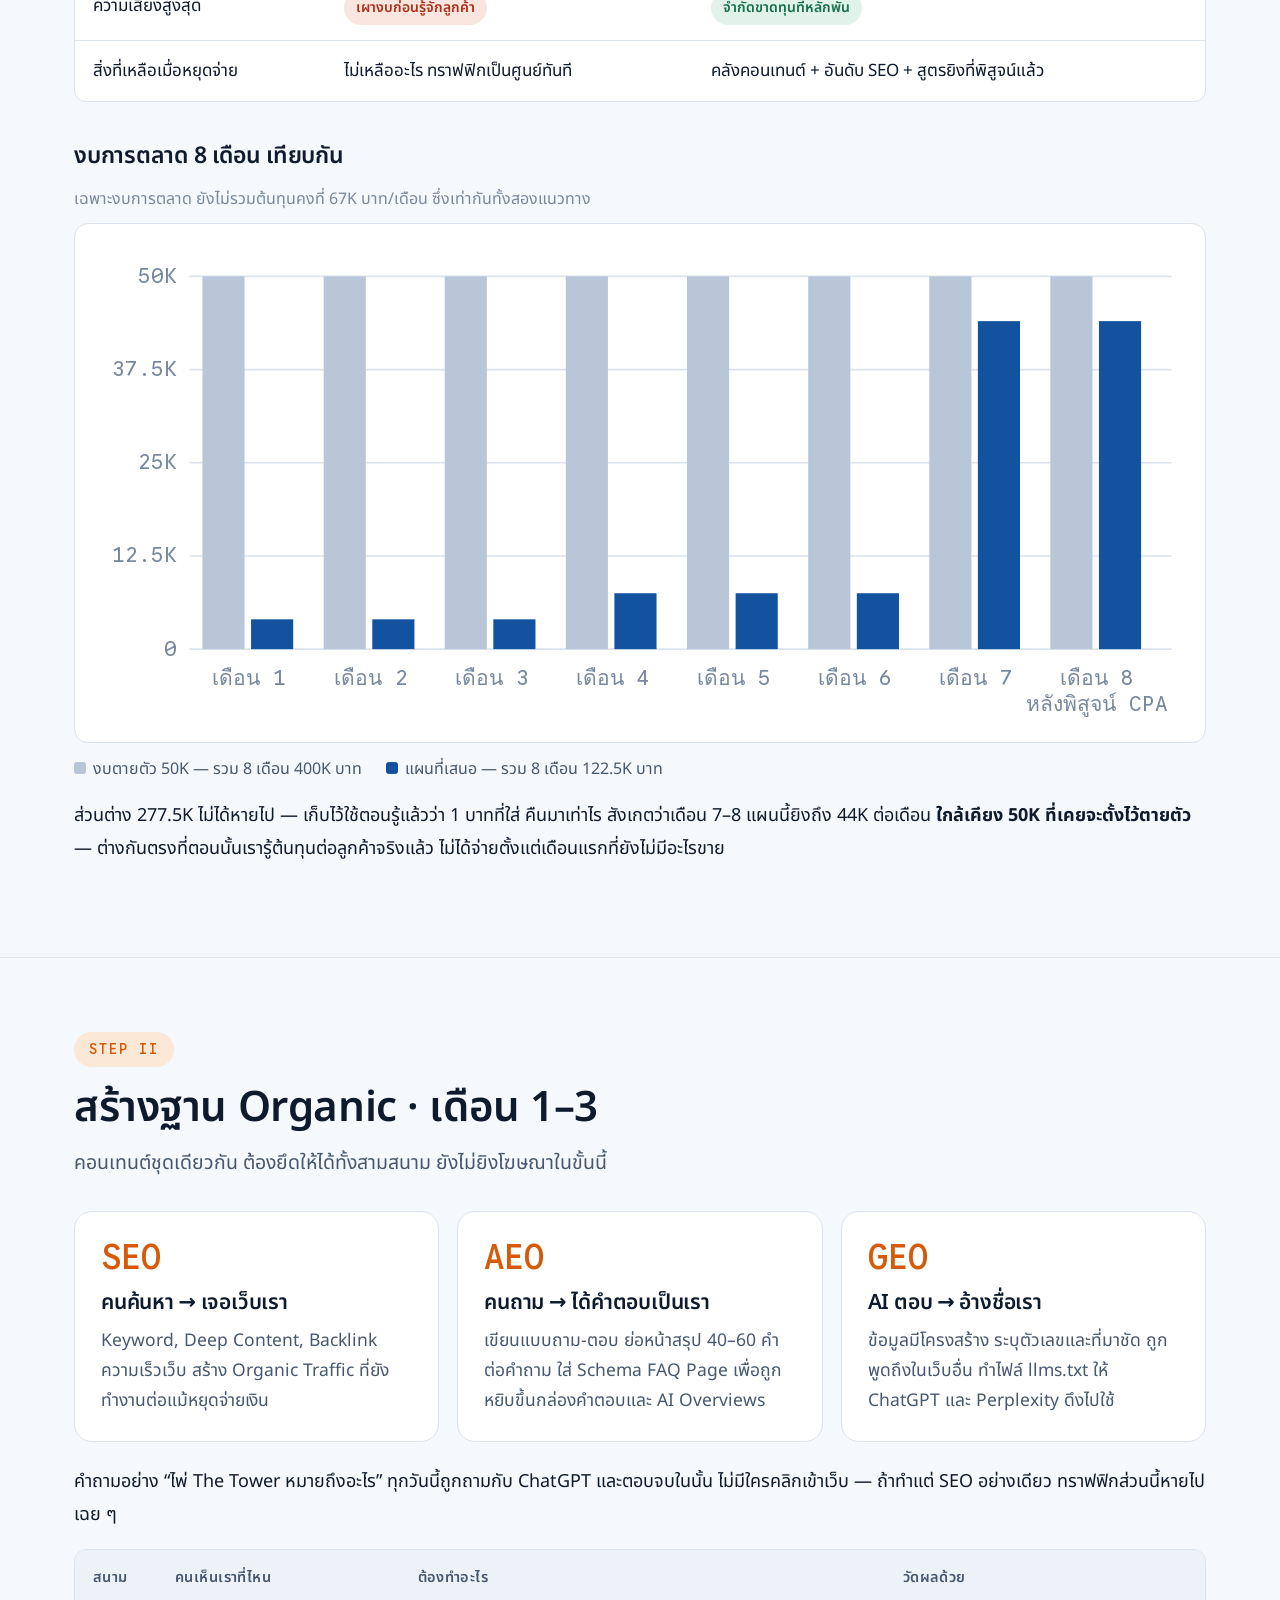
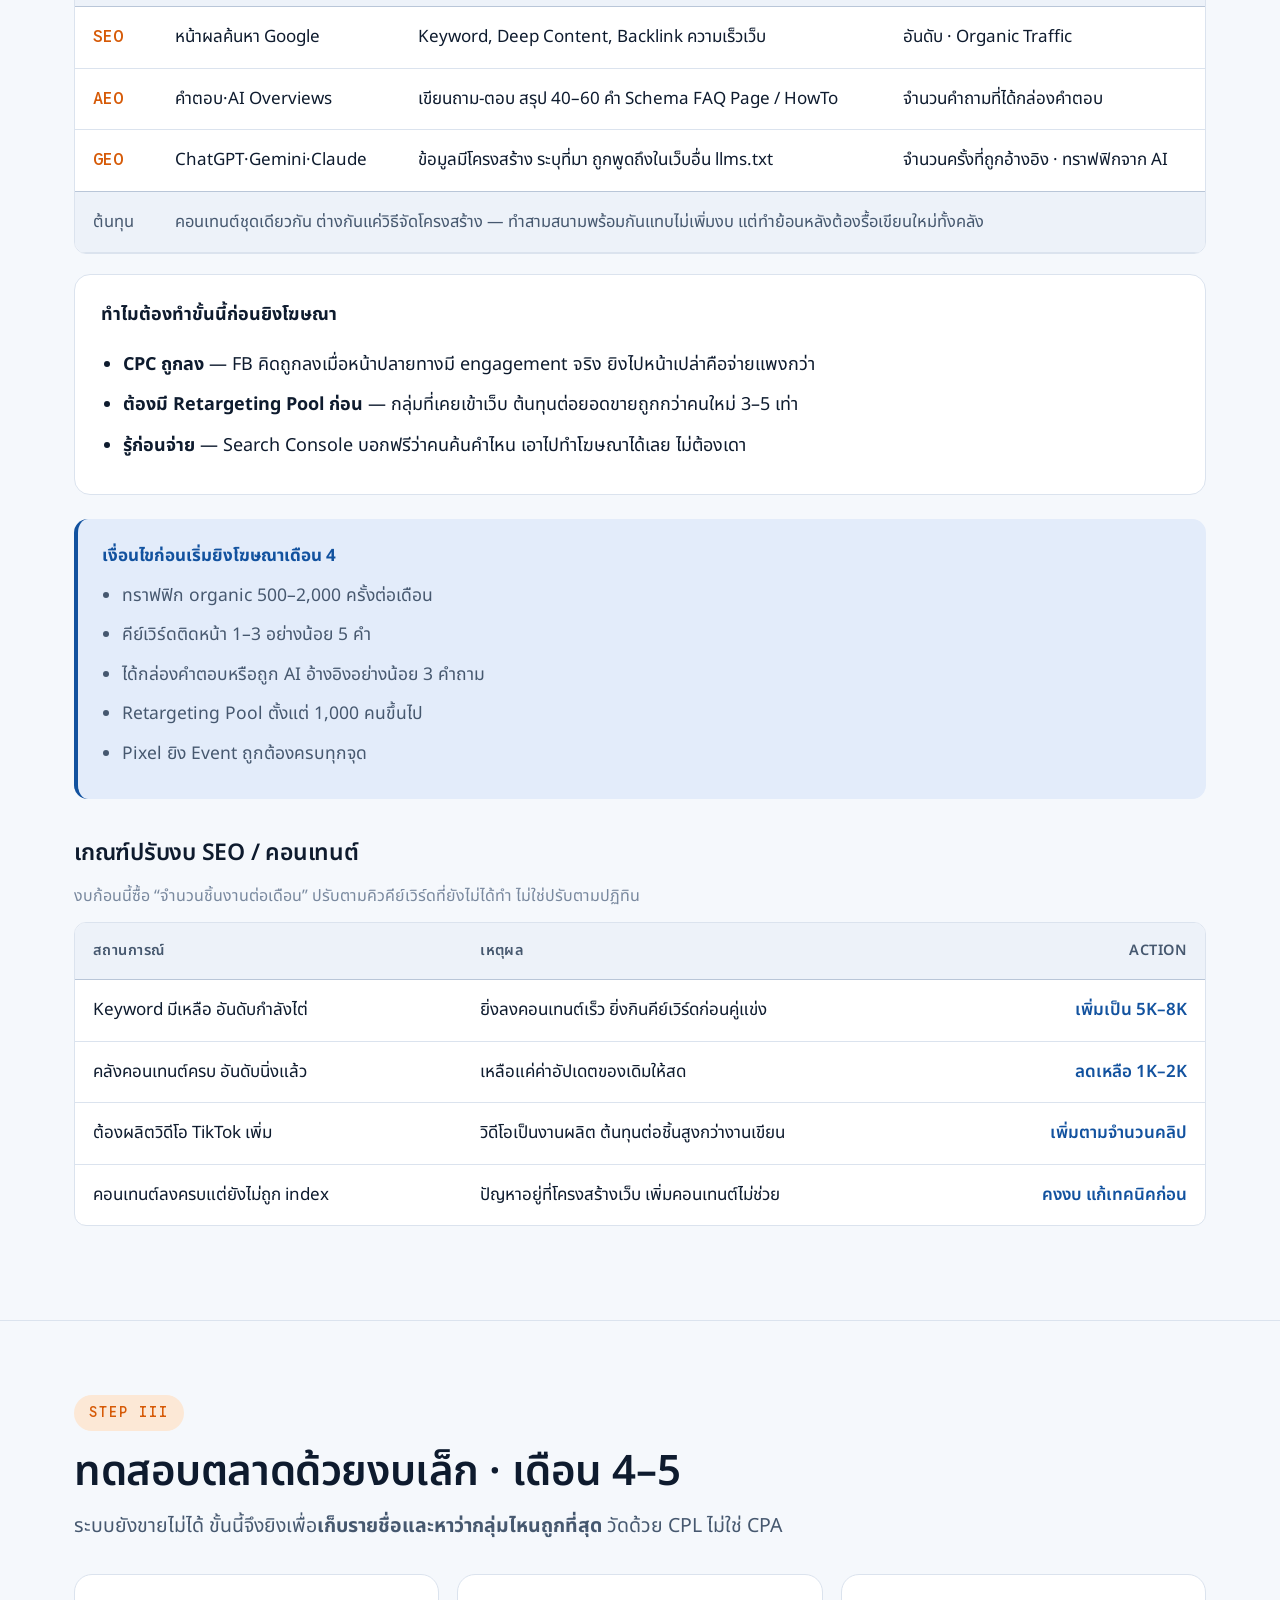
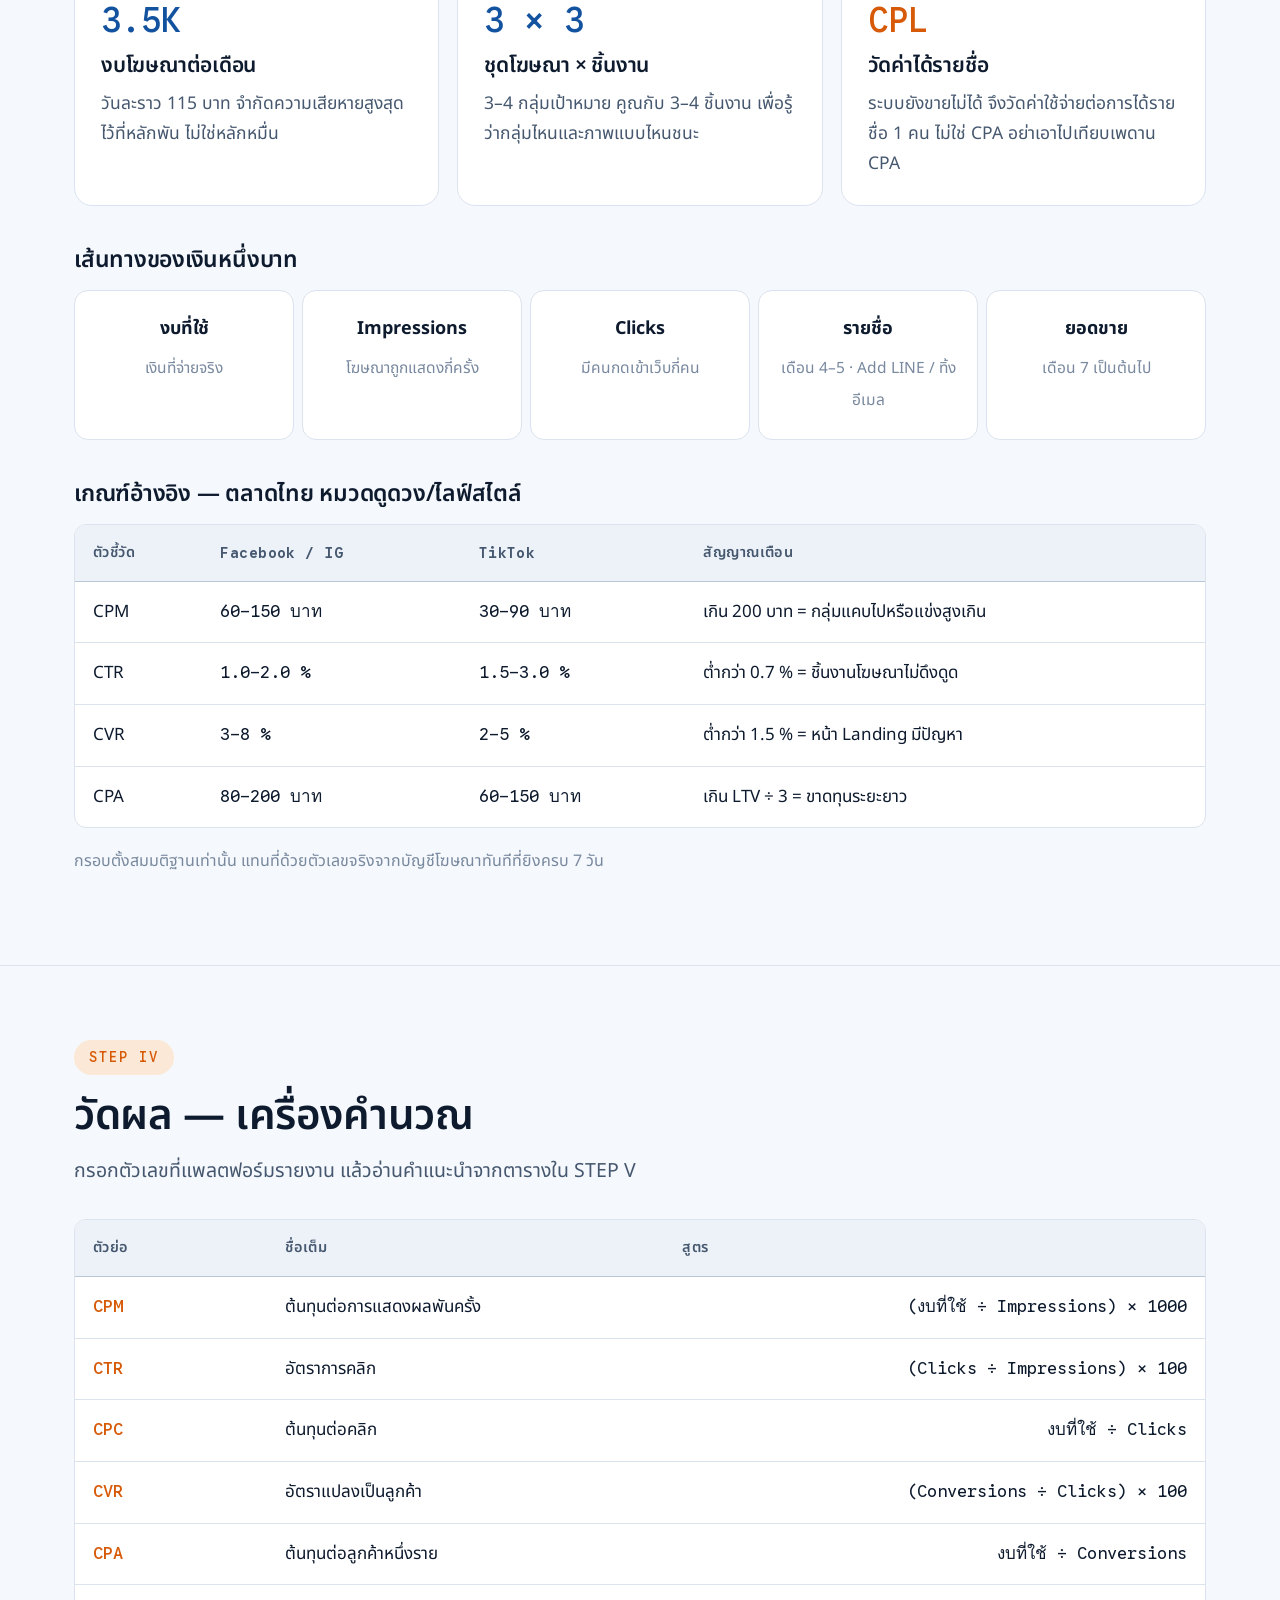
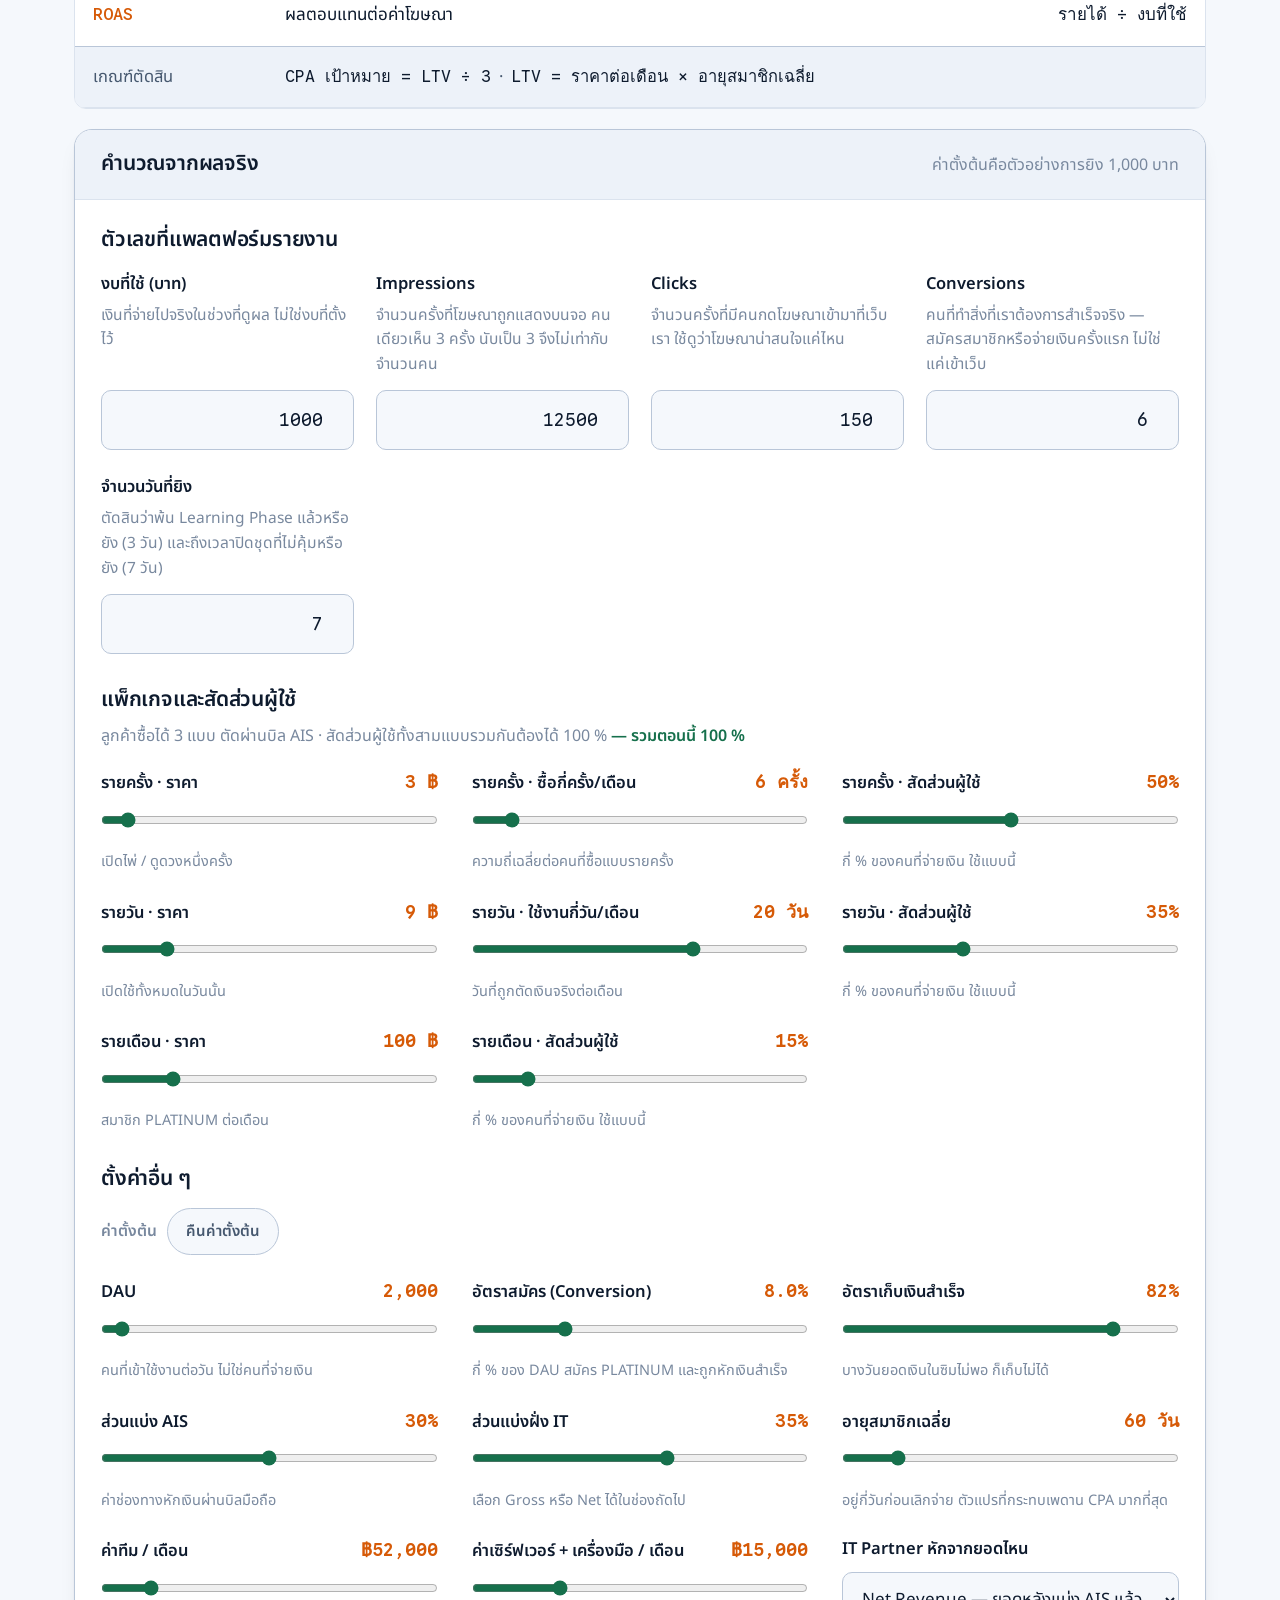
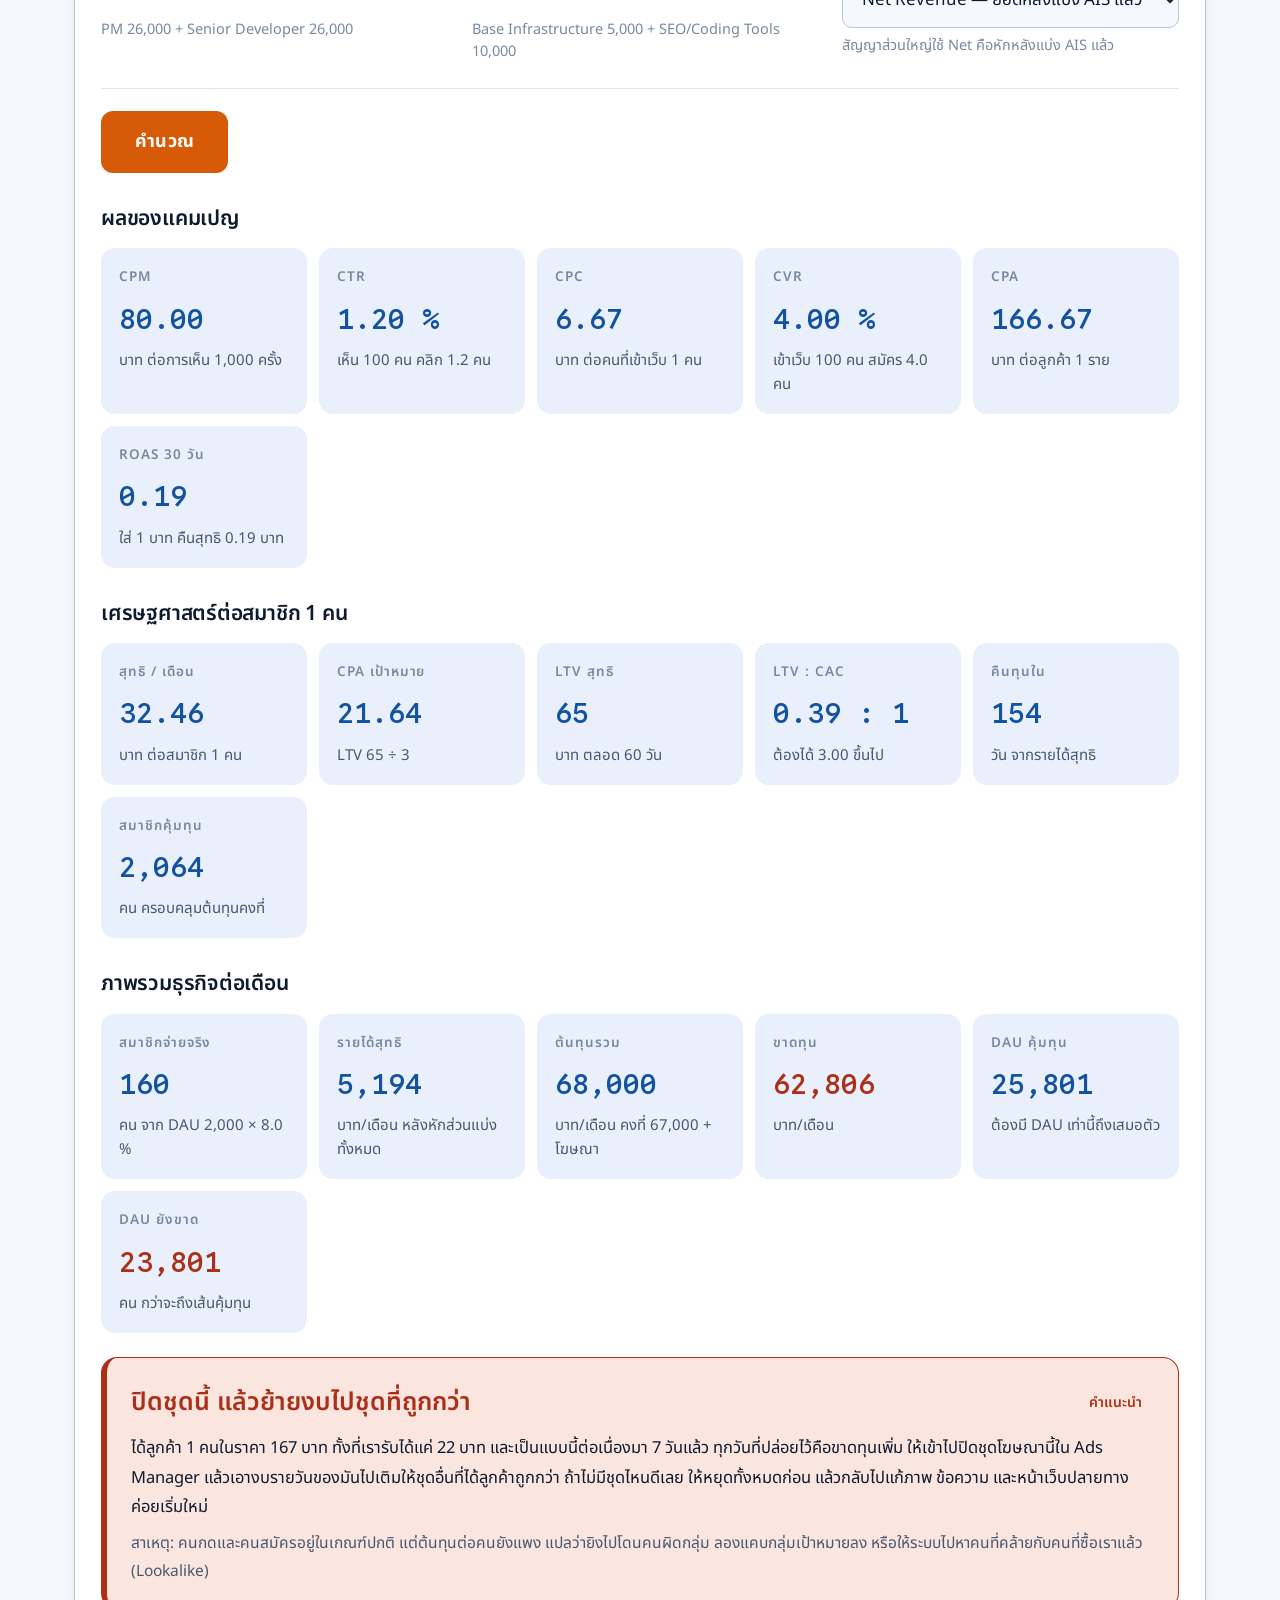
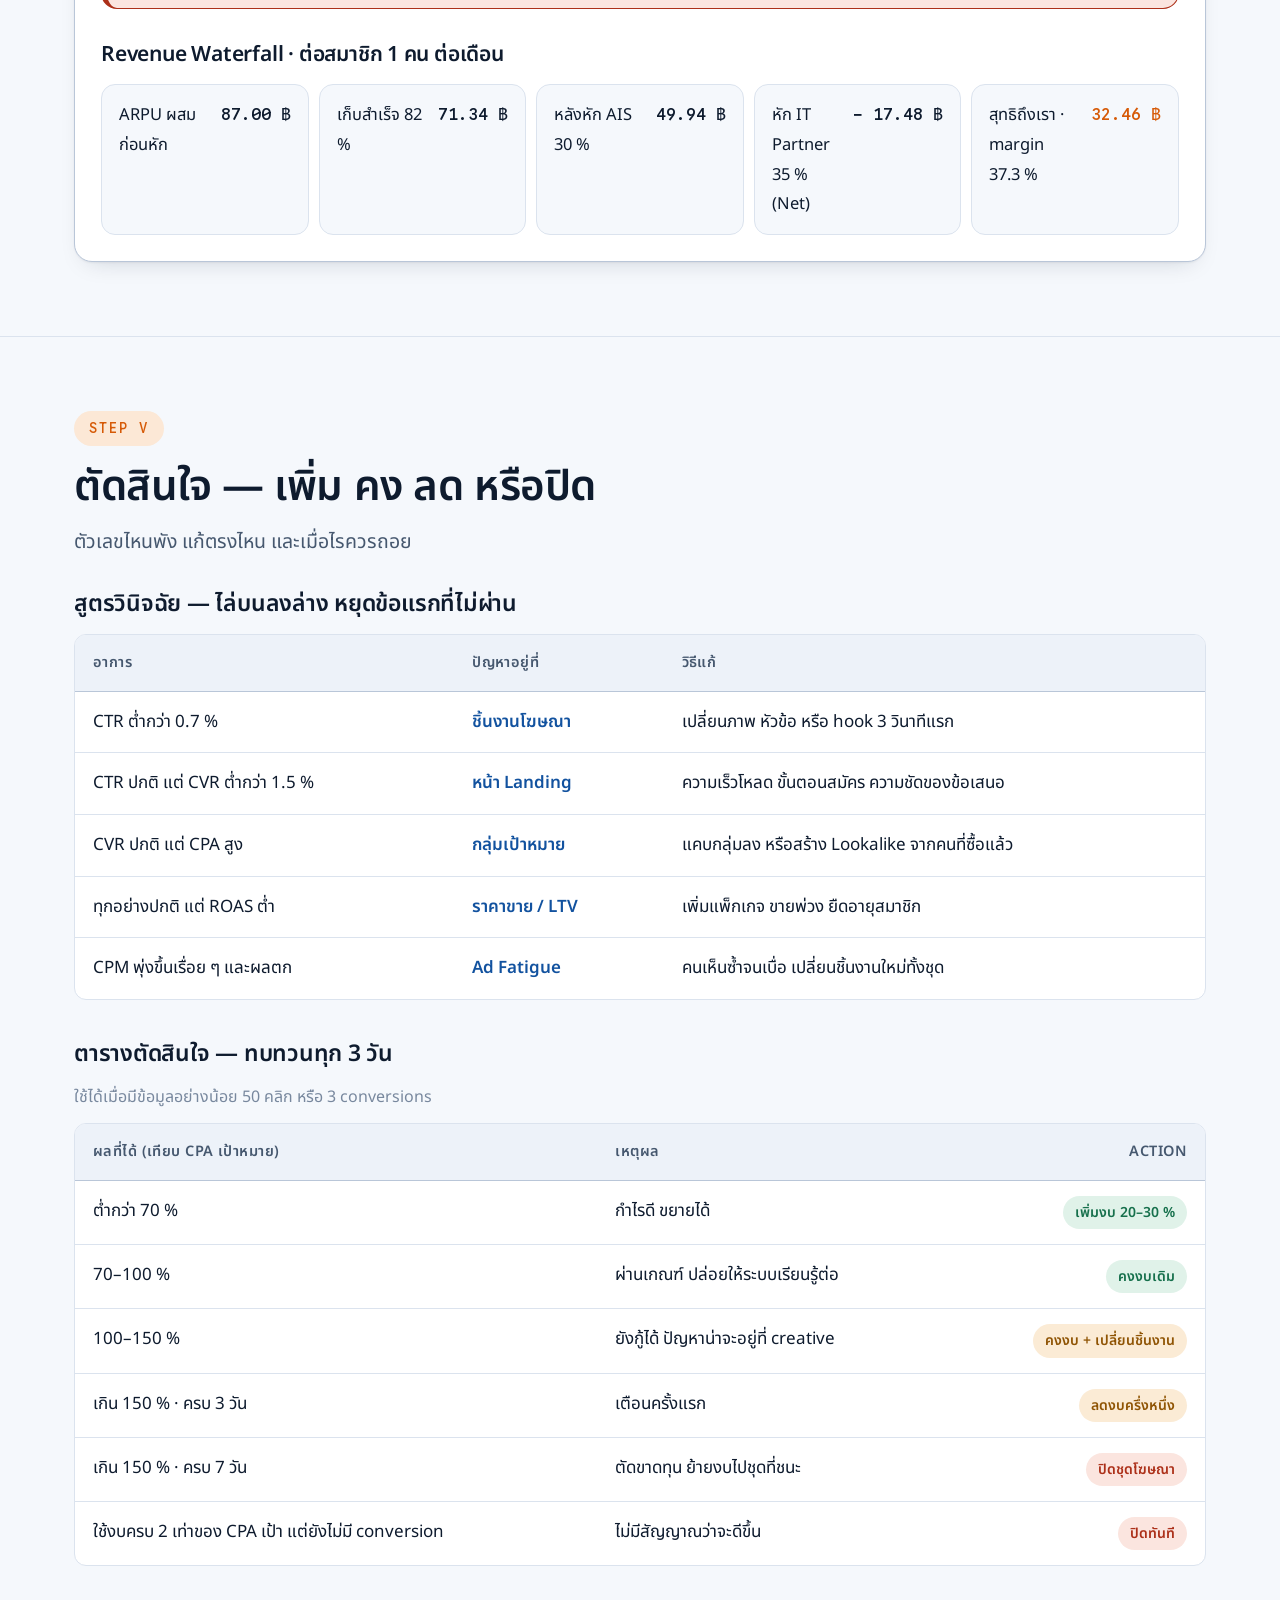
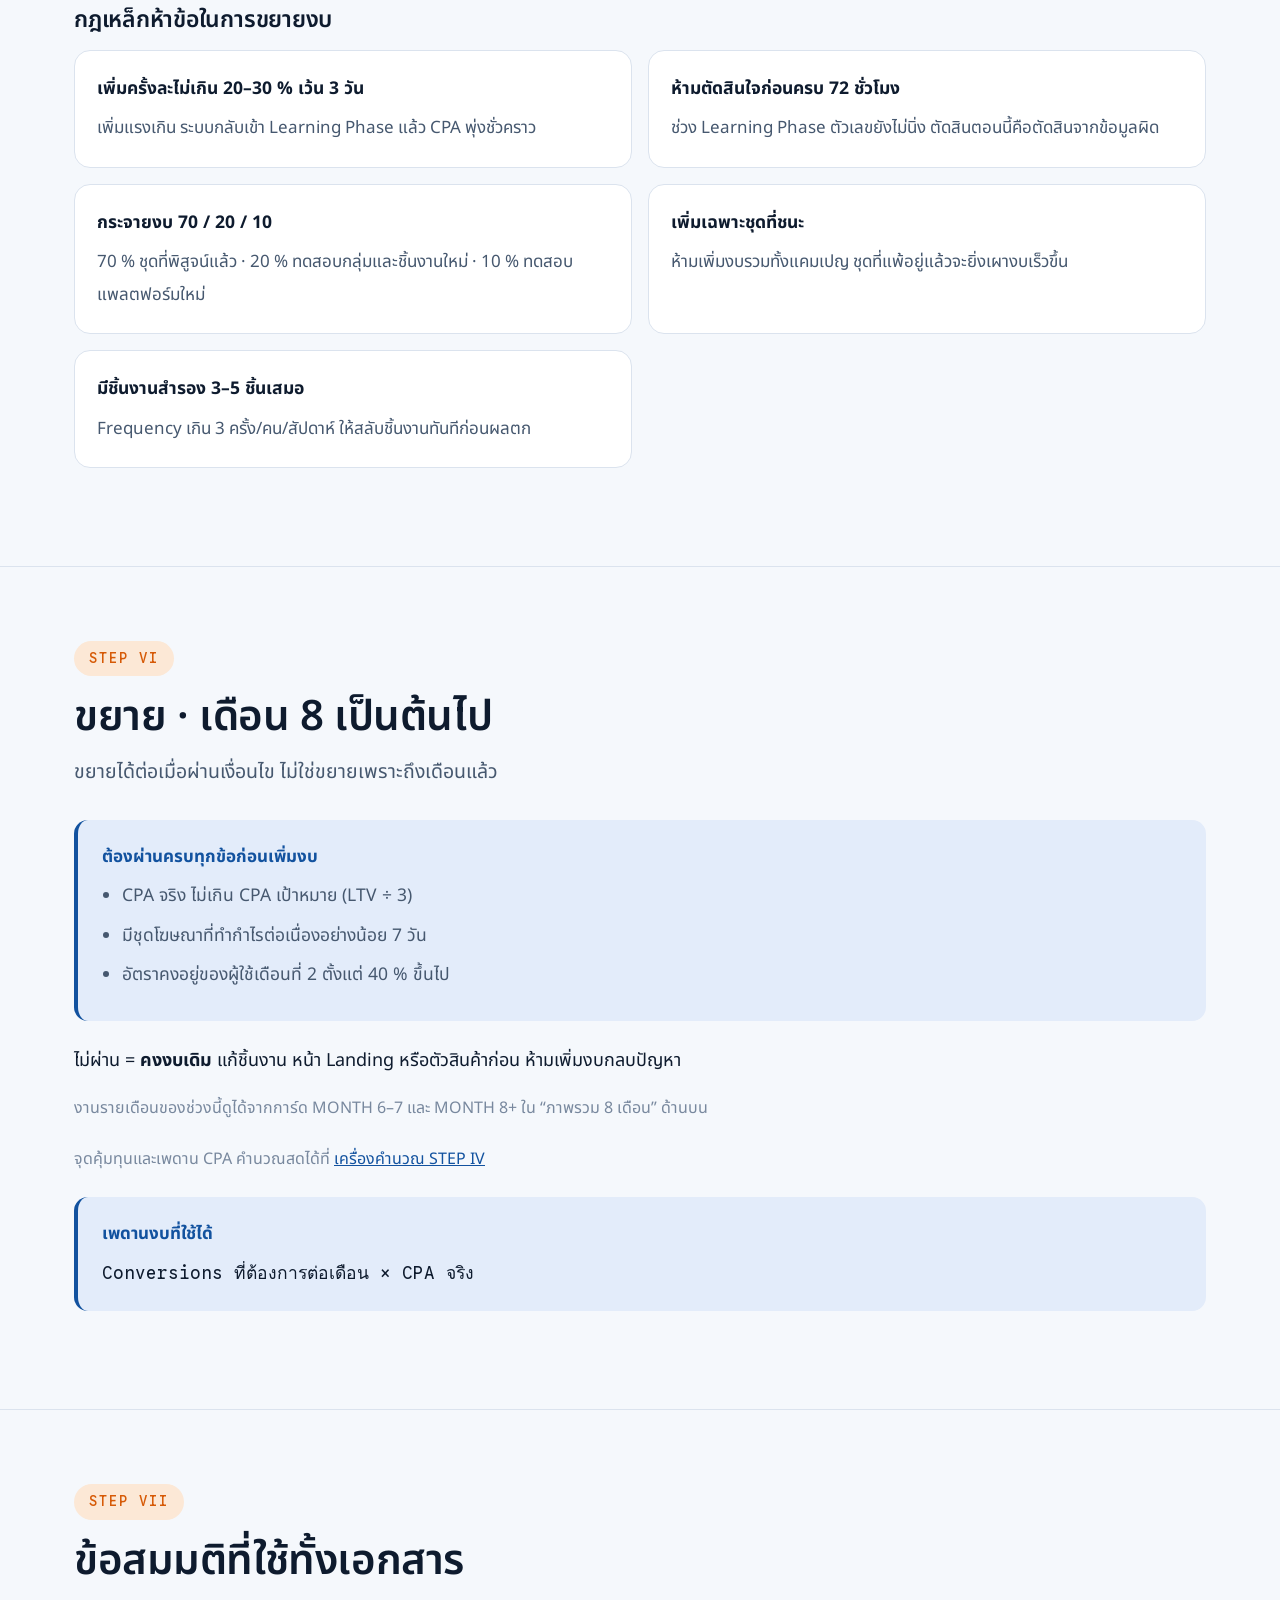
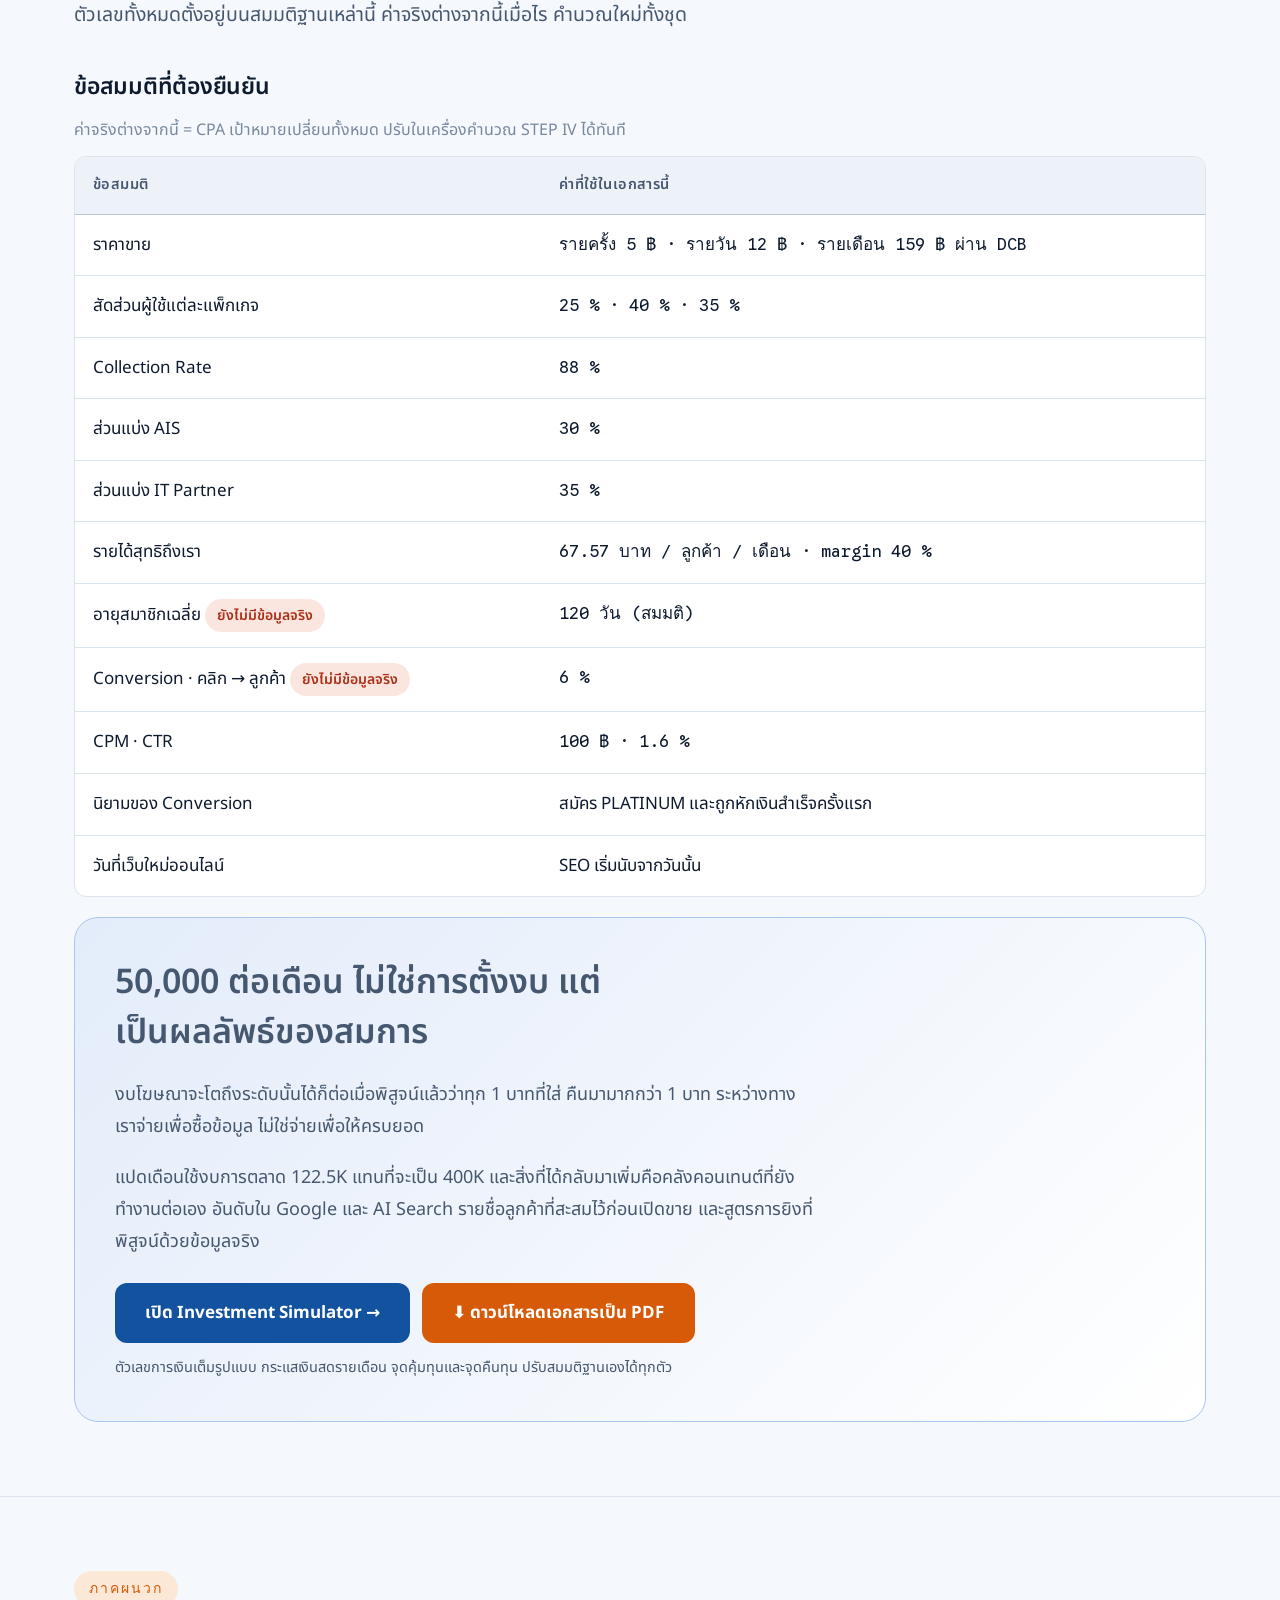
==== commit 42e2ca47: "fix: ปุ่ม Simulator ตัวอักษรอ่านไม่ออกในโหมดมืด ปุ่มใช้คลาส pdf-cta ร่วมกับ sim-cta จึงโดนกฎ :root[d" ====
--- a/index.html
+++ b/index.html
@@ -747,7 +747,7 @@
       <p style="margin-bottom:0">แปดเดือนใช้งบการตลาด 122.5K แทนที่จะเป็น 400K และสิ่งที่ได้กลับมาเพิ่มคือคลังคอนเทนต์ที่ยังทำงานต่อเอง อันดับใน Google และ AI Search รายชื่อลูกค้าที่สะสมไว้ก่อนเปิดขาย และสูตรการยิงที่พิสูจน์ด้วยข้อมูลจริง</p>
     
       <div class="cta-row">
-        <a class="pdf-cta sim-cta" href="https://bizwap.pages.dev/v2/">เปิด Investment Simulator →</a>
+        <a class="sim-cta" href="https://bizwap.pages.dev/v2/">เปิด Investment Simulator →</a>
         <button class="pdf-cta js-print" type="button">⬇ ดาวน์โหลดเอกสารเป็น PDF</button>
       </div>
       <p class="cta-note">ตัวเลขการเงินเต็มรูปแบบ กระแสเงินสดรายเดือน จุดคุ้มทุนและจุดคืนทุน ปรับสมมติฐานเองได้ทุกตัว</p>
--- a/css/style.css
+++ b/css/style.css
@@ -530,13 +530,19 @@
 
 /* ---------- ปุ่มคู่ท้ายกล่องสรุปนักลงทุน ---------- */
 .cta-row{display:flex; gap:12px; flex-wrap:wrap; margin-top:24px}
-.cta-row .pdf-cta{margin-top:0}
+.cta-row .pdf-cta,.cta-row .sim-cta{margin-top:0}
+/* ปุ่มนี้เคยใช้คลาส .pdf-cta ร่วมด้วย เลยโดนกฎโหมดมืดของ .pdf-cta
+   บังคับสีตัวอักษรเป็นเกือบดำ อ่านไม่ออก ตอนนี้แยกคลาสออกมาเลย */
 .sim-cta{
   display:inline-block; text-decoration:none; text-align:center;
-  background:transparent; color:var(--blue);
-  border:2px solid var(--blue); padding:13px 28px;
-}
-.sim-cta:hover{background:var(--blue-soft); filter:none}
+  border:none; border-radius:12px; padding:15px 30px;
+  font:inherit; font-size:17px; font-weight:700;
+  background:var(--blue); color:#fff;
+}
+:root[data-theme="dark"] .sim-cta{color:#06182E}
+@media (prefers-color-scheme: dark){:root:not([data-theme="light"]) .sim-cta{color:#06182E}}
+.sim-cta:hover{filter:brightness(1.08)}
+.sim-cta:focus-visible{outline:3px solid var(--orange); outline-offset:3px}
 .cta-note{margin:12px 0 0; font-size:14.5px; color:var(--ink-soft)}
 @media (max-width:620px){
   .cta-row{flex-direction:column}
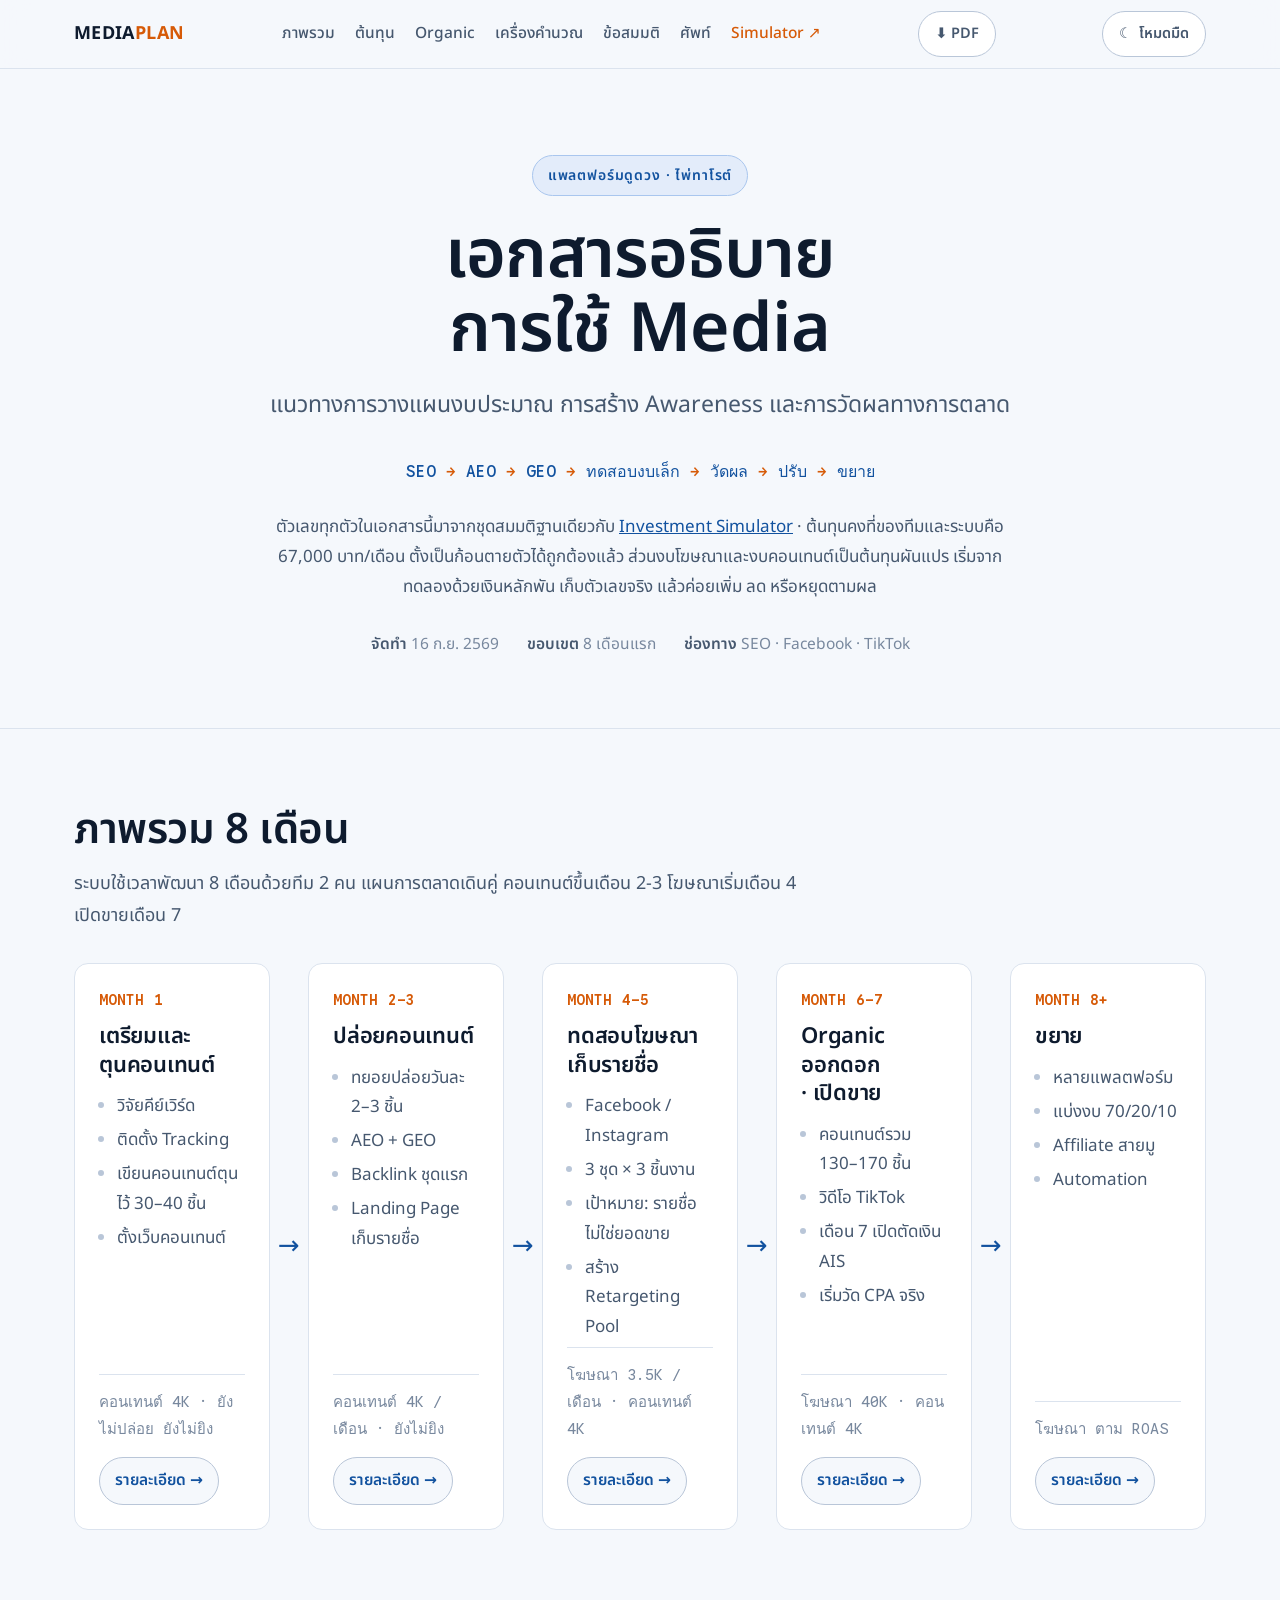
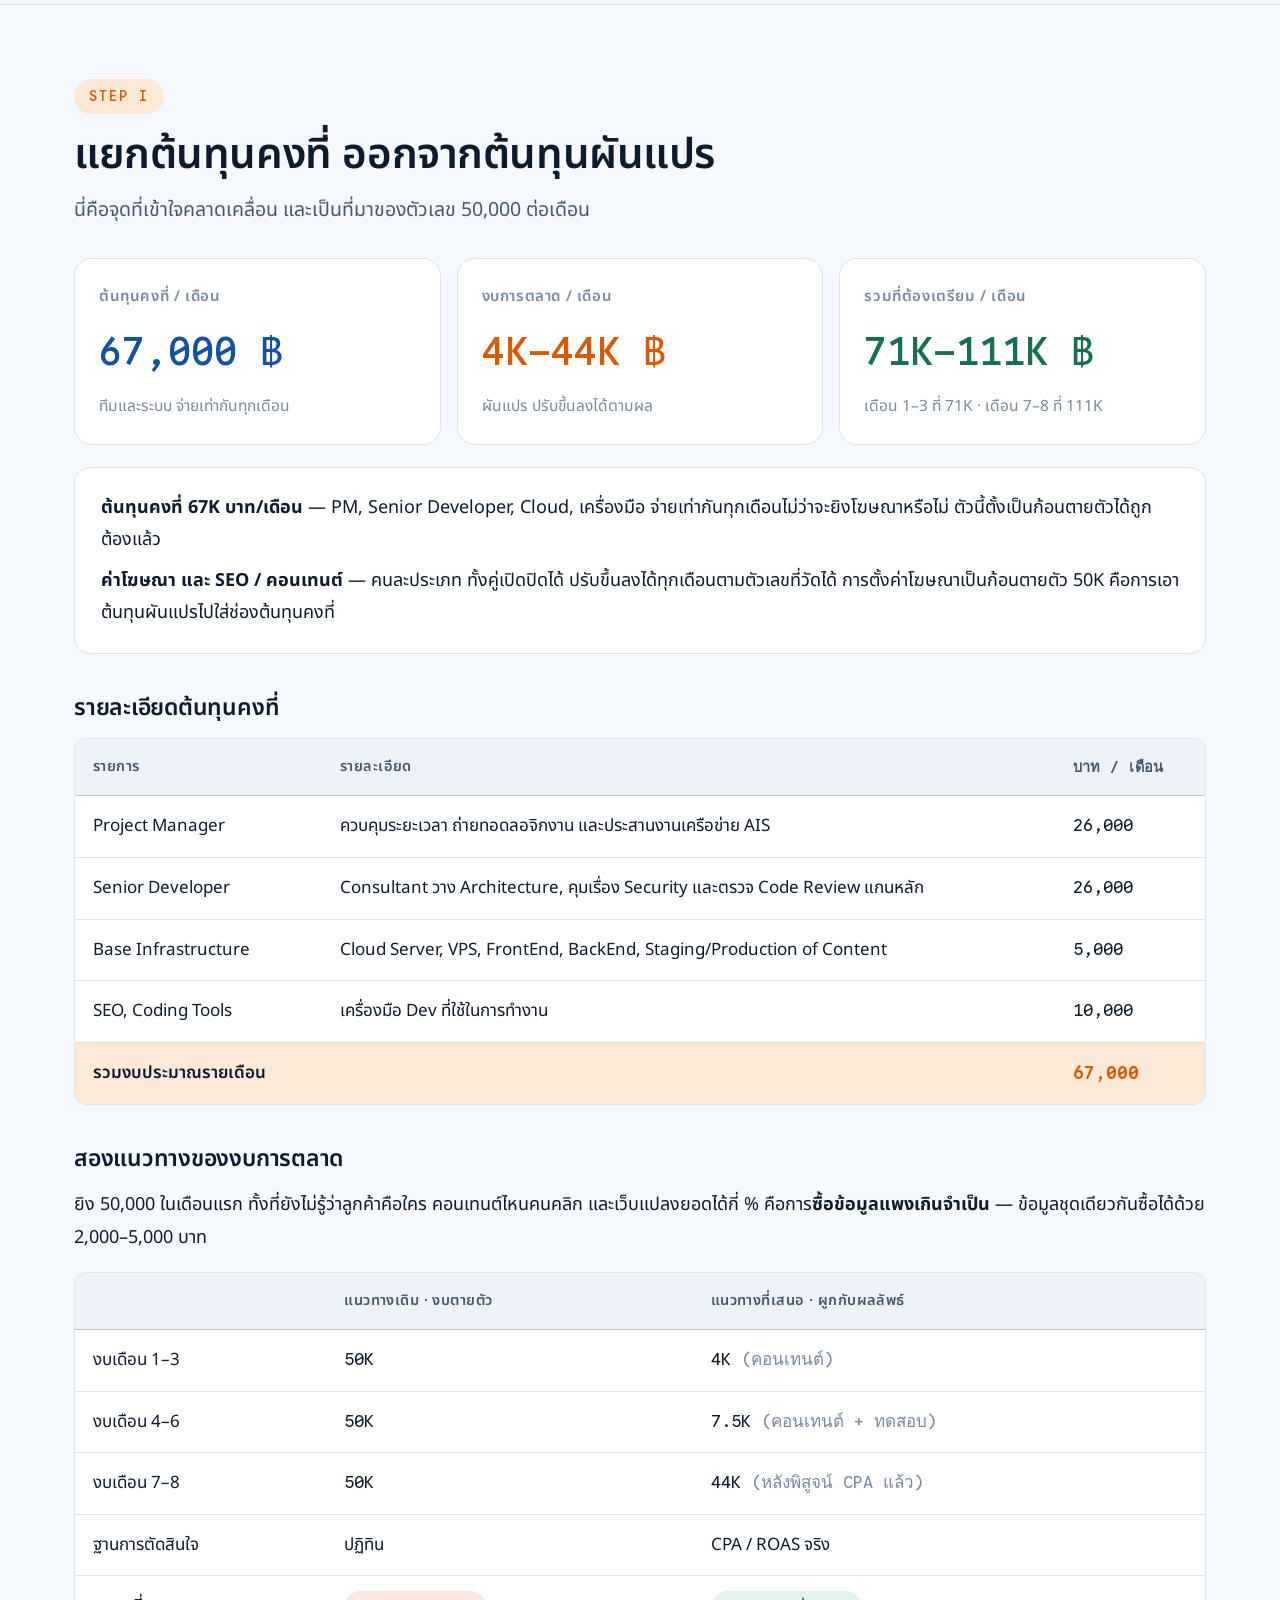
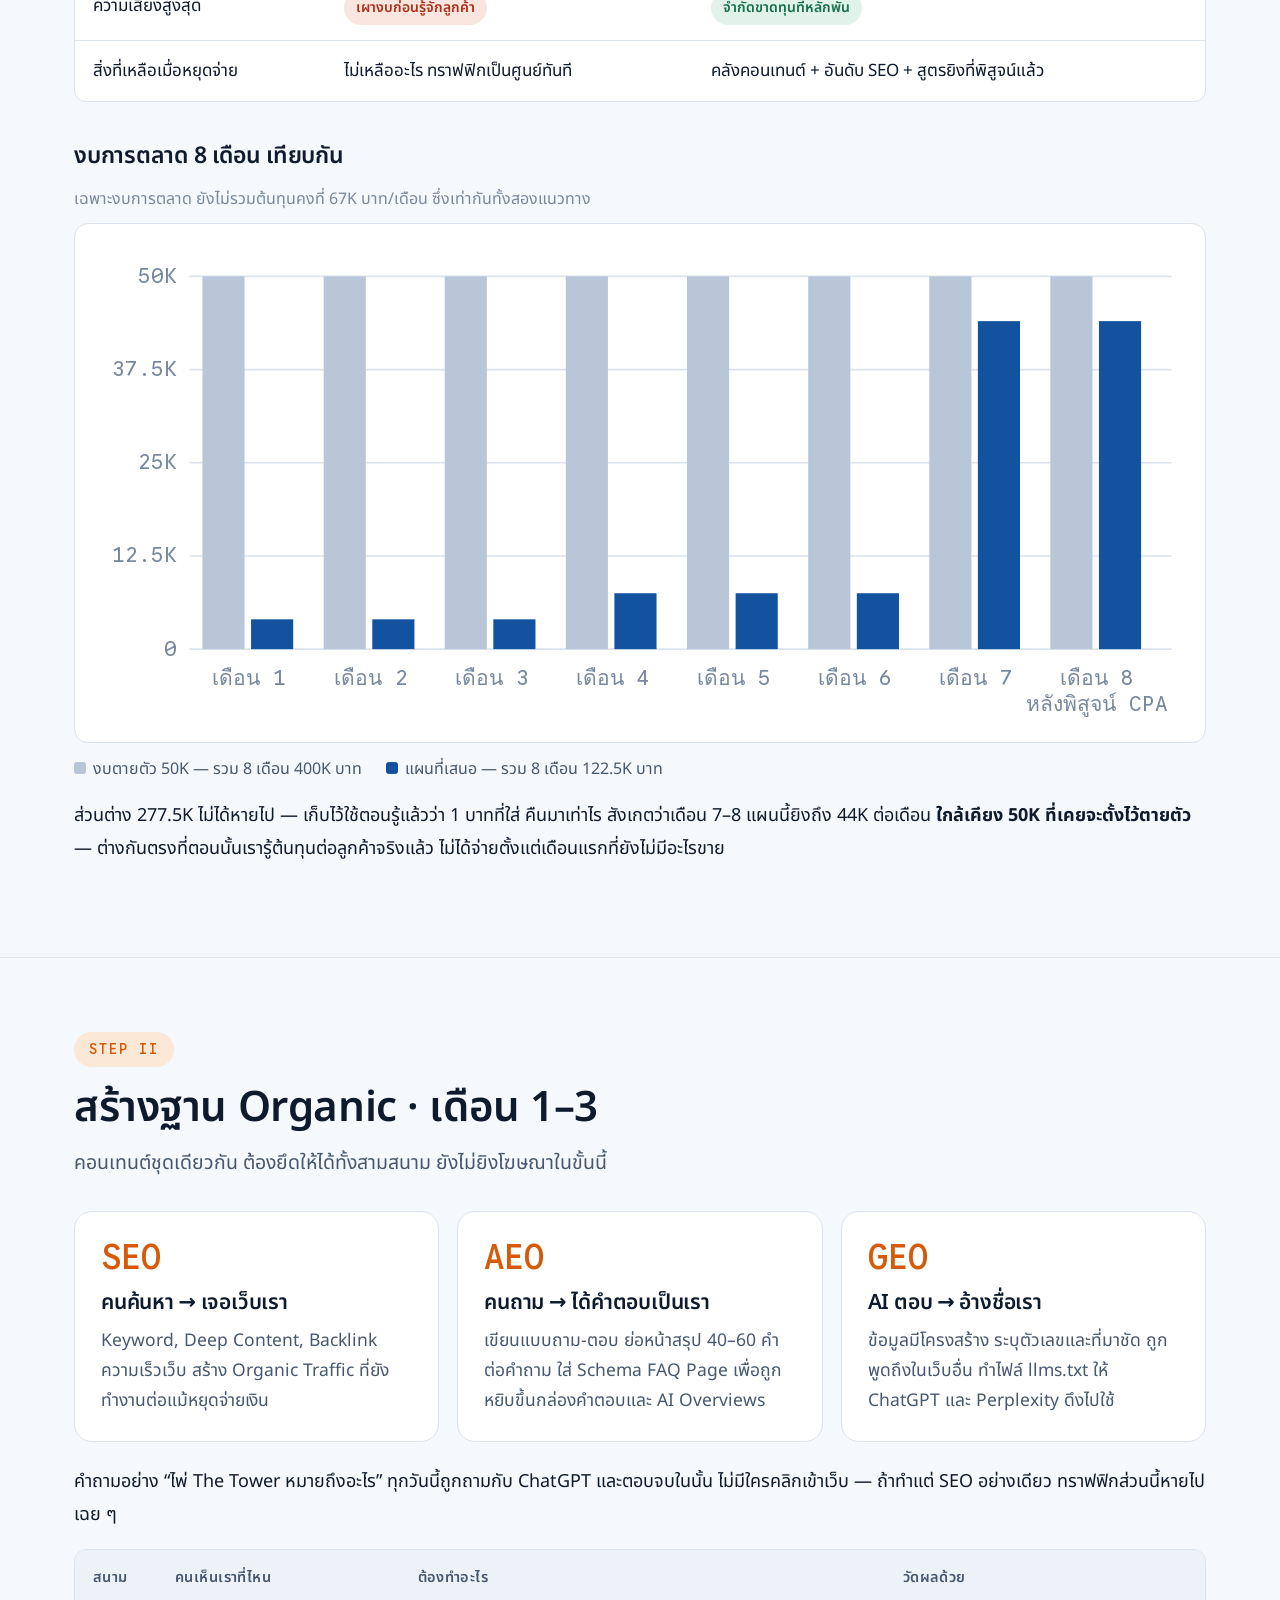
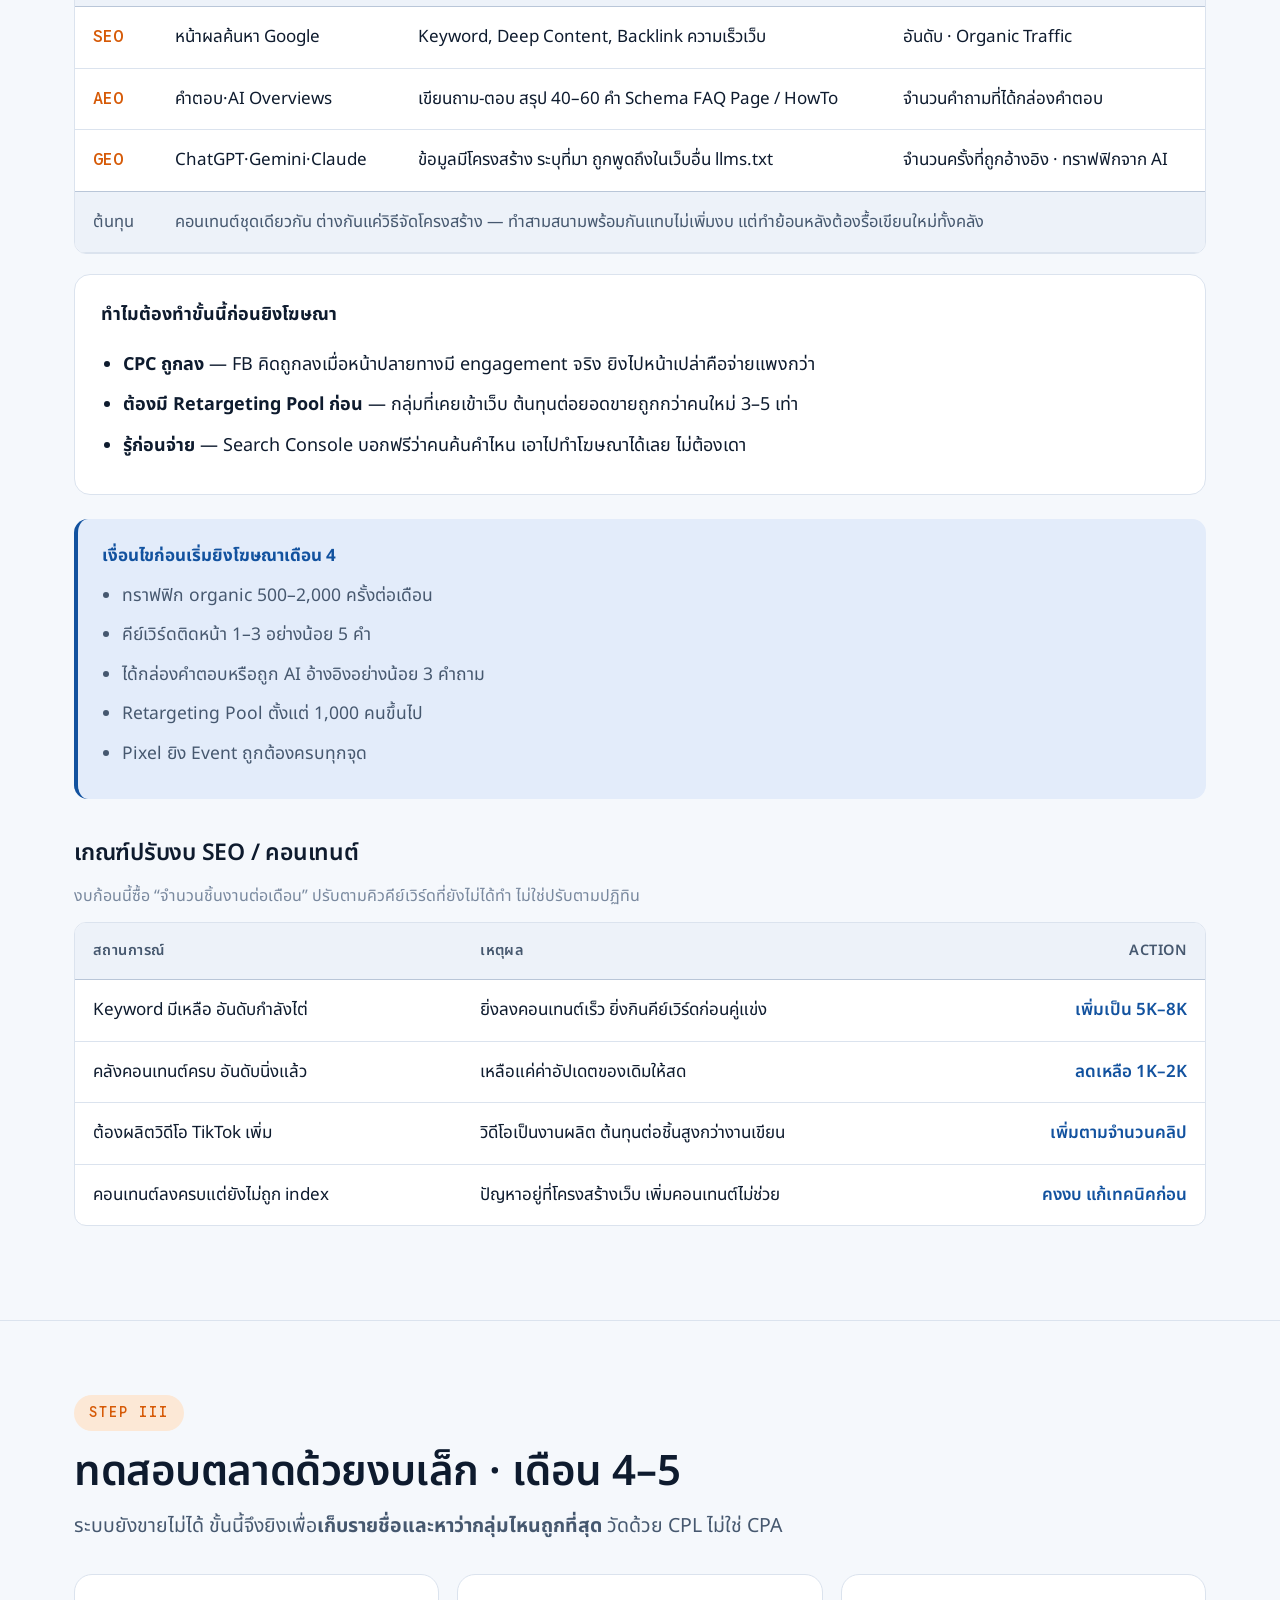
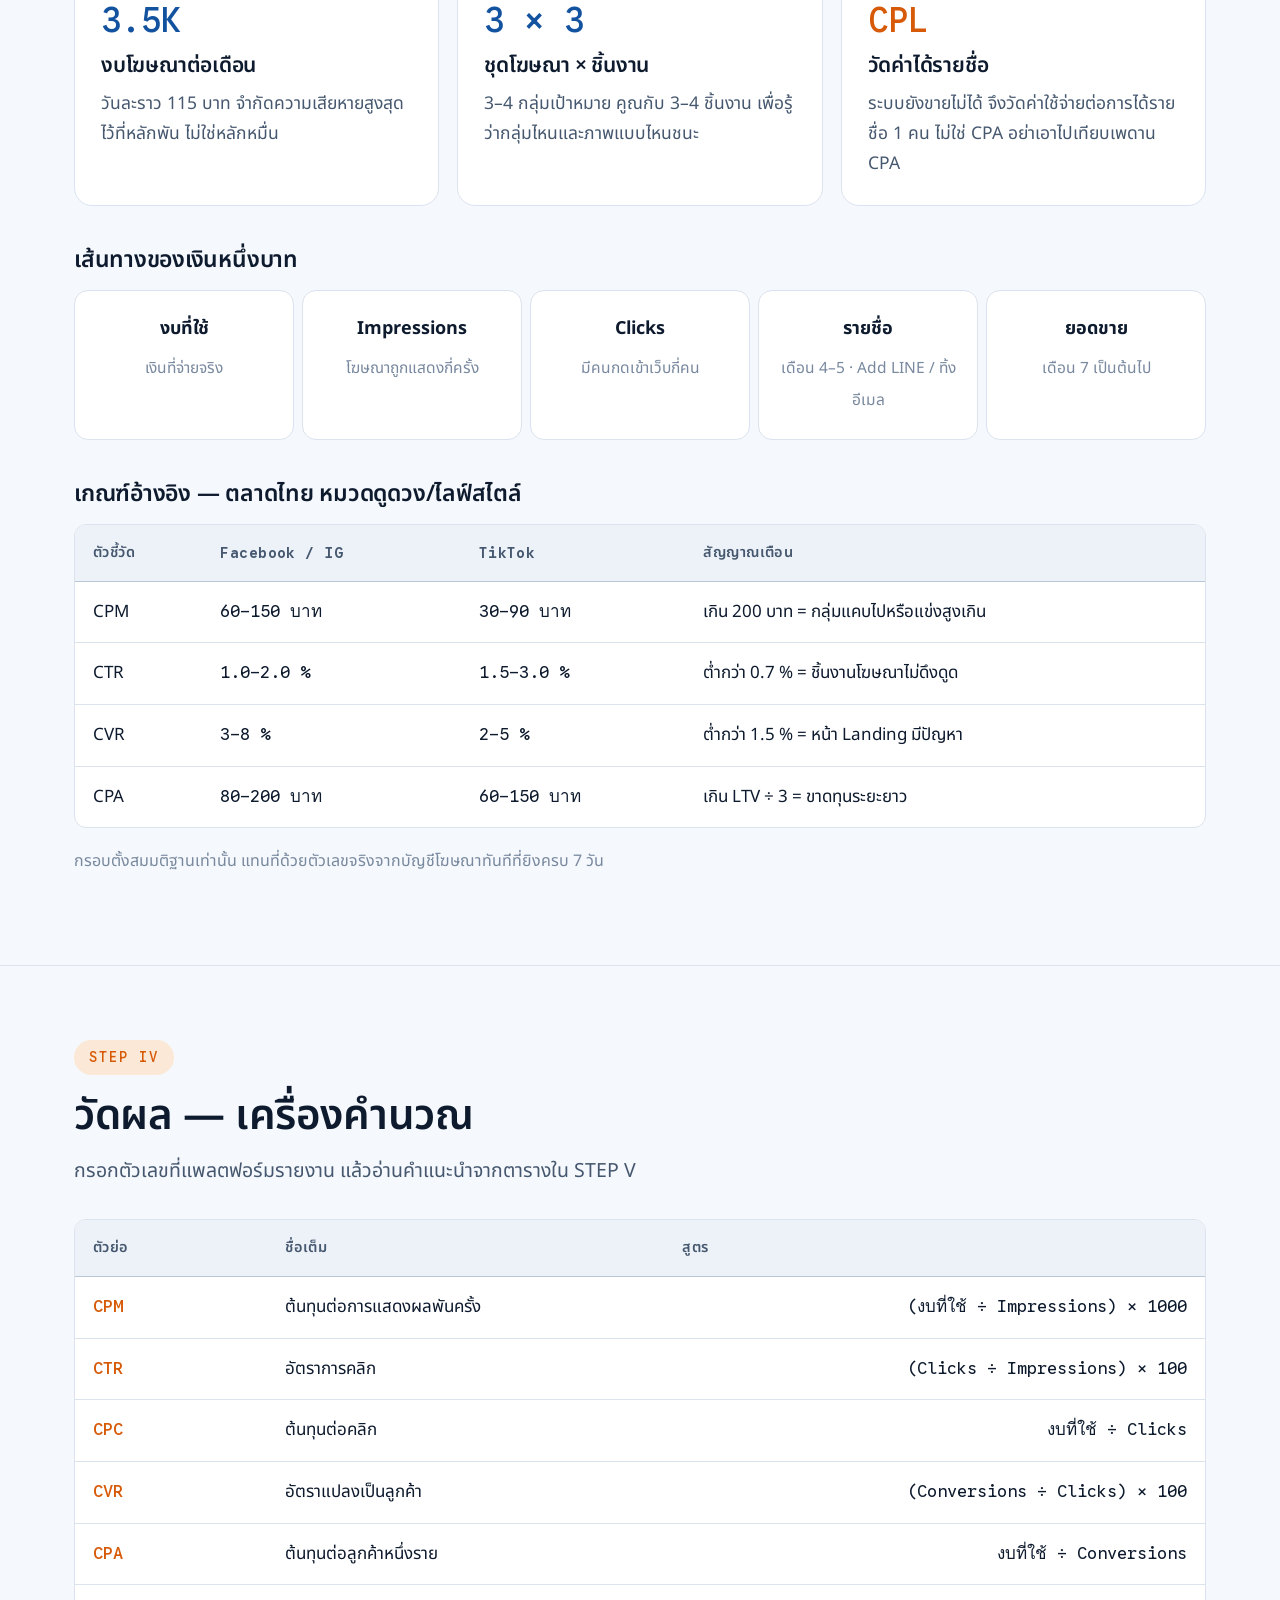
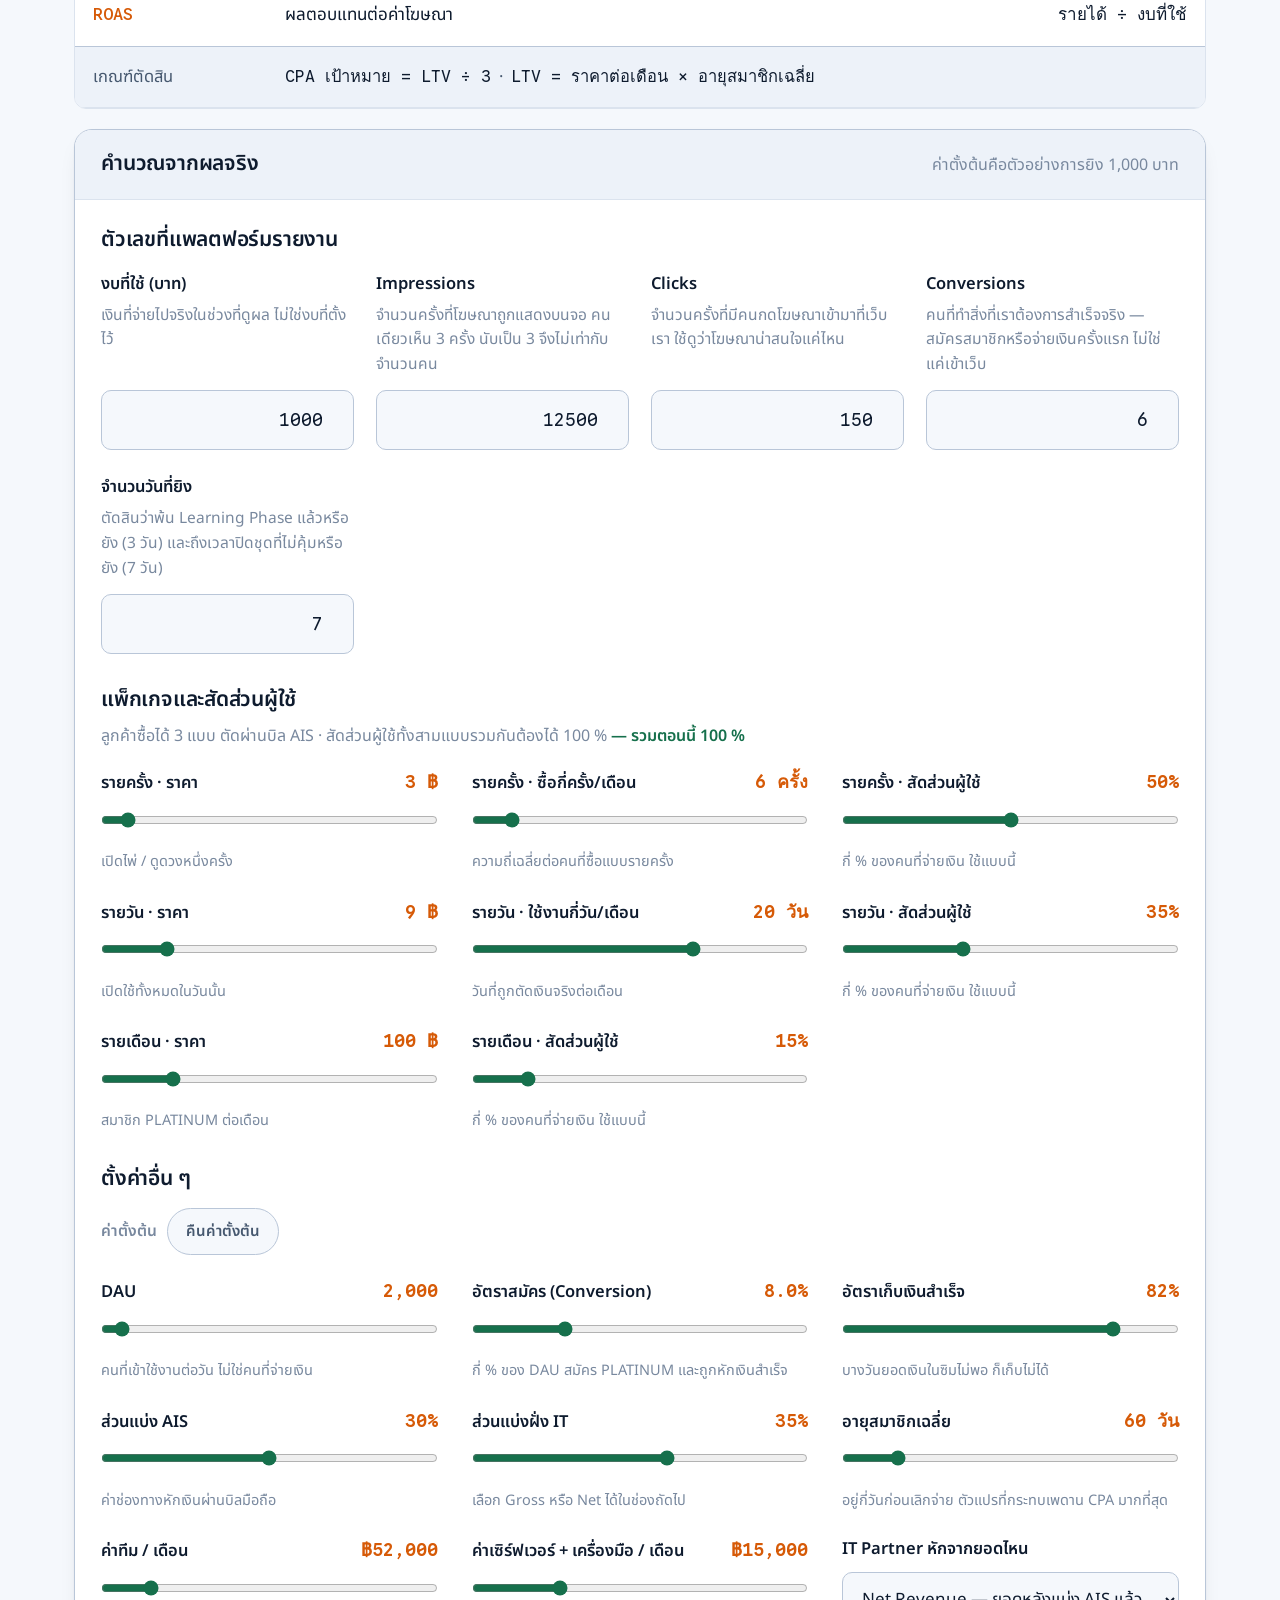
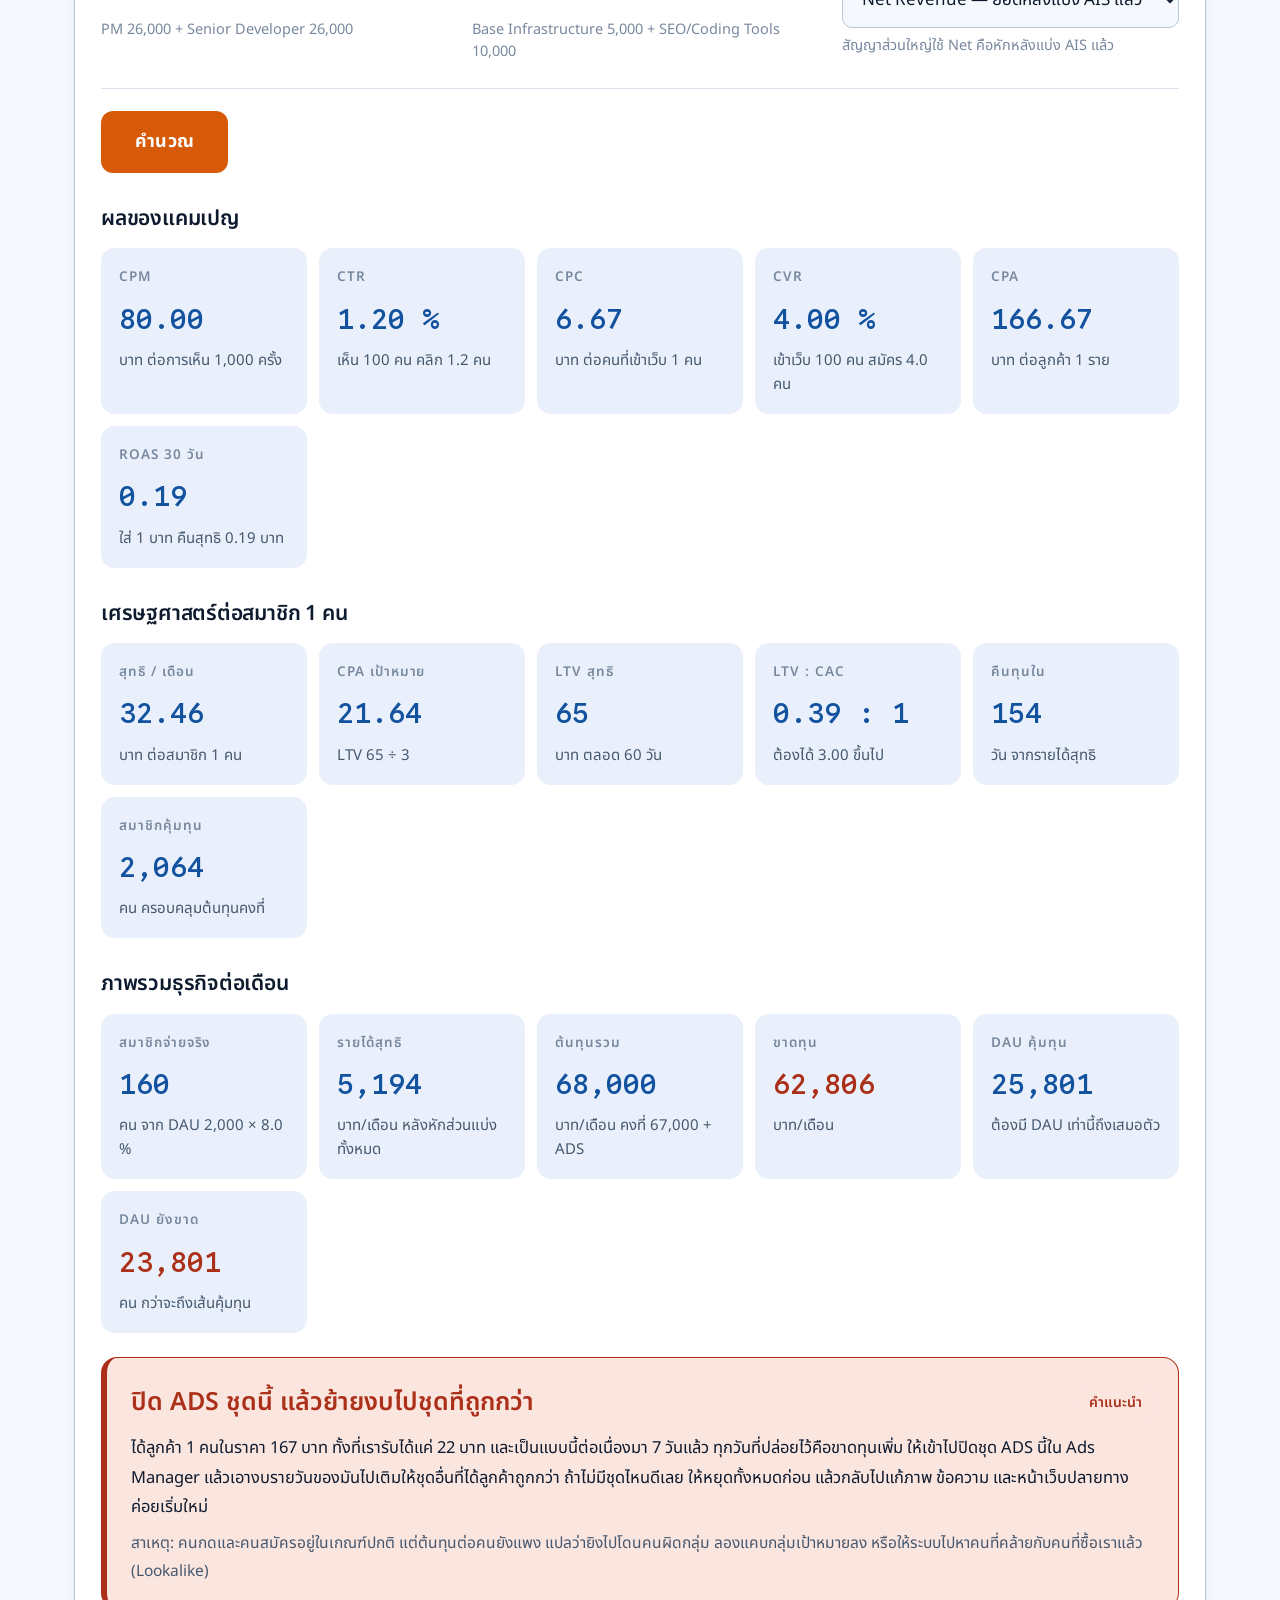
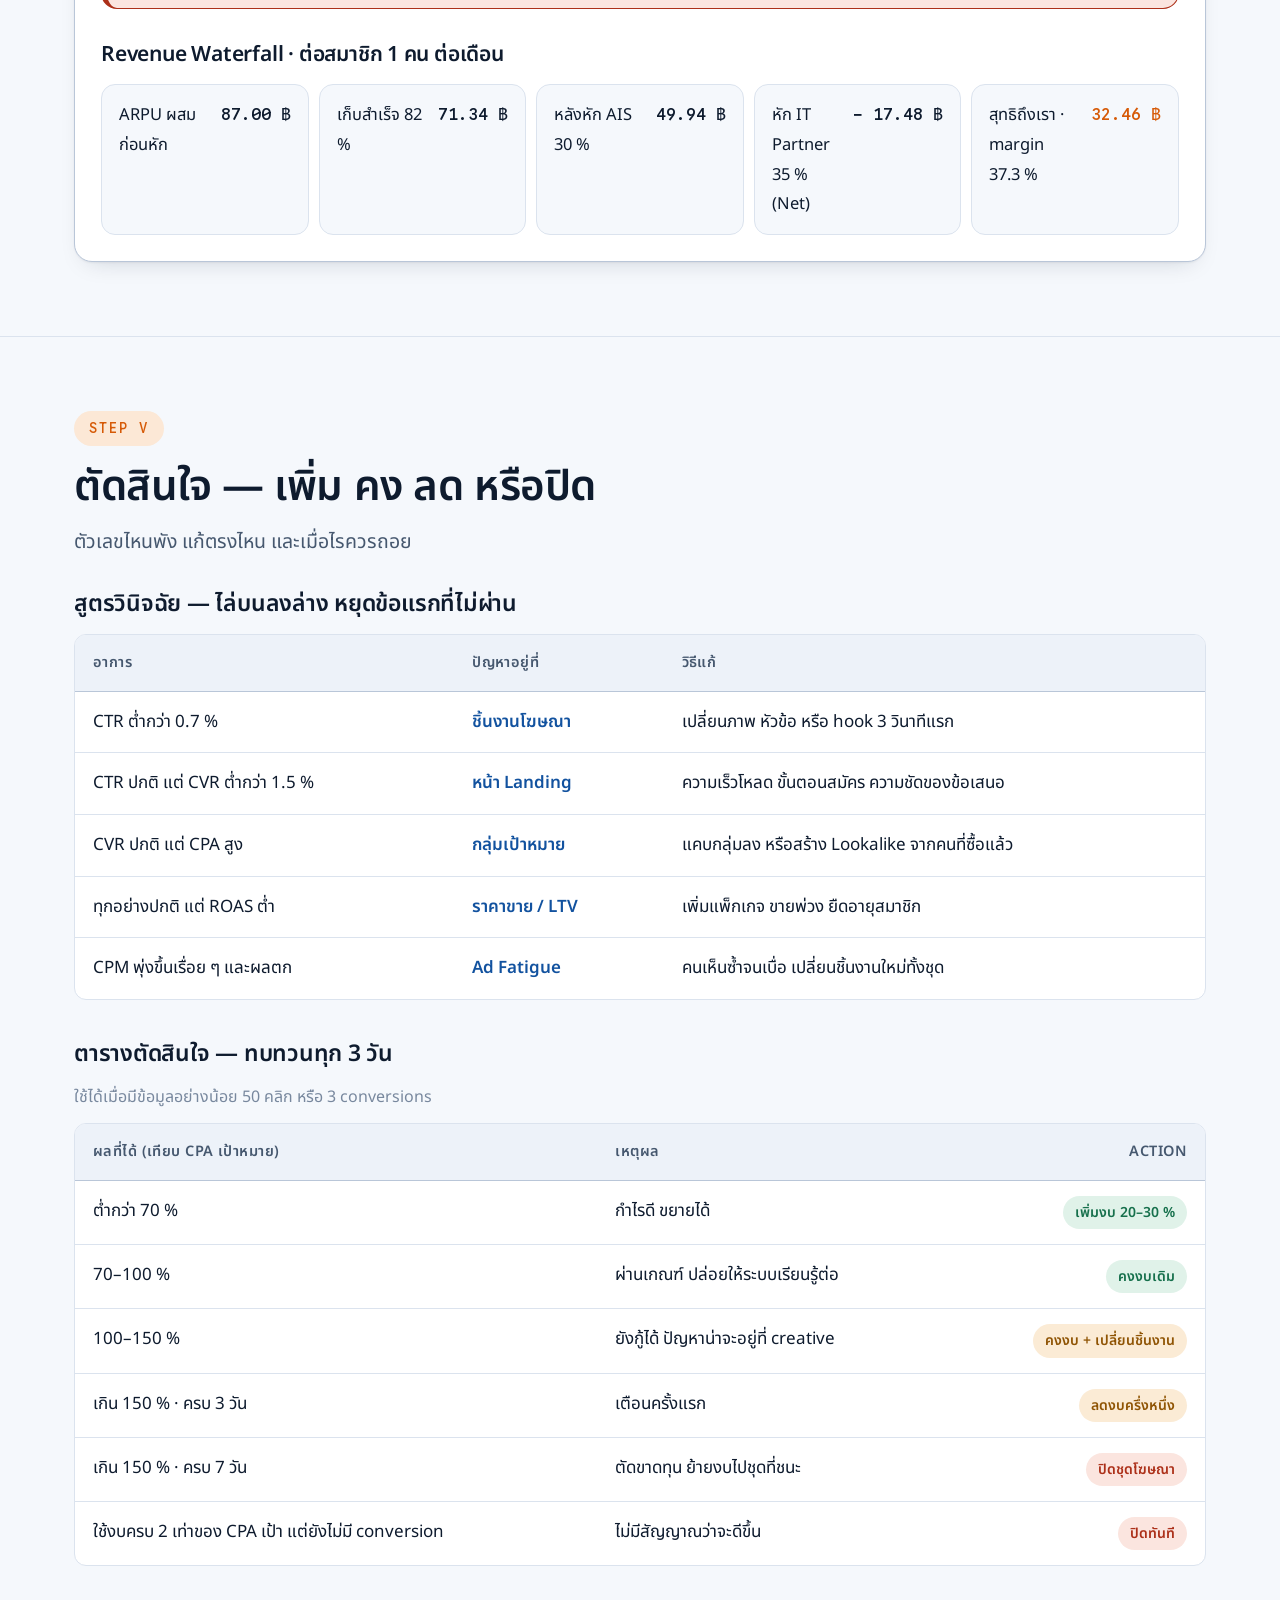
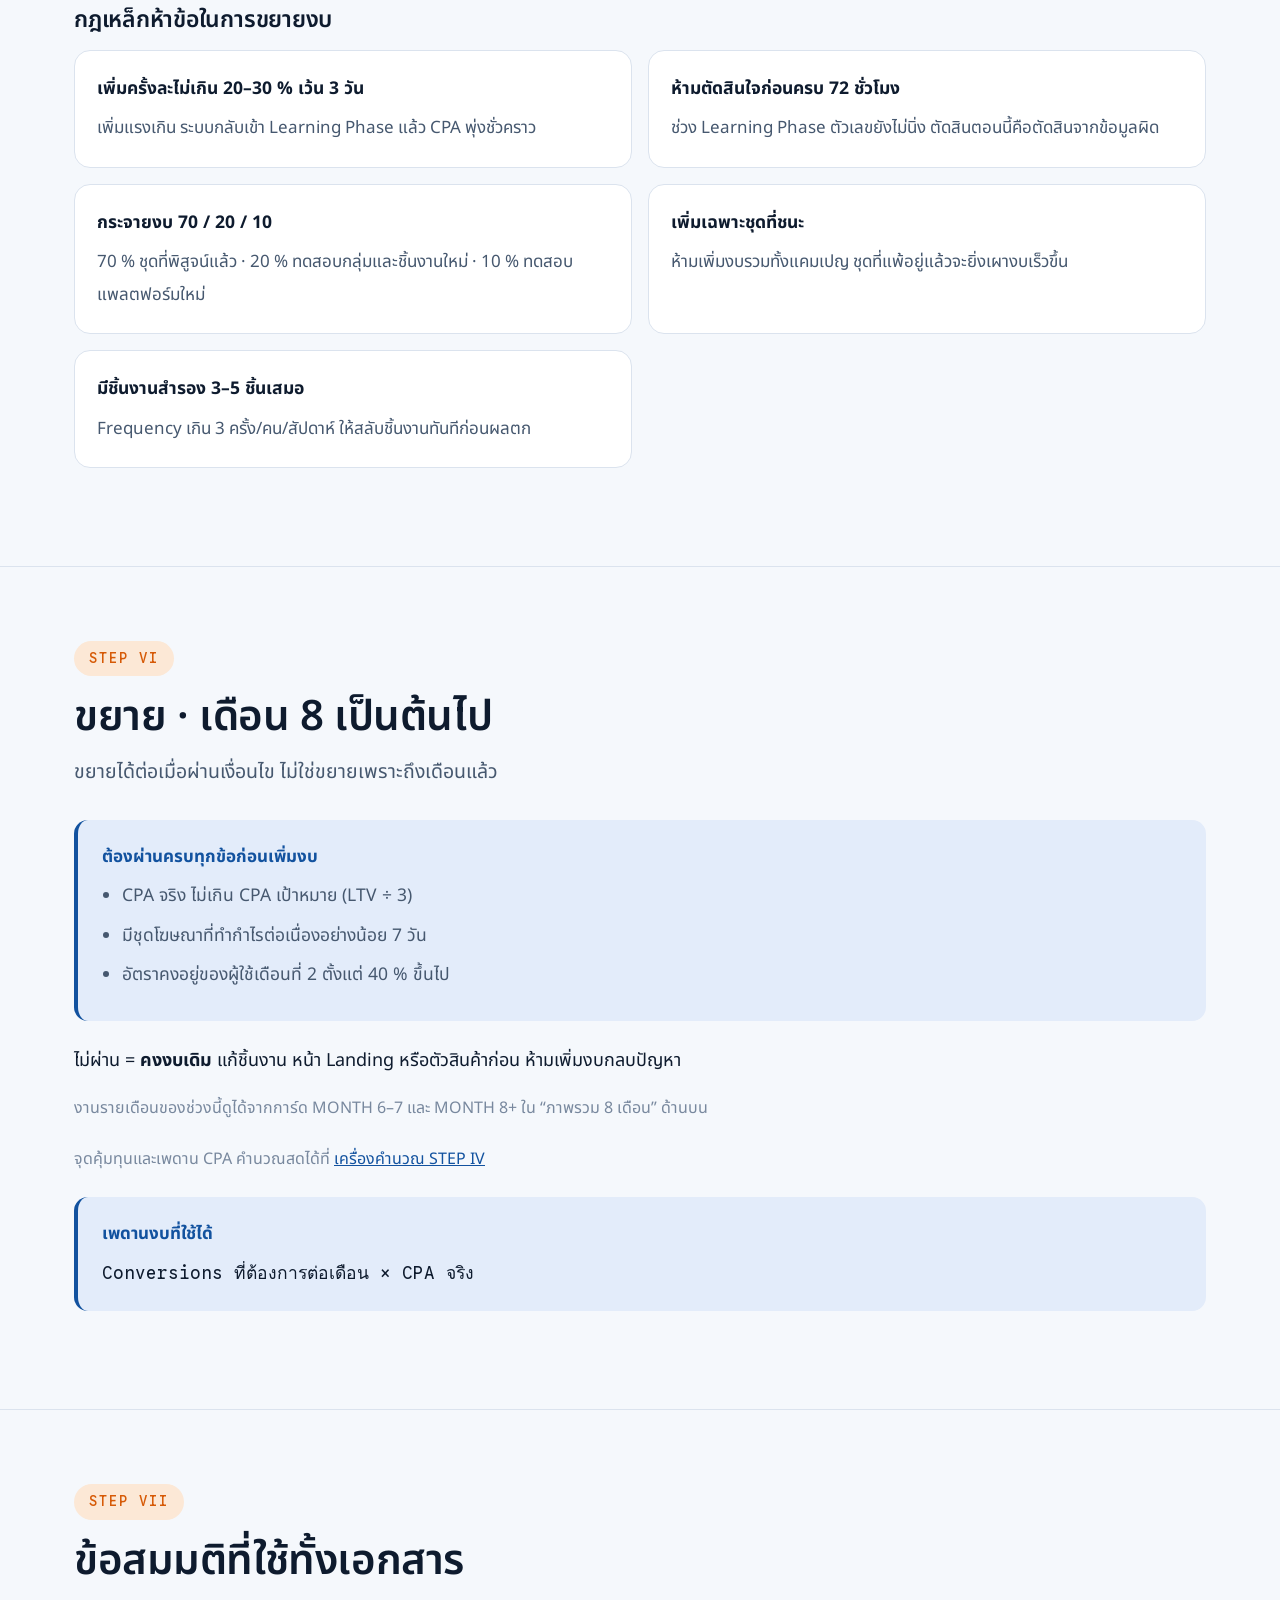
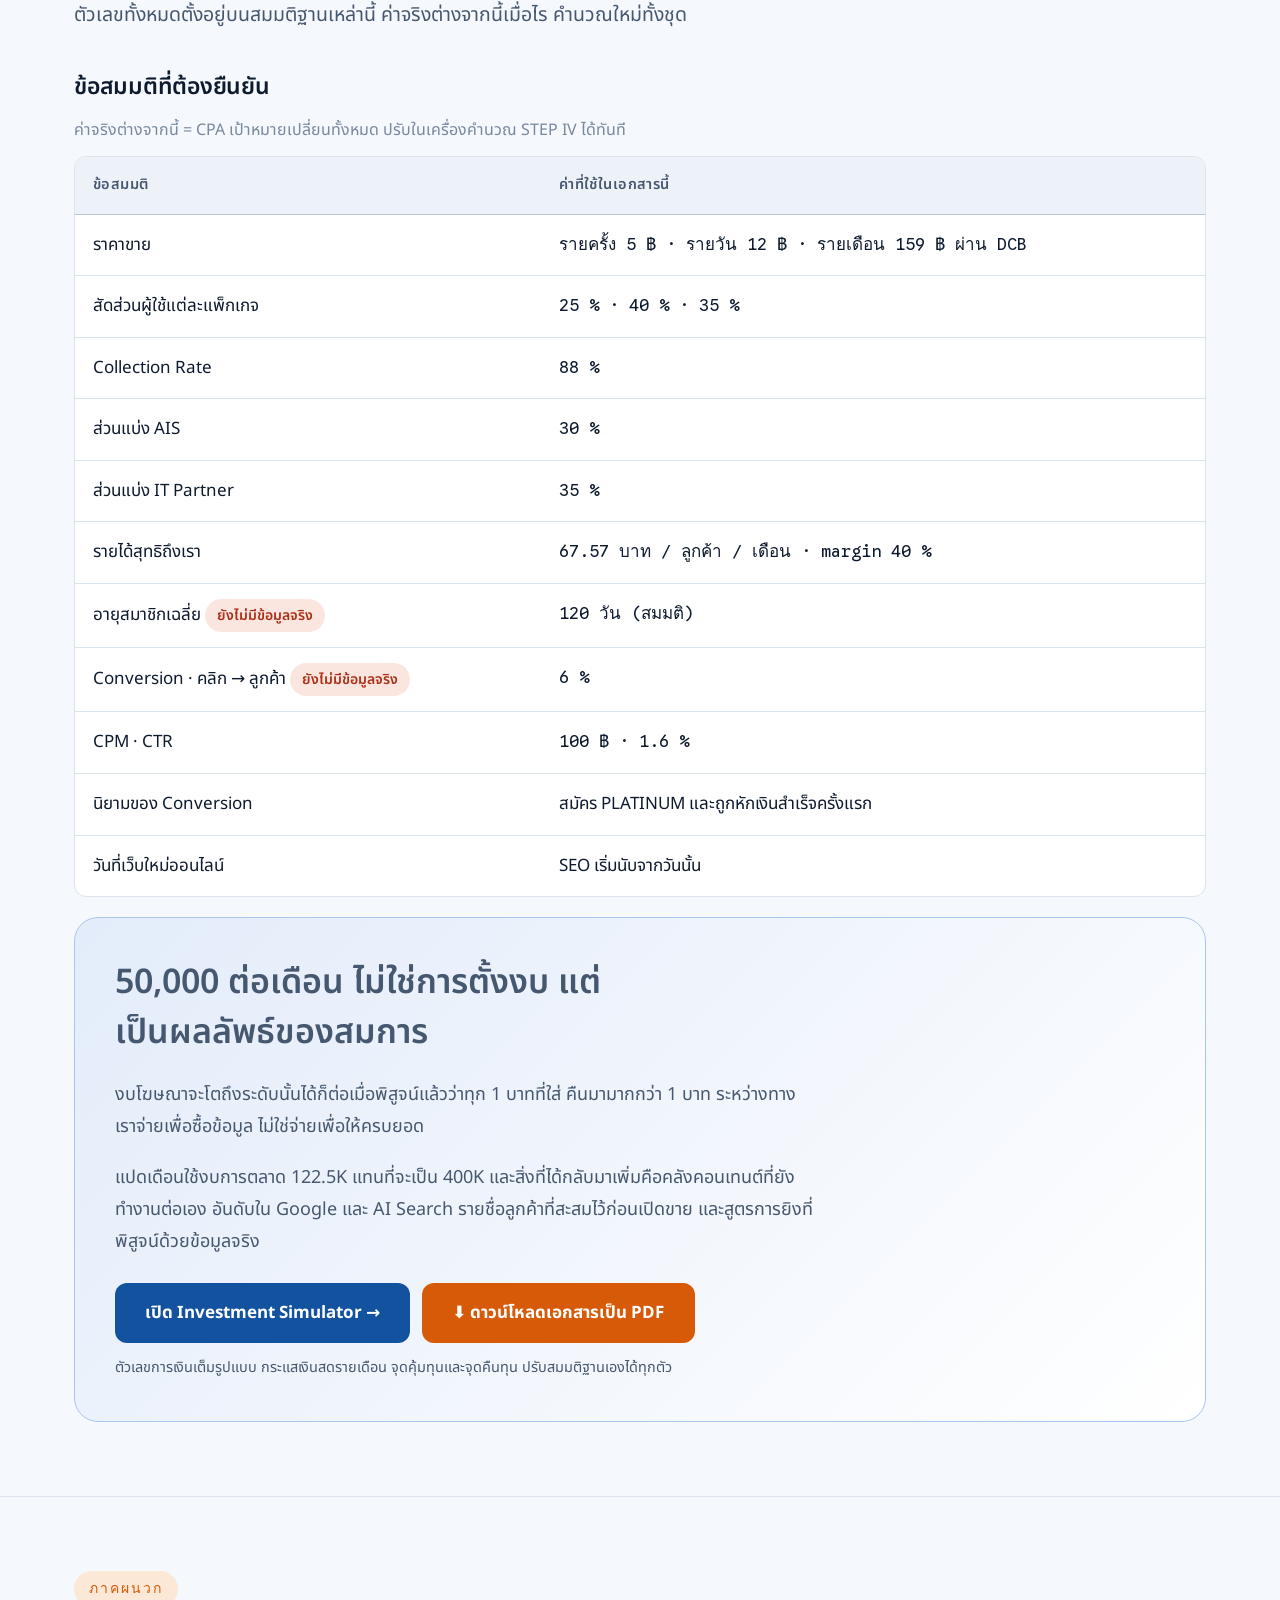
==== commit 054a1168: "refactor: เปลี่ยนชื่อ v2 เป็น sim ชื่อ v2 สื่อว่าหน้าแรกเป็นของเก่า ทั้งที่สองหน้าไม่ใช่เวอร์ชันของก" ====
--- a/index.html
+++ b/index.html
@@ -55,7 +55,7 @@
       <a href="#step4">เครื่องคำนวณ</a>
       <a href="#step7">ข้อสมมติ</a>
       <a href="#glossary">ศัพท์</a>
-      <a href="https://bizwap.pages.dev/v2/" class="nav-sim">Simulator ↗</a>
+      <a href="https://bizwap.pages.dev/sim/sim.html" class="nav-sim">Simulator ↗</a>
     </div>
     <button class="pdf-btn js-print" type="button">⬇ PDF</button>
       <button class="theme-btn" id="theme-toggle" type="button"><span id="theme-icon">☾</span><span id="theme-label">โหมดมืด</span></button>
@@ -69,7 +69,7 @@
   <div class="flowline">
     <b>SEO</b><i>→</i><b>AEO</b><i>→</i><b>GEO</b><i>→</i><b>ทดสอบงบเล็ก</b><i>→</i><b>วัดผล</b><i>→</i><b>ปรับ</b><i>→</i><b>ขยาย</b>
   </div>
-  <p class="note">ตัวเลขทุกตัวในเอกสารนี้มาจากชุดสมมติฐานเดียวกับ <a href="https://bizwap.pages.dev/v2/">Investment Simulator</a> · ต้นทุนคงที่ของทีมและระบบคือ 67,000 บาท/เดือน ตั้งเป็นก้อนตายตัวได้ถูกต้องแล้ว ส่วนงบโฆษณาและงบคอนเทนต์เป็นต้นทุนผันแปร เริ่มจากทดลองด้วยเงินหลักพัน เก็บตัวเลขจริง แล้วค่อยเพิ่ม ลด หรือหยุดตามผล</p>
+  <p class="note">ตัวเลขทุกตัวในเอกสารนี้มาจากชุดสมมติฐานเดียวกับ <a href="https://bizwap.pages.dev/sim/sim.html">Investment Simulator</a> · ต้นทุนคงที่ของทีมและระบบคือ 67,000 บาท/เดือน ตั้งเป็นก้อนตายตัวได้ถูกต้องแล้ว ส่วนงบโฆษณาและงบคอนเทนต์เป็นต้นทุนผันแปร เริ่มจากทดลองด้วยเงินหลักพัน เก็บตัวเลขจริง แล้วค่อยเพิ่ม ลด หรือหยุดตามผล</p>
   <div class="meta">
     <span><b>จัดทำ</b> 16 ก.ย. 2569</span>
     <span><b>ขอบเขต</b> 8 เดือนแรก</span>
@@ -747,7 +747,7 @@
       <p style="margin-bottom:0">แปดเดือนใช้งบการตลาด 122.5K แทนที่จะเป็น 400K และสิ่งที่ได้กลับมาเพิ่มคือคลังคอนเทนต์ที่ยังทำงานต่อเอง อันดับใน Google และ AI Search รายชื่อลูกค้าที่สะสมไว้ก่อนเปิดขาย และสูตรการยิงที่พิสูจน์ด้วยข้อมูลจริง</p>
     
       <div class="cta-row">
-        <a class="sim-cta" href="https://bizwap.pages.dev/v2/">เปิด Investment Simulator →</a>
+        <a class="sim-cta" href="https://bizwap.pages.dev/sim/sim.html">เปิด Investment Simulator →</a>
         <button class="pdf-cta js-print" type="button">⬇ ดาวน์โหลดเอกสารเป็น PDF</button>
       </div>
       <p class="cta-note">ตัวเลขการเงินเต็มรูปแบบ กระแสเงินสดรายเดือน จุดคุ้มทุนและจุดคืนทุน ปรับสมมติฐานเองได้ทุกตัว</p>
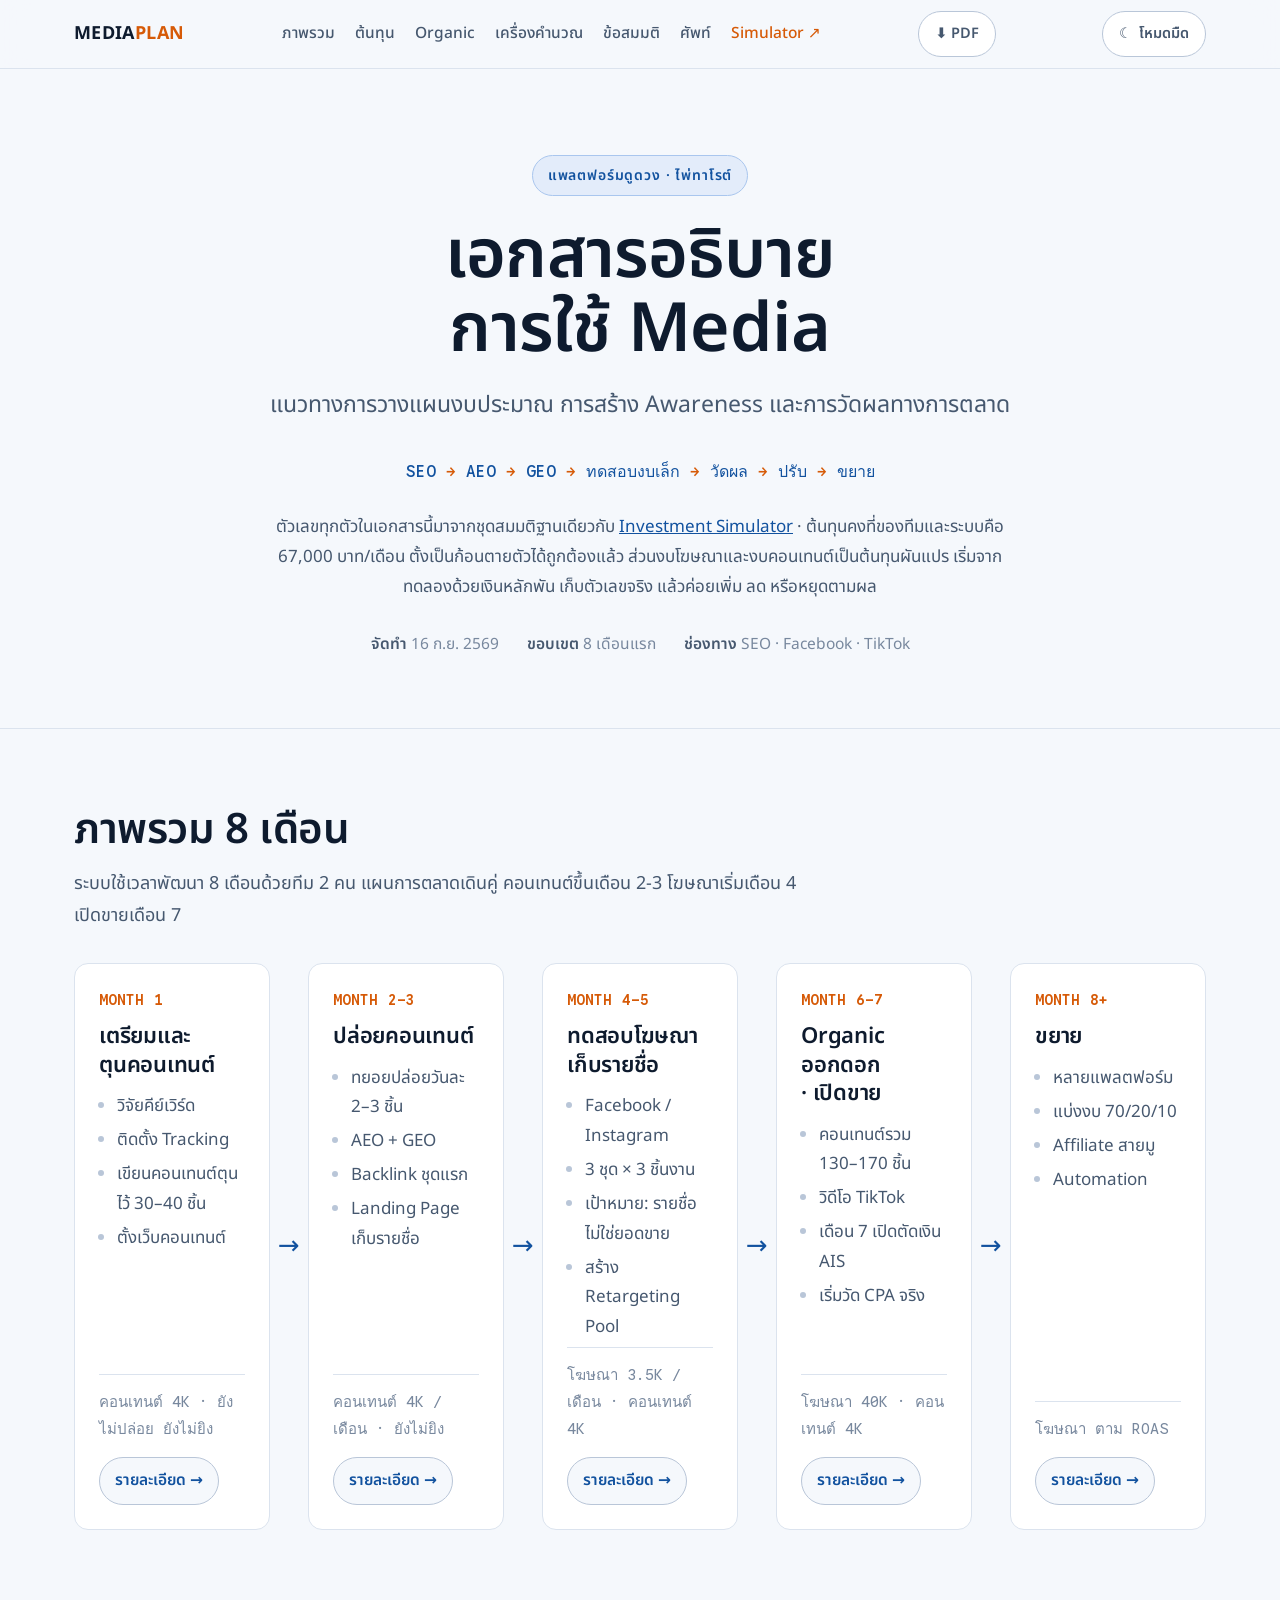
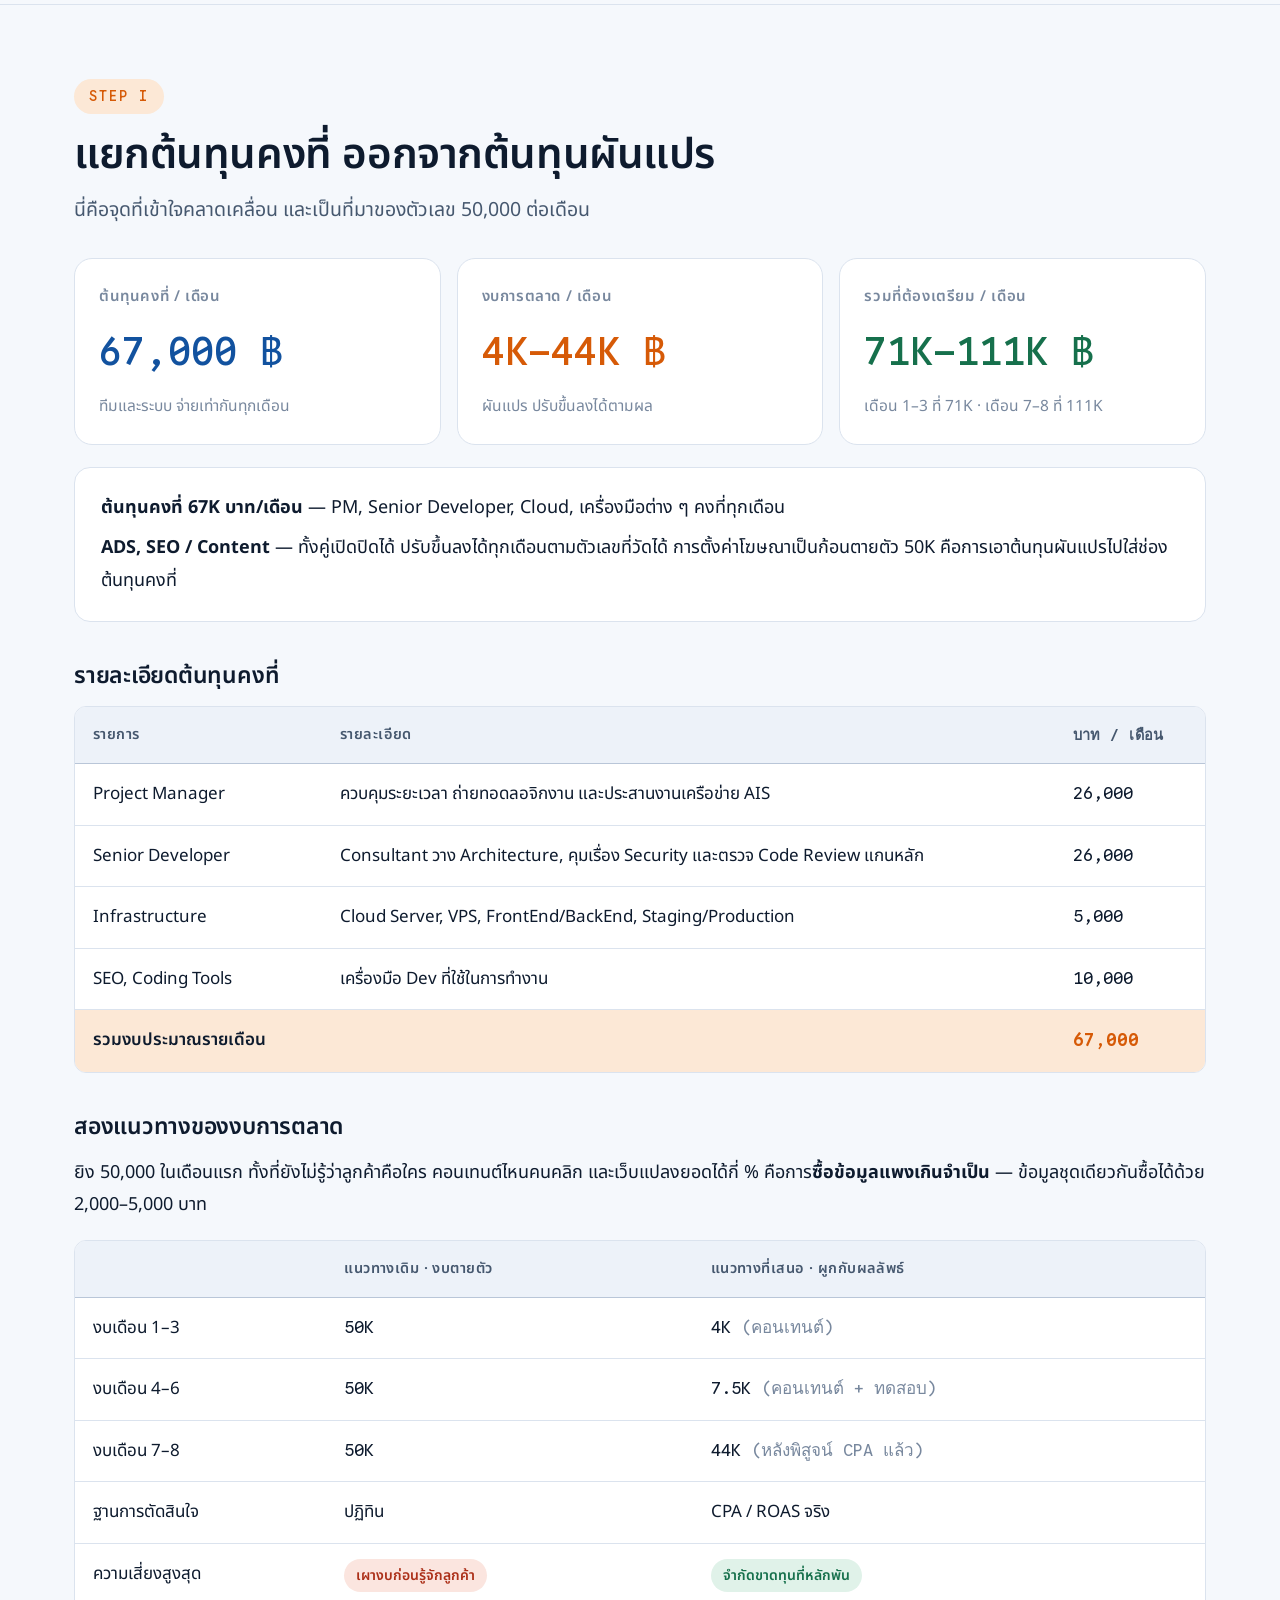
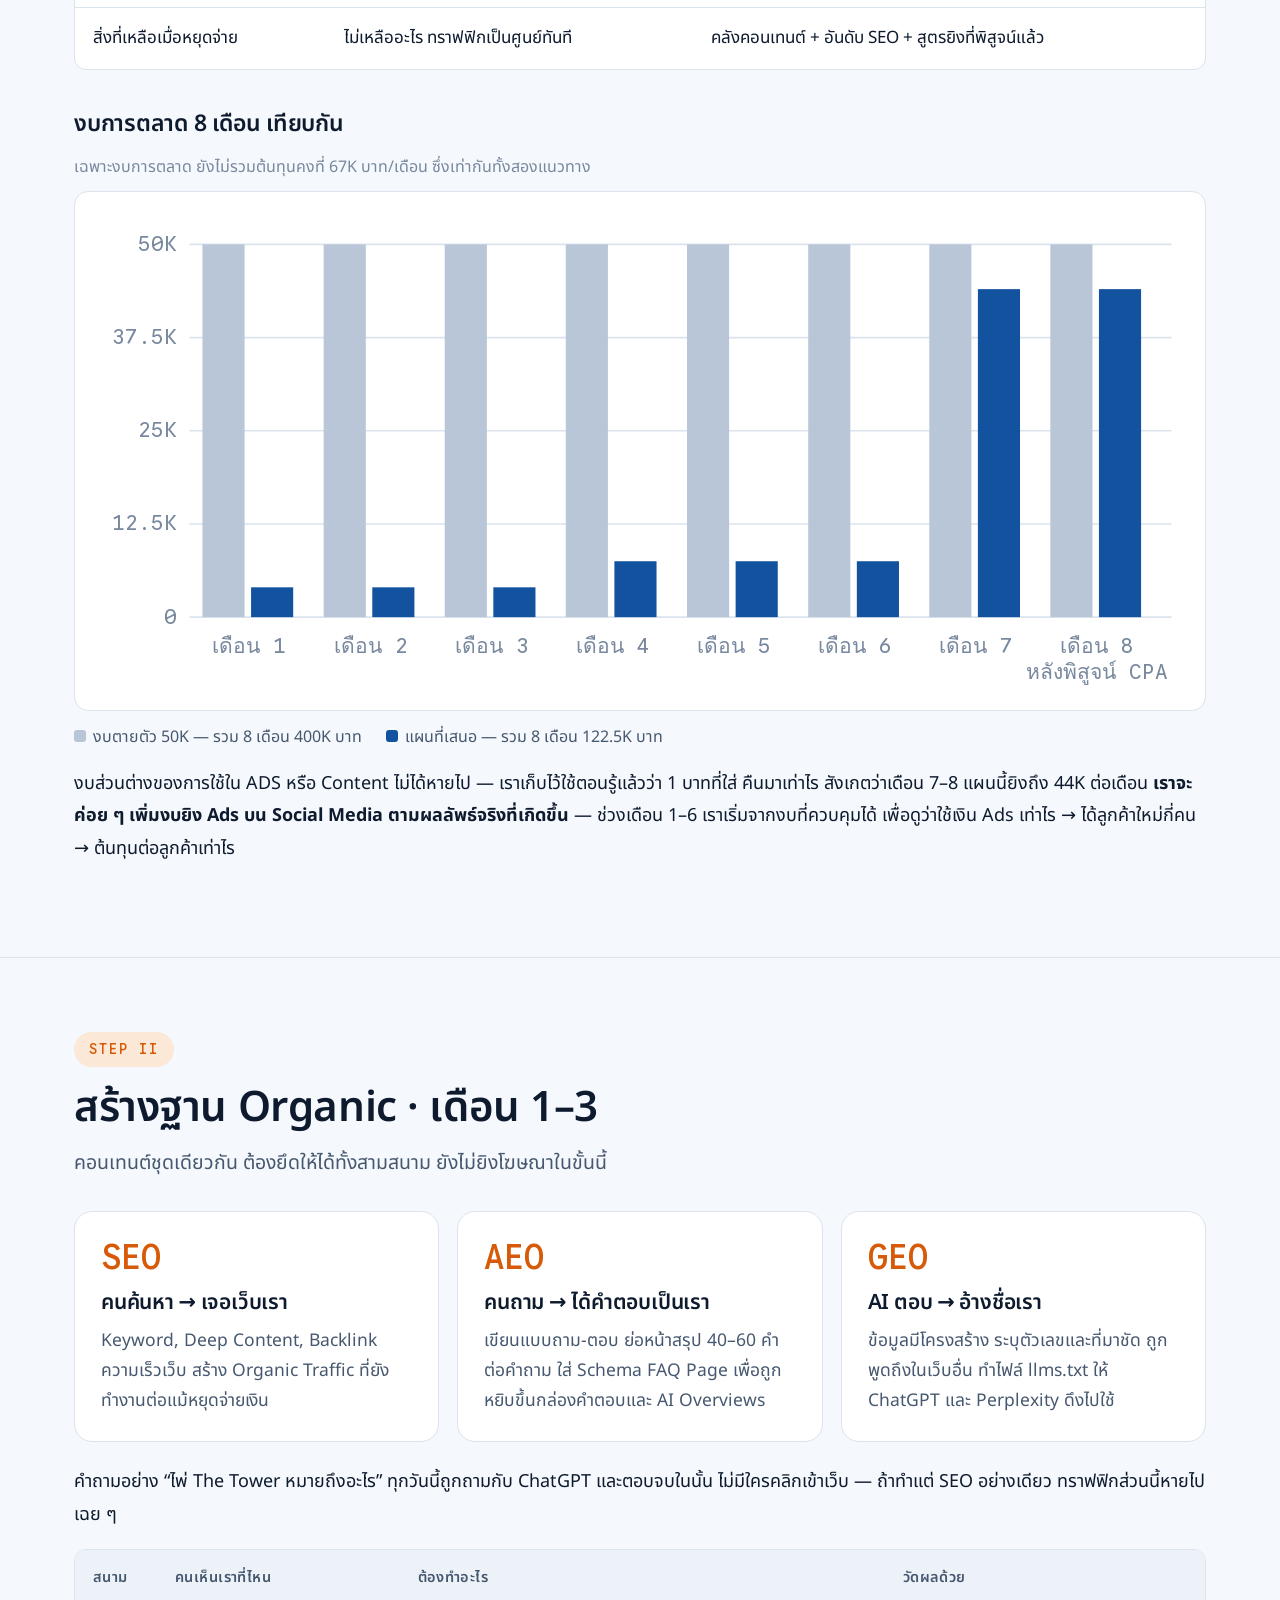
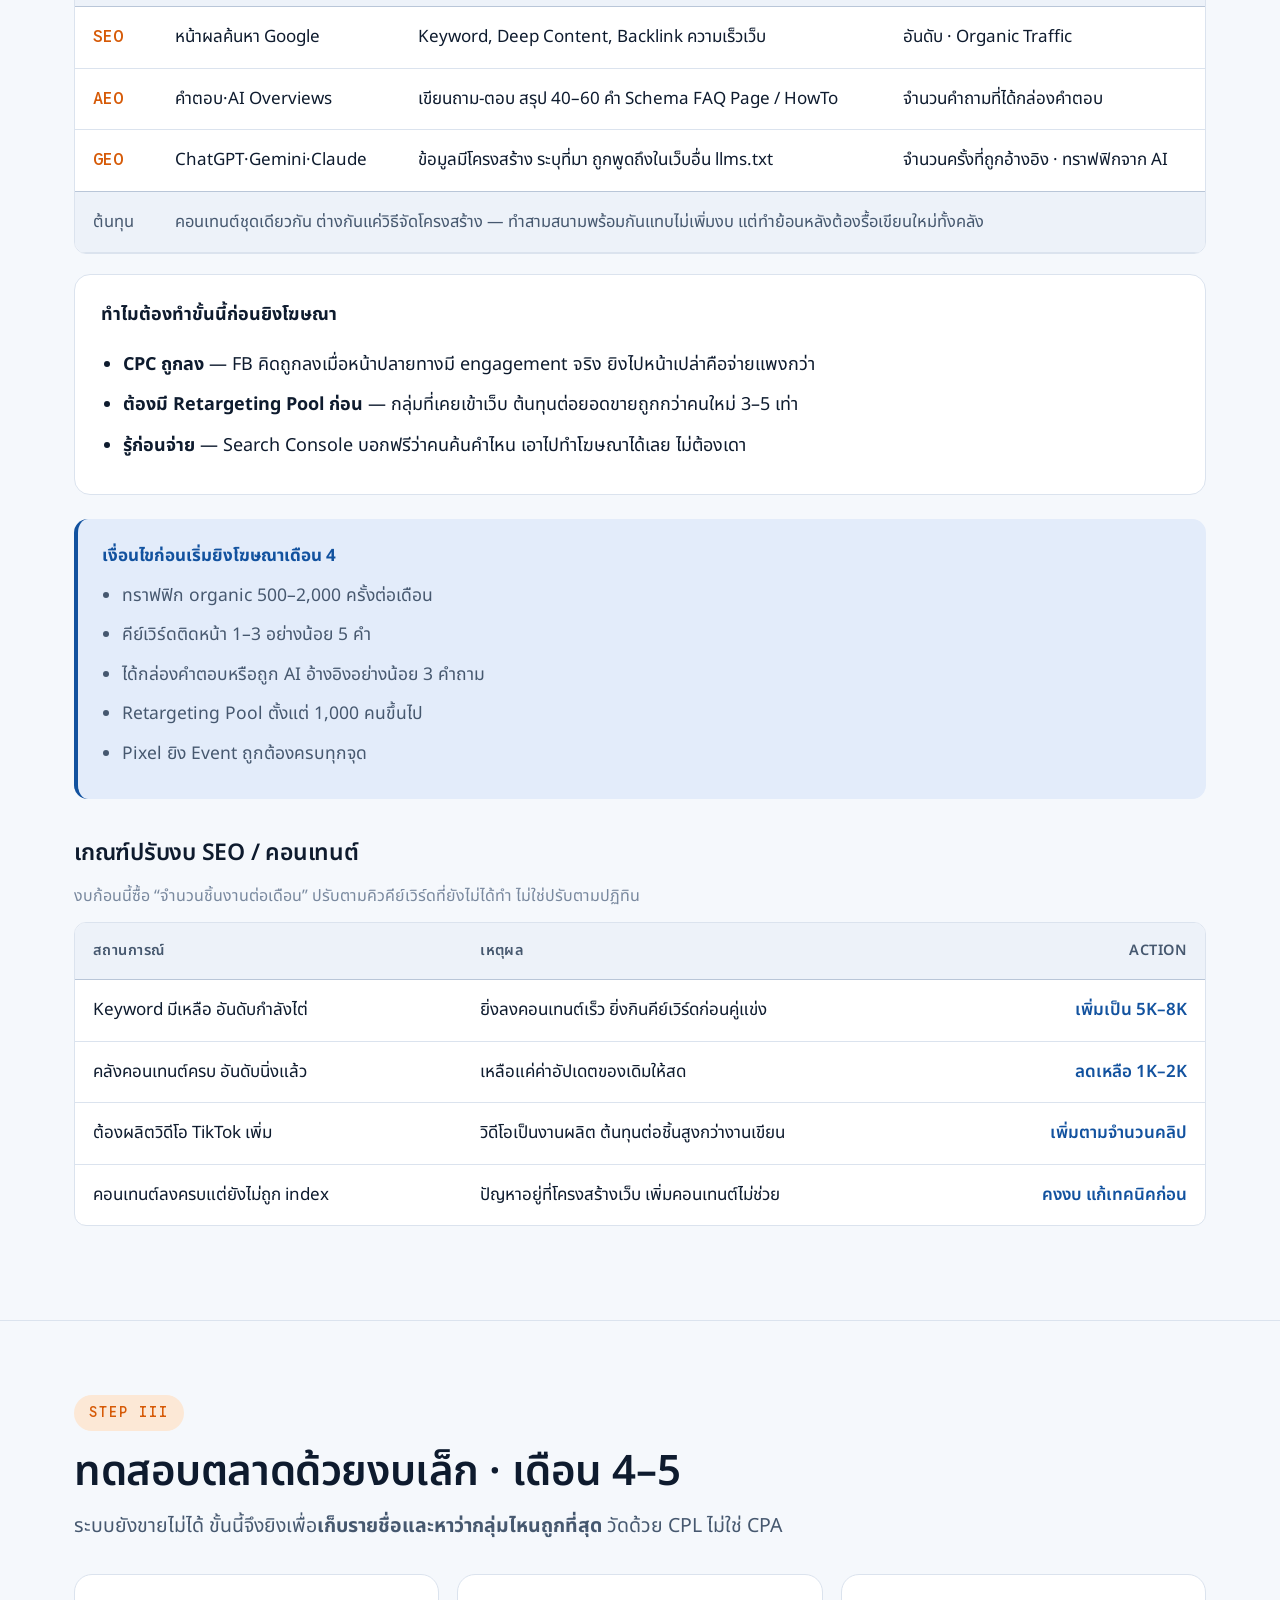
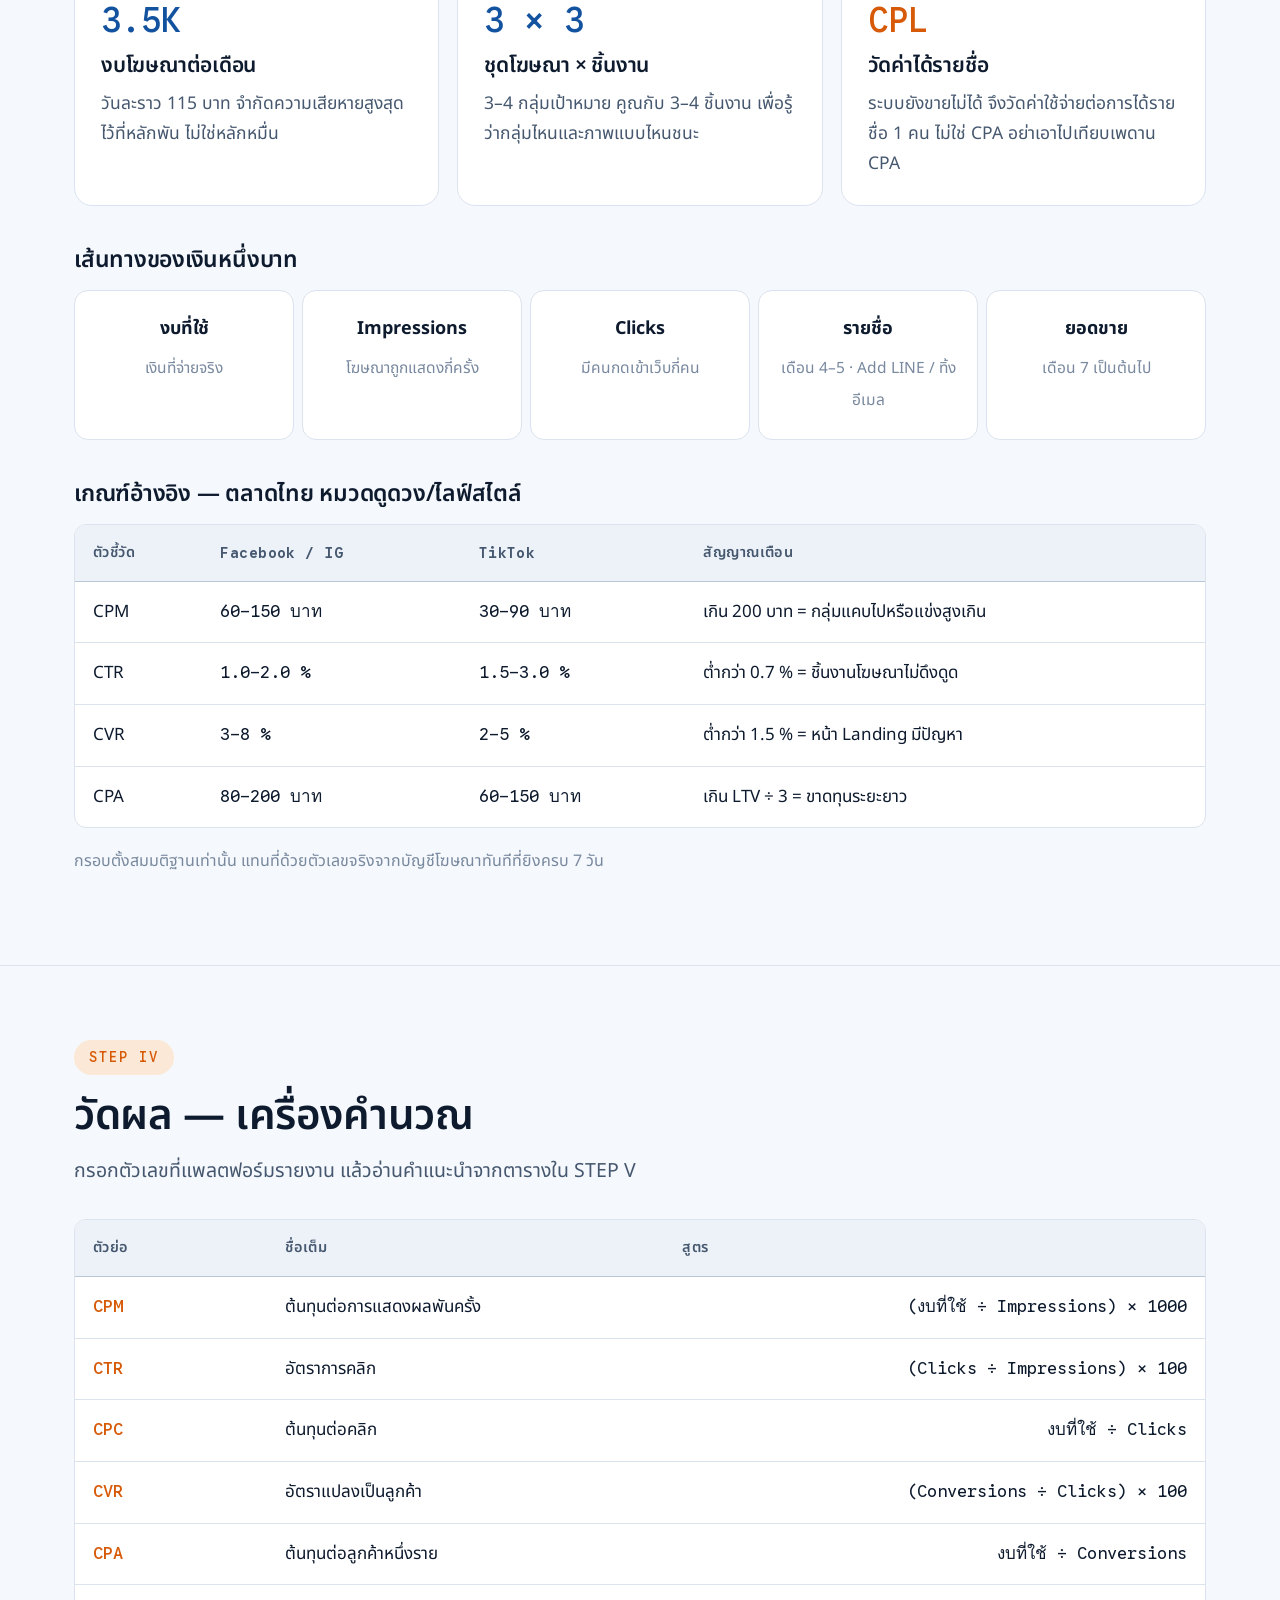
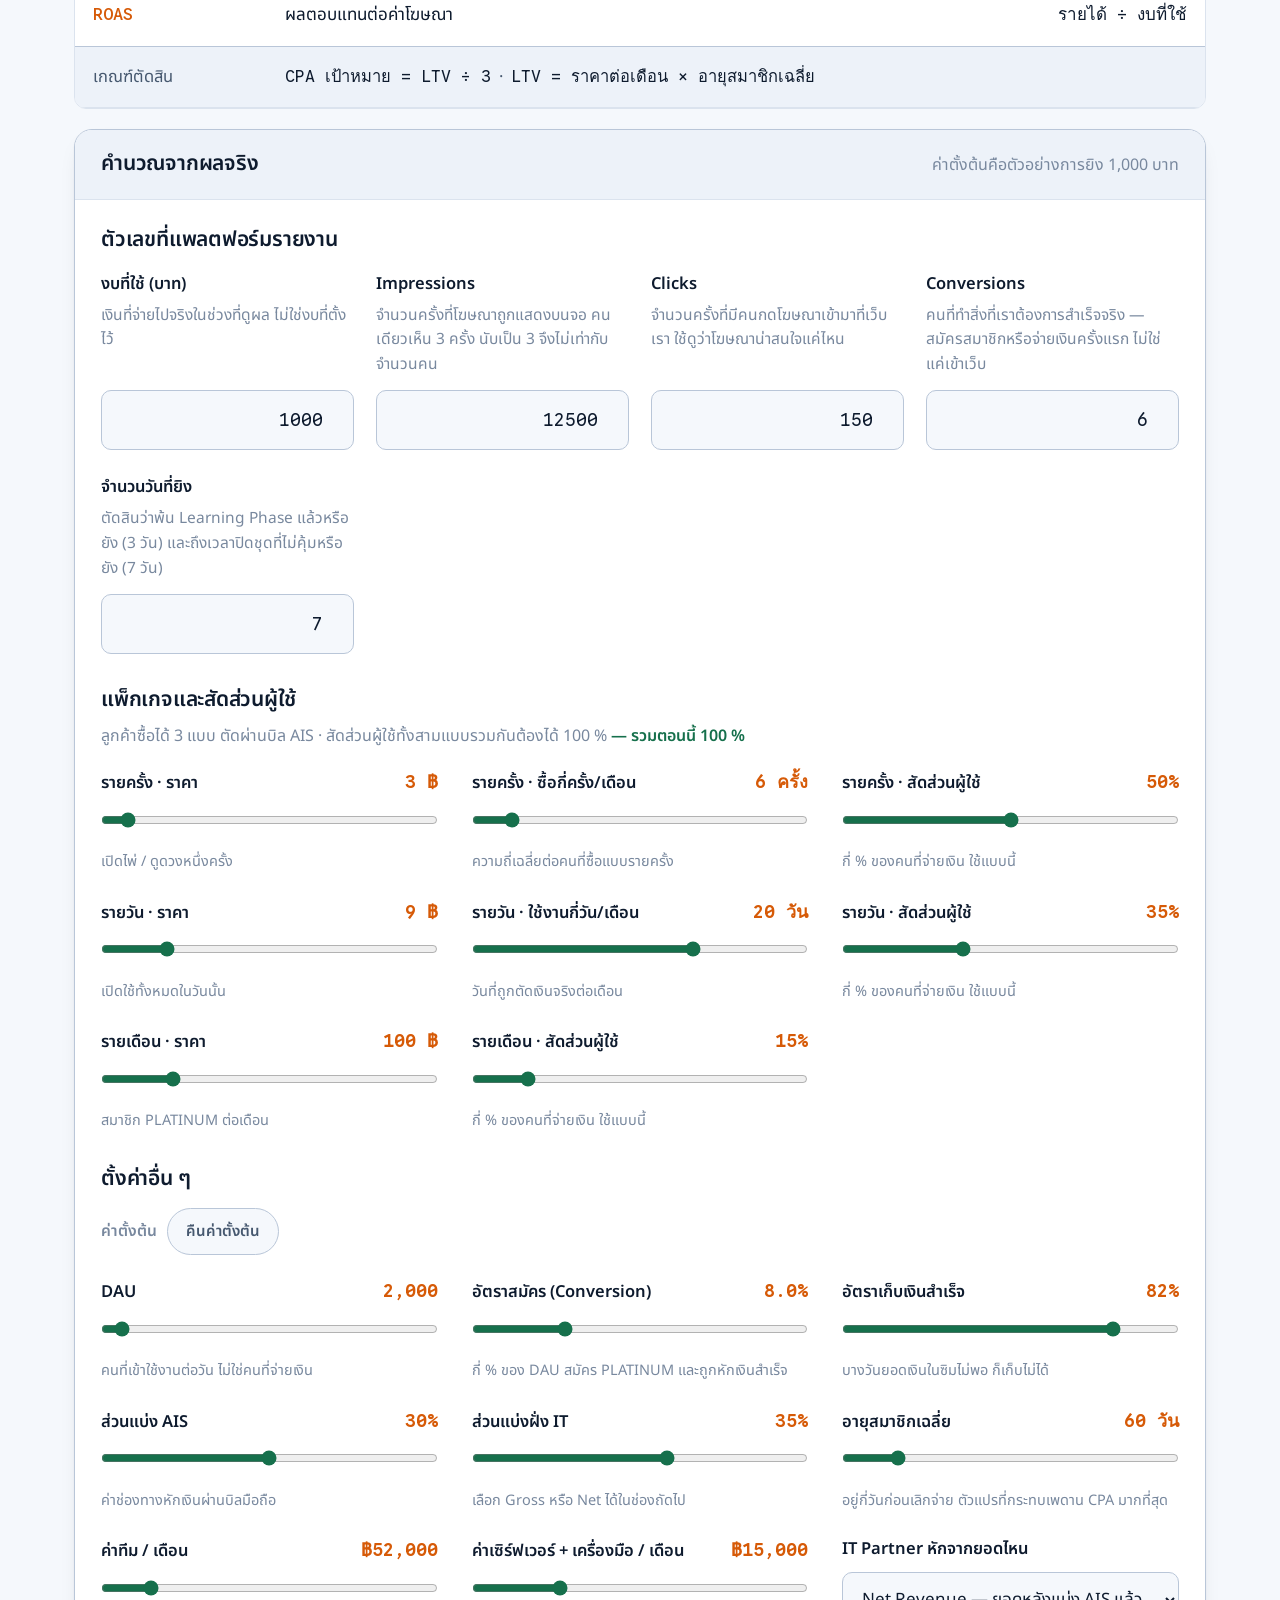
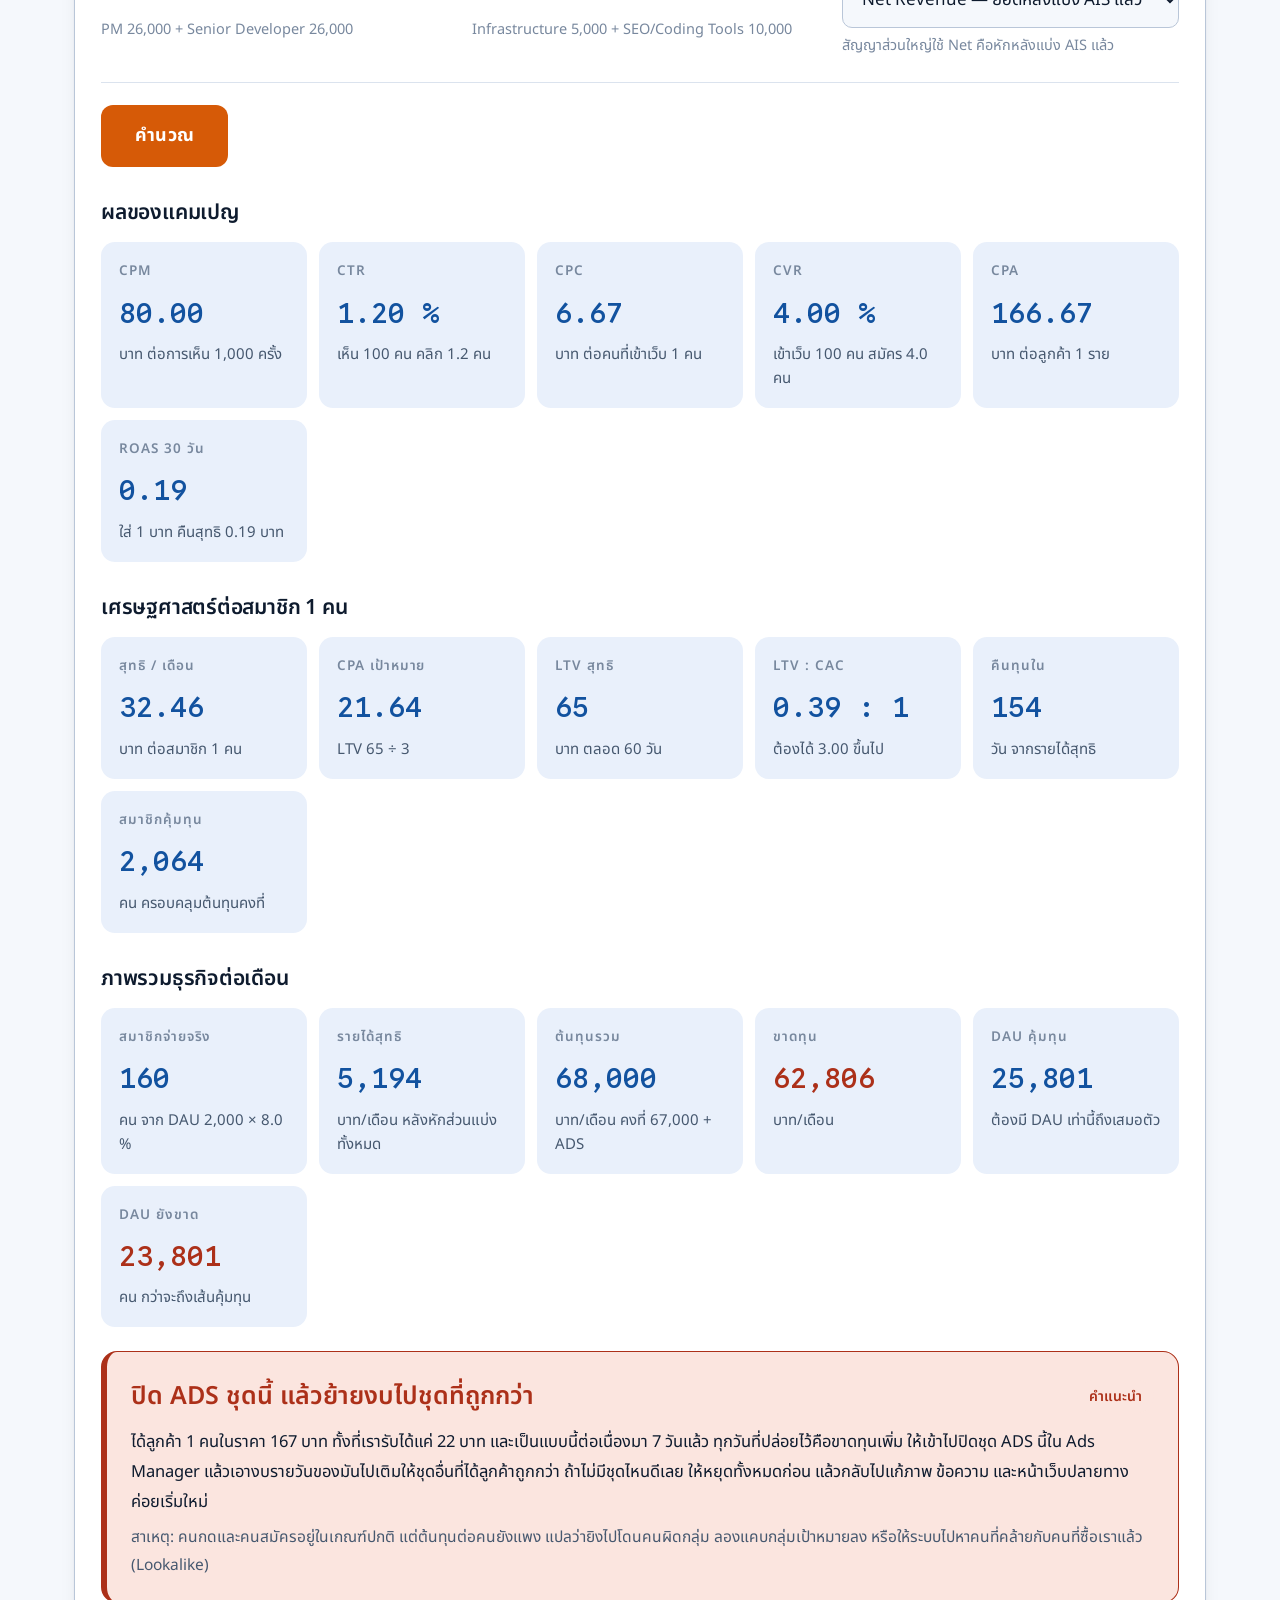
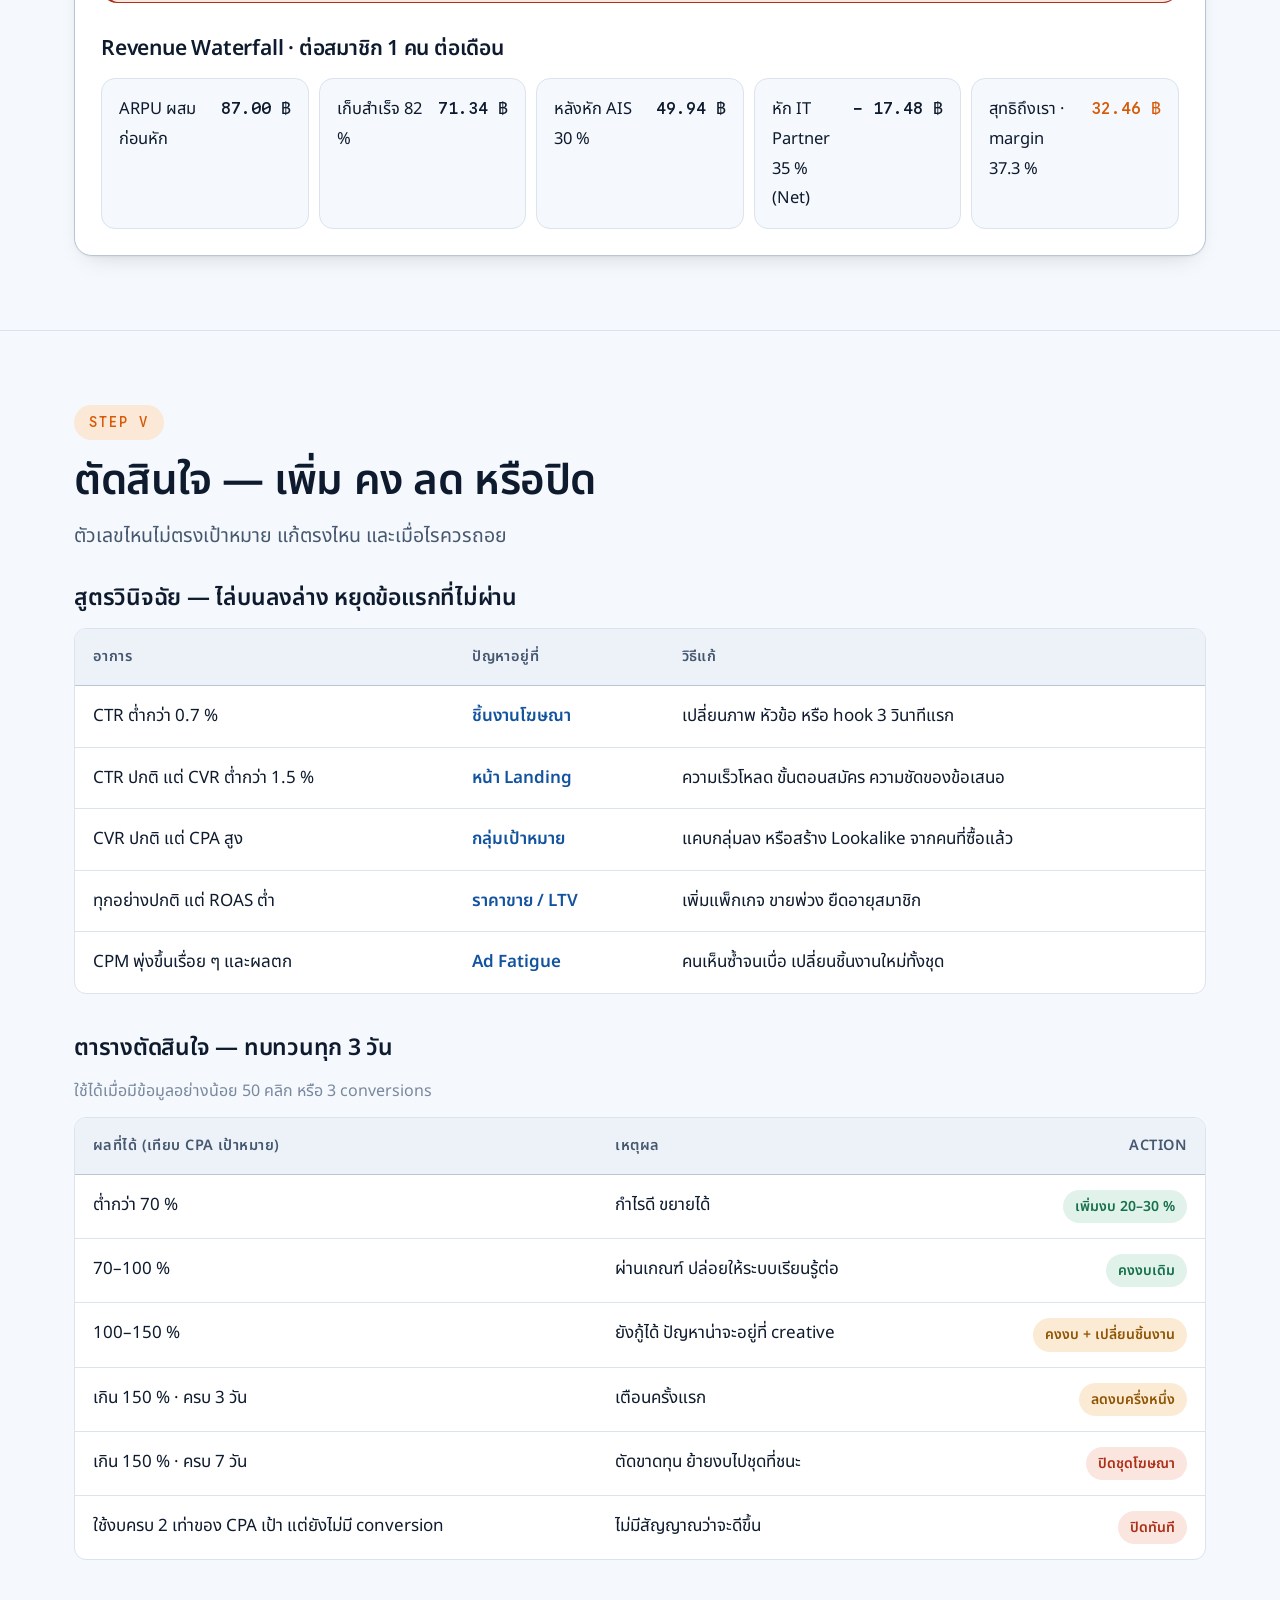
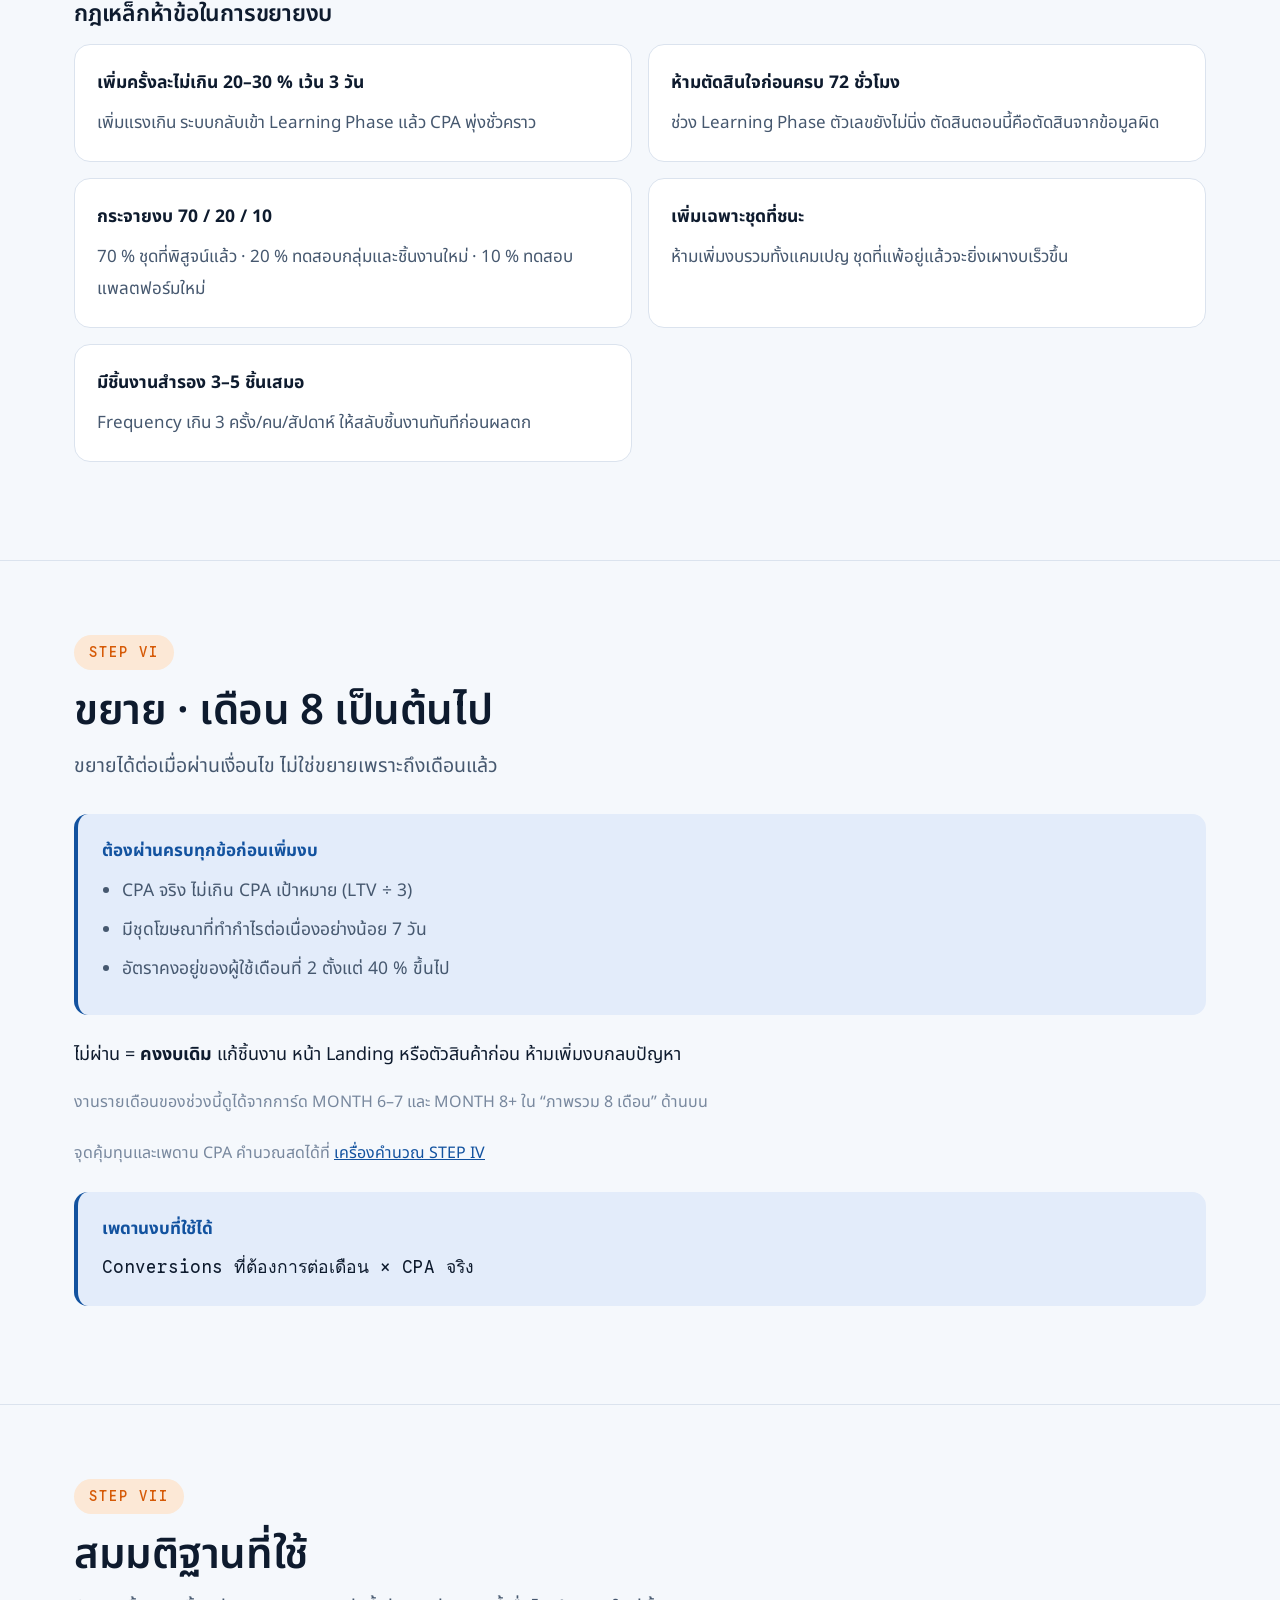
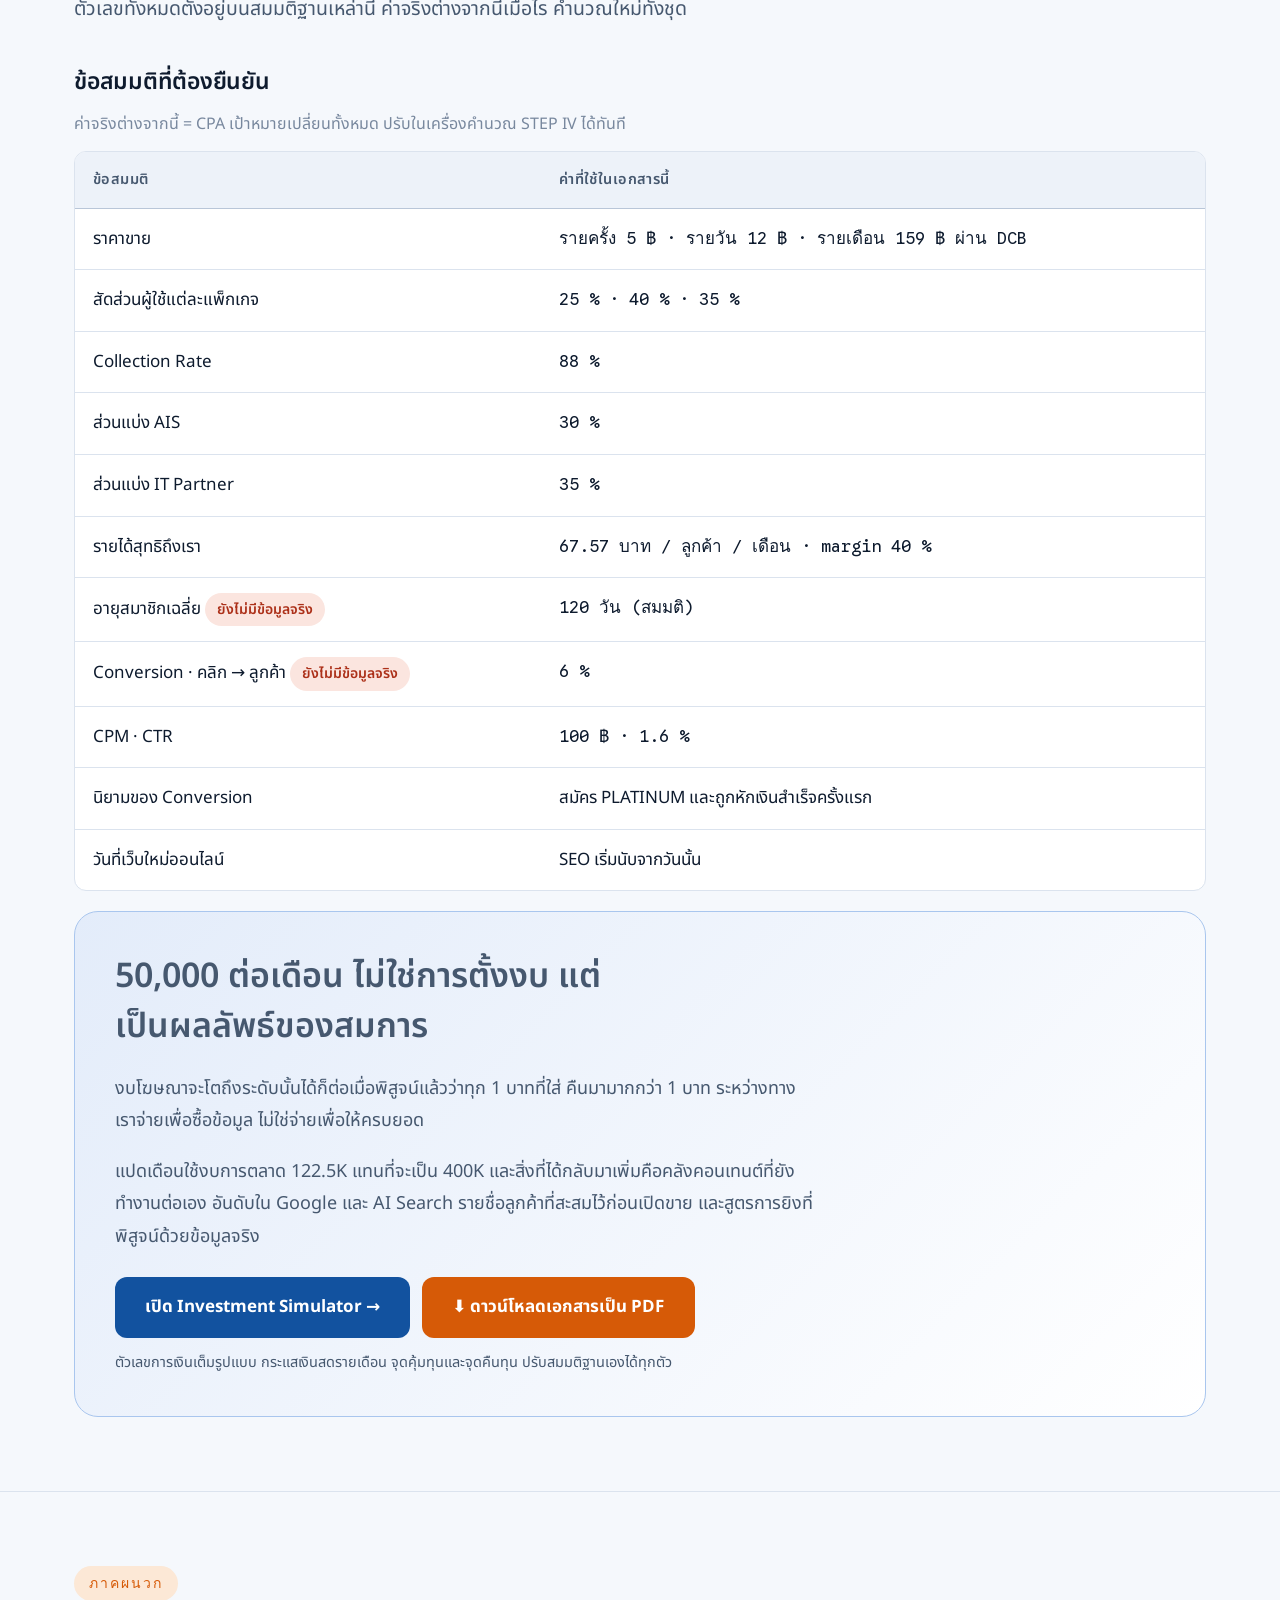
==== commit 158a513b: "docs: sync ถ้อยคำทุกเอกสารตามที่แก้ในหน้าแผน - model.js: FIXED_ITEMS "Base Infrastructure" เป็น "Inf" ====
--- a/index.html
+++ b/index.html
@@ -55,7 +55,7 @@
       <a href="#step4">เครื่องคำนวณ</a>
       <a href="#step7">ข้อสมมติ</a>
       <a href="#glossary">ศัพท์</a>
-      <a href="https://bizwap.pages.dev/sim/sim.html" class="nav-sim">Simulator ↗</a>
+      <a href="https://bizwap.pages.dev/sim/sim" class="nav-sim">Simulator ↗</a>
     </div>
     <button class="pdf-btn js-print" type="button">⬇ PDF</button>
       <button class="theme-btn" id="theme-toggle" type="button"><span id="theme-icon">☾</span><span id="theme-label">โหมดมืด</span></button>
@@ -69,7 +69,7 @@
   <div class="flowline">
     <b>SEO</b><i>→</i><b>AEO</b><i>→</i><b>GEO</b><i>→</i><b>ทดสอบงบเล็ก</b><i>→</i><b>วัดผล</b><i>→</i><b>ปรับ</b><i>→</i><b>ขยาย</b>
   </div>
-  <p class="note">ตัวเลขทุกตัวในเอกสารนี้มาจากชุดสมมติฐานเดียวกับ <a href="https://bizwap.pages.dev/sim/sim.html">Investment Simulator</a> · ต้นทุนคงที่ของทีมและระบบคือ 67,000 บาท/เดือน ตั้งเป็นก้อนตายตัวได้ถูกต้องแล้ว ส่วนงบโฆษณาและงบคอนเทนต์เป็นต้นทุนผันแปร เริ่มจากทดลองด้วยเงินหลักพัน เก็บตัวเลขจริง แล้วค่อยเพิ่ม ลด หรือหยุดตามผล</p>
+  <p class="note">ตัวเลขทุกตัวในเอกสารนี้มาจากชุดสมมติฐานเดียวกับ <a href="https://bizwap.pages.dev/sim/sim">Investment Simulator</a> · ต้นทุนคงที่ของทีมและระบบคือ 67,000 บาท/เดือน ตั้งเป็นก้อนตายตัวได้ถูกต้องแล้ว ส่วนงบโฆษณาและงบคอนเทนต์เป็นต้นทุนผันแปร เริ่มจากทดลองด้วยเงินหลักพัน เก็บตัวเลขจริง แล้วค่อยเพิ่ม ลด หรือหยุดตามผล</p>
   <div class="meta">
     <span><b>จัดทำ</b> 16 ก.ย. 2569</span>
     <span><b>ขอบเขต</b> 8 เดือนแรก</span>
@@ -239,8 +239,8 @@
     </div>
 
     <div class="callout">
-      <p style="margin-bottom:8px"><strong>ต้นทุนคงที่ 67K บาท/เดือน</strong> — PM, Senior Developer, Cloud, เครื่องมือ จ่ายเท่ากันทุกเดือนไม่ว่าจะยิงโฆษณาหรือไม่ ตัวนี้ตั้งเป็นก้อนตายตัวได้ถูกต้องแล้ว</p>
-      <p style="margin-bottom:0"><strong>ค่าโฆษณา และ SEO / คอนเทนต์</strong> — คนละประเภท ทั้งคู่เปิดปิดได้ ปรับขึ้นลงได้ทุกเดือนตามตัวเลขที่วัดได้ การตั้งค่าโฆษณาเป็นก้อนตายตัว 50K คือการเอาต้นทุนผันแปรไปใส่ช่องต้นทุนคงที่</p>
+      <p style="margin-bottom:8px"><strong>ต้นทุนคงที่ 67K บาท/เดือน</strong> — PM, Senior Developer, Cloud, เครื่องมือต่าง ๆ คงที่ทุกเดือน</p>
+      <p style="margin-bottom:0"><strong>ADS, SEO / Content</strong> — ทั้งคู่เปิดปิดได้ ปรับขึ้นลงได้ทุกเดือนตามตัวเลขที่วัดได้ การตั้งค่าโฆษณาเป็นก้อนตายตัว 50K คือการเอาต้นทุนผันแปรไปใส่ช่องต้นทุนคงที่</p>
     </div>
 
     <h3>รายละเอียดต้นทุนคงที่</h3>
@@ -250,7 +250,7 @@
         <tbody>
           <tr><td>Project Manager</td><td>ควบคุมระยะเวลา ถ่ายทอดลอจิกงาน และประสานงานเครือข่าย AIS</td><td class="n">26,000</td></tr>
           <tr><td>Senior Developer</td><td>Consultant วาง Architecture, คุมเรื่อง Security และตรวจ Code Review แกนหลัก</td><td class="n">26,000</td></tr>
-          <tr><td>Base Infrastructure</td><td>Cloud Server, VPS, FrontEnd, BackEnd, Staging/Production of Content</td><td class="n">5,000</td></tr>
+          <tr><td>Infrastructure</td><td>Cloud Server, VPS, FrontEnd/BackEnd, Staging/Production</td><td class="n">5,000</td></tr>
           <tr><td>SEO, Coding Tools</td><td>เครื่องมือ Dev ที่ใช้ในการทำงาน</td><td class="n">10,000</td></tr>
           <tr class="total"><td>รวมงบประมาณรายเดือน</td><td></td><td class="n">67,000</td></tr>
         </tbody>
@@ -320,7 +320,8 @@
       <span><i class="swatch" style="background:var(--line-strong)"></i>งบตายตัว 50K — รวม 8 เดือน 400K บาท</span>
       <span><i class="swatch" style="background:var(--blue)"></i>แผนที่เสนอ — รวม 8 เดือน 122.5K บาท</span>
     </div>
-    <p style="margin-top:16px">ส่วนต่าง 277.5K ไม่ได้หายไป — เก็บไว้ใช้ตอนรู้แล้วว่า 1 บาทที่ใส่ คืนมาเท่าไร สังเกตว่าเดือน 7–8 แผนนี้ยิงถึง 44K ต่อเดือน <strong>ใกล้เคียง 50K ที่เคยจะตั้งไว้ตายตัว</strong> — ต่างกันตรงที่ตอนนั้นเรารู้ต้นทุนต่อลูกค้าจริงแล้ว ไม่ได้จ่ายตั้งแต่เดือนแรกที่ยังไม่มีอะไรขาย</p>
+    <p style="margin-top:16px">งบส่วนต่างของการใช้ใน ADS หรือ Content ไม่ได้หายไป — เราเก็บไว้ใช้ตอนรู้แล้วว่า 1 บาทที่ใส่ คืนมาเท่าไร สังเกตว่าเดือน 7–8 แผนนี้ยิงถึง 44K ต่อเดือน <strong>เราจะค่อย ๆ เพิ่มงบยิง Ads บน Social Media ตามผลลัพธ์จริงที่เกิดขึ้น</strong> 
+      — ช่วงเดือน 1–6 เราเริ่มจากงบที่ควบคุมได้ เพื่อดูว่าใช้เงิน Ads เท่าไร → ได้ลูกค้าใหม่กี่คน → ต้นทุนต่อลูกค้าเท่าไร</p>
   </div>
 </section>
 
@@ -595,7 +596,7 @@
           <div class="slider">
             <div class="srow"><label for="f-server">ค่าเซิร์ฟเวอร์ + เครื่องมือ / เดือน</label><span class="sval" id="v-server"></span></div>
             <input type="range" id="f-server" min="0" max="60000" step="500" value="15000">
-            <span class="shelp">Base Infrastructure 5,000 + SEO/Coding Tools 10,000</span>
+            <span class="shelp">Infrastructure 5,000 + SEO/Coding Tools 10,000</span>
           </div>
           <div class="slider">
             <div class="srow"><label for="f-itbase">IT Partner หักจากยอดไหน</label></div>
@@ -636,7 +637,7 @@
     <div class="sec-head" id="step5">
       <span class="step-tag">STEP V</span>
       <h2>ตัดสินใจ — เพิ่ม คง ลด หรือปิด</h2>
-      <p class="lead">ตัวเลขไหนพัง แก้ตรงไหน และเมื่อไรควรถอย</p>
+      <p class="lead">ตัวเลขไหนไม่ตรงเป้าหมาย แก้ตรงไหน และเมื่อไรควรถอย</p>
     </div>
 
     <h3 class="first">สูตรวินิจฉัย — ไล่บนลงล่าง หยุดข้อแรกที่ไม่ผ่าน</h3>
@@ -716,7 +717,7 @@
     <div class="sec-head" id="step7">
       <div class="print-num print-only">03</div>
       <span class="step-tag">STEP VII</span>
-      <h2>ข้อสมมติที่ใช้ทั้งเอกสาร</h2>
+      <h2>สมมติฐานที่ใช้</h2>
       <p class="lead">ตัวเลขทั้งหมดตั้งอยู่บนสมมติฐานเหล่านี้ ค่าจริงต่างจากนี้เมื่อไร คำนวณใหม่ทั้งชุด</p>
     </div>
 
@@ -747,7 +748,7 @@
       <p style="margin-bottom:0">แปดเดือนใช้งบการตลาด 122.5K แทนที่จะเป็น 400K และสิ่งที่ได้กลับมาเพิ่มคือคลังคอนเทนต์ที่ยังทำงานต่อเอง อันดับใน Google และ AI Search รายชื่อลูกค้าที่สะสมไว้ก่อนเปิดขาย และสูตรการยิงที่พิสูจน์ด้วยข้อมูลจริง</p>
     
       <div class="cta-row">
-        <a class="sim-cta" href="https://bizwap.pages.dev/sim/sim.html">เปิด Investment Simulator →</a>
+        <a class="sim-cta" href="https://bizwap.pages.dev/sim/sim">เปิด Investment Simulator →</a>
         <button class="pdf-cta js-print" type="button">⬇ ดาวน์โหลดเอกสารเป็น PDF</button>
       </div>
       <p class="cta-note">ตัวเลขการเงินเต็มรูปแบบ กระแสเงินสดรายเดือน จุดคุ้มทุนและจุดคืนทุน ปรับสมมติฐานเองได้ทุกตัว</p>
